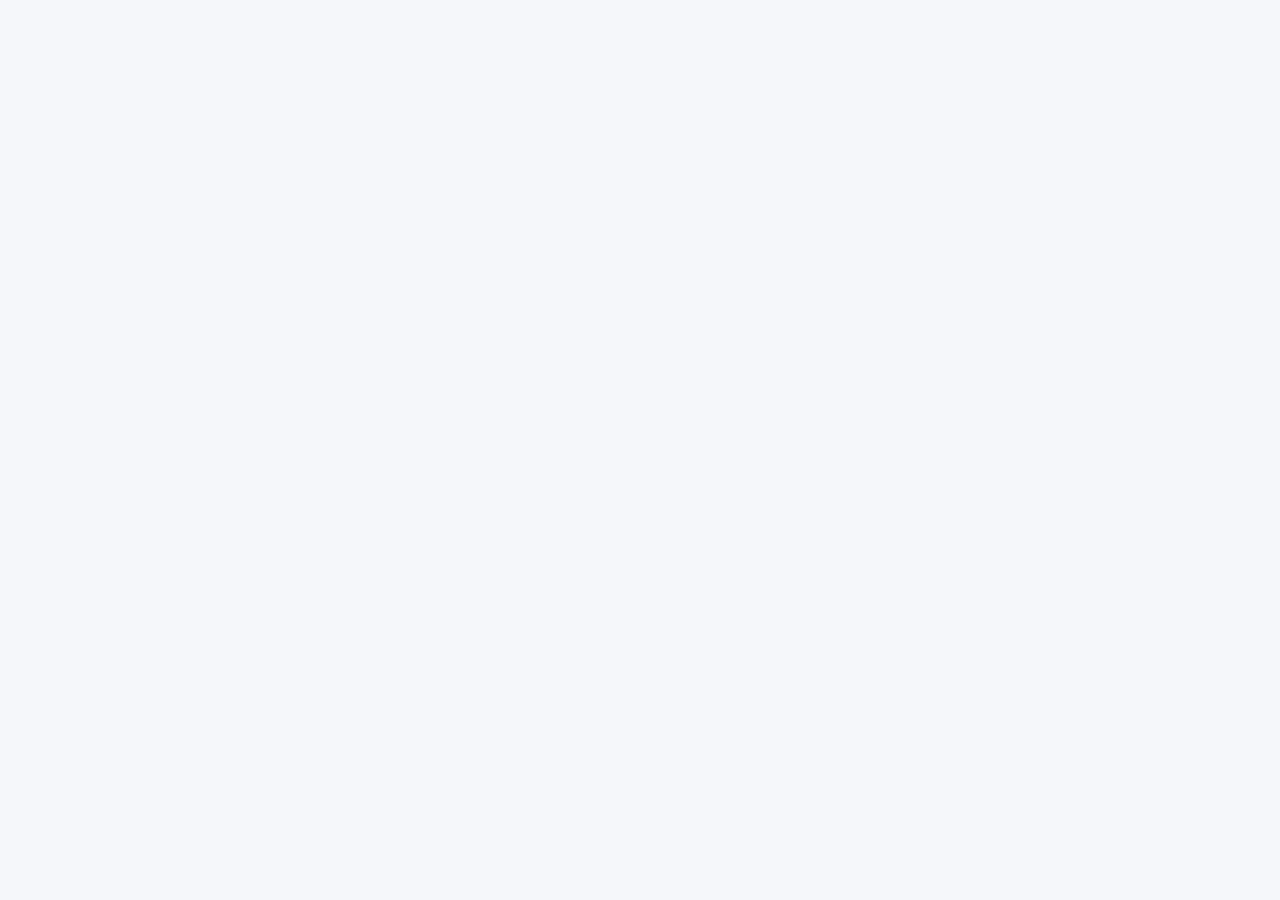
==== index.html @ 16d2c7d2 "1" ====
<!DOCTYPE html>
<html lang="zh-CN">
  <head>
    <meta charset="UTF-8" />
    <link rel="icon" type="image/svg+xml" href="/vite.svg" />
    <meta name="viewport" content="width=device-width, initial-scale=1.0" />
    <title>简历在线制作</title>
    <script type="module" crossorigin src="./assets/index-f3b67fee.js"></script>
    <link rel="modulepreload" crossorigin href="./assets/element-plus-a677f143.js">
    <link rel="modulepreload" crossorigin href="./assets/vue-vendor-ec532dcd.js">
    <link rel="modulepreload" crossorigin href="./assets/export-vendor-e48af806.js">
    <link rel="stylesheet" href="./assets/index-4ae4aec4.css">
  </head>
  <body>
    <div id="app"></div>
    
  </body>
</html>
---- assets/index-4ae4aec4.css ----
@charset "UTF-8";:root{--el-color-white:#fff;--el-color-black:#000;--el-color-primary-rgb:64, 158, 255;--el-color-success-rgb:103, 194, 58;--el-color-warning-rgb:230, 162, 60;--el-color-danger-rgb:245, 108, 108;--el-color-error-rgb:245, 108, 108;--el-color-info-rgb:144, 147, 153;--el-font-size-extra-large:20px;--el-font-size-large:18px;--el-font-size-medium:16px;--el-font-size-base:14px;--el-font-size-small:13px;--el-font-size-extra-small:12px;--el-font-family:"Helvetica Neue", Helvetica, "PingFang SC", "Hiragino Sans GB", "Microsoft YaHei", "微软雅黑", Arial, sans-serif;--el-font-weight-primary:500;--el-font-line-height-primary:24px;--el-index-normal:1;--el-index-top:1000;--el-index-popper:2000;--el-border-radius-base:4px;--el-border-radius-small:2px;--el-border-radius-round:20px;--el-border-radius-circle:100%;--el-transition-duration:.3s;--el-transition-duration-fast:.2s;--el-transition-function-ease-in-out-bezier:cubic-bezier(.645, .045, .355, 1);--el-transition-function-fast-bezier:cubic-bezier(.23, 1, .32, 1);--el-transition-all:all var(--el-transition-duration) var(--el-transition-function-ease-in-out-bezier);--el-transition-fade:opacity var(--el-transition-duration) var(--el-transition-function-fast-bezier);--el-transition-md-fade:transform var(--el-transition-duration) var(--el-transition-function-fast-bezier), opacity var(--el-transition-duration) var(--el-transition-function-fast-bezier);--el-transition-fade-linear:opacity var(--el-transition-duration-fast) linear;--el-transition-border:border-color var(--el-transition-duration-fast) var(--el-transition-function-ease-in-out-bezier);--el-transition-box-shadow:box-shadow var(--el-transition-duration-fast) var(--el-transition-function-ease-in-out-bezier);--el-transition-color:color var(--el-transition-duration-fast) var(--el-transition-function-ease-in-out-bezier);--el-component-size-large:40px;--el-component-size:32px;--el-component-size-small:24px;--lightningcss-light:initial;--lightningcss-dark: ;color-scheme:light;--el-color-primary:#409eff;--el-color-primary-light-3:#79bbff;--el-color-primary-light-5:#a0cfff;--el-color-primary-light-7:#c6e2ff;--el-color-primary-light-8:#d9ecff;--el-color-primary-light-9:#ecf5ff;--el-color-primary-dark-2:#337ecc;--el-color-success:#67c23a;--el-color-success-light-3:#95d475;--el-color-success-light-5:#b3e19d;--el-color-success-light-7:#d1edc4;--el-color-success-light-8:#e1f3d8;--el-color-success-light-9:#f0f9eb;--el-color-success-dark-2:#529b2e;--el-color-warning:#e6a23c;--el-color-warning-light-3:#eebe77;--el-color-warning-light-5:#f3d19e;--el-color-warning-light-7:#f8e3c5;--el-color-warning-light-8:#faecd8;--el-color-warning-light-9:#fdf6ec;--el-color-warning-dark-2:#b88230;--el-color-danger:#f56c6c;--el-color-danger-light-3:#f89898;--el-color-danger-light-5:#fab6b6;--el-color-danger-light-7:#fcd3d3;--el-color-danger-light-8:#fde2e2;--el-color-danger-light-9:#fef0f0;--el-color-danger-dark-2:#c45656;--el-color-error:#f56c6c;--el-color-error-light-3:#f89898;--el-color-error-light-5:#fab6b6;--el-color-error-light-7:#fcd3d3;--el-color-error-light-8:#fde2e2;--el-color-error-light-9:#fef0f0;--el-color-error-dark-2:#c45656;--el-color-info:#909399;--el-color-info-light-3:#b1b3b8;--el-color-info-light-5:#c8c9cc;--el-color-info-light-7:#dedfe0;--el-color-info-light-8:#e9e9eb;--el-color-info-light-9:#f4f4f5;--el-color-info-dark-2:#73767a;--el-bg-color:#fff;--el-bg-color-page:#f2f3f5;--el-bg-color-overlay:#fff;--el-text-color-primary:#303133;--el-text-color-regular:#606266;--el-text-color-secondary:#909399;--el-text-color-placeholder:#a8abb2;--el-text-color-disabled:#c0c4cc;--el-border-color:#dcdfe6;--el-border-color-light:#e4e7ed;--el-border-color-lighter:#ebeef5;--el-border-color-extra-light:#f2f6fc;--el-border-color-dark:#d4d7de;--el-border-color-darker:#cdd0d6;--el-fill-color:#f0f2f5;--el-fill-color-light:#f5f7fa;--el-fill-color-lighter:#fafafa;--el-fill-color-extra-light:#fafcff;--el-fill-color-dark:#ebedf0;--el-fill-color-darker:#e6e8eb;--el-fill-color-blank:#fff;--el-box-shadow:0px 12px 32px 4px #0000000a, 0px 8px 20px #00000014;--el-box-shadow-light:0px 0px 12px #0000001f;--el-box-shadow-lighter:0px 0px 6px #0000001f;--el-box-shadow-dark:0px 16px 48px 16px #00000014, 0px 12px 32px #0000001f, 0px 8px 16px -8px #00000029;--el-disabled-bg-color:var(--el-fill-color-light);--el-disabled-text-color:var(--el-text-color-placeholder);--el-disabled-border-color:var(--el-border-color-light);--el-overlay-color:#000c;--el-overlay-color-light:#000000b3;--el-overlay-color-lighter:#00000080;--el-mask-color:#ffffffe6;--el-mask-color-extra-light:#ffffff4d;--el-border-width:1px;--el-border-style:solid;--el-border-color-hover:var(--el-text-color-disabled);--el-border:var(--el-border-width) var(--el-border-style) var(--el-border-color);--el-svg-monochrome-grey:var(--el-border-color)}.fade-in-linear-enter-active,.fade-in-linear-leave-active{transition:var(--el-transition-fade-linear)}.fade-in-linear-enter-from,.fade-in-linear-leave-to{opacity:0}.el-fade-in-linear-enter-active,.el-fade-in-linear-leave-active{transition:var(--el-transition-fade-linear)}.el-fade-in-linear-enter-from,.el-fade-in-linear-leave-to{opacity:0}.el-fade-in-enter-active,.el-fade-in-leave-active{transition:all var(--el-transition-duration) cubic-bezier(.55,0,.1,1)}.el-fade-in-enter-from,.el-fade-in-leave-active{opacity:0}.el-zoom-in-center-enter-active,.el-zoom-in-center-leave-active{transition:all var(--el-transition-duration) cubic-bezier(.55,0,.1,1)}.el-zoom-in-center-enter-from,.el-zoom-in-center-leave-active{opacity:0;transform:scaleX(0)}.el-zoom-in-top-enter-active,.el-zoom-in-top-leave-active{opacity:1;transition:var(--el-transition-md-fade);transform-origin:top;transform:scaleY(1)}.el-zoom-in-top-enter-active[data-popper-placement^=top],.el-zoom-in-top-leave-active[data-popper-placement^=top]{transform-origin:bottom}.el-zoom-in-top-enter-from,.el-zoom-in-top-leave-active{opacity:0;transform:scaleY(0)}.el-zoom-in-bottom-enter-active,.el-zoom-in-bottom-leave-active{opacity:1;transition:var(--el-transition-md-fade);transform-origin:bottom;transform:scaleY(1)}.el-zoom-in-bottom-enter-from,.el-zoom-in-bottom-leave-active{opacity:0;transform:scaleY(0)}.el-zoom-in-left-enter-active,.el-zoom-in-left-leave-active{opacity:1;transition:var(--el-transition-md-fade);transform-origin:0 0;transform:scale(1)}.el-zoom-in-left-enter-from,.el-zoom-in-left-leave-active{opacity:0;transform:scale(.45)}.collapse-transition{transition:var(--el-transition-duration) height ease-in-out,var(--el-transition-duration) padding-top ease-in-out,var(--el-transition-duration) padding-bottom ease-in-out}.el-collapse-transition-leave-active,.el-collapse-transition-enter-active{transition:var(--el-transition-duration) max-height ease-in-out,var(--el-transition-duration) padding-top ease-in-out,var(--el-transition-duration) padding-bottom ease-in-out}.horizontal-collapse-transition{transition:var(--el-transition-duration) width ease-in-out,var(--el-transition-duration) padding-left ease-in-out,var(--el-transition-duration) padding-right ease-in-out}.el-list-enter-active,.el-list-leave-active{transition:all 1s}.el-list-enter-from,.el-list-leave-to{opacity:0;transform:translateY(-30px)}.el-list-leave-active{position:absolute!important}.el-opacity-transition{transition:opacity var(--el-transition-duration) cubic-bezier(.55,0,.1,1)}.el-icon--right{margin-left:5px}.el-icon--left{margin-right:5px}@keyframes rotating{0%{transform:rotate(0)}to{transform:rotate(360deg)}}.el-icon{--color:inherit;fill:currentColor;width:1em;height:1em;color:var(--color);line-height:1em;font-size:inherit;justify-content:center;align-items:center;display:inline-flex;position:relative}.el-icon.is-loading{animation:2s linear infinite rotating}.el-icon svg{width:1em;height:1em}.el-affix--fixed{position:fixed}.el-alert{--el-alert-padding:8px 16px;--el-alert-border-radius-base:var(--el-border-radius-base);--el-alert-title-font-size:14px;--el-alert-title-with-description-font-size:16px;--el-alert-description-font-size:14px;--el-alert-close-font-size:16px;--el-alert-close-customed-font-size:14px;--el-alert-icon-size:16px;--el-alert-icon-large-size:28px;width:100%;padding:var(--el-alert-padding);box-sizing:border-box;border-radius:var(--el-alert-border-radius-base);background-color:var(--el-color-white);opacity:1;transition:opacity var(--el-transition-duration-fast);align-items:center;margin:0;display:flex;position:relative;overflow:hidden}.el-alert.is-light .el-alert__close-btn{color:var(--el-text-color-placeholder)}.el-alert.is-dark .el-alert__close-btn,.el-alert.is-dark .el-alert__description{color:var(--el-color-white)}.el-alert.is-center{justify-content:center}.el-alert--primary{--el-alert-bg-color:var(--el-color-primary-light-9)}.el-alert--primary.is-light{background-color:var(--el-alert-bg-color);color:var(--el-color-primary)}.el-alert--primary.is-light .el-alert__description{color:var(--el-color-primary)}.el-alert--primary.is-dark{background-color:var(--el-color-primary);color:var(--el-color-white)}.el-alert--success{--el-alert-bg-color:var(--el-color-success-light-9)}.el-alert--success.is-light{background-color:var(--el-alert-bg-color);color:var(--el-color-success)}.el-alert--success.is-light .el-alert__description{color:var(--el-color-success)}.el-alert--success.is-dark{background-color:var(--el-color-success);color:var(--el-color-white)}.el-alert--info{--el-alert-bg-color:var(--el-color-info-light-9)}.el-alert--info.is-light{background-color:var(--el-alert-bg-color);color:var(--el-color-info)}.el-alert--info.is-light .el-alert__description{color:var(--el-color-info)}.el-alert--info.is-dark{background-color:var(--el-color-info);color:var(--el-color-white)}.el-alert--warning{--el-alert-bg-color:var(--el-color-warning-light-9)}.el-alert--warning.is-light{background-color:var(--el-alert-bg-color);color:var(--el-color-warning)}.el-alert--warning.is-light .el-alert__description{color:var(--el-color-warning)}.el-alert--warning.is-dark{background-color:var(--el-color-warning);color:var(--el-color-white)}.el-alert--error{--el-alert-bg-color:var(--el-color-error-light-9)}.el-alert--error.is-light{background-color:var(--el-alert-bg-color);color:var(--el-color-error)}.el-alert--error.is-light .el-alert__description{color:var(--el-color-error)}.el-alert--error.is-dark{background-color:var(--el-color-error);color:var(--el-color-white)}.el-alert__content{flex-direction:column;gap:4px;display:flex}.el-alert .el-alert__icon{font-size:var(--el-alert-icon-size);width:var(--el-alert-icon-size);margin-right:8px}.el-alert .el-alert__icon.is-big{font-size:var(--el-alert-icon-large-size);width:var(--el-alert-icon-large-size);margin-right:12px}.el-alert__title{font-size:var(--el-alert-title-font-size);line-height:24px}.el-alert__title.with-description{font-size:var(--el-alert-title-with-description-font-size)}.el-alert .el-alert__description{font-size:var(--el-alert-description-font-size);margin:0}.el-alert .el-alert__close-btn{font-size:var(--el-alert-close-font-size);opacity:1;cursor:pointer;position:absolute;top:12px;right:16px}.el-alert .el-alert__close-btn.is-customed{font-style:normal;font-size:var(--el-alert-close-customed-font-size);line-height:24px;top:8px}.el-alert-fade-enter-from,.el-alert-fade-leave-active{opacity:0}.el-aside{box-sizing:border-box;width:var(--el-aside-width,300px);flex-shrink:0;overflow:auto}.el-autocomplete{--el-input-text-color:var(--el-text-color-regular);--el-input-border:var(--el-border);--el-input-hover-border:var(--el-border-color-hover);--el-input-focus-border:var(--el-color-primary);--el-input-transparent-border:0 0 0 1px transparent inset;--el-input-border-color:var(--el-border-color);--el-input-border-radius:var(--el-border-radius-base);--el-input-bg-color:var(--el-fill-color-blank);--el-input-icon-color:var(--el-text-color-placeholder);--el-input-placeholder-color:var(--el-text-color-placeholder);--el-input-hover-border-color:var(--el-border-color-hover);--el-input-clear-hover-color:var(--el-text-color-secondary);--el-input-focus-border-color:var(--el-color-primary);--el-input-width:100%;width:var(--el-input-width);display:inline-block;position:relative}.el-autocomplete__popper.el-popper{background:var(--el-bg-color-overlay);border:1px solid var(--el-border-color-light);box-shadow:var(--el-box-shadow-light)}.el-autocomplete__popper.el-popper .el-popper__arrow:before{border:1px solid var(--el-border-color-light)}.el-autocomplete__popper.el-popper[data-popper-placement^=top] .el-popper__arrow:before{border-top-color:#0000;border-left-color:#0000}.el-autocomplete__popper.el-popper[data-popper-placement^=bottom] .el-popper__arrow:before{border-bottom-color:#0000;border-right-color:#0000}.el-autocomplete__popper.el-popper[data-popper-placement^=left] .el-popper__arrow:before{border-bottom-color:#0000;border-left-color:#0000}.el-autocomplete__popper.el-popper[data-popper-placement^=right] .el-popper__arrow:before{border-top-color:#0000;border-right-color:#0000}.el-autocomplete-suggestion{border-radius:var(--el-border-radius-base);box-sizing:border-box}.el-autocomplete-suggestion__header{border-bottom:1px solid var(--el-border-color-lighter);padding:10px}.el-autocomplete-suggestion__footer{border-top:1px solid var(--el-border-color-lighter);padding:10px}.el-autocomplete-suggestion__wrap{box-sizing:border-box;max-height:280px;padding:10px 0}.el-autocomplete-suggestion__list{margin:0;padding:0}.el-autocomplete-suggestion li{cursor:pointer;color:var(--el-text-color-regular);line-height:34px;font-size:var(--el-font-size-base);text-align:left;text-overflow:ellipsis;white-space:nowrap;margin:0;padding:0 20px;list-style:none;overflow:hidden}.el-autocomplete-suggestion li:hover,.el-autocomplete-suggestion li.highlighted{background-color:var(--el-fill-color-light)}.el-autocomplete-suggestion li.divider{border-top:1px solid var(--el-color-black);margin-top:6px}.el-autocomplete-suggestion li.divider:last-child{margin-bottom:-6px}.el-autocomplete-suggestion.is-loading li{cursor:default;height:100px;color:var(--el-text-color-secondary);justify-content:center;align-items:center;font-size:20px;display:flex}.el-autocomplete-suggestion.is-loading li:hover{background-color:var(--el-bg-color-overlay)}.el-avatar{--el-avatar-text-color:var(--el-color-white);--el-avatar-bg-color:var(--el-text-color-disabled);--el-avatar-text-size:14px;--el-avatar-icon-size:18px;--el-avatar-border-radius:var(--el-border-radius-base);--el-avatar-size-large:56px;--el-avatar-size:40px;--el-avatar-size-small:24px;box-sizing:border-box;text-align:center;color:var(--el-avatar-text-color);background:var(--el-avatar-bg-color);width:var(--el-avatar-size);height:var(--el-avatar-size);font-size:var(--el-avatar-text-size);outline:none;justify-content:center;align-items:center;display:inline-flex;overflow:hidden}.el-avatar>img{width:100%;height:100%;display:block}.el-avatar--circle{border-radius:50%}.el-avatar--square{border-radius:var(--el-avatar-border-radius)}.el-avatar--icon{font-size:var(--el-avatar-icon-size)}.el-avatar--small{--el-avatar-size:24px}.el-avatar--large{--el-avatar-size:56px}.el-avatar-group{--el-avatar-group-item-gap:-8px;--el-avatar-group-collapse-item-gap:4px;display:inline-flex}.el-avatar-group .el-avatar{border:1px solid var(--el-border-color-extra-light)}.el-avatar-group .el-avatar:not(:first-child){margin-left:var(--el-avatar-group-item-gap)}.el-avatar-group__collapse-avatars{--el-avatar-group-item-gap:-8px;--el-avatar-group-collapse-item-gap:4px}.el-avatar-group__collapse-avatars .el-avatar:not(:first-child){margin-left:var(--el-avatar-group-collapse-item-gap)}.el-backtop{--el-backtop-bg-color:var(--el-bg-color-overlay);--el-backtop-text-color:var(--el-color-primary);--el-backtop-hover-bg-color:var(--el-border-color-extra-light);background-color:var(--el-backtop-bg-color);width:40px;height:40px;color:var(--el-backtop-text-color);box-shadow:var(--el-box-shadow-lighter);cursor:pointer;z-index:5;border-radius:50%;justify-content:center;align-items:center;font-size:20px;display:flex;position:fixed}.el-backtop:hover{background-color:var(--el-backtop-hover-bg-color)}.el-backtop__icon{font-size:20px}.el-badge{--el-badge-bg-color:var(--el-color-danger);--el-badge-radius:10px;--el-badge-font-size:12px;--el-badge-padding:6px;--el-badge-size:18px;vertical-align:middle;width:-moz-fit-content;width:fit-content;display:inline-block;position:relative}.el-badge__content{background-color:var(--el-badge-bg-color);border-radius:var(--el-badge-radius);color:var(--el-color-white);font-size:var(--el-badge-font-size);height:var(--el-badge-size);padding:0 var(--el-badge-padding);white-space:nowrap;border:1px solid var(--el-bg-color);justify-content:center;align-items:center;display:inline-flex}.el-badge__content.is-fixed{top:0;right:calc(1px + var(--el-badge-size) / 2);z-index:var(--el-index-normal);position:absolute;transform:translateY(-50%)translate(100%)}.el-badge__content.is-fixed.is-dot{right:5px}.el-badge__content.is-dot{border-radius:50%;width:8px;height:8px;padding:0;right:0}.el-badge__content.is-hide-zero{display:none}.el-badge__content--primary{background-color:var(--el-color-primary)}.el-badge__content--success{background-color:var(--el-color-success)}.el-badge__content--warning{background-color:var(--el-color-warning)}.el-badge__content--info{background-color:var(--el-color-info)}.el-badge__content--danger{background-color:var(--el-color-danger)}.el-breadcrumb__separator{color:var(--el-text-color-placeholder);margin:0 9px;font-weight:700}.el-breadcrumb__separator.el-icon{margin:0 6px;font-weight:400}.el-breadcrumb__separator.el-icon svg{vertical-align:middle}.el-breadcrumb__item{float:left;align-items:center;display:inline-flex}.el-breadcrumb__inner{color:var(--el-text-color-regular)}.el-breadcrumb__inner.is-link,.el-breadcrumb__inner a{transition:var(--el-transition-color);color:var(--el-text-color-primary);font-weight:700;text-decoration:none}.el-breadcrumb__inner.is-link:hover,.el-breadcrumb__inner a:hover{color:var(--el-color-primary);cursor:pointer}.el-breadcrumb__item:last-child .el-breadcrumb__inner,.el-breadcrumb__item:last-child .el-breadcrumb__inner:hover,.el-breadcrumb__item:last-child .el-breadcrumb__inner a,.el-breadcrumb__item:last-child .el-breadcrumb__inner a:hover{color:var(--el-text-color-regular);cursor:text;font-weight:400}.el-breadcrumb__item:last-child .el-breadcrumb__separator{display:none}.el-breadcrumb{font-size:14px;line-height:1}.el-breadcrumb:before,.el-breadcrumb:after{content:"";display:table}.el-breadcrumb:after{clear:both}.el-button-group>.el-button+.el-button{margin-left:0}.el-button-group>.el-button:first-child:last-child{border-top-right-radius:var(--el-border-radius-base);border-bottom-right-radius:var(--el-border-radius-base);border-top-left-radius:var(--el-border-radius-base);border-bottom-left-radius:var(--el-border-radius-base)}.el-button-group>.el-button:first-child:last-child.is-round{border-radius:var(--el-border-radius-round)}.el-button-group>.el-button:first-child:last-child.is-circle{border-radius:50%}.el-button-group>.el-button:not(:first-child):not(:last-child){border-radius:0}.el-button-group>.el-button:hover,.el-button-group>.el-button:focus,.el-button-group>.el-button:active,.el-button-group>.el-button.is-active{z-index:1}.el-button-group--horizontal{vertical-align:middle;display:inline-block}.el-button-group--horizontal:before,.el-button-group--horizontal:after{content:"";display:table}.el-button-group--horizontal:after{clear:both}.el-button-group--horizontal>.el-button{float:left;position:relative}.el-button-group--horizontal>.el-button:first-child{border-top-right-radius:0;border-bottom-right-radius:0}.el-button-group--horizontal>.el-button:last-child{border-top-left-radius:0;border-bottom-left-radius:0}.el-button-group--horizontal>.el-button:not(:last-child){margin-right:-1px}.el-button-group--horizontal .el-button--primary:first-child{border-right-color:var(--el-button-divide-border-color)}.el-button-group--horizontal .el-button--primary:last-child{border-left-color:var(--el-button-divide-border-color)}.el-button-group--horizontal .el-button--primary:not(:first-child):not(:last-child){border-left-color:var(--el-button-divide-border-color);border-right-color:var(--el-button-divide-border-color)}.el-button-group--horizontal .el-button--success:first-child{border-right-color:var(--el-button-divide-border-color)}.el-button-group--horizontal .el-button--success:last-child{border-left-color:var(--el-button-divide-border-color)}.el-button-group--horizontal .el-button--success:not(:first-child):not(:last-child){border-left-color:var(--el-button-divide-border-color);border-right-color:var(--el-button-divide-border-color)}.el-button-group--horizontal .el-button--warning:first-child{border-right-color:var(--el-button-divide-border-color)}.el-button-group--horizontal .el-button--warning:last-child{border-left-color:var(--el-button-divide-border-color)}.el-button-group--horizontal .el-button--warning:not(:first-child):not(:last-child){border-left-color:var(--el-button-divide-border-color);border-right-color:var(--el-button-divide-border-color)}.el-button-group--horizontal .el-button--danger:first-child{border-right-color:var(--el-button-divide-border-color)}.el-button-group--horizontal .el-button--danger:last-child{border-left-color:var(--el-button-divide-border-color)}.el-button-group--horizontal .el-button--danger:not(:first-child):not(:last-child){border-left-color:var(--el-button-divide-border-color);border-right-color:var(--el-button-divide-border-color)}.el-button-group--horizontal .el-button--info:first-child{border-right-color:var(--el-button-divide-border-color)}.el-button-group--horizontal .el-button--info:last-child{border-left-color:var(--el-button-divide-border-color)}.el-button-group--horizontal .el-button--info:not(:first-child):not(:last-child){border-left-color:var(--el-button-divide-border-color);border-right-color:var(--el-button-divide-border-color)}.el-button-group--horizontal>.el-dropdown>.el-button{border-left-color:var(--el-button-divide-border-color);border-top-left-radius:0;border-bottom-left-radius:0}.el-button-group--vertical{flex-direction:column;align-items:stretch;display:inline-flex}.el-button-group--vertical>.el-button{margin-top:-1px}.el-button-group--vertical>.el-button:first-child{border-bottom-right-radius:0;border-bottom-left-radius:0}.el-button-group--vertical>.el-button:last-child{border-top-left-radius:0;border-top-right-radius:0}.el-button-group--vertical>.el-dropdown{margin-top:-1px}.el-button-group--vertical>.el-dropdown>.el-button{border-left-color:var(--el-button-divide-border-color);border-top-left-radius:0;border-top-right-radius:0}.el-button-group--vertical .el-button--primary:first-child{border-bottom-color:var(--el-button-divide-border-color)}.el-button-group--vertical .el-button--primary:last-child{border-top-color:var(--el-button-divide-border-color)}.el-button-group--vertical .el-button--primary:not(:first-child):not(:last-child){border-top-color:var(--el-button-divide-border-color);border-bottom-color:var(--el-button-divide-border-color)}.el-button-group--vertical .el-button--success:first-child{border-bottom-color:var(--el-button-divide-border-color)}.el-button-group--vertical .el-button--success:last-child{border-top-color:var(--el-button-divide-border-color)}.el-button-group--vertical .el-button--success:not(:first-child):not(:last-child){border-top-color:var(--el-button-divide-border-color);border-bottom-color:var(--el-button-divide-border-color)}.el-button-group--vertical .el-button--warning:first-child{border-bottom-color:var(--el-button-divide-border-color)}.el-button-group--vertical .el-button--warning:last-child{border-top-color:var(--el-button-divide-border-color)}.el-button-group--vertical .el-button--warning:not(:first-child):not(:last-child){border-top-color:var(--el-button-divide-border-color);border-bottom-color:var(--el-button-divide-border-color)}.el-button-group--vertical .el-button--danger:first-child{border-bottom-color:var(--el-button-divide-border-color)}.el-button-group--vertical .el-button--danger:last-child{border-top-color:var(--el-button-divide-border-color)}.el-button-group--vertical .el-button--danger:not(:first-child):not(:last-child){border-top-color:var(--el-button-divide-border-color);border-bottom-color:var(--el-button-divide-border-color)}.el-button-group--vertical .el-button--info:first-child{border-bottom-color:var(--el-button-divide-border-color)}.el-button-group--vertical .el-button--info:last-child{border-top-color:var(--el-button-divide-border-color)}.el-button-group--vertical .el-button--info:not(:first-child):not(:last-child){border-top-color:var(--el-button-divide-border-color);border-bottom-color:var(--el-button-divide-border-color)}.el-button{--el-button-font-weight:var(--el-font-weight-primary);--el-button-border-color:var(--el-border-color);--el-button-bg-color:var(--el-fill-color-blank);--el-button-text-color:var(--el-text-color-regular);--el-button-disabled-text-color:var(--el-disabled-text-color);--el-button-disabled-bg-color:var(--el-fill-color-blank);--el-button-disabled-border-color:var(--el-border-color-light);--el-button-divide-border-color:#ffffff80;--el-button-hover-text-color:var(--el-color-primary);--el-button-hover-bg-color:var(--el-color-primary-light-9);--el-button-hover-border-color:var(--el-color-primary-light-7);--el-button-active-text-color:var(--el-button-hover-text-color);--el-button-active-border-color:var(--el-color-primary);--el-button-active-bg-color:var(--el-button-hover-bg-color);--el-button-outline-color:var(--el-color-primary-light-5);--el-button-hover-link-text-color:var(--el-text-color-secondary);--el-button-active-color:var(--el-text-color-primary);white-space:nowrap;cursor:pointer;height:32px;color:var(--el-button-text-color);text-align:center;box-sizing:border-box;line-height:1;font-weight:var(--el-button-font-weight);-webkit-user-select:none;user-select:none;vertical-align:middle;-webkit-appearance:none;background-color:var(--el-button-bg-color);border:var(--el-border);border-color:var(--el-button-border-color);outline:none;justify-content:center;align-items:center;transition:all .1s;display:inline-flex}.el-button:hover{color:var(--el-button-hover-text-color);border-color:var(--el-button-hover-border-color);background-color:var(--el-button-hover-bg-color);outline:none}.el-button:active{color:var(--el-button-active-text-color);border-color:var(--el-button-active-border-color);background-color:var(--el-button-active-bg-color);outline:none}.el-button:focus-visible{outline:2px solid var(--el-button-outline-color);outline-offset:1px;transition:outline-offset,outline}.el-button>span{align-items:center;display:inline-flex}.el-button+.el-button{margin-left:12px}.el-button{font-size:var(--el-font-size-base);border-radius:var(--el-border-radius-base);padding:8px 15px}.el-button.is-round{padding:8px 15px}.el-button::-moz-focus-inner{border:0}.el-button [class*=el-icon]+span{margin-left:6px}.el-button [class*=el-icon] svg{vertical-align:bottom}.el-button.is-plain{--el-button-hover-text-color:var(--el-color-primary);--el-button-hover-bg-color:var(--el-fill-color-blank);--el-button-hover-border-color:var(--el-color-primary)}.el-button.is-active{color:var(--el-button-active-text-color);border-color:var(--el-button-active-border-color);background-color:var(--el-button-active-bg-color);outline:none}.el-button.is-disabled,.el-button.is-disabled:hover{color:var(--el-button-disabled-text-color);cursor:not-allowed;background-image:none;background-color:var(--el-button-disabled-bg-color);border-color:var(--el-button-disabled-border-color)}.el-button.is-loading{pointer-events:none;position:relative}.el-button.is-loading:before{z-index:1;pointer-events:none;content:"";border-radius:inherit;background-color:var(--el-mask-color-extra-light);position:absolute;top:-1px;bottom:-1px;left:-1px;right:-1px}.el-button.is-round{border-radius:var(--el-border-radius-round)}.el-button.is-dashed{--el-button-hover-text-color:var(--el-color-primary);--el-button-hover-bg-color:var(--el-fill-color-blank);--el-button-hover-border-color:var(--el-color-primary);border-style:dashed}.el-button.is-circle{border-radius:50%;width:32px;padding:8px}.el-button.is-text{color:var(--el-button-text-color);background-color:#0000;border:0 solid #0000}.el-button.is-text.is-disabled{color:var(--el-button-disabled-text-color);background-color:#0000!important}.el-button.is-text:not(.is-disabled):hover{background-color:var(--el-fill-color-light)}.el-button.is-text:not(.is-disabled):focus-visible{outline:2px solid var(--el-button-outline-color);outline-offset:1px;transition:outline-offset,outline}.el-button.is-text:not(.is-disabled):active{background-color:var(--el-fill-color)}.el-button.is-text:not(.is-disabled).is-has-bg{background-color:var(--el-fill-color-light)}.el-button.is-text:not(.is-disabled).is-has-bg:hover{background-color:var(--el-fill-color)}.el-button.is-text:not(.is-disabled).is-has-bg:active{background-color:var(--el-fill-color-dark)}.el-button__text--expand{letter-spacing:.3em;margin-right:-.3em}.el-button.is-link{color:var(--el-button-text-color);background:0 0;border-color:#0000;height:auto;padding:2px}.el-button.is-link:hover{color:var(--el-button-hover-link-text-color)}.el-button.is-link.is-disabled{color:var(--el-button-disabled-text-color);background-color:#0000!important;border-color:#0000!important}.el-button.is-link:not(.is-disabled):hover{background-color:#0000;border-color:#0000}.el-button.is-link:not(.is-disabled):active{color:var(--el-button-active-color);background-color:#0000;border-color:#0000}.el-button--text{color:var(--el-color-primary);background:0 0;border-color:#0000;padding-left:0;padding-right:0}.el-button--text.is-disabled{color:var(--el-button-disabled-text-color);background-color:#0000!important;border-color:#0000!important}.el-button--text:not(.is-disabled):hover{color:var(--el-color-primary-light-3);background-color:#0000;border-color:#0000}.el-button--text:not(.is-disabled):active{color:var(--el-color-primary-dark-2);background-color:#0000;border-color:#0000}.el-button__link--expand{letter-spacing:.3em;margin-right:-.3em}.el-button--primary{--el-button-text-color:var(--el-color-white);--el-button-bg-color:var(--el-color-primary);--el-button-border-color:var(--el-color-primary);--el-button-outline-color:var(--el-color-primary-light-5);--el-button-active-color:var(--el-color-primary-dark-2);--el-button-hover-text-color:var(--el-color-white);--el-button-hover-link-text-color:var(--el-color-primary-light-5);--el-button-hover-bg-color:var(--el-color-primary-light-3);--el-button-hover-border-color:var(--el-color-primary-light-3);--el-button-active-bg-color:var(--el-color-primary-dark-2);--el-button-active-border-color:var(--el-color-primary-dark-2);--el-button-disabled-text-color:var(--el-color-white);--el-button-disabled-bg-color:var(--el-color-primary-light-5);--el-button-disabled-border-color:var(--el-color-primary-light-5)}.el-button--primary.is-plain,.el-button--primary.is-text,.el-button--primary.is-link{--el-button-text-color:var(--el-color-primary);--el-button-bg-color:var(--el-color-primary-light-9);--el-button-border-color:var(--el-color-primary-light-5);--el-button-hover-text-color:var(--el-color-white);--el-button-hover-bg-color:var(--el-color-primary);--el-button-hover-border-color:var(--el-color-primary);--el-button-active-text-color:var(--el-color-white)}.el-button--primary.is-plain.is-disabled,.el-button--primary.is-plain.is-disabled:hover,.el-button--primary.is-plain.is-disabled:focus,.el-button--primary.is-plain.is-disabled:active,.el-button--primary.is-text.is-disabled,.el-button--primary.is-text.is-disabled:hover,.el-button--primary.is-text.is-disabled:focus,.el-button--primary.is-text.is-disabled:active,.el-button--primary.is-link.is-disabled,.el-button--primary.is-link.is-disabled:hover,.el-button--primary.is-link.is-disabled:focus,.el-button--primary.is-link.is-disabled:active{color:var(--el-color-primary-light-5);background-color:var(--el-color-primary-light-9);border-color:var(--el-color-primary-light-8)}.el-button--primary.is-dashed{--el-button-text-color:var(--el-color-primary);--el-button-bg-color:var(--el-color-primary-light-9);--el-button-border-color:var(--el-color-primary-light-5);--el-button-hover-text-color:var(--el-color-primary);--el-button-hover-bg-color:var(--el-color-primary-light-9);--el-button-hover-border-color:var(--el-color-primary-light-3);--el-button-active-text-color:var(--el-color-primary-dark-2);--el-button-active-bg-color:var(--el-color-primary-light-9);--el-button-active-border-color:var(--el-color-primary-dark-2)}.el-button--primary.is-dashed.is-disabled,.el-button--primary.is-dashed.is-disabled:hover,.el-button--primary.is-dashed.is-disabled:focus,.el-button--primary.is-dashed.is-disabled:active{color:var(--el-color-primary-light-5);background-color:var(--el-color-primary-light-9);border-color:var(--el-color-primary-light-8)}.el-button--success{--el-button-text-color:var(--el-color-white);--el-button-bg-color:var(--el-color-success);--el-button-border-color:var(--el-color-success);--el-button-outline-color:var(--el-color-success-light-5);--el-button-active-color:var(--el-color-success-dark-2);--el-button-hover-text-color:var(--el-color-white);--el-button-hover-link-text-color:var(--el-color-success-light-5);--el-button-hover-bg-color:var(--el-color-success-light-3);--el-button-hover-border-color:var(--el-color-success-light-3);--el-button-active-bg-color:var(--el-color-success-dark-2);--el-button-active-border-color:var(--el-color-success-dark-2);--el-button-disabled-text-color:var(--el-color-white);--el-button-disabled-bg-color:var(--el-color-success-light-5);--el-button-disabled-border-color:var(--el-color-success-light-5)}.el-button--success.is-plain,.el-button--success.is-text,.el-button--success.is-link{--el-button-text-color:var(--el-color-success);--el-button-bg-color:var(--el-color-success-light-9);--el-button-border-color:var(--el-color-success-light-5);--el-button-hover-text-color:var(--el-color-white);--el-button-hover-bg-color:var(--el-color-success);--el-button-hover-border-color:var(--el-color-success);--el-button-active-text-color:var(--el-color-white)}.el-button--success.is-plain.is-disabled,.el-button--success.is-plain.is-disabled:hover,.el-button--success.is-plain.is-disabled:focus,.el-button--success.is-plain.is-disabled:active,.el-button--success.is-text.is-disabled,.el-button--success.is-text.is-disabled:hover,.el-button--success.is-text.is-disabled:focus,.el-button--success.is-text.is-disabled:active,.el-button--success.is-link.is-disabled,.el-button--success.is-link.is-disabled:hover,.el-button--success.is-link.is-disabled:focus,.el-button--success.is-link.is-disabled:active{color:var(--el-color-success-light-5);background-color:var(--el-color-success-light-9);border-color:var(--el-color-success-light-8)}.el-button--success.is-dashed{--el-button-text-color:var(--el-color-success);--el-button-bg-color:var(--el-color-success-light-9);--el-button-border-color:var(--el-color-success-light-5);--el-button-hover-text-color:var(--el-color-success);--el-button-hover-bg-color:var(--el-color-success-light-9);--el-button-hover-border-color:var(--el-color-success-light-3);--el-button-active-text-color:var(--el-color-success-dark-2);--el-button-active-bg-color:var(--el-color-success-light-9);--el-button-active-border-color:var(--el-color-success-dark-2)}.el-button--success.is-dashed.is-disabled,.el-button--success.is-dashed.is-disabled:hover,.el-button--success.is-dashed.is-disabled:focus,.el-button--success.is-dashed.is-disabled:active{color:var(--el-color-success-light-5);background-color:var(--el-color-success-light-9);border-color:var(--el-color-success-light-8)}.el-button--warning{--el-button-text-color:var(--el-color-white);--el-button-bg-color:var(--el-color-warning);--el-button-border-color:var(--el-color-warning);--el-button-outline-color:var(--el-color-warning-light-5);--el-button-active-color:var(--el-color-warning-dark-2);--el-button-hover-text-color:var(--el-color-white);--el-button-hover-link-text-color:var(--el-color-warning-light-5);--el-button-hover-bg-color:var(--el-color-warning-light-3);--el-button-hover-border-color:var(--el-color-warning-light-3);--el-button-active-bg-color:var(--el-color-warning-dark-2);--el-button-active-border-color:var(--el-color-warning-dark-2);--el-button-disabled-text-color:var(--el-color-white);--el-button-disabled-bg-color:var(--el-color-warning-light-5);--el-button-disabled-border-color:var(--el-color-warning-light-5)}.el-button--warning.is-plain,.el-button--warning.is-text,.el-button--warning.is-link{--el-button-text-color:var(--el-color-warning);--el-button-bg-color:var(--el-color-warning-light-9);--el-button-border-color:var(--el-color-warning-light-5);--el-button-hover-text-color:var(--el-color-white);--el-button-hover-bg-color:var(--el-color-warning);--el-button-hover-border-color:var(--el-color-warning);--el-button-active-text-color:var(--el-color-white)}.el-button--warning.is-plain.is-disabled,.el-button--warning.is-plain.is-disabled:hover,.el-button--warning.is-plain.is-disabled:focus,.el-button--warning.is-plain.is-disabled:active,.el-button--warning.is-text.is-disabled,.el-button--warning.is-text.is-disabled:hover,.el-button--warning.is-text.is-disabled:focus,.el-button--warning.is-text.is-disabled:active,.el-button--warning.is-link.is-disabled,.el-button--warning.is-link.is-disabled:hover,.el-button--warning.is-link.is-disabled:focus,.el-button--warning.is-link.is-disabled:active{color:var(--el-color-warning-light-5);background-color:var(--el-color-warning-light-9);border-color:var(--el-color-warning-light-8)}.el-button--warning.is-dashed{--el-button-text-color:var(--el-color-warning);--el-button-bg-color:var(--el-color-warning-light-9);--el-button-border-color:var(--el-color-warning-light-5);--el-button-hover-text-color:var(--el-color-warning);--el-button-hover-bg-color:var(--el-color-warning-light-9);--el-button-hover-border-color:var(--el-color-warning-light-3);--el-button-active-text-color:var(--el-color-warning-dark-2);--el-button-active-bg-color:var(--el-color-warning-light-9);--el-button-active-border-color:var(--el-color-warning-dark-2)}.el-button--warning.is-dashed.is-disabled,.el-button--warning.is-dashed.is-disabled:hover,.el-button--warning.is-dashed.is-disabled:focus,.el-button--warning.is-dashed.is-disabled:active{color:var(--el-color-warning-light-5);background-color:var(--el-color-warning-light-9);border-color:var(--el-color-warning-light-8)}.el-button--danger{--el-button-text-color:var(--el-color-white);--el-button-bg-color:var(--el-color-danger);--el-button-border-color:var(--el-color-danger);--el-button-outline-color:var(--el-color-danger-light-5);--el-button-active-color:var(--el-color-danger-dark-2);--el-button-hover-text-color:var(--el-color-white);--el-button-hover-link-text-color:var(--el-color-danger-light-5);--el-button-hover-bg-color:var(--el-color-danger-light-3);--el-button-hover-border-color:var(--el-color-danger-light-3);--el-button-active-bg-color:var(--el-color-danger-dark-2);--el-button-active-border-color:var(--el-color-danger-dark-2);--el-button-disabled-text-color:var(--el-color-white);--el-button-disabled-bg-color:var(--el-color-danger-light-5);--el-button-disabled-border-color:var(--el-color-danger-light-5)}.el-button--danger.is-plain,.el-button--danger.is-text,.el-button--danger.is-link{--el-button-text-color:var(--el-color-danger);--el-button-bg-color:var(--el-color-danger-light-9);--el-button-border-color:var(--el-color-danger-light-5);--el-button-hover-text-color:var(--el-color-white);--el-button-hover-bg-color:var(--el-color-danger);--el-button-hover-border-color:var(--el-color-danger);--el-button-active-text-color:var(--el-color-white)}.el-button--danger.is-plain.is-disabled,.el-button--danger.is-plain.is-disabled:hover,.el-button--danger.is-plain.is-disabled:focus,.el-button--danger.is-plain.is-disabled:active,.el-button--danger.is-text.is-disabled,.el-button--danger.is-text.is-disabled:hover,.el-button--danger.is-text.is-disabled:focus,.el-button--danger.is-text.is-disabled:active,.el-button--danger.is-link.is-disabled,.el-button--danger.is-link.is-disabled:hover,.el-button--danger.is-link.is-disabled:focus,.el-button--danger.is-link.is-disabled:active{color:var(--el-color-danger-light-5);background-color:var(--el-color-danger-light-9);border-color:var(--el-color-danger-light-8)}.el-button--danger.is-dashed{--el-button-text-color:var(--el-color-danger);--el-button-bg-color:var(--el-color-danger-light-9);--el-button-border-color:var(--el-color-danger-light-5);--el-button-hover-text-color:var(--el-color-danger);--el-button-hover-bg-color:var(--el-color-danger-light-9);--el-button-hover-border-color:var(--el-color-danger-light-3);--el-button-active-text-color:var(--el-color-danger-dark-2);--el-button-active-bg-color:var(--el-color-danger-light-9);--el-button-active-border-color:var(--el-color-danger-dark-2)}.el-button--danger.is-dashed.is-disabled,.el-button--danger.is-dashed.is-disabled:hover,.el-button--danger.is-dashed.is-disabled:focus,.el-button--danger.is-dashed.is-disabled:active{color:var(--el-color-danger-light-5);background-color:var(--el-color-danger-light-9);border-color:var(--el-color-danger-light-8)}.el-button--info{--el-button-text-color:var(--el-color-white);--el-button-bg-color:var(--el-color-info);--el-button-border-color:var(--el-color-info);--el-button-outline-color:var(--el-color-info-light-5);--el-button-active-color:var(--el-color-info-dark-2);--el-button-hover-text-color:var(--el-color-white);--el-button-hover-link-text-color:var(--el-color-info-light-5);--el-button-hover-bg-color:var(--el-color-info-light-3);--el-button-hover-border-color:var(--el-color-info-light-3);--el-button-active-bg-color:var(--el-color-info-dark-2);--el-button-active-border-color:var(--el-color-info-dark-2);--el-button-disabled-text-color:var(--el-color-white);--el-button-disabled-bg-color:var(--el-color-info-light-5);--el-button-disabled-border-color:var(--el-color-info-light-5)}.el-button--info.is-plain,.el-button--info.is-text,.el-button--info.is-link{--el-button-text-color:var(--el-color-info);--el-button-bg-color:var(--el-color-info-light-9);--el-button-border-color:var(--el-color-info-light-5);--el-button-hover-text-color:var(--el-color-white);--el-button-hover-bg-color:var(--el-color-info);--el-button-hover-border-color:var(--el-color-info);--el-button-active-text-color:var(--el-color-white)}.el-button--info.is-plain.is-disabled,.el-button--info.is-plain.is-disabled:hover,.el-button--info.is-plain.is-disabled:focus,.el-button--info.is-plain.is-disabled:active,.el-button--info.is-text.is-disabled,.el-button--info.is-text.is-disabled:hover,.el-button--info.is-text.is-disabled:focus,.el-button--info.is-text.is-disabled:active,.el-button--info.is-link.is-disabled,.el-button--info.is-link.is-disabled:hover,.el-button--info.is-link.is-disabled:focus,.el-button--info.is-link.is-disabled:active{color:var(--el-color-info-light-5);background-color:var(--el-color-info-light-9);border-color:var(--el-color-info-light-8)}.el-button--info.is-dashed{--el-button-text-color:var(--el-color-info);--el-button-bg-color:var(--el-color-info-light-9);--el-button-border-color:var(--el-color-info-light-5);--el-button-hover-text-color:var(--el-color-info);--el-button-hover-bg-color:var(--el-color-info-light-9);--el-button-hover-border-color:var(--el-color-info-light-3);--el-button-active-text-color:var(--el-color-info-dark-2);--el-button-active-bg-color:var(--el-color-info-light-9);--el-button-active-border-color:var(--el-color-info-dark-2)}.el-button--info.is-dashed.is-disabled,.el-button--info.is-dashed.is-disabled:hover,.el-button--info.is-dashed.is-disabled:focus,.el-button--info.is-dashed.is-disabled:active{color:var(--el-color-info-light-5);background-color:var(--el-color-info-light-9);border-color:var(--el-color-info-light-8)}.el-button--large{--el-button-size:40px;height:var(--el-button-size)}.el-button--large [class*=el-icon]+span{margin-left:8px}.el-button--large{font-size:var(--el-font-size-base);border-radius:var(--el-border-radius-base);padding:12px 19px}.el-button--large.is-round{padding:12px 19px}.el-button--large.is-circle{width:var(--el-button-size);padding:12px}.el-button--small{--el-button-size:24px;height:var(--el-button-size)}.el-button--small [class*=el-icon]+span{margin-left:4px}.el-button--small{border-radius:calc(var(--el-border-radius-base) - 1px);padding:5px 11px;font-size:12px}.el-button--small.is-round{padding:5px 11px}.el-button--small.is-circle{width:var(--el-button-size);padding:5px}.el-calendar{--el-calendar-border:var(--el-table-border,1px solid var(--el-border-color-lighter));--el-calendar-header-border-bottom:var(--el-calendar-border);--el-calendar-selected-bg-color:var(--el-color-primary-light-9);--el-calendar-cell-width:85px;background-color:var(--el-fill-color-blank)}.el-calendar__header{border-bottom:var(--el-calendar-header-border-bottom);justify-content:space-between;padding:12px 20px;display:flex}.el-calendar__title{color:var(--el-text-color);align-self:center}.el-calendar__body{padding:12px 20px 35px}.el-calendar__select-controller .el-select{margin-right:8px}.el-calendar__select-controller .el-calendar-select__year{width:120px}.el-calendar__select-controller .el-calendar-select__month{width:60px}.el-calendar-table{table-layout:fixed;width:100%}.el-calendar-table thead th{color:var(--el-text-color-regular);padding:12px 0;font-weight:400}.el-calendar-table:not(.is-range) td.prev,.el-calendar-table:not(.is-range) td.next{color:var(--el-text-color-placeholder)}.el-calendar-table td{border-bottom:var(--el-calendar-border);border-right:var(--el-calendar-border);vertical-align:top;transition:background-color var(--el-transition-duration-fast) ease}.el-calendar-table td.is-selected{background-color:var(--el-calendar-selected-bg-color)}.el-calendar-table td.is-today{color:var(--el-color-primary)}.el-calendar-table tr:first-child td{border-top:var(--el-calendar-border)}.el-calendar-table tr td:first-child{border-left:var(--el-calendar-border)}.el-calendar-table tr.el-calendar-table__row--hide-border td{border-top:none}.el-calendar-table .el-calendar-day{box-sizing:border-box;height:var(--el-calendar-cell-width);padding:8px}.el-calendar-table .el-calendar-day:hover{cursor:pointer;background-color:var(--el-calendar-selected-bg-color)}.el-card{--el-card-border-color:var(--el-border-color-light);--el-card-border-radius:4px;--el-card-padding:20px;--el-card-bg-color:var(--el-fill-color-blank);border-radius:var(--el-card-border-radius);border:1px solid var(--el-card-border-color);background-color:var(--el-card-bg-color);color:var(--el-text-color-primary);transition:var(--el-transition-duration);flex-direction:column;display:flex;overflow:hidden}.el-card.is-always-shadow,.el-card.is-hover-shadow:hover,.el-card.is-hover-shadow:focus{box-shadow:var(--el-box-shadow-light)}.el-card__header{padding:calc(var(--el-card-padding) - 2px) var(--el-card-padding);border-bottom:1px solid var(--el-card-border-color);box-sizing:border-box}.el-card__body{padding:var(--el-card-padding);flex-grow:1;overflow:auto}.el-card__footer{padding:calc(var(--el-card-padding) - 2px) var(--el-card-padding);border-top:1px solid var(--el-card-border-color);box-sizing:border-box}.el-carousel__item{width:100%;height:100%;z-index:calc(var(--el-index-normal) - 1);display:inline-block;position:absolute;top:0;left:0;overflow:hidden}.el-carousel__item.is-active{z-index:calc(var(--el-index-normal) - 1)}.el-carousel__item.is-animating{transition:transform .4s ease-in-out}.el-carousel__item--card{width:50%;transition:transform .4s ease-in-out}.el-carousel__item--card.is-in-stage{cursor:pointer;z-index:var(--el-index-normal)}.el-carousel__item--card.is-in-stage:hover .el-carousel__mask,.el-carousel__item--card.is-in-stage.is-hover .el-carousel__mask{opacity:.12}.el-carousel__item--card.is-active{z-index:calc(var(--el-index-normal) + 1)}.el-carousel__item--card-vertical{width:100%;height:50%}.el-carousel__mask{background-color:var(--el-color-white);opacity:.24;width:100%;height:100%;transition:var(--el-transition-duration-fast);position:absolute;top:0;left:0}.el-carousel{--el-carousel-arrow-font-size:12px;--el-carousel-arrow-size:36px;--el-carousel-arrow-background:#1f2d3d1c;--el-carousel-arrow-hover-background:#1f2d3d3b;--el-carousel-indicator-width:30px;--el-carousel-indicator-height:2px;--el-carousel-indicator-padding-horizontal:4px;--el-carousel-indicator-padding-vertical:12px;--el-carousel-indicator-out-color:var(--el-border-color-hover);position:relative}.el-carousel--horizontal,.el-carousel--vertical{overflow:hidden}.el-carousel.is-vertical-outside{flex-direction:row;align-items:center;display:flex}.el-carousel.is-vertical-outside .el-carousel__container{flex:1}.el-carousel__container{height:300px;position:relative}.el-carousel__arrow{height:var(--el-carousel-arrow-size);width:var(--el-carousel-arrow-size);cursor:pointer;transition:var(--el-transition-duration);background-color:var(--el-carousel-arrow-background);color:#fff;z-index:10;text-align:center;font-size:var(--el-carousel-arrow-font-size);border:none;border-radius:50%;outline:none;justify-content:center;align-items:center;margin:0;padding:0;display:inline-flex;position:absolute;top:50%;transform:translateY(-50%)}.el-carousel__arrow--left{left:16px}.el-carousel__arrow--right{right:16px}.el-carousel__arrow:hover{background-color:var(--el-carousel-arrow-hover-background)}.el-carousel__arrow i{cursor:pointer}.el-carousel__indicators{z-index:calc(var(--el-index-normal) + 1);margin:0;padding:0;list-style:none;position:absolute}.el-carousel__indicators--horizontal{bottom:0;left:50%;transform:translate(-50%)}.el-carousel__indicators--vertical{top:50%;right:0;transform:translateY(-50%)}.el-carousel__indicators--outside{text-align:center;position:static;transform:none}.el-carousel__indicators--outside .el-carousel__indicator:hover button{opacity:.64}.el-carousel__indicators--outside button{background-color:var(--el-carousel-indicator-out-color);opacity:.24}.el-carousel__indicators--right{right:0}.el-carousel__indicators--labels .el-carousel__button{color:#000;padding:2px 18px;font-size:12px}.el-carousel__indicators--labels .el-carousel__indicator{padding:6px 4px}.el-carousel__indicator{cursor:pointer;background-color:#0000}.el-carousel__indicator:hover button{opacity:.72}.el-carousel__indicator--horizontal{padding:var(--el-carousel-indicator-padding-vertical) var(--el-carousel-indicator-padding-horizontal);display:inline-block}.el-carousel__indicator--vertical{padding:var(--el-carousel-indicator-padding-horizontal) var(--el-carousel-indicator-padding-vertical)}.el-carousel__indicator--vertical .el-carousel__button{width:var(--el-carousel-indicator-height);height:calc(var(--el-carousel-indicator-width) / 2)}.el-carousel__indicator.is-active button{opacity:1}.el-carousel__button{opacity:.48;width:var(--el-carousel-indicator-width);height:var(--el-carousel-indicator-height);cursor:pointer;transition:var(--el-transition-duration);background-color:#fff;border:none;outline:none;margin:0;padding:0;display:block}.el-carousel__indicators--labels .el-carousel__button{width:auto;height:auto}.carousel-arrow-left-enter-from,.carousel-arrow-left-leave-active{opacity:0;transform:translateY(-50%)translate(-10px)}.carousel-arrow-right-enter-from,.carousel-arrow-right-leave-active{opacity:0;transform:translateY(-50%)translate(10px)}.el-transitioning{filter:url(#elCarouselHorizontal)}.el-transitioning-vertical{filter:url(#elCarouselVertical)}.el-cascader-panel{--el-cascader-menu-text-color:var(--el-text-color-regular);--el-cascader-menu-selected-text-color:var(--el-color-primary);--el-cascader-menu-fill:var(--el-bg-color-overlay);--el-cascader-menu-font-size:var(--el-font-size-base);--el-cascader-menu-radius:var(--el-border-radius-base);--el-cascader-menu-border:solid 1px var(--el-border-color-light);--el-cascader-menu-shadow:var(--el-box-shadow-light);--el-cascader-node-background-hover:var(--el-fill-color-light);--el-cascader-node-color-disabled:var(--el-text-color-placeholder);--el-cascader-color-empty:var(--el-text-color-placeholder);--el-cascader-tag-background:var(--el-fill-color);border-radius:var(--el-cascader-menu-radius);width:-moz-fit-content;width:fit-content;font-size:var(--el-cascader-menu-font-size);display:flex}.el-cascader-panel.is-bordered{border:var(--el-cascader-menu-border);border-radius:var(--el-cascader-menu-radius)}.el-cascader-menu{box-sizing:border-box;min-width:180px;color:var(--el-cascader-menu-text-color);border-right:var(--el-cascader-menu-border)}.el-cascader-menu:last-child{border-right:none}.el-cascader-menu:last-child .el-cascader-node{padding-right:20px}.el-cascader-menu__wrap.el-scrollbar__wrap{height:204px}.el-cascader-menu__list{box-sizing:border-box;min-height:100%;margin:0;padding:6px 0;list-style:none;position:relative}.el-cascader-menu__list.el-vl__window{margin:6px 0;padding:0}.el-cascader-menu__list.el-vl__window ul{margin:0;padding:0}.el-cascader-menu__hover-zone{pointer-events:none;width:100%;height:100%;position:absolute;top:0;left:0}.el-cascader-menu__empty-text{color:var(--el-cascader-color-empty);align-items:center;display:flex;position:absolute;top:50%;left:50%;transform:translate(-50%,-50%)}.el-cascader-menu__empty-text .is-loading{margin-right:2px}.el-cascader-node{box-sizing:border-box;outline:none;align-items:center;height:34px;padding:0 30px 0 20px;line-height:34px;display:flex;position:relative}.el-cascader-node.is-selectable.in-active-path{color:var(--el-cascader-menu-text-color)}.el-cascader-node.in-active-path,.el-cascader-node.is-selectable.in-checked-path,.el-cascader-node.is-active{color:var(--el-cascader-menu-selected-text-color);font-weight:700}.el-cascader-node:not(.is-disabled){cursor:pointer}.el-cascader-node:not(.is-disabled):hover,.el-cascader-node:not(.is-disabled):focus{background:var(--el-cascader-node-background-hover)}.el-cascader-node.is-disabled{color:var(--el-cascader-node-color-disabled);cursor:not-allowed}.el-cascader-node__prefix{position:absolute;left:10px}.el-cascader-node__postfix{position:absolute;right:10px}.el-cascader-node__label{text-align:left;white-space:nowrap;text-overflow:ellipsis;flex:1;padding:0 8px;overflow:hidden}.el-cascader-node>.el-checkbox,.el-cascader-node>.el-radio{margin-right:0}.el-cascader-node>.el-radio .el-radio__label{padding-left:0}.el-cascader{--el-cascader-menu-text-color:var(--el-text-color-regular);--el-cascader-menu-selected-text-color:var(--el-color-primary);--el-cascader-menu-fill:var(--el-bg-color-overlay);--el-cascader-menu-font-size:var(--el-font-size-base);--el-cascader-menu-radius:var(--el-border-radius-base);--el-cascader-menu-border:solid 1px var(--el-border-color-light);--el-cascader-menu-shadow:var(--el-box-shadow-light);--el-cascader-node-background-hover:var(--el-fill-color-light);--el-cascader-node-color-disabled:var(--el-text-color-placeholder);--el-cascader-color-empty:var(--el-text-color-placeholder);--el-cascader-tag-background:var(--el-fill-color);vertical-align:middle;font-size:var(--el-font-size-base);outline:none;line-height:32px;display:inline-block;position:relative}.el-cascader:not(.is-disabled):hover .el-input__wrapper{cursor:pointer;box-shadow:0 0 0 1px var(--el-input-hover-border-color) inset}.el-cascader .el-input{cursor:pointer;display:flex}.el-cascader .el-input .el-input__inner{text-overflow:ellipsis}.el-cascader .el-input .el-input__inner:read-only{cursor:pointer}.el-cascader .el-input .el-input__inner:disabled{cursor:not-allowed}.el-cascader .el-input .el-input__suffix-inner .el-icon svg{vertical-align:middle}.el-cascader .el-input .icon-arrow-down{transition:transform var(--el-transition-duration);font-size:14px}.el-cascader .el-input .icon-arrow-down.is-reverse{transform:rotate(180deg)}.el-cascader .el-input .icon-circle-close:hover{color:var(--el-input-clear-hover-color,var(--el-text-color-secondary))}.el-cascader .el-input.is-focus .el-input__wrapper{box-shadow:0 0 0 1px var(--el-input-focus-border-color,var(--el-color-primary)) inset}.el-cascader--large{font-size:14px;line-height:40px}.el-cascader--large .el-cascader__tags{gap:6px;padding:8px}.el-cascader--large .el-cascader__search-input{height:24px;margin-left:7px}.el-cascader--small{font-size:12px;line-height:24px}.el-cascader--small .el-cascader__tags{gap:4px;padding:2px}.el-cascader--small .el-cascader__search-input{height:20px;margin-left:5px}.el-cascader.is-disabled .el-cascader__label{z-index:calc(var(--el-index-normal) + 1);color:var(--el-disabled-text-color)}.el-cascader__dropdown{--el-cascader-menu-text-color:var(--el-text-color-regular);--el-cascader-menu-selected-text-color:var(--el-color-primary);--el-cascader-menu-fill:var(--el-bg-color-overlay);--el-cascader-menu-font-size:var(--el-font-size-base);--el-cascader-menu-radius:var(--el-border-radius-base);--el-cascader-menu-border:solid 1px var(--el-border-color-light);--el-cascader-menu-shadow:var(--el-box-shadow-light);--el-cascader-node-background-hover:var(--el-fill-color-light);--el-cascader-node-color-disabled:var(--el-text-color-placeholder);--el-cascader-color-empty:var(--el-text-color-placeholder);--el-cascader-tag-background:var(--el-fill-color);font-size:var(--el-cascader-menu-font-size);border-radius:var(--el-cascader-menu-radius)}.el-cascader__dropdown.el-popper{background:var(--el-cascader-menu-fill);border:var(--el-cascader-menu-border);box-shadow:var(--el-cascader-menu-shadow)}.el-cascader__dropdown.el-popper .el-popper__arrow:before{border:var(--el-cascader-menu-border)}.el-cascader__dropdown.el-popper[data-popper-placement^=top] .el-popper__arrow:before{border-top-color:#0000;border-left-color:#0000}.el-cascader__dropdown.el-popper[data-popper-placement^=bottom] .el-popper__arrow:before{border-bottom-color:#0000;border-right-color:#0000}.el-cascader__dropdown.el-popper[data-popper-placement^=left] .el-popper__arrow:before{border-bottom-color:#0000;border-left-color:#0000}.el-cascader__dropdown.el-popper[data-popper-placement^=right] .el-popper__arrow:before{border-top-color:#0000;border-right-color:#0000}.el-cascader__dropdown.el-popper{box-shadow:var(--el-cascader-menu-shadow)}.el-cascader__header{border-bottom:1px solid var(--el-border-color-light);padding:10px}.el-cascader__footer{border-top:1px solid var(--el-border-color-light);padding:10px}.el-cascader__tags{text-align:left;box-sizing:border-box;flex-wrap:wrap;gap:6px;padding:4px;line-height:normal;display:flex;position:absolute;top:50%;left:0;right:30px;transform:translateY(-50%)}.el-cascader__tags .el-tag{text-overflow:ellipsis;background:var(--el-cascader-tag-background);align-items:center;max-width:100%;display:inline-flex}.el-cascader__tags .el-tag.el-tag--dark,.el-cascader__tags .el-tag.el-tag--plain{background-color:var(--el-tag-bg-color)}.el-cascader__tags .el-tag:not(.is-hit){border-color:#0000}.el-cascader__tags .el-tag:not(.is-hit).el-tag--dark,.el-cascader__tags .el-tag:not(.is-hit).el-tag--plain{border-color:var(--el-tag-border-color)}.el-cascader__tags .el-tag>span{text-overflow:ellipsis;flex:1;line-height:normal;overflow:hidden}.el-cascader__tags .el-tag .el-icon-close{background-color:var(--el-text-color-placeholder);color:var(--el-color-white);flex:none}.el-cascader__tags .el-tag .el-icon-close:hover{background-color:var(--el-text-color-secondary)}.el-cascader__tags .el-tag+input{margin-left:0}.el-cascader__tags.is-validate{right:55px}.el-cascader__collapse-tags{white-space:normal;z-index:var(--el-index-normal)}.el-cascader__collapse-tags .el-tag{text-overflow:ellipsis;background:var(--el-fill-color);align-items:center;max-width:100%;display:inline-flex}.el-cascader__collapse-tags .el-tag.el-tag--dark,.el-cascader__collapse-tags .el-tag.el-tag--plain{background-color:var(--el-tag-bg-color)}.el-cascader__collapse-tags .el-tag:not(.is-hit){border-color:#0000}.el-cascader__collapse-tags .el-tag:not(.is-hit).el-tag--dark,.el-cascader__collapse-tags .el-tag:not(.is-hit).el-tag--plain{border-color:var(--el-tag-border-color)}.el-cascader__collapse-tags .el-tag>span{text-overflow:ellipsis;flex:1;line-height:normal;overflow:hidden}.el-cascader__collapse-tags .el-tag .el-icon-close{background-color:var(--el-text-color-placeholder);color:var(--el-color-white);flex:none}.el-cascader__collapse-tags .el-tag .el-icon-close:hover{background-color:var(--el-text-color-secondary)}.el-cascader__collapse-tags .el-tag+input{margin-left:0}.el-cascader__collapse-tags .el-tag{margin:2px 0}.el-cascader__suggestion-panel{border-radius:var(--el-cascader-menu-radius)}.el-cascader__suggestion-wrap{max-height:204px}.el-cascader__suggestion-list{font-size:var(--el-font-size-base);color:var(--el-cascader-menu-text-color);text-align:center;margin:0;padding:6px 0;list-style:none}.el-cascader__suggestion-list.el-vl__window{margin:6px 0;padding:0}.el-cascader__suggestion-list.el-vl__window ul{margin:0;padding:0}.el-cascader__suggestion-item{text-align:left;cursor:pointer;box-sizing:border-box;outline:none;justify-content:space-between;align-items:center;height:34px;padding:0 15px;display:flex}.el-cascader__suggestion-item:hover,.el-cascader__suggestion-item:focus{background:var(--el-cascader-node-background-hover)}.el-cascader__suggestion-item.is-checked{color:var(--el-cascader-menu-selected-text-color);font-weight:700}.el-cascader__suggestion-item>:not(.el-icon){white-space:nowrap;text-overflow:ellipsis;flex:1;min-width:0;overflow:hidden}.el-cascader__suggestion-item>span{margin-right:10px}.el-cascader__suggestion-item .el-icon{flex-shrink:0}.el-cascader__empty-text{color:var(--el-cascader-color-empty);margin:10px 0}.el-cascader__search-input{min-width:60px;height:24px;color:var(--el-cascader-menu-text-color);box-sizing:border-box;background:0 0;border:none;outline:none;flex:1;margin-left:7px;padding:0}.el-cascader__search-input::placeholder{color:#0000}.el-check-tag{background-color:var(--el-color-info-light-9);border-radius:var(--el-border-radius-base);color:var(--el-color-info);cursor:pointer;font-size:var(--el-font-size-base);line-height:var(--el-font-size-base);transition:var(--el-transition-all);padding:7px 15px;font-weight:700;display:inline-block}.el-check-tag:hover{background-color:var(--el-color-info-light-7)}.el-check-tag.el-check-tag--primary.is-checked{background-color:var(--el-color-primary-light-8);color:var(--el-color-primary)}.el-check-tag.el-check-tag--primary.is-checked:hover{background-color:var(--el-color-primary-light-7)}.el-check-tag.el-check-tag--primary.is-checked.is-disabled{background-color:var(--el-color-primary-light-8);color:var(--el-disabled-text-color);cursor:not-allowed}.el-check-tag.el-check-tag--primary.is-checked.is-disabled:hover{background-color:var(--el-color-primary-light-8)}.el-check-tag.el-check-tag--primary.is-disabled{background-color:var(--el-color-info-light-9);color:var(--el-disabled-text-color);cursor:not-allowed}.el-check-tag.el-check-tag--primary.is-disabled:hover{background-color:var(--el-color-info-light-9)}.el-check-tag.el-check-tag--success.is-checked{background-color:var(--el-color-success-light-8);color:var(--el-color-success)}.el-check-tag.el-check-tag--success.is-checked:hover{background-color:var(--el-color-success-light-7)}.el-check-tag.el-check-tag--success.is-checked.is-disabled{background-color:var(--el-color-success-light-8);color:var(--el-disabled-text-color);cursor:not-allowed}.el-check-tag.el-check-tag--success.is-checked.is-disabled:hover{background-color:var(--el-color-success-light-8)}.el-check-tag.el-check-tag--success.is-disabled{background-color:var(--el-color-success-light-9);color:var(--el-disabled-text-color);cursor:not-allowed}.el-check-tag.el-check-tag--success.is-disabled:hover{background-color:var(--el-color-success-light-9)}.el-check-tag.el-check-tag--warning.is-checked{background-color:var(--el-color-warning-light-8);color:var(--el-color-warning)}.el-check-tag.el-check-tag--warning.is-checked:hover{background-color:var(--el-color-warning-light-7)}.el-check-tag.el-check-tag--warning.is-checked.is-disabled{background-color:var(--el-color-warning-light-8);color:var(--el-disabled-text-color);cursor:not-allowed}.el-check-tag.el-check-tag--warning.is-checked.is-disabled:hover{background-color:var(--el-color-warning-light-8)}.el-check-tag.el-check-tag--warning.is-disabled{background-color:var(--el-color-warning-light-9);color:var(--el-disabled-text-color);cursor:not-allowed}.el-check-tag.el-check-tag--warning.is-disabled:hover{background-color:var(--el-color-warning-light-9)}.el-check-tag.el-check-tag--danger.is-checked{background-color:var(--el-color-danger-light-8);color:var(--el-color-danger)}.el-check-tag.el-check-tag--danger.is-checked:hover{background-color:var(--el-color-danger-light-7)}.el-check-tag.el-check-tag--danger.is-checked.is-disabled{background-color:var(--el-color-danger-light-8);color:var(--el-disabled-text-color);cursor:not-allowed}.el-check-tag.el-check-tag--danger.is-checked.is-disabled:hover{background-color:var(--el-color-danger-light-8)}.el-check-tag.el-check-tag--danger.is-disabled{background-color:var(--el-color-danger-light-9);color:var(--el-disabled-text-color);cursor:not-allowed}.el-check-tag.el-check-tag--danger.is-disabled:hover{background-color:var(--el-color-danger-light-9)}.el-check-tag.el-check-tag--error.is-checked{background-color:var(--el-color-error-light-8);color:var(--el-color-error)}.el-check-tag.el-check-tag--error.is-checked:hover{background-color:var(--el-color-error-light-7)}.el-check-tag.el-check-tag--error.is-checked.is-disabled{background-color:var(--el-color-error-light-8);color:var(--el-disabled-text-color);cursor:not-allowed}.el-check-tag.el-check-tag--error.is-checked.is-disabled:hover{background-color:var(--el-color-error-light-8)}.el-check-tag.el-check-tag--error.is-disabled{background-color:var(--el-color-error-light-9);color:var(--el-disabled-text-color);cursor:not-allowed}.el-check-tag.el-check-tag--error.is-disabled:hover{background-color:var(--el-color-error-light-9)}.el-check-tag.el-check-tag--info.is-checked{background-color:var(--el-color-info-light-8);color:var(--el-color-info)}.el-check-tag.el-check-tag--info.is-checked:hover{background-color:var(--el-color-info-light-7)}.el-check-tag.el-check-tag--info.is-checked.is-disabled{background-color:var(--el-color-info-light-8);color:var(--el-disabled-text-color);cursor:not-allowed}.el-check-tag.el-check-tag--info.is-checked.is-disabled:hover{background-color:var(--el-color-info-light-8)}.el-check-tag.el-check-tag--info.is-disabled{background-color:var(--el-color-info-light-9);color:var(--el-disabled-text-color);cursor:not-allowed}.el-check-tag.el-check-tag--info.is-disabled:hover{background-color:var(--el-color-info-light-9)}.el-checkbox-button{--el-checkbox-button-checked-bg-color:var(--el-color-primary);--el-checkbox-button-checked-text-color:var(--el-color-white);--el-checkbox-button-checked-border-color:var(--el-color-primary);--el-checkbox-button-disabled-checked-fill:var(--el-border-color-extra-light);display:inline-block;position:relative}.el-checkbox-button__inner{line-height:1;font-weight:var(--el-checkbox-font-weight);white-space:nowrap;vertical-align:middle;cursor:pointer;background:var(--el-button-bg-color,var(--el-fill-color-blank));outline:var(--el-border);color:var(--el-button-text-color,var(--el-text-color-regular));-webkit-appearance:none;text-align:center;box-sizing:border-box;transition:var(--el-transition-all);-webkit-user-select:none;user-select:none;font-size:var(--el-font-size-base);border-radius:0;margin:0;padding:8px 15px;display:inline-block;position:relative}.el-checkbox-button__inner.is-round{padding:8px 15px}.el-checkbox-button__inner:hover{color:var(--el-color-primary)}.el-checkbox-button__inner [class*=el-icon-]{line-height:.9}.el-checkbox-button__inner [class*=el-icon-]+span{margin-left:5px}.el-checkbox-button__original{opacity:0;z-index:-1;outline:none;margin:0;position:absolute}.el-checkbox-button.is-checked .el-checkbox-button__inner{color:var(--el-checkbox-button-checked-text-color);background-color:var(--el-checkbox-button-checked-bg-color);border-color:var(--el-checkbox-button-checked-border-color);box-shadow:-1px 0 0 0 var(--el-color-primary-light-7)}.el-checkbox-button.is-checked:first-child .el-checkbox-button__inner{border-left-color:var(--el-checkbox-button-checked-border-color)}.el-checkbox-button.is-disabled .el-checkbox-button__inner{color:var(--el-disabled-text-color);cursor:not-allowed;background-image:none;background-color:var(--el-button-disabled-bg-color,var(--el-fill-color-blank));border-color:var(--el-button-disabled-border-color,var(--el-border-color-light));box-shadow:none}.el-checkbox-button.is-disabled:first-child .el-checkbox-button__inner{border-left-color:var(--el-button-disabled-border-color,var(--el-border-color-light))}.el-checkbox-button.is-disabled.is-checked .el-checkbox-button__inner{background-color:var(--el-checkbox-button-disabled-checked-fill)}.el-checkbox-button:first-child .el-checkbox-button__inner{border-top-left-radius:var(--el-border-radius-base);border-bottom-left-radius:var(--el-border-radius-base);box-shadow:none!important}.el-checkbox-button.is-focus .el-checkbox-button__inner{border-color:var(--el-checkbox-button-checked-border-color)}.el-checkbox-button:last-child .el-checkbox-button__inner{border-top-right-radius:var(--el-border-radius-base);border-bottom-right-radius:var(--el-border-radius-base)}.el-checkbox-button--large .el-checkbox-button__inner{font-size:var(--el-font-size-base);border-radius:0;padding:12px 19px}.el-checkbox-button--large .el-checkbox-button__inner.is-round{padding:12px 19px}.el-checkbox-button--small .el-checkbox-button__inner{border-radius:0;padding:5px 11px;font-size:12px}.el-checkbox-button--small .el-checkbox-button__inner.is-round{padding:5px 11px}.el-checkbox-group{font-size:0;line-height:0}.el-checkbox{--el-checkbox-font-size:14px;--el-checkbox-font-weight:var(--el-font-weight-primary);--el-checkbox-text-color:var(--el-text-color-regular);--el-checkbox-input-height:14px;--el-checkbox-input-width:14px;--el-checkbox-border-radius:var(--el-border-radius-small);--el-checkbox-bg-color:var(--el-fill-color-blank);--el-checkbox-input-border:var(--el-border);--el-checkbox-disabled-border-color:var(--el-border-color);--el-checkbox-disabled-input-fill:var(--el-fill-color-light);--el-checkbox-disabled-icon-color:var(--el-text-color-placeholder);--el-checkbox-disabled-checked-input-fill:var(--el-border-color-extra-light);--el-checkbox-disabled-checked-input-border-color:var(--el-border-color);--el-checkbox-disabled-checked-icon-color:var(--el-text-color-placeholder);--el-checkbox-checked-text-color:var(--el-color-primary);--el-checkbox-checked-input-border-color:var(--el-color-primary);--el-checkbox-checked-bg-color:var(--el-color-primary);--el-checkbox-checked-icon-color:var(--el-color-white);--el-checkbox-input-border-color-hover:var(--el-color-primary);color:var(--el-checkbox-text-color);font-weight:var(--el-checkbox-font-weight);font-size:var(--el-font-size-base);cursor:pointer;white-space:nowrap;-webkit-user-select:none;user-select:none;height:var(--el-checkbox-height,32px);align-items:center;margin-right:30px;display:inline-flex;position:relative}.el-checkbox.is-disabled{cursor:not-allowed}.el-checkbox.is-bordered{border-radius:var(--el-border-radius-base);border:var(--el-border);box-sizing:border-box;padding:0 15px 0 9px}.el-checkbox.is-bordered.is-checked{border-color:var(--el-color-primary)}.el-checkbox.is-bordered.is-disabled{border-color:var(--el-border-color-lighter)}.el-checkbox.is-bordered.el-checkbox--large{border-radius:var(--el-border-radius-base);padding:0 19px 0 11px}.el-checkbox.is-bordered.el-checkbox--large .el-checkbox__label{font-size:var(--el-font-size-base)}.el-checkbox.is-bordered.el-checkbox--large .el-checkbox__inner{width:14px;height:14px}.el-checkbox.is-bordered.el-checkbox--small{border-radius:calc(var(--el-border-radius-base) - 1px);padding:0 11px 0 7px}.el-checkbox.is-bordered.el-checkbox--small .el-checkbox__label{font-size:12px}.el-checkbox.is-bordered.el-checkbox--small .el-checkbox__inner{width:12px;height:12px}.el-checkbox.is-bordered.el-checkbox--small .el-checkbox__inner:after{width:2px;height:6px}.el-checkbox input:focus-visible+.el-checkbox__inner{outline:2px solid var(--el-checkbox-input-border-color-hover);outline-offset:1px;border-radius:var(--el-checkbox-border-radius)}.el-checkbox__input{white-space:nowrap;cursor:pointer;outline:none;display:inline-flex;position:relative}.el-checkbox__input.is-disabled .el-checkbox__inner{background-color:var(--el-checkbox-disabled-input-fill);border-color:var(--el-checkbox-disabled-border-color);cursor:not-allowed}.el-checkbox__input.is-disabled .el-checkbox__inner:after{cursor:not-allowed;border-color:var(--el-checkbox-disabled-icon-color);will-change:transform}.el-checkbox__input.is-disabled.is-checked .el-checkbox__inner{background-color:var(--el-checkbox-disabled-checked-input-fill);border-color:var(--el-checkbox-disabled-checked-input-border-color)}.el-checkbox__input.is-disabled.is-checked .el-checkbox__inner:after{border-color:var(--el-checkbox-disabled-checked-icon-color)}.el-checkbox__input.is-disabled.is-indeterminate .el-checkbox__inner{background-color:var(--el-checkbox-disabled-checked-input-fill);border-color:var(--el-checkbox-disabled-checked-input-border-color)}.el-checkbox__input.is-disabled.is-indeterminate .el-checkbox__inner:before{background-color:var(--el-checkbox-disabled-checked-icon-color);border-color:var(--el-checkbox-disabled-checked-icon-color)}.el-checkbox__input.is-disabled+span.el-checkbox__label{color:var(--el-disabled-text-color);cursor:not-allowed}.el-checkbox__input.is-checked .el-checkbox__inner{background-color:var(--el-checkbox-checked-bg-color);border-color:var(--el-checkbox-checked-input-border-color)}.el-checkbox__input.is-checked .el-checkbox__inner:after{border-color:var(--el-checkbox-checked-icon-color);transform:translate(-45%,-60%)rotate(45deg)scaleY(1)}.el-checkbox__input.is-checked+.el-checkbox__label{color:var(--el-checkbox-checked-text-color)}.el-checkbox__input.is-focus:not(.is-checked) .el-checkbox__original:not(:focus-visible){border-color:var(--el-checkbox-input-border-color-hover)}.el-checkbox__input.is-indeterminate .el-checkbox__inner{background-color:var(--el-checkbox-checked-bg-color);border-color:var(--el-checkbox-checked-input-border-color)}.el-checkbox__input.is-indeterminate .el-checkbox__inner:before{content:"";background-color:var(--el-checkbox-checked-icon-color);height:2px;display:block;position:absolute;top:5px;left:0;right:0;transform:scale(.5)}.el-checkbox__input.is-indeterminate .el-checkbox__inner:after{display:none}.el-checkbox__inner{border:var(--el-checkbox-input-border);border-radius:var(--el-checkbox-border-radius);box-sizing:border-box;width:var(--el-checkbox-input-width);height:var(--el-checkbox-input-height);background-color:var(--el-checkbox-bg-color);z-index:var(--el-index-normal);transition:border-color .25s cubic-bezier(.71,-.46,.29,1.46),background-color .25s cubic-bezier(.71,-.46,.29,1.46),outline .25s cubic-bezier(.71,-.46,.29,1.46);display:inline-block;position:relative}.el-checkbox__inner:hover{border-color:var(--el-checkbox-input-border-color-hover)}.el-checkbox__inner:after{box-sizing:content-box;content:"";transform-origin:50%;border:1px solid #0000;border-top:0;border-left:0;width:3px;height:7px;transition:transform .15s ease-in 50ms;position:absolute;top:50%;left:50%;transform:translate(-45%,-60%)rotate(45deg)scaleY(0)}.el-checkbox__original{opacity:0;z-index:-1;outline:none;width:0;height:0;margin:0;position:absolute}.el-checkbox__label{line-height:1;font-size:var(--el-checkbox-font-size);padding-left:8px;display:inline-block}.el-checkbox.el-checkbox--large{height:40px}.el-checkbox.el-checkbox--large .el-checkbox__label{font-size:14px}.el-checkbox.el-checkbox--large .el-checkbox__inner{width:14px;height:14px}.el-checkbox.el-checkbox--small{height:24px}.el-checkbox.el-checkbox--small .el-checkbox__label{font-size:12px}.el-checkbox.el-checkbox--small .el-checkbox__inner{width:12px;height:12px}.el-checkbox.el-checkbox--small .el-checkbox__input.is-indeterminate .el-checkbox__inner:before{top:4px}.el-checkbox.el-checkbox--small .el-checkbox__inner:after{width:2px;height:6px}.el-checkbox:last-of-type{margin-right:0}[class*=el-col-]{box-sizing:border-box}[class*=el-col-].is-guttered{min-height:1px;display:block}.el-col-0{flex:0 0;max-width:0%;display:none}.el-col-0.is-guttered{display:none}.el-col-offset-0{margin-left:0%}.el-col-pull-0{position:relative;right:0%}.el-col-push-0{position:relative;left:0%}.el-col-1{flex:0 0 4.16667%;max-width:4.16667%;display:block}.el-col-1.is-guttered{display:block}.el-col-offset-1{margin-left:4.16667%}.el-col-pull-1{position:relative;right:4.16667%}.el-col-push-1{position:relative;left:4.16667%}.el-col-2{flex:0 0 8.33333%;max-width:8.33333%;display:block}.el-col-2.is-guttered{display:block}.el-col-offset-2{margin-left:8.33333%}.el-col-pull-2{position:relative;right:8.33333%}.el-col-push-2{position:relative;left:8.33333%}.el-col-3{flex:0 0 12.5%;max-width:12.5%;display:block}.el-col-3.is-guttered{display:block}.el-col-offset-3{margin-left:12.5%}.el-col-pull-3{position:relative;right:12.5%}.el-col-push-3{position:relative;left:12.5%}.el-col-4{flex:0 0 16.6667%;max-width:16.6667%;display:block}.el-col-4.is-guttered{display:block}.el-col-offset-4{margin-left:16.6667%}.el-col-pull-4{position:relative;right:16.6667%}.el-col-push-4{position:relative;left:16.6667%}.el-col-5{flex:0 0 20.8333%;max-width:20.8333%;display:block}.el-col-5.is-guttered{display:block}.el-col-offset-5{margin-left:20.8333%}.el-col-pull-5{position:relative;right:20.8333%}.el-col-push-5{position:relative;left:20.8333%}.el-col-6{flex:0 0 25%;max-width:25%;display:block}.el-col-6.is-guttered{display:block}.el-col-offset-6{margin-left:25%}.el-col-pull-6{position:relative;right:25%}.el-col-push-6{position:relative;left:25%}.el-col-7{flex:0 0 29.1667%;max-width:29.1667%;display:block}.el-col-7.is-guttered{display:block}.el-col-offset-7{margin-left:29.1667%}.el-col-pull-7{position:relative;right:29.1667%}.el-col-push-7{position:relative;left:29.1667%}.el-col-8{flex:0 0 33.3333%;max-width:33.3333%;display:block}.el-col-8.is-guttered{display:block}.el-col-offset-8{margin-left:33.3333%}.el-col-pull-8{position:relative;right:33.3333%}.el-col-push-8{position:relative;left:33.3333%}.el-col-9{flex:0 0 37.5%;max-width:37.5%;display:block}.el-col-9.is-guttered{display:block}.el-col-offset-9{margin-left:37.5%}.el-col-pull-9{position:relative;right:37.5%}.el-col-push-9{position:relative;left:37.5%}.el-col-10{flex:0 0 41.6667%;max-width:41.6667%;display:block}.el-col-10.is-guttered{display:block}.el-col-offset-10{margin-left:41.6667%}.el-col-pull-10{position:relative;right:41.6667%}.el-col-push-10{position:relative;left:41.6667%}.el-col-11{flex:0 0 45.8333%;max-width:45.8333%;display:block}.el-col-11.is-guttered{display:block}.el-col-offset-11{margin-left:45.8333%}.el-col-pull-11{position:relative;right:45.8333%}.el-col-push-11{position:relative;left:45.8333%}.el-col-12{flex:0 0 50%;max-width:50%;display:block}.el-col-12.is-guttered{display:block}.el-col-offset-12{margin-left:50%}.el-col-pull-12{position:relative;right:50%}.el-col-push-12{position:relative;left:50%}.el-col-13{flex:0 0 54.1667%;max-width:54.1667%;display:block}.el-col-13.is-guttered{display:block}.el-col-offset-13{margin-left:54.1667%}.el-col-pull-13{position:relative;right:54.1667%}.el-col-push-13{position:relative;left:54.1667%}.el-col-14{flex:0 0 58.3333%;max-width:58.3333%;display:block}.el-col-14.is-guttered{display:block}.el-col-offset-14{margin-left:58.3333%}.el-col-pull-14{position:relative;right:58.3333%}.el-col-push-14{position:relative;left:58.3333%}.el-col-15{flex:0 0 62.5%;max-width:62.5%;display:block}.el-col-15.is-guttered{display:block}.el-col-offset-15{margin-left:62.5%}.el-col-pull-15{position:relative;right:62.5%}.el-col-push-15{position:relative;left:62.5%}.el-col-16{flex:0 0 66.6667%;max-width:66.6667%;display:block}.el-col-16.is-guttered{display:block}.el-col-offset-16{margin-left:66.6667%}.el-col-pull-16{position:relative;right:66.6667%}.el-col-push-16{position:relative;left:66.6667%}.el-col-17{flex:0 0 70.8333%;max-width:70.8333%;display:block}.el-col-17.is-guttered{display:block}.el-col-offset-17{margin-left:70.8333%}.el-col-pull-17{position:relative;right:70.8333%}.el-col-push-17{position:relative;left:70.8333%}.el-col-18{flex:0 0 75%;max-width:75%;display:block}.el-col-18.is-guttered{display:block}.el-col-offset-18{margin-left:75%}.el-col-pull-18{position:relative;right:75%}.el-col-push-18{position:relative;left:75%}.el-col-19{flex:0 0 79.1667%;max-width:79.1667%;display:block}.el-col-19.is-guttered{display:block}.el-col-offset-19{margin-left:79.1667%}.el-col-pull-19{position:relative;right:79.1667%}.el-col-push-19{position:relative;left:79.1667%}.el-col-20{flex:0 0 83.3333%;max-width:83.3333%;display:block}.el-col-20.is-guttered{display:block}.el-col-offset-20{margin-left:83.3333%}.el-col-pull-20{position:relative;right:83.3333%}.el-col-push-20{position:relative;left:83.3333%}.el-col-21{flex:0 0 87.5%;max-width:87.5%;display:block}.el-col-21.is-guttered{display:block}.el-col-offset-21{margin-left:87.5%}.el-col-pull-21{position:relative;right:87.5%}.el-col-push-21{position:relative;left:87.5%}.el-col-22{flex:0 0 91.6667%;max-width:91.6667%;display:block}.el-col-22.is-guttered{display:block}.el-col-offset-22{margin-left:91.6667%}.el-col-pull-22{position:relative;right:91.6667%}.el-col-push-22{position:relative;left:91.6667%}.el-col-23{flex:0 0 95.8333%;max-width:95.8333%;display:block}.el-col-23.is-guttered{display:block}.el-col-offset-23{margin-left:95.8333%}.el-col-pull-23{position:relative;right:95.8333%}.el-col-push-23{position:relative;left:95.8333%}.el-col-24{flex:0 0 100%;max-width:100%;display:block}.el-col-24.is-guttered{display:block}.el-col-offset-24{margin-left:100%}.el-col-pull-24{position:relative;right:100%}.el-col-push-24{position:relative;left:100%}@media only screen and (max-width:767px){.el-col-xs-0{flex:0 0;max-width:0%;display:none}.el-col-xs-0.is-guttered{display:none}.el-col-xs-offset-0{margin-left:0%}.el-col-xs-pull-0{position:relative;right:0%}.el-col-xs-push-0{position:relative;left:0%}.el-col-xs-1{flex:0 0 4.16667%;max-width:4.16667%;display:block}.el-col-xs-1.is-guttered{display:block}.el-col-xs-offset-1{margin-left:4.16667%}.el-col-xs-pull-1{position:relative;right:4.16667%}.el-col-xs-push-1{position:relative;left:4.16667%}.el-col-xs-2{flex:0 0 8.33333%;max-width:8.33333%;display:block}.el-col-xs-2.is-guttered{display:block}.el-col-xs-offset-2{margin-left:8.33333%}.el-col-xs-pull-2{position:relative;right:8.33333%}.el-col-xs-push-2{position:relative;left:8.33333%}.el-col-xs-3{flex:0 0 12.5%;max-width:12.5%;display:block}.el-col-xs-3.is-guttered{display:block}.el-col-xs-offset-3{margin-left:12.5%}.el-col-xs-pull-3{position:relative;right:12.5%}.el-col-xs-push-3{position:relative;left:12.5%}.el-col-xs-4{flex:0 0 16.6667%;max-width:16.6667%;display:block}.el-col-xs-4.is-guttered{display:block}.el-col-xs-offset-4{margin-left:16.6667%}.el-col-xs-pull-4{position:relative;right:16.6667%}.el-col-xs-push-4{position:relative;left:16.6667%}.el-col-xs-5{flex:0 0 20.8333%;max-width:20.8333%;display:block}.el-col-xs-5.is-guttered{display:block}.el-col-xs-offset-5{margin-left:20.8333%}.el-col-xs-pull-5{position:relative;right:20.8333%}.el-col-xs-push-5{position:relative;left:20.8333%}.el-col-xs-6{flex:0 0 25%;max-width:25%;display:block}.el-col-xs-6.is-guttered{display:block}.el-col-xs-offset-6{margin-left:25%}.el-col-xs-pull-6{position:relative;right:25%}.el-col-xs-push-6{position:relative;left:25%}.el-col-xs-7{flex:0 0 29.1667%;max-width:29.1667%;display:block}.el-col-xs-7.is-guttered{display:block}.el-col-xs-offset-7{margin-left:29.1667%}.el-col-xs-pull-7{position:relative;right:29.1667%}.el-col-xs-push-7{position:relative;left:29.1667%}.el-col-xs-8{flex:0 0 33.3333%;max-width:33.3333%;display:block}.el-col-xs-8.is-guttered{display:block}.el-col-xs-offset-8{margin-left:33.3333%}.el-col-xs-pull-8{position:relative;right:33.3333%}.el-col-xs-push-8{position:relative;left:33.3333%}.el-col-xs-9{flex:0 0 37.5%;max-width:37.5%;display:block}.el-col-xs-9.is-guttered{display:block}.el-col-xs-offset-9{margin-left:37.5%}.el-col-xs-pull-9{position:relative;right:37.5%}.el-col-xs-push-9{position:relative;left:37.5%}.el-col-xs-10{flex:0 0 41.6667%;max-width:41.6667%;display:block}.el-col-xs-10.is-guttered{display:block}.el-col-xs-offset-10{margin-left:41.6667%}.el-col-xs-pull-10{position:relative;right:41.6667%}.el-col-xs-push-10{position:relative;left:41.6667%}.el-col-xs-11{flex:0 0 45.8333%;max-width:45.8333%;display:block}.el-col-xs-11.is-guttered{display:block}.el-col-xs-offset-11{margin-left:45.8333%}.el-col-xs-pull-11{position:relative;right:45.8333%}.el-col-xs-push-11{position:relative;left:45.8333%}.el-col-xs-12{flex:0 0 50%;max-width:50%;display:block}.el-col-xs-12.is-guttered{display:block}.el-col-xs-offset-12{margin-left:50%}.el-col-xs-pull-12{position:relative;right:50%}.el-col-xs-push-12{position:relative;left:50%}.el-col-xs-13{flex:0 0 54.1667%;max-width:54.1667%;display:block}.el-col-xs-13.is-guttered{display:block}.el-col-xs-offset-13{margin-left:54.1667%}.el-col-xs-pull-13{position:relative;right:54.1667%}.el-col-xs-push-13{position:relative;left:54.1667%}.el-col-xs-14{flex:0 0 58.3333%;max-width:58.3333%;display:block}.el-col-xs-14.is-guttered{display:block}.el-col-xs-offset-14{margin-left:58.3333%}.el-col-xs-pull-14{position:relative;right:58.3333%}.el-col-xs-push-14{position:relative;left:58.3333%}.el-col-xs-15{flex:0 0 62.5%;max-width:62.5%;display:block}.el-col-xs-15.is-guttered{display:block}.el-col-xs-offset-15{margin-left:62.5%}.el-col-xs-pull-15{position:relative;right:62.5%}.el-col-xs-push-15{position:relative;left:62.5%}.el-col-xs-16{flex:0 0 66.6667%;max-width:66.6667%;display:block}.el-col-xs-16.is-guttered{display:block}.el-col-xs-offset-16{margin-left:66.6667%}.el-col-xs-pull-16{position:relative;right:66.6667%}.el-col-xs-push-16{position:relative;left:66.6667%}.el-col-xs-17{flex:0 0 70.8333%;max-width:70.8333%;display:block}.el-col-xs-17.is-guttered{display:block}.el-col-xs-offset-17{margin-left:70.8333%}.el-col-xs-pull-17{position:relative;right:70.8333%}.el-col-xs-push-17{position:relative;left:70.8333%}.el-col-xs-18{flex:0 0 75%;max-width:75%;display:block}.el-col-xs-18.is-guttered{display:block}.el-col-xs-offset-18{margin-left:75%}.el-col-xs-pull-18{position:relative;right:75%}.el-col-xs-push-18{position:relative;left:75%}.el-col-xs-19{flex:0 0 79.1667%;max-width:79.1667%;display:block}.el-col-xs-19.is-guttered{display:block}.el-col-xs-offset-19{margin-left:79.1667%}.el-col-xs-pull-19{position:relative;right:79.1667%}.el-col-xs-push-19{position:relative;left:79.1667%}.el-col-xs-20{flex:0 0 83.3333%;max-width:83.3333%;display:block}.el-col-xs-20.is-guttered{display:block}.el-col-xs-offset-20{margin-left:83.3333%}.el-col-xs-pull-20{position:relative;right:83.3333%}.el-col-xs-push-20{position:relative;left:83.3333%}.el-col-xs-21{flex:0 0 87.5%;max-width:87.5%;display:block}.el-col-xs-21.is-guttered{display:block}.el-col-xs-offset-21{margin-left:87.5%}.el-col-xs-pull-21{position:relative;right:87.5%}.el-col-xs-push-21{position:relative;left:87.5%}.el-col-xs-22{flex:0 0 91.6667%;max-width:91.6667%;display:block}.el-col-xs-22.is-guttered{display:block}.el-col-xs-offset-22{margin-left:91.6667%}.el-col-xs-pull-22{position:relative;right:91.6667%}.el-col-xs-push-22{position:relative;left:91.6667%}.el-col-xs-23{flex:0 0 95.8333%;max-width:95.8333%;display:block}.el-col-xs-23.is-guttered{display:block}.el-col-xs-offset-23{margin-left:95.8333%}.el-col-xs-pull-23{position:relative;right:95.8333%}.el-col-xs-push-23{position:relative;left:95.8333%}.el-col-xs-24{flex:0 0 100%;max-width:100%;display:block}.el-col-xs-24.is-guttered{display:block}.el-col-xs-offset-24{margin-left:100%}.el-col-xs-pull-24{position:relative;right:100%}.el-col-xs-push-24{position:relative;left:100%}}@media only screen and (min-width:768px){.el-col-sm-0{flex:0 0;max-width:0%;display:none}.el-col-sm-0.is-guttered{display:none}.el-col-sm-offset-0{margin-left:0%}.el-col-sm-pull-0{position:relative;right:0%}.el-col-sm-push-0{position:relative;left:0%}.el-col-sm-1{flex:0 0 4.16667%;max-width:4.16667%;display:block}.el-col-sm-1.is-guttered{display:block}.el-col-sm-offset-1{margin-left:4.16667%}.el-col-sm-pull-1{position:relative;right:4.16667%}.el-col-sm-push-1{position:relative;left:4.16667%}.el-col-sm-2{flex:0 0 8.33333%;max-width:8.33333%;display:block}.el-col-sm-2.is-guttered{display:block}.el-col-sm-offset-2{margin-left:8.33333%}.el-col-sm-pull-2{position:relative;right:8.33333%}.el-col-sm-push-2{position:relative;left:8.33333%}.el-col-sm-3{flex:0 0 12.5%;max-width:12.5%;display:block}.el-col-sm-3.is-guttered{display:block}.el-col-sm-offset-3{margin-left:12.5%}.el-col-sm-pull-3{position:relative;right:12.5%}.el-col-sm-push-3{position:relative;left:12.5%}.el-col-sm-4{flex:0 0 16.6667%;max-width:16.6667%;display:block}.el-col-sm-4.is-guttered{display:block}.el-col-sm-offset-4{margin-left:16.6667%}.el-col-sm-pull-4{position:relative;right:16.6667%}.el-col-sm-push-4{position:relative;left:16.6667%}.el-col-sm-5{flex:0 0 20.8333%;max-width:20.8333%;display:block}.el-col-sm-5.is-guttered{display:block}.el-col-sm-offset-5{margin-left:20.8333%}.el-col-sm-pull-5{position:relative;right:20.8333%}.el-col-sm-push-5{position:relative;left:20.8333%}.el-col-sm-6{flex:0 0 25%;max-width:25%;display:block}.el-col-sm-6.is-guttered{display:block}.el-col-sm-offset-6{margin-left:25%}.el-col-sm-pull-6{position:relative;right:25%}.el-col-sm-push-6{position:relative;left:25%}.el-col-sm-7{flex:0 0 29.1667%;max-width:29.1667%;display:block}.el-col-sm-7.is-guttered{display:block}.el-col-sm-offset-7{margin-left:29.1667%}.el-col-sm-pull-7{position:relative;right:29.1667%}.el-col-sm-push-7{position:relative;left:29.1667%}.el-col-sm-8{flex:0 0 33.3333%;max-width:33.3333%;display:block}.el-col-sm-8.is-guttered{display:block}.el-col-sm-offset-8{margin-left:33.3333%}.el-col-sm-pull-8{position:relative;right:33.3333%}.el-col-sm-push-8{position:relative;left:33.3333%}.el-col-sm-9{flex:0 0 37.5%;max-width:37.5%;display:block}.el-col-sm-9.is-guttered{display:block}.el-col-sm-offset-9{margin-left:37.5%}.el-col-sm-pull-9{position:relative;right:37.5%}.el-col-sm-push-9{position:relative;left:37.5%}.el-col-sm-10{flex:0 0 41.6667%;max-width:41.6667%;display:block}.el-col-sm-10.is-guttered{display:block}.el-col-sm-offset-10{margin-left:41.6667%}.el-col-sm-pull-10{position:relative;right:41.6667%}.el-col-sm-push-10{position:relative;left:41.6667%}.el-col-sm-11{flex:0 0 45.8333%;max-width:45.8333%;display:block}.el-col-sm-11.is-guttered{display:block}.el-col-sm-offset-11{margin-left:45.8333%}.el-col-sm-pull-11{position:relative;right:45.8333%}.el-col-sm-push-11{position:relative;left:45.8333%}.el-col-sm-12{flex:0 0 50%;max-width:50%;display:block}.el-col-sm-12.is-guttered{display:block}.el-col-sm-offset-12{margin-left:50%}.el-col-sm-pull-12{position:relative;right:50%}.el-col-sm-push-12{position:relative;left:50%}.el-col-sm-13{flex:0 0 54.1667%;max-width:54.1667%;display:block}.el-col-sm-13.is-guttered{display:block}.el-col-sm-offset-13{margin-left:54.1667%}.el-col-sm-pull-13{position:relative;right:54.1667%}.el-col-sm-push-13{position:relative;left:54.1667%}.el-col-sm-14{flex:0 0 58.3333%;max-width:58.3333%;display:block}.el-col-sm-14.is-guttered{display:block}.el-col-sm-offset-14{margin-left:58.3333%}.el-col-sm-pull-14{position:relative;right:58.3333%}.el-col-sm-push-14{position:relative;left:58.3333%}.el-col-sm-15{flex:0 0 62.5%;max-width:62.5%;display:block}.el-col-sm-15.is-guttered{display:block}.el-col-sm-offset-15{margin-left:62.5%}.el-col-sm-pull-15{position:relative;right:62.5%}.el-col-sm-push-15{position:relative;left:62.5%}.el-col-sm-16{flex:0 0 66.6667%;max-width:66.6667%;display:block}.el-col-sm-16.is-guttered{display:block}.el-col-sm-offset-16{margin-left:66.6667%}.el-col-sm-pull-16{position:relative;right:66.6667%}.el-col-sm-push-16{position:relative;left:66.6667%}.el-col-sm-17{flex:0 0 70.8333%;max-width:70.8333%;display:block}.el-col-sm-17.is-guttered{display:block}.el-col-sm-offset-17{margin-left:70.8333%}.el-col-sm-pull-17{position:relative;right:70.8333%}.el-col-sm-push-17{position:relative;left:70.8333%}.el-col-sm-18{flex:0 0 75%;max-width:75%;display:block}.el-col-sm-18.is-guttered{display:block}.el-col-sm-offset-18{margin-left:75%}.el-col-sm-pull-18{position:relative;right:75%}.el-col-sm-push-18{position:relative;left:75%}.el-col-sm-19{flex:0 0 79.1667%;max-width:79.1667%;display:block}.el-col-sm-19.is-guttered{display:block}.el-col-sm-offset-19{margin-left:79.1667%}.el-col-sm-pull-19{position:relative;right:79.1667%}.el-col-sm-push-19{position:relative;left:79.1667%}.el-col-sm-20{flex:0 0 83.3333%;max-width:83.3333%;display:block}.el-col-sm-20.is-guttered{display:block}.el-col-sm-offset-20{margin-left:83.3333%}.el-col-sm-pull-20{position:relative;right:83.3333%}.el-col-sm-push-20{position:relative;left:83.3333%}.el-col-sm-21{flex:0 0 87.5%;max-width:87.5%;display:block}.el-col-sm-21.is-guttered{display:block}.el-col-sm-offset-21{margin-left:87.5%}.el-col-sm-pull-21{position:relative;right:87.5%}.el-col-sm-push-21{position:relative;left:87.5%}.el-col-sm-22{flex:0 0 91.6667%;max-width:91.6667%;display:block}.el-col-sm-22.is-guttered{display:block}.el-col-sm-offset-22{margin-left:91.6667%}.el-col-sm-pull-22{position:relative;right:91.6667%}.el-col-sm-push-22{position:relative;left:91.6667%}.el-col-sm-23{flex:0 0 95.8333%;max-width:95.8333%;display:block}.el-col-sm-23.is-guttered{display:block}.el-col-sm-offset-23{margin-left:95.8333%}.el-col-sm-pull-23{position:relative;right:95.8333%}.el-col-sm-push-23{position:relative;left:95.8333%}.el-col-sm-24{flex:0 0 100%;max-width:100%;display:block}.el-col-sm-24.is-guttered{display:block}.el-col-sm-offset-24{margin-left:100%}.el-col-sm-pull-24{position:relative;right:100%}.el-col-sm-push-24{position:relative;left:100%}}@media only screen and (min-width:992px){.el-col-md-0{flex:0 0;max-width:0%;display:none}.el-col-md-0.is-guttered{display:none}.el-col-md-offset-0{margin-left:0%}.el-col-md-pull-0{position:relative;right:0%}.el-col-md-push-0{position:relative;left:0%}.el-col-md-1{flex:0 0 4.16667%;max-width:4.16667%;display:block}.el-col-md-1.is-guttered{display:block}.el-col-md-offset-1{margin-left:4.16667%}.el-col-md-pull-1{position:relative;right:4.16667%}.el-col-md-push-1{position:relative;left:4.16667%}.el-col-md-2{flex:0 0 8.33333%;max-width:8.33333%;display:block}.el-col-md-2.is-guttered{display:block}.el-col-md-offset-2{margin-left:8.33333%}.el-col-md-pull-2{position:relative;right:8.33333%}.el-col-md-push-2{position:relative;left:8.33333%}.el-col-md-3{flex:0 0 12.5%;max-width:12.5%;display:block}.el-col-md-3.is-guttered{display:block}.el-col-md-offset-3{margin-left:12.5%}.el-col-md-pull-3{position:relative;right:12.5%}.el-col-md-push-3{position:relative;left:12.5%}.el-col-md-4{flex:0 0 16.6667%;max-width:16.6667%;display:block}.el-col-md-4.is-guttered{display:block}.el-col-md-offset-4{margin-left:16.6667%}.el-col-md-pull-4{position:relative;right:16.6667%}.el-col-md-push-4{position:relative;left:16.6667%}.el-col-md-5{flex:0 0 20.8333%;max-width:20.8333%;display:block}.el-col-md-5.is-guttered{display:block}.el-col-md-offset-5{margin-left:20.8333%}.el-col-md-pull-5{position:relative;right:20.8333%}.el-col-md-push-5{position:relative;left:20.8333%}.el-col-md-6{flex:0 0 25%;max-width:25%;display:block}.el-col-md-6.is-guttered{display:block}.el-col-md-offset-6{margin-left:25%}.el-col-md-pull-6{position:relative;right:25%}.el-col-md-push-6{position:relative;left:25%}.el-col-md-7{flex:0 0 29.1667%;max-width:29.1667%;display:block}.el-col-md-7.is-guttered{display:block}.el-col-md-offset-7{margin-left:29.1667%}.el-col-md-pull-7{position:relative;right:29.1667%}.el-col-md-push-7{position:relative;left:29.1667%}.el-col-md-8{flex:0 0 33.3333%;max-width:33.3333%;display:block}.el-col-md-8.is-guttered{display:block}.el-col-md-offset-8{margin-left:33.3333%}.el-col-md-pull-8{position:relative;right:33.3333%}.el-col-md-push-8{position:relative;left:33.3333%}.el-col-md-9{flex:0 0 37.5%;max-width:37.5%;display:block}.el-col-md-9.is-guttered{display:block}.el-col-md-offset-9{margin-left:37.5%}.el-col-md-pull-9{position:relative;right:37.5%}.el-col-md-push-9{position:relative;left:37.5%}.el-col-md-10{flex:0 0 41.6667%;max-width:41.6667%;display:block}.el-col-md-10.is-guttered{display:block}.el-col-md-offset-10{margin-left:41.6667%}.el-col-md-pull-10{position:relative;right:41.6667%}.el-col-md-push-10{position:relative;left:41.6667%}.el-col-md-11{flex:0 0 45.8333%;max-width:45.8333%;display:block}.el-col-md-11.is-guttered{display:block}.el-col-md-offset-11{margin-left:45.8333%}.el-col-md-pull-11{position:relative;right:45.8333%}.el-col-md-push-11{position:relative;left:45.8333%}.el-col-md-12{flex:0 0 50%;max-width:50%;display:block}.el-col-md-12.is-guttered{display:block}.el-col-md-offset-12{margin-left:50%}.el-col-md-pull-12{position:relative;right:50%}.el-col-md-push-12{position:relative;left:50%}.el-col-md-13{flex:0 0 54.1667%;max-width:54.1667%;display:block}.el-col-md-13.is-guttered{display:block}.el-col-md-offset-13{margin-left:54.1667%}.el-col-md-pull-13{position:relative;right:54.1667%}.el-col-md-push-13{position:relative;left:54.1667%}.el-col-md-14{flex:0 0 58.3333%;max-width:58.3333%;display:block}.el-col-md-14.is-guttered{display:block}.el-col-md-offset-14{margin-left:58.3333%}.el-col-md-pull-14{position:relative;right:58.3333%}.el-col-md-push-14{position:relative;left:58.3333%}.el-col-md-15{flex:0 0 62.5%;max-width:62.5%;display:block}.el-col-md-15.is-guttered{display:block}.el-col-md-offset-15{margin-left:62.5%}.el-col-md-pull-15{position:relative;right:62.5%}.el-col-md-push-15{position:relative;left:62.5%}.el-col-md-16{flex:0 0 66.6667%;max-width:66.6667%;display:block}.el-col-md-16.is-guttered{display:block}.el-col-md-offset-16{margin-left:66.6667%}.el-col-md-pull-16{position:relative;right:66.6667%}.el-col-md-push-16{position:relative;left:66.6667%}.el-col-md-17{flex:0 0 70.8333%;max-width:70.8333%;display:block}.el-col-md-17.is-guttered{display:block}.el-col-md-offset-17{margin-left:70.8333%}.el-col-md-pull-17{position:relative;right:70.8333%}.el-col-md-push-17{position:relative;left:70.8333%}.el-col-md-18{flex:0 0 75%;max-width:75%;display:block}.el-col-md-18.is-guttered{display:block}.el-col-md-offset-18{margin-left:75%}.el-col-md-pull-18{position:relative;right:75%}.el-col-md-push-18{position:relative;left:75%}.el-col-md-19{flex:0 0 79.1667%;max-width:79.1667%;display:block}.el-col-md-19.is-guttered{display:block}.el-col-md-offset-19{margin-left:79.1667%}.el-col-md-pull-19{position:relative;right:79.1667%}.el-col-md-push-19{position:relative;left:79.1667%}.el-col-md-20{flex:0 0 83.3333%;max-width:83.3333%;display:block}.el-col-md-20.is-guttered{display:block}.el-col-md-offset-20{margin-left:83.3333%}.el-col-md-pull-20{position:relative;right:83.3333%}.el-col-md-push-20{position:relative;left:83.3333%}.el-col-md-21{flex:0 0 87.5%;max-width:87.5%;display:block}.el-col-md-21.is-guttered{display:block}.el-col-md-offset-21{margin-left:87.5%}.el-col-md-pull-21{position:relative;right:87.5%}.el-col-md-push-21{position:relative;left:87.5%}.el-col-md-22{flex:0 0 91.6667%;max-width:91.6667%;display:block}.el-col-md-22.is-guttered{display:block}.el-col-md-offset-22{margin-left:91.6667%}.el-col-md-pull-22{position:relative;right:91.6667%}.el-col-md-push-22{position:relative;left:91.6667%}.el-col-md-23{flex:0 0 95.8333%;max-width:95.8333%;display:block}.el-col-md-23.is-guttered{display:block}.el-col-md-offset-23{margin-left:95.8333%}.el-col-md-pull-23{position:relative;right:95.8333%}.el-col-md-push-23{position:relative;left:95.8333%}.el-col-md-24{flex:0 0 100%;max-width:100%;display:block}.el-col-md-24.is-guttered{display:block}.el-col-md-offset-24{margin-left:100%}.el-col-md-pull-24{position:relative;right:100%}.el-col-md-push-24{position:relative;left:100%}}@media only screen and (min-width:1200px){.el-col-lg-0{flex:0 0;max-width:0%;display:none}.el-col-lg-0.is-guttered{display:none}.el-col-lg-offset-0{margin-left:0%}.el-col-lg-pull-0{position:relative;right:0%}.el-col-lg-push-0{position:relative;left:0%}.el-col-lg-1{flex:0 0 4.16667%;max-width:4.16667%;display:block}.el-col-lg-1.is-guttered{display:block}.el-col-lg-offset-1{margin-left:4.16667%}.el-col-lg-pull-1{position:relative;right:4.16667%}.el-col-lg-push-1{position:relative;left:4.16667%}.el-col-lg-2{flex:0 0 8.33333%;max-width:8.33333%;display:block}.el-col-lg-2.is-guttered{display:block}.el-col-lg-offset-2{margin-left:8.33333%}.el-col-lg-pull-2{position:relative;right:8.33333%}.el-col-lg-push-2{position:relative;left:8.33333%}.el-col-lg-3{flex:0 0 12.5%;max-width:12.5%;display:block}.el-col-lg-3.is-guttered{display:block}.el-col-lg-offset-3{margin-left:12.5%}.el-col-lg-pull-3{position:relative;right:12.5%}.el-col-lg-push-3{position:relative;left:12.5%}.el-col-lg-4{flex:0 0 16.6667%;max-width:16.6667%;display:block}.el-col-lg-4.is-guttered{display:block}.el-col-lg-offset-4{margin-left:16.6667%}.el-col-lg-pull-4{position:relative;right:16.6667%}.el-col-lg-push-4{position:relative;left:16.6667%}.el-col-lg-5{flex:0 0 20.8333%;max-width:20.8333%;display:block}.el-col-lg-5.is-guttered{display:block}.el-col-lg-offset-5{margin-left:20.8333%}.el-col-lg-pull-5{position:relative;right:20.8333%}.el-col-lg-push-5{position:relative;left:20.8333%}.el-col-lg-6{flex:0 0 25%;max-width:25%;display:block}.el-col-lg-6.is-guttered{display:block}.el-col-lg-offset-6{margin-left:25%}.el-col-lg-pull-6{position:relative;right:25%}.el-col-lg-push-6{position:relative;left:25%}.el-col-lg-7{flex:0 0 29.1667%;max-width:29.1667%;display:block}.el-col-lg-7.is-guttered{display:block}.el-col-lg-offset-7{margin-left:29.1667%}.el-col-lg-pull-7{position:relative;right:29.1667%}.el-col-lg-push-7{position:relative;left:29.1667%}.el-col-lg-8{flex:0 0 33.3333%;max-width:33.3333%;display:block}.el-col-lg-8.is-guttered{display:block}.el-col-lg-offset-8{margin-left:33.3333%}.el-col-lg-pull-8{position:relative;right:33.3333%}.el-col-lg-push-8{position:relative;left:33.3333%}.el-col-lg-9{flex:0 0 37.5%;max-width:37.5%;display:block}.el-col-lg-9.is-guttered{display:block}.el-col-lg-offset-9{margin-left:37.5%}.el-col-lg-pull-9{position:relative;right:37.5%}.el-col-lg-push-9{position:relative;left:37.5%}.el-col-lg-10{flex:0 0 41.6667%;max-width:41.6667%;display:block}.el-col-lg-10.is-guttered{display:block}.el-col-lg-offset-10{margin-left:41.6667%}.el-col-lg-pull-10{position:relative;right:41.6667%}.el-col-lg-push-10{position:relative;left:41.6667%}.el-col-lg-11{flex:0 0 45.8333%;max-width:45.8333%;display:block}.el-col-lg-11.is-guttered{display:block}.el-col-lg-offset-11{margin-left:45.8333%}.el-col-lg-pull-11{position:relative;right:45.8333%}.el-col-lg-push-11{position:relative;left:45.8333%}.el-col-lg-12{flex:0 0 50%;max-width:50%;display:block}.el-col-lg-12.is-guttered{display:block}.el-col-lg-offset-12{margin-left:50%}.el-col-lg-pull-12{position:relative;right:50%}.el-col-lg-push-12{position:relative;left:50%}.el-col-lg-13{flex:0 0 54.1667%;max-width:54.1667%;display:block}.el-col-lg-13.is-guttered{display:block}.el-col-lg-offset-13{margin-left:54.1667%}.el-col-lg-pull-13{position:relative;right:54.1667%}.el-col-lg-push-13{position:relative;left:54.1667%}.el-col-lg-14{flex:0 0 58.3333%;max-width:58.3333%;display:block}.el-col-lg-14.is-guttered{display:block}.el-col-lg-offset-14{margin-left:58.3333%}.el-col-lg-pull-14{position:relative;right:58.3333%}.el-col-lg-push-14{position:relative;left:58.3333%}.el-col-lg-15{flex:0 0 62.5%;max-width:62.5%;display:block}.el-col-lg-15.is-guttered{display:block}.el-col-lg-offset-15{margin-left:62.5%}.el-col-lg-pull-15{position:relative;right:62.5%}.el-col-lg-push-15{position:relative;left:62.5%}.el-col-lg-16{flex:0 0 66.6667%;max-width:66.6667%;display:block}.el-col-lg-16.is-guttered{display:block}.el-col-lg-offset-16{margin-left:66.6667%}.el-col-lg-pull-16{position:relative;right:66.6667%}.el-col-lg-push-16{position:relative;left:66.6667%}.el-col-lg-17{flex:0 0 70.8333%;max-width:70.8333%;display:block}.el-col-lg-17.is-guttered{display:block}.el-col-lg-offset-17{margin-left:70.8333%}.el-col-lg-pull-17{position:relative;right:70.8333%}.el-col-lg-push-17{position:relative;left:70.8333%}.el-col-lg-18{flex:0 0 75%;max-width:75%;display:block}.el-col-lg-18.is-guttered{display:block}.el-col-lg-offset-18{margin-left:75%}.el-col-lg-pull-18{position:relative;right:75%}.el-col-lg-push-18{position:relative;left:75%}.el-col-lg-19{flex:0 0 79.1667%;max-width:79.1667%;display:block}.el-col-lg-19.is-guttered{display:block}.el-col-lg-offset-19{margin-left:79.1667%}.el-col-lg-pull-19{position:relative;right:79.1667%}.el-col-lg-push-19{position:relative;left:79.1667%}.el-col-lg-20{flex:0 0 83.3333%;max-width:83.3333%;display:block}.el-col-lg-20.is-guttered{display:block}.el-col-lg-offset-20{margin-left:83.3333%}.el-col-lg-pull-20{position:relative;right:83.3333%}.el-col-lg-push-20{position:relative;left:83.3333%}.el-col-lg-21{flex:0 0 87.5%;max-width:87.5%;display:block}.el-col-lg-21.is-guttered{display:block}.el-col-lg-offset-21{margin-left:87.5%}.el-col-lg-pull-21{position:relative;right:87.5%}.el-col-lg-push-21{position:relative;left:87.5%}.el-col-lg-22{flex:0 0 91.6667%;max-width:91.6667%;display:block}.el-col-lg-22.is-guttered{display:block}.el-col-lg-offset-22{margin-left:91.6667%}.el-col-lg-pull-22{position:relative;right:91.6667%}.el-col-lg-push-22{position:relative;left:91.6667%}.el-col-lg-23{flex:0 0 95.8333%;max-width:95.8333%;display:block}.el-col-lg-23.is-guttered{display:block}.el-col-lg-offset-23{margin-left:95.8333%}.el-col-lg-pull-23{position:relative;right:95.8333%}.el-col-lg-push-23{position:relative;left:95.8333%}.el-col-lg-24{flex:0 0 100%;max-width:100%;display:block}.el-col-lg-24.is-guttered{display:block}.el-col-lg-offset-24{margin-left:100%}.el-col-lg-pull-24{position:relative;right:100%}.el-col-lg-push-24{position:relative;left:100%}}@media only screen and (min-width:1920px){.el-col-xl-0{flex:0 0;max-width:0%;display:none}.el-col-xl-0.is-guttered{display:none}.el-col-xl-offset-0{margin-left:0%}.el-col-xl-pull-0{position:relative;right:0%}.el-col-xl-push-0{position:relative;left:0%}.el-col-xl-1{flex:0 0 4.16667%;max-width:4.16667%;display:block}.el-col-xl-1.is-guttered{display:block}.el-col-xl-offset-1{margin-left:4.16667%}.el-col-xl-pull-1{position:relative;right:4.16667%}.el-col-xl-push-1{position:relative;left:4.16667%}.el-col-xl-2{flex:0 0 8.33333%;max-width:8.33333%;display:block}.el-col-xl-2.is-guttered{display:block}.el-col-xl-offset-2{margin-left:8.33333%}.el-col-xl-pull-2{position:relative;right:8.33333%}.el-col-xl-push-2{position:relative;left:8.33333%}.el-col-xl-3{flex:0 0 12.5%;max-width:12.5%;display:block}.el-col-xl-3.is-guttered{display:block}.el-col-xl-offset-3{margin-left:12.5%}.el-col-xl-pull-3{position:relative;right:12.5%}.el-col-xl-push-3{position:relative;left:12.5%}.el-col-xl-4{flex:0 0 16.6667%;max-width:16.6667%;display:block}.el-col-xl-4.is-guttered{display:block}.el-col-xl-offset-4{margin-left:16.6667%}.el-col-xl-pull-4{position:relative;right:16.6667%}.el-col-xl-push-4{position:relative;left:16.6667%}.el-col-xl-5{flex:0 0 20.8333%;max-width:20.8333%;display:block}.el-col-xl-5.is-guttered{display:block}.el-col-xl-offset-5{margin-left:20.8333%}.el-col-xl-pull-5{position:relative;right:20.8333%}.el-col-xl-push-5{position:relative;left:20.8333%}.el-col-xl-6{flex:0 0 25%;max-width:25%;display:block}.el-col-xl-6.is-guttered{display:block}.el-col-xl-offset-6{margin-left:25%}.el-col-xl-pull-6{position:relative;right:25%}.el-col-xl-push-6{position:relative;left:25%}.el-col-xl-7{flex:0 0 29.1667%;max-width:29.1667%;display:block}.el-col-xl-7.is-guttered{display:block}.el-col-xl-offset-7{margin-left:29.1667%}.el-col-xl-pull-7{position:relative;right:29.1667%}.el-col-xl-push-7{position:relative;left:29.1667%}.el-col-xl-8{flex:0 0 33.3333%;max-width:33.3333%;display:block}.el-col-xl-8.is-guttered{display:block}.el-col-xl-offset-8{margin-left:33.3333%}.el-col-xl-pull-8{position:relative;right:33.3333%}.el-col-xl-push-8{position:relative;left:33.3333%}.el-col-xl-9{flex:0 0 37.5%;max-width:37.5%;display:block}.el-col-xl-9.is-guttered{display:block}.el-col-xl-offset-9{margin-left:37.5%}.el-col-xl-pull-9{position:relative;right:37.5%}.el-col-xl-push-9{position:relative;left:37.5%}.el-col-xl-10{flex:0 0 41.6667%;max-width:41.6667%;display:block}.el-col-xl-10.is-guttered{display:block}.el-col-xl-offset-10{margin-left:41.6667%}.el-col-xl-pull-10{position:relative;right:41.6667%}.el-col-xl-push-10{position:relative;left:41.6667%}.el-col-xl-11{flex:0 0 45.8333%;max-width:45.8333%;display:block}.el-col-xl-11.is-guttered{display:block}.el-col-xl-offset-11{margin-left:45.8333%}.el-col-xl-pull-11{position:relative;right:45.8333%}.el-col-xl-push-11{position:relative;left:45.8333%}.el-col-xl-12{flex:0 0 50%;max-width:50%;display:block}.el-col-xl-12.is-guttered{display:block}.el-col-xl-offset-12{margin-left:50%}.el-col-xl-pull-12{position:relative;right:50%}.el-col-xl-push-12{position:relative;left:50%}.el-col-xl-13{flex:0 0 54.1667%;max-width:54.1667%;display:block}.el-col-xl-13.is-guttered{display:block}.el-col-xl-offset-13{margin-left:54.1667%}.el-col-xl-pull-13{position:relative;right:54.1667%}.el-col-xl-push-13{position:relative;left:54.1667%}.el-col-xl-14{flex:0 0 58.3333%;max-width:58.3333%;display:block}.el-col-xl-14.is-guttered{display:block}.el-col-xl-offset-14{margin-left:58.3333%}.el-col-xl-pull-14{position:relative;right:58.3333%}.el-col-xl-push-14{position:relative;left:58.3333%}.el-col-xl-15{flex:0 0 62.5%;max-width:62.5%;display:block}.el-col-xl-15.is-guttered{display:block}.el-col-xl-offset-15{margin-left:62.5%}.el-col-xl-pull-15{position:relative;right:62.5%}.el-col-xl-push-15{position:relative;left:62.5%}.el-col-xl-16{flex:0 0 66.6667%;max-width:66.6667%;display:block}.el-col-xl-16.is-guttered{display:block}.el-col-xl-offset-16{margin-left:66.6667%}.el-col-xl-pull-16{position:relative;right:66.6667%}.el-col-xl-push-16{position:relative;left:66.6667%}.el-col-xl-17{flex:0 0 70.8333%;max-width:70.8333%;display:block}.el-col-xl-17.is-guttered{display:block}.el-col-xl-offset-17{margin-left:70.8333%}.el-col-xl-pull-17{position:relative;right:70.8333%}.el-col-xl-push-17{position:relative;left:70.8333%}.el-col-xl-18{flex:0 0 75%;max-width:75%;display:block}.el-col-xl-18.is-guttered{display:block}.el-col-xl-offset-18{margin-left:75%}.el-col-xl-pull-18{position:relative;right:75%}.el-col-xl-push-18{position:relative;left:75%}.el-col-xl-19{flex:0 0 79.1667%;max-width:79.1667%;display:block}.el-col-xl-19.is-guttered{display:block}.el-col-xl-offset-19{margin-left:79.1667%}.el-col-xl-pull-19{position:relative;right:79.1667%}.el-col-xl-push-19{position:relative;left:79.1667%}.el-col-xl-20{flex:0 0 83.3333%;max-width:83.3333%;display:block}.el-col-xl-20.is-guttered{display:block}.el-col-xl-offset-20{margin-left:83.3333%}.el-col-xl-pull-20{position:relative;right:83.3333%}.el-col-xl-push-20{position:relative;left:83.3333%}.el-col-xl-21{flex:0 0 87.5%;max-width:87.5%;display:block}.el-col-xl-21.is-guttered{display:block}.el-col-xl-offset-21{margin-left:87.5%}.el-col-xl-pull-21{position:relative;right:87.5%}.el-col-xl-push-21{position:relative;left:87.5%}.el-col-xl-22{flex:0 0 91.6667%;max-width:91.6667%;display:block}.el-col-xl-22.is-guttered{display:block}.el-col-xl-offset-22{margin-left:91.6667%}.el-col-xl-pull-22{position:relative;right:91.6667%}.el-col-xl-push-22{position:relative;left:91.6667%}.el-col-xl-23{flex:0 0 95.8333%;max-width:95.8333%;display:block}.el-col-xl-23.is-guttered{display:block}.el-col-xl-offset-23{margin-left:95.8333%}.el-col-xl-pull-23{position:relative;right:95.8333%}.el-col-xl-push-23{position:relative;left:95.8333%}.el-col-xl-24{flex:0 0 100%;max-width:100%;display:block}.el-col-xl-24.is-guttered{display:block}.el-col-xl-offset-24{margin-left:100%}.el-col-xl-pull-24{position:relative;right:100%}.el-col-xl-push-24{position:relative;left:100%}}.el-collapse-item.is-disabled .el-collapse-item__header{color:var(--el-text-color-disabled);cursor:not-allowed}.el-collapse-item__header{width:100%;min-height:var(--el-collapse-header-height);line-height:var(--el-collapse-header-height);background-color:var(--el-collapse-header-bg-color);color:var(--el-collapse-header-text-color);cursor:pointer;border:none;border-bottom:1px solid var(--el-collapse-border-color);font-size:var(--el-collapse-header-font-size);transition:border-bottom-color var(--el-transition-duration);box-sizing:border-box;outline:none;align-items:center;padding:0;font-weight:500;display:flex}.el-collapse-item__arrow{transition:transform var(--el-transition-duration);font-weight:300}.el-collapse-item__arrow.is-active{transform:rotate(90deg)}.el-collapse-item__title{text-align:left;flex:auto}.el-collapse-item__header.focusing:focus:not(:hover){color:var(--el-color-primary)}.el-collapse-item__header.is-active{border-bottom-color:#0000}.el-collapse-item__wrap{will-change:height;background-color:var(--el-collapse-content-bg-color);box-sizing:border-box;border-bottom:1px solid var(--el-collapse-border-color);overflow:hidden}.el-collapse-item__content{font-size:var(--el-collapse-content-font-size);color:var(--el-collapse-content-text-color);padding-bottom:25px;line-height:1.76923}.el-collapse-item:last-child{margin-bottom:-1px}.el-collapse{--el-collapse-border-color:var(--el-border-color-lighter);--el-collapse-header-height:48px;--el-collapse-header-bg-color:var(--el-fill-color-blank);--el-collapse-header-text-color:var(--el-text-color-primary);--el-collapse-header-font-size:13px;--el-collapse-content-bg-color:var(--el-fill-color-blank);--el-collapse-content-font-size:13px;--el-collapse-content-text-color:var(--el-text-color-primary);border-top:1px solid var(--el-collapse-border-color);border-bottom:1px solid var(--el-collapse-border-color)}.el-collapse-icon-position-left .el-collapse-item__header{gap:8px}.el-collapse-icon-position-left .el-collapse-item__title{order:1}.el-collapse-icon-position-right .el-collapse-item__header{padding-right:8px}.el-color-picker-panel{--el-colorpicker-bg-color:var(--el-bg-color-overlay);--el-fill-color-blank:var(--el-colorpicker-bg-color);box-sizing:content-box;background:var(--el-colorpicker-bg-color);width:300px;padding:12px}.el-color-picker-panel.is-border{border:solid 1px var(--el-border-color-lighter);border-radius:4px}.el-color-picker-panel__wrapper{margin-bottom:6px}.el-color-picker-panel__footer{text-align:right;justify-content:space-between;margin-top:12px;display:flex}.el-color-picker-panel__footer .el-input{color:#000;width:160px;font-size:12px;line-height:26px}.el-color-picker-panel.is-disabled .el-color-svpanel,.el-color-picker-panel.is-disabled .el-color-hue-slider{cursor:not-allowed;opacity:.3}.el-color-picker-panel.is-disabled .el-color-hue-slider__thumb{cursor:not-allowed}.el-color-picker-panel.is-disabled .el-color-alpha-slider,.el-color-picker-panel.is-disabled .el-color-predefine .el-color-predefine__color-selector{cursor:not-allowed;opacity:.3}.el-color-predefine{width:280px;margin-top:8px;font-size:12px;display:flex}.el-color-predefine__colors{flex-wrap:wrap;flex:1;gap:8px;display:flex}.el-color-predefine__color-selector{border-radius:var(--el-border-radius-base);cursor:pointer;border:none;outline:none;width:20px;height:20px;padding:0;overflow:hidden}.el-color-predefine__color-selector.selected{box-shadow:0 0 3px 2px var(--el-color-primary)}.el-color-predefine__color-selector:focus-visible{outline:2px solid var(--el-color-primary);outline-offset:2px}.el-color-predefine__color-selector>div{height:100%;display:flex}.el-color-predefine__color-selector.is-alpha{background-image:url([data-uri])}.el-color-hue-slider{box-sizing:border-box;float:right;background-color:red;width:280px;height:12px;padding:0 2px;position:relative}.el-color-hue-slider__bar{background:linear-gradient(90deg,red 0%,#ff0 17%,#0f0 33%,#0ff 50%,#00f 67%,#f0f 83%,red 100%);height:100%;position:relative}.el-color-hue-slider__thumb{cursor:pointer;box-sizing:border-box;border:1px solid var(--el-border-color-lighter);z-index:1;background:#fff;border-radius:1px;width:4px;height:100%;position:absolute;top:0;left:0;box-shadow:0 0 2px #0009}.el-color-hue-slider__thumb:focus-visible{outline:2px solid var(--el-color-primary);outline-offset:1px}.el-color-hue-slider.is-vertical{width:12px;height:180px;padding:2px 0}.el-color-hue-slider.is-vertical .el-color-hue-slider__bar{background:linear-gradient(red 0%,#ff0 17%,#0f0 33%,#0ff 50%,#00f 67%,#f0f 83%,red 100%)}.el-color-hue-slider.is-vertical .el-color-hue-slider__thumb{width:100%;height:4px;top:0;left:0}.el-color-svpanel{background-image:linear-gradient(#0000,#000),linear-gradient(90deg,#fff,#fff0);width:280px;height:180px;position:relative}.el-color-svpanel__cursor{cursor:pointer;border-radius:50%;width:4px;height:4px;position:absolute;transform:translate(-2px,-2px);box-shadow:0 0 0 1.5px #fff,inset 0 0 1px 1px #0000004d,0 0 1px 2px #0006}.el-color-svpanel__cursor:focus-visible{outline:2px solid var(--el-color-primary);outline-offset:2px}.el-color-alpha-slider{box-sizing:border-box;background-image:linear-gradient(45deg,var(--el-color-picker-alpha-bg-a) 25%,var(--el-color-picker-alpha-bg-b) 25%),linear-gradient(135deg,var(--el-color-picker-alpha-bg-a) 25%,var(--el-color-picker-alpha-bg-b) 25%),linear-gradient(45deg,var(--el-color-picker-alpha-bg-b) 75%,var(--el-color-picker-alpha-bg-a) 75%),linear-gradient(135deg,var(--el-color-picker-alpha-bg-b) 75%,var(--el-color-picker-alpha-bg-a) 75%);background-position:0 0,6px 0,6px -6px,0 6px;background-size:12px 12px;width:280px;height:12px;position:relative}.el-color-alpha-slider.is-disabled .el-color-alpha-slider__thumb{cursor:not-allowed}.el-color-alpha-slider__bar{background:linear-gradient(to right,#fff0 0%,var(--el-bg-color) 100%);height:100%;position:relative}.el-color-alpha-slider__thumb{cursor:pointer;box-sizing:border-box;border:1px solid var(--el-border-color-lighter);z-index:1;background:#fff;border-radius:1px;width:4px;height:100%;position:absolute;top:0;left:0;box-shadow:0 0 2px #0009}.el-color-alpha-slider__thumb:focus-visible{outline:2px solid var(--el-color-primary);outline-offset:1px}.el-color-alpha-slider.is-vertical{width:20px;height:180px}.el-color-alpha-slider.is-vertical .el-color-alpha-slider__bar{background:linear-gradient(#fff0 0%,#fff 100%)}.el-color-alpha-slider.is-vertical .el-color-alpha-slider__thumb{width:100%;height:4px;top:0;left:0}.el-color-picker-panel{--el-color-picker-alpha-bg-a:#ccc;--el-color-picker-alpha-bg-b:transparent}.dark .el-color-picker-panel{--el-color-picker-alpha-bg-a:#333}.el-color-picker{outline:none;width:32px;height:32px;line-height:normal;display:inline-block;position:relative}.el-color-picker:hover:not(:-webkit-any(.is-disabled,.is-focused)) .el-color-picker__trigger{border-color:var(--el-border-color-hover)}.el-color-picker:hover:not(:is(.is-disabled,.is-focused)) .el-color-picker__trigger{border-color:var(--el-border-color-hover)}.el-color-picker:focus-visible:not(.is-disabled) .el-color-picker__trigger{outline:2px solid var(--el-color-primary);outline-offset:1px}.el-color-picker.is-focused .el-color-picker__trigger{border-color:var(--el-color-primary)}.el-color-picker.is-disabled .el-color-picker__trigger{cursor:not-allowed;background-color:var(--el-fill-color-light)}.el-color-picker.is-disabled .el-color-picker__color{opacity:.3}.el-color-picker--large{width:40px;height:40px}.el-color-picker--small{width:24px;height:24px}.el-color-picker--small .el-color-picker__icon,.el-color-picker--small .el-color-picker__empty{transform:scale(.8)}.el-color-picker__trigger{box-sizing:border-box;border:1px solid var(--el-border-color);cursor:pointer;border-radius:4px;justify-content:center;align-items:center;width:100%;height:100%;padding:4px;font-size:0;display:inline-flex;position:relative}.el-color-picker__color{box-sizing:border-box;border:1px solid var(--el-text-color-secondary);border-radius:var(--el-border-radius-small);text-align:center;width:100%;height:100%;display:block;position:relative}.el-color-picker__color.is-alpha{background-image:linear-gradient(45deg,var(--el-color-picker-alpha-bg-a) 25%,var(--el-color-picker-alpha-bg-b) 25%),linear-gradient(135deg,var(--el-color-picker-alpha-bg-a) 25%,var(--el-color-picker-alpha-bg-b) 25%),linear-gradient(45deg,var(--el-color-picker-alpha-bg-b) 75%,var(--el-color-picker-alpha-bg-a) 75%),linear-gradient(135deg,var(--el-color-picker-alpha-bg-b) 75%,var(--el-color-picker-alpha-bg-a) 75%);background-position:0 0,6px 0,6px -6px,0 6px;background-size:12px 12px}.el-color-picker__color-inner{justify-content:center;align-items:center;width:100%;height:100%;display:inline-flex}.el-color-picker .el-color-picker__empty{color:var(--el-text-color-secondary);font-size:12px}.el-color-picker .el-color-picker__icon{color:#fff;justify-content:center;align-items:center;font-size:12px;display:inline-flex}.el-color-picker__panel{border-radius:var(--el-border-radius-base);box-shadow:var(--el-box-shadow-light);background-color:#fff}.el-color-picker__panel.el-popper{border:1px solid var(--el-border-color-lighter)}.el-color-picker,.el-color-picker__panel{--el-color-picker-alpha-bg-a:#ccc;--el-color-picker-alpha-bg-b:transparent}.dark .el-color-picker,.dark .el-color-picker__panel{--el-color-picker-alpha-bg-a:#333}.el-container{box-sizing:border-box;flex-direction:row;flex:auto;min-width:0;display:flex}.el-container.is-vertical{flex-direction:column}.el-date-table{-webkit-user-select:none;user-select:none;font-size:12px}.el-date-table.is-week-mode .el-date-table__row:hover .el-date-table-cell{background-color:var(--el-datepicker-inrange-bg-color)}.el-date-table.is-week-mode .el-date-table__row:hover td.available:hover{color:var(--el-datepicker-text-color)}.el-date-table.is-week-mode .el-date-table__row:hover td:first-child .el-date-table-cell{border-top-left-radius:15px;border-bottom-left-radius:15px;margin-left:5px}.el-date-table.is-week-mode .el-date-table__row:hover td:last-child .el-date-table-cell{border-top-right-radius:15px;border-bottom-right-radius:15px;margin-right:5px}.el-date-table.is-week-mode .el-date-table__row.current .el-date-table-cell{background-color:var(--el-datepicker-inrange-bg-color)}.el-date-table td{box-sizing:border-box;text-align:center;cursor:pointer;width:32px;height:30px;padding:4px 0;position:relative}.el-date-table td .el-date-table-cell{box-sizing:border-box;height:30px;padding:3px 0}.el-date-table td .el-date-table-cell .el-date-table-cell__text{border-radius:50%;width:24px;height:24px;margin:0 auto;line-height:24px;display:block;position:absolute;left:50%;transform:translate(-50%)}.el-date-table td.next-month,.el-date-table td.prev-month{color:var(--el-datepicker-off-text-color)}.el-date-table td.today{position:relative}.el-date-table td.today .el-date-table-cell__text{color:var(--el-color-primary);font-weight:700}.el-date-table td.today.start-date .el-date-table-cell__text,.el-date-table td.today.end-date .el-date-table-cell__text{color:#fff}.el-date-table td.available:hover{color:var(--el-datepicker-hover-text-color)}.el-date-table td.in-range .el-date-table-cell{background-color:var(--el-datepicker-inrange-bg-color)}.el-date-table td.in-range .el-date-table-cell:hover{background-color:var(--el-datepicker-inrange-hover-bg-color)}.el-date-table td.current:not(.disabled) .el-date-table-cell__text{color:#fff;background-color:var(--el-datepicker-active-color)}.el-date-table td.current:not(.disabled):focus-visible .el-date-table-cell__text{outline:2px solid var(--el-datepicker-active-color);outline-offset:1px}.el-date-table td.start-date .el-date-table-cell,.el-date-table td.end-date .el-date-table-cell{color:#fff}.el-date-table td.start-date .el-date-table-cell__text,.el-date-table td.end-date .el-date-table-cell__text{background-color:var(--el-datepicker-active-color)}.el-date-table td.start-date .el-date-table-cell{border-top-left-radius:15px;border-bottom-left-radius:15px;margin-left:5px}.el-date-table td.end-date .el-date-table-cell{border-top-right-radius:15px;border-bottom-right-radius:15px;margin-right:5px}.el-date-table td.disabled .el-date-table-cell{background-color:var(--el-fill-color-light);opacity:1;cursor:not-allowed;color:var(--el-text-color-placeholder)}.el-date-table td.selected .el-date-table-cell{border-radius:15px;margin-left:5px;margin-right:5px}.el-date-table td.selected .el-date-table-cell__text{background-color:var(--el-datepicker-active-color);color:#fff;border-radius:15px}.el-date-table td.week{color:var(--el-datepicker-off-text-color);cursor:default;font-size:80%}.el-date-table td:focus{outline:none}.el-date-table th{color:var(--el-datepicker-header-text-color);border-bottom:solid 1px var(--el-border-color-lighter);padding:5px;font-weight:400}.el-date-table th.el-date-table__week-header{width:24px;padding:0}.el-month-table{border-collapse:collapse;margin:-1px;font-size:12px}.el-month-table td{text-align:center;cursor:pointer;width:68px;padding:8px 0;position:relative}.el-month-table td .el-date-table-cell{box-sizing:border-box;height:48px;padding:6px 0}.el-month-table td.today .el-date-table-cell__text{color:var(--el-color-primary);font-weight:700}.el-month-table td.today.start-date .el-date-table-cell__text,.el-month-table td.today.end-date .el-date-table-cell__text{color:#fff}.el-month-table td.disabled .el-date-table-cell__text{background-color:var(--el-fill-color-light);cursor:not-allowed;color:var(--el-text-color-placeholder)}.el-month-table td.disabled .el-date-table-cell__text:hover{color:var(--el-text-color-placeholder)}.el-month-table td .el-date-table-cell__text{width:54px;height:36px;color:var(--el-datepicker-text-color);border-radius:18px;margin:0 auto;line-height:36px;display:block;position:absolute;left:50%;transform:translate(-50%)}.el-month-table td .el-date-table-cell__text:hover{color:var(--el-datepicker-hover-text-color)}.el-month-table td.in-range .el-date-table-cell{background-color:var(--el-datepicker-inrange-bg-color)}.el-month-table td.in-range .el-date-table-cell:hover{background-color:var(--el-datepicker-inrange-hover-bg-color)}.el-month-table td.start-date .el-date-table-cell,.el-month-table td.end-date .el-date-table-cell{color:#fff}.el-month-table td.start-date .el-date-table-cell__text,.el-month-table td.end-date .el-date-table-cell__text{color:#fff;background-color:var(--el-datepicker-active-color)}.el-month-table td.start-date .el-date-table-cell{border-top-left-radius:24px;border-bottom-left-radius:24px;margin-left:3px}.el-month-table td.end-date .el-date-table-cell{border-top-right-radius:24px;border-bottom-right-radius:24px;margin-right:3px}.el-month-table td.current:not(.disabled) .el-date-table-cell{border-radius:24px;margin-left:3px;margin-right:3px}.el-month-table td.current:not(.disabled) .el-date-table-cell__text{color:#fff;background-color:var(--el-datepicker-active-color)}.el-month-table td:focus-visible{outline:none}.el-month-table td:focus-visible .el-date-table-cell__text{outline:2px solid var(--el-datepicker-active-color);outline-offset:1px}.el-year-table{border-collapse:collapse;margin:-1px;font-size:12px}.el-year-table .el-icon{color:var(--el-datepicker-icon-color)}.el-year-table td{text-align:center;cursor:pointer;width:68px;padding:8px 0;position:relative}.el-year-table td .el-date-table-cell{box-sizing:border-box;height:48px;padding:6px 0}.el-year-table td.today .el-date-table-cell__text{color:var(--el-color-primary);font-weight:700}.el-year-table td.today.start-date .el-date-table-cell__text,.el-year-table td.today.end-date .el-date-table-cell__text{color:#fff}.el-year-table td.disabled .el-date-table-cell__text{background-color:var(--el-fill-color-light);cursor:not-allowed;color:var(--el-text-color-placeholder)}.el-year-table td.disabled .el-date-table-cell__text:hover{color:var(--el-text-color-placeholder)}.el-year-table td .el-date-table-cell__text{width:60px;height:36px;color:var(--el-datepicker-text-color);border-radius:18px;margin:0 auto;line-height:36px;display:block;position:absolute;left:50%;transform:translate(-50%)}.el-year-table td .el-date-table-cell__text:hover{color:var(--el-datepicker-hover-text-color)}.el-year-table td.in-range .el-date-table-cell{background-color:var(--el-datepicker-inrange-bg-color)}.el-year-table td.in-range .el-date-table-cell:hover{background-color:var(--el-datepicker-inrange-hover-bg-color)}.el-year-table td.start-date .el-date-table-cell,.el-year-table td.end-date .el-date-table-cell{color:#fff}.el-year-table td.start-date .el-date-table-cell__text,.el-year-table td.end-date .el-date-table-cell__text{color:#fff;background-color:var(--el-datepicker-active-color)}.el-year-table td.start-date .el-date-table-cell{border-top-left-radius:24px;border-bottom-left-radius:24px}.el-year-table td.end-date .el-date-table-cell{border-top-right-radius:24px;border-bottom-right-radius:24px}.el-year-table td.current:not(.disabled) .el-date-table-cell__text{color:#fff;background-color:var(--el-datepicker-active-color)}.el-year-table td:focus-visible{outline:none}.el-year-table td:focus-visible .el-date-table-cell__text{outline:2px solid var(--el-datepicker-active-color);outline-offset:1px}.el-time-spinner.has-seconds .el-time-spinner__wrapper{width:33.3%}.el-time-spinner__wrapper{vertical-align:top;width:50%;max-height:192px;display:inline-block;position:relative;overflow:auto}.el-time-spinner__wrapper.el-scrollbar__wrap:not(.el-scrollbar__wrap--hidden-default){padding-bottom:15px}.el-time-spinner__wrapper.is-arrow{box-sizing:border-box;text-align:center;overflow:hidden}.el-time-spinner__wrapper.is-arrow .el-time-spinner__list{transform:translateY(-32px)}.el-time-spinner__wrapper.is-arrow .el-time-spinner__item:hover:not(.is-disabled):not(.is-active){background:var(--el-fill-color-light);cursor:default}.el-time-spinner__arrow{color:var(--el-text-color-secondary);width:100%;z-index:var(--el-index-normal);text-align:center;cursor:pointer;height:30px;font-size:12px;line-height:30px;position:absolute;left:0}.el-time-spinner__arrow:hover{color:var(--el-color-primary)}.el-time-spinner__arrow.arrow-up{top:10px}.el-time-spinner__arrow.arrow-down{bottom:10px}.el-time-spinner__input.el-input{width:70%}.el-time-spinner__input.el-input .el-input__inner{text-align:center;padding:0}.el-time-spinner__list{text-align:center;margin:0;padding:0;list-style:none}.el-time-spinner__list:after,.el-time-spinner__list:before{content:"";width:100%;height:80px;display:block}.el-time-spinner__item{height:32px;color:var(--el-text-color-regular);font-size:12px;line-height:32px}.el-time-spinner__item:hover:not(.is-disabled):not(.is-active){background:var(--el-fill-color-light);cursor:pointer}.el-time-spinner__item.is-active:not(.is-disabled){color:var(--el-text-color-primary);font-weight:700}.el-time-spinner__item.is-disabled{color:var(--el-text-color-placeholder);cursor:not-allowed}.el-picker__popper{--el-datepicker-border-color:var(--el-disabled-border-color)}.el-picker__popper.el-popper{background:var(--el-bg-color-overlay);border:1px solid var(--el-datepicker-border-color);box-shadow:var(--el-box-shadow-light)}.el-picker__popper.el-popper .el-popper__arrow:before{border:1px solid var(--el-datepicker-border-color)}.el-picker__popper.el-popper[data-popper-placement^=top] .el-popper__arrow:before{border-top-color:#0000;border-left-color:#0000}.el-picker__popper.el-popper[data-popper-placement^=bottom] .el-popper__arrow:before{border-bottom-color:#0000;border-right-color:#0000}.el-picker__popper.el-popper[data-popper-placement^=left] .el-popper__arrow:before{border-bottom-color:#0000;border-left-color:#0000}.el-picker__popper.el-popper[data-popper-placement^=right] .el-popper__arrow:before{border-top-color:#0000;border-right-color:#0000}.el-date-editor{--el-date-editor-width:220px;--el-date-editor-monthrange-width:300px;--el-date-editor-daterange-width:350px;--el-date-editor-datetimerange-width:400px;--el-input-text-color:var(--el-text-color-regular);--el-input-border:var(--el-border);--el-input-hover-border:var(--el-border-color-hover);--el-input-focus-border:var(--el-color-primary);--el-input-transparent-border:0 0 0 1px transparent inset;--el-input-border-color:var(--el-border-color);--el-input-border-radius:var(--el-border-radius-base);--el-input-bg-color:var(--el-fill-color-blank);--el-input-icon-color:var(--el-text-color-placeholder);--el-input-placeholder-color:var(--el-text-color-placeholder);--el-input-hover-border-color:var(--el-border-color-hover);--el-input-clear-hover-color:var(--el-text-color-secondary);--el-input-focus-border-color:var(--el-color-primary);--el-input-width:100%;text-align:left;vertical-align:middle;position:relative}.el-date-editor.el-input__wrapper{box-shadow:0 0 0 1px var(--el-input-border-color,var(--el-border-color)) inset}.el-date-editor.el-input__wrapper:hover{box-shadow:0 0 0 1px var(--el-input-hover-border-color) inset}.el-date-editor.is-focus .el-input__wrapper{box-shadow:0 0 0 1px var(--el-input-focus-border-color) inset}.el-date-editor.el-input,.el-date-editor.el-input__wrapper{width:var(--el-date-editor-width);height:var(--el-input-height,var(--el-component-size))}.el-date-editor--monthrange{--el-date-editor-width:var(--el-date-editor-monthrange-width)}.el-date-editor--daterange,.el-date-editor--timerange{--el-date-editor-width:var(--el-date-editor-daterange-width)}.el-date-editor--datetimerange{--el-date-editor-width:var(--el-date-editor-datetimerange-width)}.el-date-editor--dates .el-input__wrapper{text-overflow:ellipsis;white-space:nowrap}.el-date-editor .close-icon,.el-date-editor .clear-icon{cursor:pointer}.el-date-editor .clear-icon:hover{color:var(--el-input-clear-hover-color)}.el-date-editor .el-range__icon{height:inherit;color:var(--el-text-color-placeholder);float:left;font-size:14px}.el-date-editor .el-range__icon svg{vertical-align:middle}.el-date-editor .el-range-input{-webkit-appearance:none;-moz-appearance:none;appearance:none;text-align:center;width:39%;height:30px;line-height:30px;font-size:var(--el-font-size-base);color:var(--el-text-color-regular);background-color:#0000;border:none;outline:none;margin:0;padding:0;display:inline-block}.el-date-editor .el-range-input::placeholder{color:var(--el-text-color-placeholder)}.el-date-editor .el-range-separator{overflow-wrap:break-word;height:100%;color:var(--el-text-color-primary);flex:1;justify-content:center;align-items:center;margin:0;padding:0 5px;font-size:14px;display:inline-flex}.el-date-editor .el-range__close-icon{color:var(--el-text-color-placeholder);height:inherit;width:unset;cursor:pointer;font-size:14px}.el-date-editor .el-range__close-icon:hover{color:var(--el-input-clear-hover-color)}.el-date-editor .el-range__close-icon svg{vertical-align:middle}.el-date-editor .el-range__close-icon--hidden{opacity:0;visibility:hidden}.el-range-editor.el-input__wrapper{vertical-align:middle;align-items:center;padding:0 10px;display:inline-flex}.el-range-editor.is-active,.el-range-editor.is-active:hover{box-shadow:0 0 0 1px var(--el-input-focus-border-color) inset}.el-range-editor--large{line-height:var(--el-component-size-large)}.el-range-editor--large.el-input__wrapper{height:var(--el-component-size-large)}.el-range-editor--large .el-range-separator{font-size:14px;line-height:40px}.el-range-editor--large .el-range-input{height:38px;font-size:14px;line-height:38px}.el-range-editor--small{line-height:var(--el-component-size-small)}.el-range-editor--small.el-input__wrapper{height:var(--el-component-size-small)}.el-range-editor--small .el-range-separator{font-size:12px;line-height:24px}.el-range-editor--small .el-range-input{height:22px;font-size:12px;line-height:22px}.el-range-editor.is-disabled{background-color:var(--el-disabled-bg-color);border-color:var(--el-disabled-border-color);color:var(--el-disabled-text-color);cursor:not-allowed}.el-range-editor.is-disabled:hover,.el-range-editor.is-disabled:focus{border-color:var(--el-disabled-border-color)}.el-range-editor.is-disabled input{background-color:var(--el-disabled-bg-color);color:var(--el-disabled-text-color);cursor:not-allowed}.el-range-editor.is-disabled input::placeholder{color:var(--el-text-color-placeholder)}.el-range-editor.is-disabled .el-range-separator{color:var(--el-disabled-text-color)}.el-picker-panel{color:var(--el-text-color-regular);background:var(--el-datepicker-bg-color);border-radius:var(--el-popper-border-radius,var(--el-border-radius-base));line-height:30px}.el-picker-panel .el-time-panel{border:solid 1px var(--el-datepicker-border-color);background-color:var(--el-datepicker-bg-color);box-shadow:var(--el-box-shadow-light);margin:5px 0}.el-picker-panel__body:after,.el-picker-panel__body-wrapper:after{content:"";clear:both;display:table}.el-picker-panel__content{margin:15px;position:relative}.el-picker-panel__footer{border-top:1px solid var(--el-datepicker-inner-border-color);text-align:right;background-color:var(--el-datepicker-bg-color);padding:4px 12px;font-size:0;position:relative}.el-picker-panel__shortcut{width:100%;color:var(--el-datepicker-text-color);text-align:left;cursor:pointer;background-color:#0000;border:0;outline:none;padding-left:12px;font-size:14px;line-height:28px;display:block}.el-picker-panel__shortcut:hover{color:var(--el-datepicker-hover-text-color)}.el-picker-panel__shortcut.active{color:var(--el-datepicker-active-color);background-color:#e6f1fe}.el-picker-panel__btn{border:1px solid var(--el-fill-color-darker);color:var(--el-text-color-primary);cursor:pointer;background-color:#0000;border-radius:2px;outline:none;padding:0 20px;font-size:12px;line-height:24px}.el-picker-panel__btn[disabled]{color:var(--el-text-color-disabled);cursor:not-allowed}.el-picker-panel__icon-btn{color:var(--el-datepicker-icon-color);cursor:pointer;background:0 0;border:0;outline:none;margin-top:8px;padding:1px 6px;font-size:12px;line-height:1}.el-picker-panel__icon-btn:hover{color:var(--el-datepicker-hover-text-color)}.el-picker-panel__icon-btn:focus-visible{color:var(--el-datepicker-hover-text-color)}.el-picker-panel__icon-btn.is-disabled{color:var(--el-text-color-disabled)}.el-picker-panel__icon-btn.is-disabled:hover{cursor:not-allowed}.el-picker-panel__icon-btn.is-disabled .el-icon{cursor:inherit}.el-picker-panel__icon-btn .el-icon{cursor:pointer;font-size:inherit}.el-picker-panel__link-btn{vertical-align:middle}.el-picker-panel.is-disabled .el-picker-panel__prev-btn{color:var(--el-text-color-disabled)}.el-picker-panel.is-disabled .el-picker-panel__prev-btn:hover{cursor:not-allowed}.el-picker-panel.is-disabled .el-picker-panel__prev-btn .el-icon{cursor:inherit}.el-picker-panel.is-disabled .el-picker-panel__next-btn{color:var(--el-text-color-disabled)}.el-picker-panel.is-disabled .el-picker-panel__next-btn:hover{cursor:not-allowed}.el-picker-panel.is-disabled .el-picker-panel__next-btn .el-icon{cursor:inherit}.el-picker-panel.is-disabled .el-picker-panel__icon-btn{color:var(--el-text-color-disabled)}.el-picker-panel.is-disabled .el-picker-panel__icon-btn:hover{cursor:not-allowed}.el-picker-panel.is-disabled .el-picker-panel__icon-btn .el-icon{cursor:inherit}.el-picker-panel.is-disabled .el-picker-panel__shortcut{color:var(--el-text-color-disabled)}.el-picker-panel.is-disabled .el-picker-panel__shortcut:hover{cursor:not-allowed}.el-picker-panel.is-disabled .el-picker-panel__shortcut .el-icon{cursor:inherit}.el-picker-panel [slot=sidebar],.el-picker-panel__sidebar{border-right:1px solid var(--el-datepicker-inner-border-color);box-sizing:border-box;width:110px;padding-top:6px;position:absolute;top:0;bottom:0;overflow:auto}.el-picker-panel [slot=sidebar]+.el-picker-panel__body,.el-picker-panel__sidebar+.el-picker-panel__body{margin-left:110px}.el-date-picker{--el-datepicker-text-color:var(--el-text-color-regular);--el-datepicker-off-text-color:var(--el-text-color-placeholder);--el-datepicker-header-text-color:var(--el-text-color-regular);--el-datepicker-icon-color:var(--el-text-color-primary);--el-datepicker-border-color:var(--el-disabled-border-color);--el-datepicker-inner-border-color:var(--el-border-color-light);--el-datepicker-inrange-bg-color:var(--el-border-color-extra-light);--el-datepicker-inrange-hover-bg-color:var(--el-border-color-extra-light);--el-datepicker-active-color:var(--el-color-primary);--el-datepicker-hover-text-color:var(--el-color-primary);--el-datepicker-bg-color:var(--el-bg-color-overlay);--el-fill-color-blank:var(--el-datepicker-bg-color);width:322px}.el-date-picker.has-sidebar.has-time{width:434px}.el-date-picker.has-sidebar{width:438px}.el-date-picker.has-time .el-picker-panel__body-wrapper{position:relative}.el-date-picker .el-picker-panel__content{width:292px}.el-date-picker table{table-layout:fixed;width:100%}.el-date-picker__editor-wrap{padding:0 5px;display:table-cell;position:relative}.el-date-picker__time-header{border-bottom:1px solid var(--el-datepicker-inner-border-color);box-sizing:border-box;width:100%;padding:8px 5px 5px;font-size:12px;display:table;position:relative}.el-date-picker__header{text-align:center;padding:12px 12px 0}.el-date-picker__header--bordered{border-bottom:solid 1px var(--el-border-color-lighter);margin-bottom:0;padding-bottom:12px}.el-date-picker__header--bordered+.el-picker-panel__content{margin-top:0}.el-date-picker__header-label{text-align:center;cursor:pointer;color:var(--el-text-color-regular);padding:0 5px;font-size:16px;font-weight:500;line-height:22px}.el-date-picker__header-label:hover{color:var(--el-datepicker-hover-text-color)}.el-date-picker__header-label:focus-visible{color:var(--el-datepicker-hover-text-color);outline:none}.el-date-picker__header-label.active{color:var(--el-datepicker-active-color)}.el-date-picker__prev-btn{float:left}.el-date-picker__next-btn{float:right}.el-date-picker__time-wrap{text-align:center;padding:10px}.el-date-picker__time-label{float:left;cursor:pointer;margin-left:10px;line-height:30px}.el-date-picker .el-time-panel{position:absolute}.el-date-picker.is-disabled .el-date-picker__header-label{color:var(--el-text-color-disabled)}.el-date-picker.is-disabled .el-date-picker__header-label:hover{cursor:not-allowed}.el-date-picker.is-disabled .el-date-picker__header-label .el-icon{cursor:inherit}.el-date-range-picker{--el-datepicker-text-color:var(--el-text-color-regular);--el-datepicker-off-text-color:var(--el-text-color-placeholder);--el-datepicker-header-text-color:var(--el-text-color-regular);--el-datepicker-icon-color:var(--el-text-color-primary);--el-datepicker-border-color:var(--el-disabled-border-color);--el-datepicker-inner-border-color:var(--el-border-color-light);--el-datepicker-inrange-bg-color:var(--el-border-color-extra-light);--el-datepicker-inrange-hover-bg-color:var(--el-border-color-extra-light);--el-datepicker-active-color:var(--el-color-primary);--el-datepicker-hover-text-color:var(--el-color-primary);--el-datepicker-bg-color:var(--el-bg-color-overlay);width:646px}.el-date-range-picker.has-sidebar{width:756px}.el-date-range-picker.has-time .el-picker-panel__body-wrapper{position:relative}.el-date-range-picker table{table-layout:fixed;width:100%}.el-date-range-picker .el-picker-panel__body{min-width:513px}.el-date-range-picker .el-picker-panel__content{margin:0}.el-date-range-picker.single-panel{width:322px}.el-date-range-picker.single-panel .el-picker-panel__body{min-width:322px}.el-date-range-picker.single-panel.has-sidebar.has-time{width:434px}.el-date-range-picker.single-panel.has-sidebar{width:438px}.el-date-range-picker.single-panel .el-picker-panel__content{width:292px;margin:15px;padding:0;display:block;position:relative}.el-date-range-picker__header{text-align:center;height:28px;position:relative}.el-date-range-picker__header [class*=arrow-left]{float:left}.el-date-range-picker__header [class*=arrow-right]{float:right}.el-date-range-picker__header div{margin-right:50px;font-size:16px;font-weight:500}.el-date-range-picker__header-label{text-align:center;cursor:pointer;color:var(--el-text-color-regular);padding:0 5px;font-size:16px;font-weight:500;line-height:22px}.el-date-range-picker__header-label:hover{color:var(--el-datepicker-hover-text-color)}.el-date-range-picker__header-label:focus-visible{color:var(--el-datepicker-hover-text-color);outline:none}.el-date-range-picker__header-label.active{color:var(--el-datepicker-active-color)}.el-date-range-picker__content{box-sizing:border-box;width:50%;margin:0;padding:16px;display:table-cell}.el-date-range-picker__content.is-left{border-right:1px solid var(--el-datepicker-inner-border-color)}.el-date-range-picker__content .el-date-range-picker__header div{margin-left:50px;margin-right:50px}.el-date-range-picker__editors-wrap{box-sizing:border-box;display:table-cell}.el-date-range-picker__editors-wrap.is-right{text-align:right}.el-date-range-picker__time-header{border-bottom:1px solid var(--el-datepicker-inner-border-color);box-sizing:border-box;width:100%;padding:8px 5px 5px;font-size:12px;display:table;position:relative}.el-date-range-picker__time-header>.el-icon-arrow-right{vertical-align:middle;color:var(--el-datepicker-icon-color);font-size:20px;display:table-cell}.el-date-range-picker__time-picker-wrap{padding:0 5px;display:table-cell;position:relative}.el-date-range-picker__time-picker-wrap .el-picker-panel{z-index:1;background:#fff;position:absolute;top:13px;right:0}.el-date-range-picker__time-picker-wrap .el-time-panel{position:absolute}.el-date-range-picker.is-disabled .el-date-range-picker__header-label{color:var(--el-text-color-disabled)}.el-date-range-picker.is-disabled .el-date-range-picker__header-label:hover{cursor:not-allowed}.el-date-range-picker.is-disabled .el-date-range-picker__header-label .el-icon{cursor:inherit}.el-time-range-picker{width:354px;overflow:visible}.el-time-range-picker__content{text-align:center;z-index:1;padding:10px;position:relative}.el-time-range-picker__cell{box-sizing:border-box;width:50%;margin:0;padding:4px 7px 7px;display:inline-block}.el-time-range-picker__header{text-align:center;margin-bottom:5px;font-size:14px}.el-time-range-picker__body{border:1px solid var(--el-datepicker-border-color);border-radius:2px}.el-time-panel{width:180px;z-index:var(--el-index-top);-webkit-user-select:none;user-select:none;box-sizing:content-box;border-radius:2px;position:relative;left:0}.el-time-panel__content{font-size:0;position:relative;overflow:hidden}.el-time-panel__content:after,.el-time-panel__content:before{content:"";z-index:-1;box-sizing:border-box;text-align:left;height:32px;margin-top:-16px;padding-top:6px;position:absolute;top:50%;left:0;right:0}.el-time-panel__content:after{margin-left:12%;margin-right:12%;left:50%}.el-time-panel__content:before{border-top:1px solid var(--el-border-color-light);border-bottom:1px solid var(--el-border-color-light);margin-left:12%;margin-right:12%;padding-left:50%}.el-time-panel__content.has-seconds:after{left:66.6667%}.el-time-panel__content.has-seconds:before{padding-left:33.3333%}.el-time-panel__footer{border-top:1px solid var(--el-timepicker-inner-border-color,var(--el-border-color-light));text-align:right;box-sizing:border-box;height:36px;padding:4px;line-height:25px}.el-time-panel__btn{cursor:pointer;color:var(--el-text-color-primary);background-color:#0000;border:none;outline:none;margin:0 5px;padding:0 5px;font-size:12px;line-height:28px}.el-time-panel__btn.confirm{color:var(--el-timepicker-active-color,var(--el-color-primary));font-weight:800}.el-picker-panel.is-border{border:solid 1px var(--el-border-color-lighter)}.el-picker-panel.is-border .el-picker-panel__body-wrapper{position:relative}.el-picker-panel.is-border.el-picker-panel [slot=sidebar],.el-picker-panel.is-border.el-picker-panel__sidebar{border-right:1px solid var(--el-datepicker-inner-border-color);box-sizing:border-box;width:110px;height:100%;padding-top:6px;position:absolute;top:0;overflow:auto}.el-descriptions{--el-descriptions-table-border:1px solid var(--el-border-color-lighter);--el-descriptions-item-bordered-label-background:var(--el-fill-color-light);box-sizing:border-box;font-size:var(--el-font-size-base);color:var(--el-text-color-primary)}.el-descriptions__header{justify-content:space-between;align-items:center;margin-bottom:16px;display:flex}.el-descriptions__title{color:var(--el-text-color-primary);font-size:16px;font-weight:700}.el-descriptions__body{background-color:var(--el-fill-color-blank)}.el-descriptions__body .el-descriptions__table{border-collapse:collapse;width:100%}.el-descriptions__body .el-descriptions__table .el-descriptions__cell{box-sizing:border-box;text-align:left;font-size:14px;line-height:23px}.el-descriptions__body .el-descriptions__table .el-descriptions__cell.is-left{text-align:left}.el-descriptions__body .el-descriptions__table .el-descriptions__cell.is-center{text-align:center}.el-descriptions__body .el-descriptions__table .el-descriptions__cell.is-right{text-align:right}.el-descriptions__body .el-descriptions__table.is-bordered .el-descriptions__cell{border:var(--el-descriptions-table-border);padding:8px 11px}.el-descriptions__body .el-descriptions__table:not(.is-bordered) .el-descriptions__cell{padding-bottom:12px}.el-descriptions--large{font-size:14px}.el-descriptions--large .el-descriptions__header{margin-bottom:20px}.el-descriptions--large .el-descriptions__header .el-descriptions__title{font-size:16px}.el-descriptions--large .el-descriptions__body .el-descriptions__table .el-descriptions__cell{font-size:14px}.el-descriptions--large .el-descriptions__body .el-descriptions__table.is-bordered .el-descriptions__cell{padding:12px 15px}.el-descriptions--large .el-descriptions__body .el-descriptions__table:not(.is-bordered) .el-descriptions__cell{padding-bottom:16px}.el-descriptions--small{font-size:12px}.el-descriptions--small .el-descriptions__header{margin-bottom:12px}.el-descriptions--small .el-descriptions__header .el-descriptions__title{font-size:14px}.el-descriptions--small .el-descriptions__body .el-descriptions__table .el-descriptions__cell{font-size:12px}.el-descriptions--small .el-descriptions__body .el-descriptions__table.is-bordered .el-descriptions__cell{padding:4px 7px}.el-descriptions--small .el-descriptions__body .el-descriptions__table:not(.is-bordered) .el-descriptions__cell{padding-bottom:8px}.el-descriptions__label.el-descriptions__cell.is-bordered-label{color:var(--el-text-color-regular);background:var(--el-descriptions-item-bordered-label-background);font-weight:700}.el-descriptions__label:not(.is-bordered-label){color:var(--el-text-color-primary);margin-right:16px}.el-descriptions__label.el-descriptions__cell:not(.is-bordered-label).is-vertical-label{padding-bottom:6px}.el-descriptions__content.el-descriptions__cell.is-bordered-content{color:var(--el-text-color-primary)}.el-descriptions__content:not(.is-bordered-label){color:var(--el-text-color-regular)}.el-descriptions--large .el-descriptions__label:not(.is-bordered-label){margin-right:16px}.el-descriptions--large .el-descriptions__label.el-descriptions__cell:not(.is-bordered-label).is-vertical-label{padding-bottom:8px}.el-descriptions--small .el-descriptions__label:not(.is-bordered-label){margin-right:12px}.el-descriptions--small .el-descriptions__label.el-descriptions__cell:not(.is-bordered-label).is-vertical-label{padding-bottom:4px}:root{--el-popup-modal-bg-color:var(--el-color-black);--el-popup-modal-opacity:.5}.v-modal-enter{animation:v-modal-in var(--el-transition-duration-fast) ease}.v-modal-leave{animation:v-modal-out var(--el-transition-duration-fast) ease forwards}@keyframes v-modal-in{0%{opacity:0}}@keyframes v-modal-out{to{opacity:0}}.v-modal{width:100%;height:100%;opacity:var(--el-popup-modal-opacity);background:var(--el-popup-modal-bg-color);position:fixed;top:0;left:0}.el-popup-parent--hidden{overflow:hidden}.el-dialog{--el-dialog-width:50%;--el-dialog-margin-top:15vh;--el-dialog-bg-color:var(--el-bg-color);--el-dialog-box-shadow:var(--el-box-shadow);--el-dialog-title-font-size:var(--el-font-size-large);--el-dialog-content-font-size:14px;--el-dialog-font-line-height:var(--el-font-line-height-primary);--el-dialog-padding-primary:16px;--el-dialog-border-radius:var(--el-border-radius-base);margin:var(--el-dialog-margin-top,15vh) auto 50px;background:var(--el-dialog-bg-color);border-radius:var(--el-dialog-border-radius);box-shadow:var(--el-dialog-box-shadow);box-sizing:border-box;padding:var(--el-dialog-padding-primary);width:var(--el-dialog-width,50%);overflow-wrap:break-word;position:relative}.el-dialog:focus{outline:none!important}.el-dialog.is-align-center{margin:auto}.el-dialog.is-fullscreen{--el-dialog-width:100%;--el-dialog-margin-top:0;border-radius:0;height:100%;margin-bottom:0;overflow:auto}.el-dialog__wrapper{margin:0;position:fixed;top:0;bottom:0;left:0;right:0;overflow:auto}.el-dialog.is-draggable .el-dialog__header{cursor:move;-webkit-user-select:none;user-select:none}.el-dialog__header{padding-bottom:var(--el-dialog-padding-primary)}.el-dialog__header.show-close{padding-right:calc(var(--el-dialog-padding-primary) + var(--el-message-close-size,16px))}.el-dialog__headerbtn{cursor:pointer;width:48px;height:48px;font-size:var(--el-message-close-size,16px);background:0 0;border:none;outline:none;padding:0;position:absolute;top:0;right:0}.el-dialog__headerbtn .el-dialog__close{color:var(--el-color-info);font-size:inherit}.el-dialog__headerbtn:focus .el-dialog__close,.el-dialog__headerbtn:hover .el-dialog__close{color:var(--el-color-primary)}.el-dialog__title{line-height:var(--el-dialog-font-line-height);font-size:var(--el-dialog-title-font-size);color:var(--el-text-color-primary)}.el-dialog__body{color:var(--el-text-color-regular);font-size:var(--el-dialog-content-font-size)}.el-dialog__footer{padding-top:var(--el-dialog-padding-primary);text-align:right;box-sizing:border-box}.el-dialog--center{text-align:center}.el-dialog--center .el-dialog__body{text-align:initial}.el-dialog--center .el-dialog__footer{text-align:inherit}.el-modal-dialog.is-penetrable{pointer-events:none}.el-modal-dialog.is-penetrable .el-dialog{pointer-events:auto}.el-overlay-dialog{position:fixed;top:0;bottom:0;left:0;right:0;overflow:auto}.el-overlay-dialog.is-closing .el-dialog{pointer-events:none}.dialog-fade-enter-active{animation:modal-fade-in var(--el-transition-duration)}.dialog-fade-enter-active .el-overlay-dialog{animation:dialog-fade-in var(--el-transition-duration)}.dialog-fade-leave-active{animation:modal-fade-out var(--el-transition-duration)}.dialog-fade-leave-active .el-overlay-dialog{animation:dialog-fade-out var(--el-transition-duration)}@keyframes dialog-fade-in{0%{opacity:0;transform:translateY(-20px)}to{opacity:1;transform:translate(0)}}@keyframes dialog-fade-out{0%{opacity:1;transform:translate(0)}to{opacity:0;transform:translateY(-20px)}}@keyframes modal-fade-in{0%{opacity:0}to{opacity:1}}@keyframes modal-fade-out{0%{opacity:1}to{opacity:0}}.el-divider{position:relative}.el-divider--horizontal{border-top:1px var(--el-border-color) var(--el-border-style);width:100%;height:1px;margin:24px 0;display:block}.el-divider--vertical{vertical-align:middle;border-left:1px var(--el-border-color) var(--el-border-style);width:1px;height:1em;margin:0 8px;display:inline-block;position:relative}.el-divider__text{background-color:var(--el-bg-color);color:var(--el-text-color-primary);padding:0 20px;font-size:14px;font-weight:500;position:absolute}.el-divider__text.is-left{left:20px;transform:translateY(-50%)}.el-divider__text.is-center{left:50%;transform:translate(-50%)translateY(-50%)}.el-divider__text.is-right{right:20px;transform:translateY(-50%)}.el-overlay.is-drawer{overflow:hidden}.el-drawer{--el-drawer-bg-color:var(--el-dialog-bg-color,var(--el-bg-color));--el-drawer-padding-primary:var(--el-dialog-padding-primary,20px);--el-drawer-dragger-size:8px;box-sizing:border-box;background-color:var(--el-drawer-bg-color);box-shadow:var(--el-box-shadow-dark);transition:all var(--el-transition-duration);flex-direction:column;display:flex;position:absolute}.el-drawer .rtl,.el-drawer .ltr,.el-drawer .ttb,.el-drawer .btt{transform:translate(0)}.el-drawer__sr-focus:focus{outline:none!important}.el-drawer__header{color:var(--el-text-color-primary);padding:var(--el-drawer-padding-primary);align-items:center;margin-bottom:32px;padding-bottom:0;display:flex;overflow:hidden}.el-drawer__header>:first-child{flex:1}.el-drawer__title{line-height:inherit;flex:1;margin:0;font-size:16px}.el-drawer__footer{padding:var(--el-drawer-padding-primary);text-align:right;padding-top:10px;overflow:hidden}.el-drawer__close-btn{cursor:pointer;font-size:var(--el-font-size-extra-large);color:inherit;background-color:#0000;border:none;outline:none;display:inline-flex}.el-drawer__close-btn:focus i,.el-drawer__close-btn:hover i{color:var(--el-color-primary)}.el-drawer__body{padding:var(--el-drawer-padding-primary);flex:1;overflow:auto}.el-drawer__body>*{box-sizing:border-box}.el-drawer.is-dragging{transition:none}.el-drawer__dragger{-webkit-user-select:none;user-select:none;background-color:#0000;transition:all .2s;position:absolute}.el-drawer__dragger:before{content:"";background-color:#0000;transition:all .2s;position:absolute}.el-drawer__dragger:hover:before{background-color:var(--el-color-primary)}.el-drawer.ltr,.el-drawer.rtl{height:100%;top:0;bottom:0}.el-drawer.ltr>.el-drawer__dragger,.el-drawer.rtl>.el-drawer__dragger{height:100%;width:var(--el-drawer-dragger-size);cursor:ew-resize;top:0;bottom:0}.el-drawer.ltr>.el-drawer__dragger:before,.el-drawer.rtl>.el-drawer__dragger:before{width:3px;top:0;bottom:0}.el-drawer.ttb,.el-drawer.btt{width:100%;left:0;right:0}.el-drawer.ttb>.el-drawer__dragger,.el-drawer.btt>.el-drawer__dragger{width:100%;height:var(--el-drawer-dragger-size);cursor:ns-resize;left:0;right:0}.el-drawer.ttb>.el-drawer__dragger:before,.el-drawer.btt>.el-drawer__dragger:before{height:3px;left:0;right:0}.el-drawer.ltr{left:0}.el-drawer.ltr>.el-drawer__dragger{right:0}.el-drawer.ltr>.el-drawer__dragger:before{right:-2px}.el-drawer.rtl{right:0}.el-drawer.rtl>.el-drawer__dragger{left:0}.el-drawer.rtl>.el-drawer__dragger:before{left:-2px}.el-drawer.ttb{top:0}.el-drawer.ttb>.el-drawer__dragger{bottom:0}.el-drawer.ttb>.el-drawer__dragger:before{bottom:-2px}.el-drawer.btt{bottom:0}.el-drawer.btt>.el-drawer__dragger{top:0}.el-drawer.btt>.el-drawer__dragger:before{top:-2px}.el-modal-drawer.is-penetrable{pointer-events:none}.el-modal-drawer.is-penetrable .el-drawer{pointer-events:auto}.el-drawer-fade-enter-active,.el-drawer-fade-leave-active{transition:all var(--el-transition-duration)}.el-drawer-fade-enter-from,.el-drawer-fade-enter-active,.el-drawer-fade-enter-to,.el-drawer-fade-leave-from,.el-drawer-fade-leave-active,.el-drawer-fade-leave-to{overflow:hidden!important}.el-drawer-fade-enter-from,.el-drawer-fade-leave-to{background-color:#0000!important}.el-drawer-fade-enter-from .rtl,.el-drawer-fade-leave-to .rtl{transform:translate(100%)}.el-drawer-fade-enter-from .ltr,.el-drawer-fade-leave-to .ltr{transform:translate(-100%)}.el-drawer-fade-enter-from .ttb,.el-drawer-fade-leave-to .ttb{transform:translateY(-100%)}.el-drawer-fade-enter-from .btt,.el-drawer-fade-leave-to .btt{transform:translateY(100%)}.el-dropdown{--el-dropdown-menu-box-shadow:var(--el-box-shadow-light);--el-dropdown-menuItem-hover-fill:var(--el-color-primary-light-9);--el-dropdown-menuItem-hover-color:var(--el-color-primary);--el-dropdown-menu-index:10;color:var(--el-text-color-regular);font-size:var(--el-font-size-base);vertical-align:top;line-height:1;display:inline-flex;position:relative}.el-dropdown.is-disabled{color:var(--el-text-color-placeholder);cursor:not-allowed}.el-dropdown__popper{--el-dropdown-menu-box-shadow:var(--el-box-shadow-light);--el-dropdown-menuItem-hover-fill:var(--el-color-primary-light-9);--el-dropdown-menuItem-hover-color:var(--el-color-primary);--el-dropdown-menu-index:10}.el-dropdown__popper.el-popper{background:var(--el-bg-color-overlay);border:1px solid var(--el-border-color-light);box-shadow:var(--el-dropdown-menu-box-shadow)}.el-dropdown__popper.el-popper .el-popper__arrow:before{border:1px solid var(--el-border-color-light)}.el-dropdown__popper.el-popper[data-popper-placement^=top] .el-popper__arrow:before{border-top-color:#0000;border-left-color:#0000}.el-dropdown__popper.el-popper[data-popper-placement^=bottom] .el-popper__arrow:before{border-bottom-color:#0000;border-right-color:#0000}.el-dropdown__popper.el-popper[data-popper-placement^=left] .el-popper__arrow:before{border-bottom-color:#0000;border-left-color:#0000}.el-dropdown__popper.el-popper[data-popper-placement^=right] .el-popper__arrow:before{border-top-color:#0000;border-right-color:#0000}.el-dropdown__popper .el-dropdown-menu{border:none}.el-dropdown__popper .el-dropdown__popper-selfdefine{outline:none}.el-dropdown__popper .el-scrollbar__bar{z-index:calc(var(--el-dropdown-menu-index) + 1)}.el-dropdown__popper .el-dropdown__list{box-sizing:border-box;margin:0;padding:0;list-style:none}.el-dropdown .el-dropdown__caret-button{border-left:none;justify-content:center;align-items:center;width:32px;padding-left:0;padding-right:0;display:inline-flex}.el-dropdown .el-dropdown__caret-button>span{display:inline-flex}.el-dropdown .el-dropdown__caret-button:before{content:"";background:var(--el-overlay-color-lighter);width:1px;display:block;position:absolute;top:-1px;bottom:-1px;left:0}.el-dropdown .el-dropdown__caret-button.el-button:before{background:var(--el-border-color);opacity:.5}.el-dropdown .el-dropdown__caret-button .el-dropdown__icon{font-size:inherit;padding-left:0}.el-dropdown .el-dropdown-selfdefine{outline:none}.el-dropdown--large .el-dropdown__caret-button{width:40px}.el-dropdown--small .el-dropdown__caret-button{width:24px}.el-dropdown-menu{z-index:var(--el-dropdown-menu-index);background-color:var(--el-bg-color-overlay);border-radius:var(--el-border-radius-base);box-shadow:none;border:none;margin:0;padding:5px 0;list-style:none;position:relative;top:0;left:0}.el-dropdown-menu__item{white-space:nowrap;line-height:22px;font-size:var(--el-font-size-base);color:var(--el-text-color-regular);cursor:pointer;outline:none;align-items:center;margin:0;padding:5px 16px;list-style:none;display:flex}.el-dropdown-menu__item:not(.is-disabled):hover,.el-dropdown-menu__item:not(.is-disabled):focus{background-color:var(--el-dropdown-menuItem-hover-fill);color:var(--el-dropdown-menuItem-hover-color)}.el-dropdown-menu__item i{margin-right:5px}.el-dropdown-menu__item--divided{border-top:1px solid var(--el-border-color-lighter);margin:6px 0}.el-dropdown-menu__item.is-disabled{cursor:not-allowed;color:var(--el-text-color-disabled)}.el-dropdown-menu--large{padding:7px 0}.el-dropdown-menu--large .el-dropdown-menu__item{padding:7px 20px;font-size:14px;line-height:22px}.el-dropdown-menu--large .el-dropdown-menu__item--divided{margin:8px 0}.el-dropdown-menu--small{padding:3px 0}.el-dropdown-menu--small .el-dropdown-menu__item{padding:2px 12px;font-size:12px;line-height:20px}.el-dropdown-menu--small .el-dropdown-menu__item--divided{margin:4px 0}.el-empty{--el-empty-padding:40px 0;--el-empty-image-width:160px;--el-empty-description-margin-top:20px;--el-empty-bottom-margin-top:20px;--el-empty-fill-color-0:var(--el-color-white);--el-empty-fill-color-1:#fcfcfd;--el-empty-fill-color-2:#f8f9fb;--el-empty-fill-color-3:#f7f8fc;--el-empty-fill-color-4:#eeeff3;--el-empty-fill-color-5:#edeef2;--el-empty-fill-color-6:#e9ebef;--el-empty-fill-color-7:#e5e7e9;--el-empty-fill-color-8:#e0e3e9;--el-empty-fill-color-9:#d5d7de;text-align:center;box-sizing:border-box;padding:var(--el-empty-padding);flex-direction:column;justify-content:center;align-items:center;display:flex}.el-empty__image{width:var(--el-empty-image-width)}.el-empty__image img{-webkit-user-select:none;user-select:none;vertical-align:top;object-fit:contain;width:100%;height:100%}.el-empty__image svg{color:var(--el-svg-monochrome-grey);fill:currentColor;vertical-align:top;width:100%;height:100%}.el-empty__description{margin-top:var(--el-empty-description-margin-top)}.el-empty__description p{font-size:var(--el-font-size-base);color:var(--el-text-color-secondary);margin:0}.el-empty__bottom{margin-top:var(--el-empty-bottom-margin-top)}.el-footer{--el-footer-padding:0 20px;--el-footer-height:60px;padding:var(--el-footer-padding);box-sizing:border-box;height:var(--el-footer-height);flex-shrink:0}.el-form-item{--font-size:14px;margin-bottom:18px;display:flex}.el-form-item .el-form-item{margin-bottom:0}.el-form-item .el-input__validateIcon{display:none}.el-form-item--large{--font-size:14px;--el-form-label-font-size:var(--font-size);margin-bottom:22px}.el-form-item--large .el-form-item__label{height:40px;line-height:40px}.el-form-item--large .el-form-item__content{line-height:40px}.el-form-item--large .el-form-item__error{padding-top:4px}.el-form-item--default{--font-size:14px;--el-form-label-font-size:var(--font-size);margin-bottom:18px}.el-form-item--default .el-form-item__label{height:32px;line-height:32px}.el-form-item--default .el-form-item__content{line-height:32px}.el-form-item--default .el-form-item__error{padding-top:2px}.el-form-item--small{--font-size:12px;--el-form-label-font-size:var(--font-size);margin-bottom:18px}.el-form-item--small .el-form-item__label{height:24px;line-height:24px}.el-form-item--small .el-form-item__content{line-height:24px}.el-form-item--small .el-form-item__error{padding-top:2px}.el-form-item--label-left .el-form-item__label{text-align:left;justify-content:flex-start}.el-form-item--label-right .el-form-item__label{text-align:right;justify-content:flex-end}.el-form-item--label-top{display:block}.el-form-item--label-top .el-form-item__label{text-align:left;width:-moz-fit-content;width:fit-content;height:auto;margin-bottom:8px;padding-right:0;line-height:22px;display:block}.el-form-item__label-wrap{display:flex}.el-form-item__label{font-size:var(--el-form-label-font-size);color:var(--el-text-color-regular);box-sizing:border-box;flex:none;align-items:flex-start;height:32px;padding:0 12px 0 0;line-height:32px;display:inline-flex}.el-form-item__content{line-height:32px;font-size:var(--font-size);flex-wrap:wrap;flex:1;align-items:center;min-width:0;display:flex;position:relative}.el-form-item__content .el-input-group{vertical-align:top}.el-form-item__error{color:var(--el-color-danger);padding-top:2px;font-size:12px;line-height:1;position:absolute;top:100%;left:0}.el-form-item__error--inline{margin-left:10px;display:inline-block;position:relative;top:auto;left:auto}.el-form-item.is-required:not(.is-no-asterisk).asterisk-left>.el-form-item__label:before,.el-form-item.is-required:not(.is-no-asterisk).asterisk-left>.el-form-item__label-wrap>.el-form-item__label:before{content:"*";color:var(--el-color-danger);margin-right:4px}.el-form-item.is-required:not(.is-no-asterisk).asterisk-right>.el-form-item__label:after,.el-form-item.is-required:not(.is-no-asterisk).asterisk-right>.el-form-item__label-wrap>.el-form-item__label:after{content:"*";color:var(--el-color-danger);margin-left:4px}.el-form-item.is-error .el-form-item__content .el-input__wrapper,.el-form-item.is-error .el-form-item__content .el-input__wrapper:hover,.el-form-item.is-error .el-form-item__content .el-input__wrapper:focus,.el-form-item.is-error .el-form-item__content .el-input__wrapper.is-focus,.el-form-item.is-error .el-form-item__content .el-textarea__inner,.el-form-item.is-error .el-form-item__content .el-textarea__inner:hover,.el-form-item.is-error .el-form-item__content .el-textarea__inner:focus,.el-form-item.is-error .el-form-item__content .el-textarea__inner.is-focus,.el-form-item.is-error .el-form-item__content .el-select__wrapper,.el-form-item.is-error .el-form-item__content .el-select__wrapper:hover,.el-form-item.is-error .el-form-item__content .el-select__wrapper:focus,.el-form-item.is-error .el-form-item__content .el-select__wrapper.is-focus,.el-form-item.is-error .el-form-item__content .el-input-tag__wrapper,.el-form-item.is-error .el-form-item__content .el-input-tag__wrapper:hover,.el-form-item.is-error .el-form-item__content .el-input-tag__wrapper:focus,.el-form-item.is-error .el-form-item__content .el-input-tag__wrapper.is-focus,.el-form-item.is-error .el-form-item__content :not(.el-input-otp--underlined) .el-input-otp__input-field,.el-form-item.is-error .el-form-item__content :not(.el-input-otp--underlined) .el-input-otp__input-field:hover,.el-form-item.is-error .el-form-item__content :not(.el-input-otp--underlined) .el-input-otp__input-field:focus,.el-form-item.is-error .el-form-item__content :not(.el-input-otp--underlined) .el-input-otp__input-field.is-focus,.el-form-item.is-error .el-form-item__content .el-input-otp--underlined .el-input-otp__input-field:after,.el-form-item.is-error .el-form-item__content .el-input-otp--underlined .el-input-otp__input-field:hover:after,.el-form-item.is-error .el-form-item__content .el-input-otp--underlined .el-input-otp__input-field:focus:after,.el-form-item.is-error .el-form-item__content .el-input-otp--underlined .el-input-otp__input-field.is-focus:after{box-shadow:0 0 0 1px var(--el-color-danger) inset}.el-form-item.is-error .el-form-item__content .el-input-group__append .el-input__wrapper,.el-form-item.is-error .el-form-item__content .el-input-group__prepend .el-input__wrapper{box-shadow:inset 0 0 0 1px #0000}.el-form-item.is-error .el-form-item__content .el-input-group__append .el-input__validateIcon,.el-form-item.is-error .el-form-item__content .el-input-group__prepend .el-input__validateIcon{display:none}.el-form-item.is-error .el-form-item__content .el-input__validateIcon{color:var(--el-color-danger)}.el-form-item--feedback .el-input__validateIcon{display:inline-flex}.el-form{--el-form-label-font-size:var(--el-font-size-base);--el-form-inline-content-width:220px}.el-form--inline .el-form-item{vertical-align:middle;margin-right:32px;display:inline-flex}.el-form--inline .el-form-item:last-child{margin-right:0}.el-form--inline.el-form--label-top{flex-wrap:wrap;display:flex}.el-form--inline.el-form--label-top .el-form-item{display:block}.el-header{--el-header-padding:0 20px;--el-header-height:60px;padding:var(--el-header-padding);box-sizing:border-box;height:var(--el-header-height);flex-shrink:0}.el-image-viewer__wrapper{position:fixed;top:0;bottom:0;left:0;right:0}.el-image-viewer__wrapper:focus{outline:none!important}.el-image-viewer__btn{z-index:1;opacity:.8;cursor:pointer;box-sizing:border-box;-webkit-user-select:none;user-select:none;border-radius:50%;justify-content:center;align-items:center;display:flex;position:absolute}.el-image-viewer__btn .el-icon{cursor:pointer}.el-image-viewer__close{width:40px;height:40px;font-size:40px;top:40px;right:40px}.el-image-viewer__canvas{-webkit-user-select:none;user-select:none;justify-content:center;align-items:center;width:100%;height:100%;display:flex;position:static}.el-image-viewer__actions{background-color:var(--el-text-color-regular);border-color:#fff;border-radius:22px;height:44px;padding:0 23px;bottom:30px;left:50%;transform:translate(-50%)}.el-image-viewer__actions__inner{cursor:default;color:#fff;justify-content:space-around;align-items:center;gap:22px;width:100%;height:100%;padding:0 6px;font-size:23px;display:flex}.el-image-viewer__actions__divider{margin:0 -6px}.el-image-viewer__progress{cursor:default;color:#fff;bottom:90px;left:50%;transform:translate(-50%)}.el-image-viewer__prev{color:#fff;background-color:var(--el-text-color-regular);border-color:#fff;width:44px;height:44px;font-size:24px;top:50%;left:40px;transform:translateY(-50%)}.el-image-viewer__next{text-indent:2px;color:#fff;background-color:var(--el-text-color-regular);border-color:#fff;width:44px;height:44px;font-size:24px;top:50%;right:40px;transform:translateY(-50%)}.el-image-viewer__close{color:#fff;background-color:var(--el-text-color-regular);border-color:#fff;width:44px;height:44px;font-size:24px}.el-image-viewer__mask{opacity:.5;background:#000;width:100%;height:100%;position:absolute;top:0;left:0}.el-image-viewer-parent--hidden{overflow:hidden}.viewer-fade-enter-active{animation:viewer-fade-in var(--el-transition-duration)}.viewer-fade-leave-active{animation:viewer-fade-out var(--el-transition-duration)}@keyframes viewer-fade-in{0%{opacity:0;transform:translateY(-20px)}to{opacity:1;transform:translate(0)}}@keyframes viewer-fade-out{0%{opacity:1;transform:translate(0)}to{opacity:0;transform:translateY(-20px)}}.el-image__error,.el-image__placeholder,.el-image__wrapper,.el-image__inner{width:100%;height:100%}.el-image{display:inline-block;position:relative;overflow:hidden}.el-image__inner{vertical-align:top;opacity:1}.el-image__inner.is-loading{opacity:0}.el-image__wrapper{position:absolute;top:0;left:0}.el-image__placeholder{background:var(--el-fill-color-light)}.el-image__error{background:var(--el-fill-color-light);color:var(--el-text-color-placeholder);vertical-align:middle;justify-content:center;align-items:center;font-size:14px;display:flex}.el-image__preview{cursor:pointer}.el-textarea{--el-input-text-color:var(--el-text-color-regular);--el-input-border:var(--el-border);--el-input-hover-border:var(--el-border-color-hover);--el-input-focus-border:var(--el-color-primary);--el-input-transparent-border:0 0 0 1px transparent inset;--el-input-border-color:var(--el-border-color);--el-input-border-radius:var(--el-border-radius-base);--el-input-bg-color:var(--el-fill-color-blank);--el-input-icon-color:var(--el-text-color-placeholder);--el-input-placeholder-color:var(--el-text-color-placeholder);--el-input-hover-border-color:var(--el-border-color-hover);--el-input-clear-hover-color:var(--el-text-color-secondary);--el-input-focus-border-color:var(--el-color-primary);--el-input-width:100%;vertical-align:bottom;width:100%;font-size:var(--el-font-size-base);display:inline-block;position:relative}.el-textarea__inner{resize:vertical;box-sizing:border-box;width:100%;line-height:1.5;font-size:inherit;color:var(--el-input-text-color,var(--el-text-color-regular));background-color:var(--el-input-bg-color,var(--el-fill-color-blank));-webkit-appearance:none;box-shadow:0 0 0 1px var(--el-input-border-color,var(--el-border-color)) inset;border-radius:var(--el-input-border-radius,var(--el-border-radius-base));transition:var(--el-transition-box-shadow);background-image:none;border:none;padding:5px 11px;font-family:inherit;display:block;position:relative}.el-textarea__inner.is-clearable{padding:5px 26px 5px 11px}.el-textarea__inner::placeholder{color:var(--el-input-placeholder-color,var(--el-text-color-placeholder))}.el-textarea__inner:hover{box-shadow:0 0 0 1px var(--el-input-hover-border-color) inset}.el-textarea__inner:focus{box-shadow:0 0 0 1px var(--el-input-focus-border-color) inset;outline:none}.el-textarea__clear{color:var(--el-input-icon-color);cursor:pointer;font-size:14px;position:absolute;top:15px;right:11px;transform:translateY(-50%)}.el-textarea__clear:hover{color:var(--el-input-clear-hover-color)}.el-textarea .el-input__count{color:var(--el-color-info);background:var(--el-fill-color-blank);font-size:12px;line-height:14px;position:absolute;bottom:5px;right:10px}.el-textarea .el-input__count.is-outside{top:100%;right:0;bottom:unset;background:0 0;padding-top:2px;line-height:1;position:absolute}.el-textarea.is-disabled .el-textarea__inner{box-shadow:0 0 0 1px var(--el-disabled-border-color) inset;background-color:var(--el-disabled-bg-color);color:var(--el-disabled-text-color);cursor:not-allowed}.el-textarea.is-disabled .el-textarea__inner::placeholder{color:var(--el-text-color-placeholder)}.el-textarea.is-exceed .el-textarea__inner{box-shadow:0 0 0 1px var(--el-color-danger) inset}.el-textarea.is-exceed .el-input__count{color:var(--el-color-danger)}.el-input{--el-input-text-color:var(--el-text-color-regular);--el-input-border:var(--el-border);--el-input-hover-border:var(--el-border-color-hover);--el-input-focus-border:var(--el-color-primary);--el-input-transparent-border:0 0 0 1px transparent inset;--el-input-border-color:var(--el-border-color);--el-input-border-radius:var(--el-border-radius-base);--el-input-bg-color:var(--el-fill-color-blank);--el-input-icon-color:var(--el-text-color-placeholder);--el-input-placeholder-color:var(--el-text-color-placeholder);--el-input-hover-border-color:var(--el-border-color-hover);--el-input-clear-hover-color:var(--el-text-color-secondary);--el-input-focus-border-color:var(--el-color-primary);--el-input-width:100%;--el-input-height:var(--el-component-size);font-size:var(--el-font-size-base);width:var(--el-input-width);line-height:var(--el-input-height);box-sizing:border-box;vertical-align:middle;display:inline-flex;position:relative}.el-input::-webkit-scrollbar{z-index:11;width:6px}.el-input::-webkit-scrollbar:horizontal{height:6px}.el-input::-webkit-scrollbar-thumb{background:var(--el-text-color-disabled);border-radius:5px;width:6px}.el-input::-webkit-scrollbar-corner{background:var(--el-fill-color-blank)}.el-input::-webkit-scrollbar-track{background:var(--el-fill-color-blank)}.el-input::-webkit-scrollbar-track-piece{background:var(--el-fill-color-blank);width:6px}.el-input .el-input__clear,.el-input .el-input__password{color:var(--el-input-icon-color);cursor:pointer;font-size:14px}.el-input .el-input__clear:hover,.el-input .el-input__password:hover{color:var(--el-input-clear-hover-color)}.el-input .el-input__count{height:100%;color:var(--el-color-info);align-items:center;font-size:12px;display:inline-flex}.el-input .el-input__count .el-input__count-inner{background:var(--el-fill-color-blank);line-height:initial;padding-left:8px;display:inline-block}.el-input .el-input__count.is-outside{height:unset;padding-top:2px;position:absolute;top:100%;right:0}.el-input .el-input__count.is-outside .el-input__count-inner{background:0 0;padding-left:0;line-height:1}.el-input__wrapper{background-color:var(--el-input-bg-color,var(--el-fill-color-blank));border-radius:var(--el-input-border-radius,var(--el-border-radius-base));cursor:text;transition:var(--el-transition-box-shadow);box-shadow:0 0 0 1px var(--el-input-border-color,var(--el-border-color)) inset;background-image:none;flex-grow:1;justify-content:center;align-items:center;padding:1px 11px;display:inline-flex;transform:translate(0)}.el-input__wrapper:hover{box-shadow:0 0 0 1px var(--el-input-hover-border-color) inset}.el-input__wrapper.is-focus{box-shadow:0 0 0 1px var(--el-input-focus-border-color) inset}.el-input{--el-input-inner-height:calc(var(--el-input-height,32px) - 2px)}.el-input__inner{-webkit-appearance:none;width:100%;color:var(--el-input-text-color,var(--el-text-color-regular));font-size:inherit;height:var(--el-input-inner-height);line-height:var(--el-input-inner-height);box-sizing:border-box;background:0 0;border:none;outline:none;flex-grow:1;padding:0}.el-input__inner:focus{outline:none}.el-input__inner::placeholder{color:var(--el-input-placeholder-color,var(--el-text-color-placeholder))}.el-input__inner[type=password]::-ms-reveal{display:none}.el-input__inner[type=number]{line-height:1}.el-input__prefix{white-space:nowrap;height:100%;line-height:var(--el-input-inner-height);text-align:center;color:var(--el-input-icon-color,var(--el-text-color-placeholder));transition:all var(--el-transition-duration);pointer-events:none;flex-wrap:nowrap;flex-shrink:0;display:inline-flex}.el-input__prefix-inner{pointer-events:all;justify-content:center;align-items:center;display:inline-flex}.el-input__prefix-inner>:last-child{margin-right:8px}.el-input__prefix-inner>:first-child,.el-input__prefix-inner>:first-child.el-input__icon{margin-left:0}.el-input__suffix{white-space:nowrap;height:100%;line-height:var(--el-input-inner-height);text-align:center;color:var(--el-input-icon-color,var(--el-text-color-placeholder));transition:all var(--el-transition-duration);pointer-events:none;flex-wrap:nowrap;flex-shrink:0;display:inline-flex}.el-input__suffix-inner{pointer-events:all;justify-content:center;align-items:center;display:inline-flex}.el-input__suffix-inner>:first-child{margin-left:8px}.el-input .el-input__icon{height:inherit;line-height:inherit;transition:all var(--el-transition-duration);justify-content:center;align-items:center;margin-left:8px;display:flex}.el-input .el-input__clear{transition:color var(--el-transition-duration)}.el-input__validateIcon{pointer-events:none}.el-input.is-active .el-input__wrapper{box-shadow:0 0 0 1px var(--el-input-focus-color, ) inset}.el-input.is-disabled{cursor:not-allowed}.el-input.is-disabled .el-input__wrapper{background-color:var(--el-disabled-bg-color);cursor:not-allowed;box-shadow:0 0 0 1px var(--el-disabled-border-color) inset}.el-input.is-disabled .el-input__inner{color:var(--el-disabled-text-color);-webkit-text-fill-color:var(--el-disabled-text-color);cursor:not-allowed}.el-input.is-disabled .el-input__inner::placeholder{color:var(--el-text-color-placeholder)}.el-input.is-disabled .el-input__icon{cursor:not-allowed}.el-input.is-disabled .el-input__prefix-inner,.el-input.is-disabled .el-input__suffix-inner{pointer-events:none}.el-input.is-exceed .el-input__wrapper{box-shadow:0 0 0 1px var(--el-color-danger) inset}.el-input.is-exceed .el-input__suffix .el-input__count{color:var(--el-color-danger)}.el-input--large{--el-input-height:var(--el-component-size-large);font-size:14px}.el-input--large .el-input__wrapper{padding:1px 15px}.el-input--large{--el-input-inner-height:calc(var(--el-input-height,40px) - 2px)}.el-input--small{--el-input-height:var(--el-component-size-small);font-size:12px}.el-input--small .el-input__wrapper{padding:1px 7px}.el-input--small{--el-input-inner-height:calc(var(--el-input-height,24px) - 2px)}.el-input-group{align-items:stretch;width:100%;display:inline-flex}.el-input-group__append,.el-input-group__prepend{background-color:var(--el-fill-color-light);color:var(--el-color-info);border-radius:var(--el-input-border-radius);white-space:nowrap;justify-content:center;align-items:center;min-height:100%;padding:0 20px;display:inline-flex;position:relative}.el-input-group__append:focus,.el-input-group__prepend:focus{outline:none}.el-input-group__append .el-select,.el-input-group__append .el-button,.el-input-group__prepend .el-select,.el-input-group__prepend .el-button{flex:1;margin:0 -20px;display:inline-block}.el-input-group__append button.el-button,.el-input-group__append button.el-button:hover,.el-input-group__append div.el-select .el-select__wrapper,.el-input-group__append div.el-select:hover .el-select__wrapper,.el-input-group__prepend button.el-button,.el-input-group__prepend button.el-button:hover,.el-input-group__prepend div.el-select .el-select__wrapper,.el-input-group__prepend div.el-select:hover .el-select__wrapper{color:inherit;background-color:#0000;border-color:#0000}.el-input-group__append .el-button,.el-input-group__append .el-input,.el-input-group__prepend .el-button,.el-input-group__prepend .el-input{font-size:inherit}.el-input-group__prepend{box-shadow:1px 0 0 0 var(--el-input-border-color) inset,0 1px 0 0 var(--el-input-border-color) inset,0 -1px 0 0 var(--el-input-border-color) inset;border-right:0;border-top-right-radius:0;border-bottom-right-radius:0}.el-input-group__append{box-shadow:0 1px 0 0 var(--el-input-border-color) inset,0 -1px 0 0 var(--el-input-border-color) inset,-1px 0 0 0 var(--el-input-border-color) inset;border-left:0;border-top-left-radius:0;border-bottom-left-radius:0}.el-input-group--prepend>.el-input__wrapper{border-top-left-radius:0;border-bottom-left-radius:0}.el-input-group--prepend .el-input-group__prepend .el-select .el-select__wrapper{box-shadow:1px 0 0 0 var(--el-input-border-color) inset,0 1px 0 0 var(--el-input-border-color) inset,0 -1px 0 0 var(--el-input-border-color) inset;border-top-right-radius:0;border-bottom-right-radius:0}.el-input-group--append>.el-input__wrapper{border-top-right-radius:0;border-bottom-right-radius:0}.el-input-group--append .el-input-group__append .el-select .el-select__wrapper{box-shadow:0 1px 0 0 var(--el-input-border-color) inset,0 -1px 0 0 var(--el-input-border-color) inset,-1px 0 0 0 var(--el-input-border-color) inset;border-top-left-radius:0;border-bottom-left-radius:0}.el-input-hidden{display:none!important}.el-input-number{vertical-align:middle;width:150px;line-height:30px;display:inline-flex;position:relative}.el-input-number .el-input__wrapper{padding-left:42px;padding-right:42px}.el-input-number .el-input__inner{-webkit-appearance:none;-moz-appearance:textfield;text-align:center;line-height:1}.el-input-number .el-input__inner::-webkit-inner-spin-button{-webkit-appearance:none;margin:0}.el-input-number .el-input__inner::-webkit-outer-spin-button{-webkit-appearance:none;margin:0}.el-input-number.is-left .el-input__inner{text-align:left}.el-input-number.is-right .el-input__inner{text-align:right}.el-input-number.is-center .el-input__inner{text-align:center}.el-input-number__increase,.el-input-number__decrease{z-index:1;background:var(--el-fill-color-light);width:32px;height:auto;color:var(--el-text-color-regular);cursor:pointer;-webkit-user-select:none;user-select:none;justify-content:center;align-items:center;font-size:13px;display:flex;position:absolute;top:1px;bottom:1px}.el-input-number__increase:hover,.el-input-number__decrease:hover{color:var(--el-color-primary)}.el-input-number__increase:hover~.el-input:not(.is-disabled) .el-input__wrapper,.el-input-number__decrease:hover~.el-input:not(.is-disabled) .el-input__wrapper{box-shadow:0 0 0 1px var(--el-input-focus-border-color,var(--el-color-primary)) inset}.el-input-number__increase.is-disabled,.el-input-number__decrease.is-disabled{color:var(--el-disabled-text-color);cursor:not-allowed}.el-input-number__increase{border-radius:0 var(--el-border-radius-base) var(--el-border-radius-base) 0;border-left:var(--el-border);right:1px}.el-input-number__decrease{border-radius:var(--el-border-radius-base) 0 0 var(--el-border-radius-base);border-right:var(--el-border);left:1px}.el-input-number.is-disabled .el-input-number__increase,.el-input-number.is-disabled .el-input-number__decrease{border-color:var(--el-disabled-border-color);color:var(--el-disabled-border-color)}.el-input-number.is-disabled .el-input-number__increase:hover,.el-input-number.is-disabled .el-input-number__decrease:hover{color:var(--el-disabled-border-color);cursor:not-allowed}.el-input-number--large{width:180px;line-height:38px}.el-input-number--large .el-input-number__increase,.el-input-number--large .el-input-number__decrease{width:40px;font-size:14px}.el-input-number--large.is-controls-right .el-input--large .el-input__wrapper{padding-right:47px}.el-input-number--large .el-input--large .el-input__wrapper{padding-left:47px;padding-right:47px}.el-input-number--small{width:120px;line-height:22px}.el-input-number--small .el-input-number__increase,.el-input-number--small .el-input-number__decrease{width:24px;font-size:12px}.el-input-number--small.is-controls-right .el-input--small .el-input__wrapper{padding-right:31px}.el-input-number--small .el-input--small .el-input__wrapper{padding-left:31px;padding-right:31px}.el-input-number--small .el-input-number__increase [class*=el-icon],.el-input-number--small .el-input-number__decrease [class*=el-icon]{transform:scale(.9)}.el-input-number.is-without-controls .el-input__wrapper{padding-left:15px;padding-right:15px}.el-input-number.is-controls-right .el-input__wrapper{padding-left:15px;padding-right:42px}.el-input-number.is-controls-right .el-input-number__increase,.el-input-number.is-controls-right .el-input-number__decrease{--el-input-number-controls-height:15px;height:var(--el-input-number-controls-height);line-height:var(--el-input-number-controls-height)}.el-input-number.is-controls-right .el-input-number__increase [class*=el-icon],.el-input-number.is-controls-right .el-input-number__decrease [class*=el-icon]{transform:scale(.8)}.el-input-number.is-controls-right .el-input-number__increase{border-radius:0 var(--el-border-radius-base) 0 0;border-bottom:var(--el-border);bottom:auto;left:auto}.el-input-number.is-controls-right .el-input-number__decrease{border-right:none;border-left:var(--el-border);border-radius:0 0 var(--el-border-radius-base) 0;top:auto;left:auto;right:1px}.el-input-number.is-controls-right[class*=large] [class*=increase],.el-input-number.is-controls-right[class*=large] [class*=decrease]{--el-input-number-controls-height:19px}.el-input-number.is-controls-right[class*=small] [class*=increase],.el-input-number.is-controls-right[class*=small] [class*=decrease]{--el-input-number-controls-height:11px}.el-input-tag{--el-input-tag-border-color-hover:var(--el-border-color-hover);--el-input-tag-placeholder-color:var(--el-text-color-placeholder);--el-input-tag-disabled-color:var(--el-disabled-text-color);--el-input-tag-disabled-border:var(--el-disabled-border-color);--el-input-tag-font-size:var(--el-font-size-base);--el-input-tag-close-hover-color:var(--el-text-color-secondary);--el-input-tag-text-color:var(--el-text-color-regular);--el-input-tag-input-focus-border-color:var(--el-color-primary);--el-input-tag-width:100%;--el-input-tag-mini-height:var(--el-component-size);--el-input-tag-gap:6px;--el-input-tag-padding:4px;--el-input-tag-inner-padding:8px;--el-input-tag-line-height:24px;box-sizing:border-box;cursor:pointer;font-size:var(--el-input-tag-font-size);padding:var(--el-input-tag-padding);width:var(--el-input-tag-width);min-height:var(--el-input-tag-mini-height);line-height:var(--el-input-tag-line-height);border-radius:var(--el-border-radius-base);background-color:var(--el-fill-color-blank);transition:var(--el-transition-duration);box-shadow:0 0 0 1px var(--el-border-color) inset;align-items:center;display:flex;transform:translate(0)}.el-input-tag.is-focused{box-shadow:0 0 0 1px var(--el-color-primary) inset}.el-input-tag.is-hovering:not(.is-focused){box-shadow:0 0 0 1px var(--el-border-color-hover) inset}.el-input-tag.is-disabled{cursor:not-allowed;background-color:var(--el-fill-color-light);box-shadow:0 0 0 1px var(--el-input-tag-disabled-border) inset}.el-input-tag.is-disabled:hover{box-shadow:0 0 0 1px var(--el-input-tag-disabled-border) inset}.el-input-tag.is-disabled.is-focus{box-shadow:0 0 0 1px var(--el-input-focus-border-color) inset}.el-input-tag.is-disabled .el-input-tag__inner .el-input-tag__input,.el-input-tag.is-disabled .el-input-tag__inner .el-tag{cursor:not-allowed}.el-input-tag__prefix{padding:0 var(--el-input-tag-inner-padding);color:var(--el-input-icon-color,var(--el-text-color-placeholder));flex-shrink:0;align-items:center;display:flex}.el-input-tag__suffix{padding:0 var(--el-input-tag-inner-padding);color:var(--el-input-icon-color,var(--el-text-color-placeholder));flex-shrink:0;align-items:center;gap:8px;display:flex}.el-input-tag__collapse-tag{line-height:1}.el-input-tag__input-tag-list{flex-wrap:wrap;flex:1;align-items:center;gap:6px;min-width:0;display:flex;position:relative}.el-input-tag__input-tag-list.is-near{margin-left:-8px}.el-input-tag__input-tag-list .el-tag{cursor:pointer;border-color:#0000}.el-input-tag__input-tag-list .el-tag.el-tag--plain{border-color:var(--el-tag-border-color)}.el-input-tag__input-tag-list .el-tag .el-tag__content{min-width:0}.el-input-tag__inner{align-items:center;gap:var(--el-input-tag-gap);flex-wrap:wrap;flex:1;min-width:0;max-width:100%;display:flex;position:relative}.el-input-tag__inner.is-left-space{margin-left:var(--el-input-tag-inner-padding)}.el-input-tag__inner.is-right-space{margin-right:var(--el-input-tag-inner-padding)}.el-input-tag__inner.is-draggable .el-tag{cursor:move;-webkit-user-select:none;user-select:none}.el-input-tag__drop-indicator{width:1px;height:var(--el-input-tag-line-height);background-color:var(--el-color-primary);position:absolute;top:0}.el-input-tag__inner .el-tag{cursor:pointer;border-color:#0000;max-width:100%}.el-input-tag__inner .el-tag.el-tag--plain{border-color:var(--el-tag-border-color)}.el-input-tag__inner .el-tag .el-tag__content{text-overflow:ellipsis;white-space:nowrap;min-width:0;line-height:normal;overflow:hidden}.el-input-tag__input-wrapper{flex:1}.el-input-tag__input{color:var(--el-input-tag-text-color);font-size:inherit;font-family:inherit;line-height:inherit;-webkit-appearance:none;-moz-appearance:none;appearance:none;background-color:#0000;border:none;outline:none;width:100%;padding:0}.el-input-tag__input::placeholder{color:var(--el-input-tag-placeholder-color)}.el-input-tag__input-calculator{visibility:hidden;white-space:pre;max-width:100%;position:absolute;top:0;left:0;overflow:hidden}.el-input-tag--large{--el-input-tag-gap:6px;--el-input-tag-padding:8px;--el-input-tag-padding-left:8px;--el-input-tag-font-size:14px}.el-input-tag--small{--el-input-tag-gap:4px;--el-input-tag-padding:2px;--el-input-tag-padding-left:6px;--el-input-tag-font-size:12px;--el-input-tag-line-height:20px;--el-input-tag-mini-height:var(--el-component-size-small)}.el-input-otp{--el-input-otp-text-color:var(--el-text-color-regular);--el-input-otp-field-width:calc(var(--el-input-otp-size) - 4px);--el-input-otp-gap:8px;--el-input-otp-font-size:14px;--el-input-otp-size:32px}.el-input-otp--large{--el-input-otp-gap:12px;--el-input-otp-font-size:14px;--el-input-otp-size:40px}.el-input-otp--small{--el-input-otp-gap:6px;--el-input-otp-font-size:12px;--el-input-otp-size:24px}.el-input-otp{align-items:center;column-gap:var(--el-input-otp-gap);font-size:var(--el-input-otp-font-size);height:var(--el-input-otp-size);flex-wrap:nowrap;display:inline-flex}.el-input-otp.is-disabled,.el-input-otp.is-disabled .el-input-otp__input{cursor:not-allowed}.el-input-otp__input-field{width:var(--el-input-otp-field-width,calc(var(--el-input-otp-size) - 4px));border-radius:var(--el-border-radius-base);height:100%;position:relative}.el-input-otp__input{text-align:center;width:100%;height:100%;line-height:1;font-size:inherit;color:var(--el-input-otp-text-color,var(--el-text-color-regular));background-color:#0000;border:none;outline:none;padding:0}.el-input-otp.is-disabled .el-input-otp__input{color:var(--el-text-color-disabled)}.el-input-otp--outlined .el-input-otp__input-field{box-shadow:0 0 0 1px var(--el-border-color) inset}@media (hover:hover){.el-input-otp--outlined .el-input-otp__input-field:hover{box-shadow:0 0 0 1px var(--el-color-primary-light-5) inset}}.el-input-otp--outlined .el-input-otp__input-field:focus-within{box-shadow:0 0 0 1px var(--el-color-primary) inset}.el-input-otp--outlined.is-disabled .el-input-otp__input-field{background-color:var(--el-fill-color-light)}@media (hover:hover){.el-input-otp--outlined.is-disabled .el-input-otp__input-field:hover{box-shadow:0 0 0 1px var(--el-border-color) inset}}.el-input-otp--filled .el-input-otp__input-field{background-color:var(--el-fill-color)}@media (hover:hover){.el-input-otp--filled .el-input-otp__input-field:hover{background-color:var(--el-fill-color-dark)}}.el-input-otp--filled .el-input-otp__input-field:focus-within{background-color:var(--el-fill-color-blank);box-shadow:0 0 0 1px var(--el-color-primary) inset}.el-input-otp--filled.is-disabled .el-input-otp__input-field{background-color:var(--el-fill-color-light)}@media (hover:hover){.el-input-otp--filled.is-disabled .el-input-otp__input-field:hover{background-color:var(--el-fill-color-light)}}.el-input-otp--underlined .el-input-otp__input-field:after{content:"";background-color:var(--el-border-color);width:100%;height:1px;display:block;position:absolute;bottom:0;left:0}@media (hover:hover){.el-input-otp--underlined .el-input-otp__input-field:hover:after{background-color:var(--el-color-primary-light-5)}}.el-input-otp--underlined .el-input-otp__input-field:focus-within:after{background-color:var(--el-color-primary)}@media (hover:hover){.el-input-otp--underlined.is-disabled .el-input-otp__input-field:hover:after{background-color:var(--el-border-color)}}.el-link{--el-link-font-size:var(--el-font-size-base);--el-link-font-weight:var(--el-font-weight-primary);--el-link-text-color:var(--el-text-color-regular);--el-link-hover-text-color:var(--el-color-primary);--el-link-disabled-text-color:var(--el-text-color-placeholder);vertical-align:middle;cursor:pointer;font-size:var(--el-link-font-size);font-weight:var(--el-link-font-weight);color:var(--el-link-text-color);outline:none;flex-direction:row;justify-content:center;align-items:center;padding:0;text-decoration:none;display:inline-flex;position:relative}.el-link.is-hover-underline:hover:after{content:"";border-bottom:1px solid var(--el-link-hover-text-color);height:0;position:absolute;bottom:0;left:0;right:0}.el-link.is-underline:after{content:"";border-bottom:1px solid var(--el-link-text-color);height:0;position:absolute;bottom:0;left:0;right:0}.el-link:hover{color:var(--el-link-hover-text-color)}.el-link:hover:after{border-color:var(--el-link-hover-text-color)}.el-link [class*=el-icon-]+span{margin-left:5px}.el-link__inner{justify-content:center;align-items:center;display:inline-flex}.el-link.el-link--primary{--el-link-text-color:var(--el-color-primary);--el-link-hover-text-color:var(--el-color-primary-light-3);--el-link-disabled-text-color:var(--el-color-primary-light-5)}.el-link.el-link--success{--el-link-text-color:var(--el-color-success);--el-link-hover-text-color:var(--el-color-success-light-3);--el-link-disabled-text-color:var(--el-color-success-light-5)}.el-link.el-link--warning{--el-link-text-color:var(--el-color-warning);--el-link-hover-text-color:var(--el-color-warning-light-3);--el-link-disabled-text-color:var(--el-color-warning-light-5)}.el-link.el-link--danger{--el-link-text-color:var(--el-color-danger);--el-link-hover-text-color:var(--el-color-danger-light-3);--el-link-disabled-text-color:var(--el-color-danger-light-5)}.el-link.el-link--error{--el-link-text-color:var(--el-color-error);--el-link-hover-text-color:var(--el-color-error-light-3);--el-link-disabled-text-color:var(--el-color-error-light-5)}.el-link.el-link--info{--el-link-text-color:var(--el-color-info);--el-link-hover-text-color:var(--el-color-info-light-3);--el-link-disabled-text-color:var(--el-color-info-light-5)}.el-link.is-disabled{color:var(--el-link-disabled-text-color);cursor:not-allowed}.el-link.is-disabled:after{border-color:var(--el-link-disabled-text-color)}:root{--el-loading-spinner-size:42px;--el-loading-fullscreen-spinner-size:50px}.el-loading-parent--relative{position:relative!important}.el-loading-parent--hidden{overflow:hidden!important}.el-loading-mask{z-index:2000;background-color:var(--el-mask-color);transition:opacity var(--el-transition-duration);margin:0;position:absolute;top:0;bottom:0;left:0;right:0}.el-loading-mask.is-fullscreen{position:fixed}.el-loading-mask.is-fullscreen .el-loading-spinner{margin-top:calc((0px - var(--el-loading-fullscreen-spinner-size)) / 2)}.el-loading-mask.is-fullscreen .el-loading-spinner .circular{height:var(--el-loading-fullscreen-spinner-size);width:var(--el-loading-fullscreen-spinner-size)}.el-loading-spinner{margin-top:calc((0px - var(--el-loading-spinner-size)) / 2);text-align:center;width:100%;position:absolute;top:50%}.el-loading-spinner .el-loading-text{color:var(--el-color-primary);margin:3px 0;font-size:14px}.el-loading-spinner .circular{height:var(--el-loading-spinner-size);width:var(--el-loading-spinner-size);animation:2s linear infinite loading-rotate;display:inline}.el-loading-spinner .path{stroke-dasharray:90 150;stroke-dashoffset:0;stroke-width:2px;stroke:var(--el-color-primary);stroke-linecap:round;animation:1.5s ease-in-out infinite loading-dash}.el-loading-spinner i{color:var(--el-color-primary)}.el-loading-fade-enter-from,.el-loading-fade-leave-to{opacity:0}@keyframes loading-rotate{to{transform:rotate(360deg)}}@keyframes loading-dash{0%{stroke-dasharray:1 200;stroke-dashoffset:0}50%{stroke-dasharray:90 150;stroke-dashoffset:-40px}to{stroke-dasharray:90 150;stroke-dashoffset:-120px}}.el-main{--el-main-padding:20px;box-sizing:border-box;padding:var(--el-main-padding);flex:auto;display:block;overflow:auto}:root{--el-menu-active-color:var(--el-color-primary);--el-menu-text-color:var(--el-text-color-primary);--el-menu-hover-text-color:var(--el-color-primary);--el-menu-bg-color:var(--el-fill-color-blank);--el-menu-hover-bg-color:var(--el-color-primary-light-9);--el-menu-item-height:56px;--el-menu-sub-item-height:calc(var(--el-menu-item-height) - 6px);--el-menu-horizontal-height:60px;--el-menu-horizontal-sub-item-height:36px;--el-menu-item-font-size:var(--el-font-size-base);--el-menu-item-hover-fill:var(--el-color-primary-light-9);--el-menu-border-color:var(--el-border-color);--el-menu-base-level-padding:20px;--el-menu-level-padding:20px;--el-menu-icon-width:24px}.el-menu{border-right:solid 1px var(--el-menu-border-color);background-color:var(--el-menu-bg-color);box-sizing:border-box;margin:0;padding-left:0;list-style:none;position:relative}.el-menu--vertical:not(.el-menu--collapse):not(.el-menu--popup-container) .el-menu-item,.el-menu--vertical:not(.el-menu--collapse):not(.el-menu--popup-container) .el-sub-menu__title,.el-menu--vertical:not(.el-menu--collapse):not(.el-menu--popup-container) .el-menu-item-group__title{white-space:nowrap;padding-left:calc(var(--el-menu-base-level-padding) + var(--el-menu-level) * var(--el-menu-level-padding))}.el-menu:not(.el-menu--collapse) .el-sub-menu__title{padding-right:calc(var(--el-menu-base-level-padding) + var(--el-menu-icon-width))}.el-menu--horizontal{height:var(--el-menu-horizontal-height);border-right:none;flex-wrap:nowrap;display:flex}.el-menu--horizontal.el-menu--popup-container{height:unset}.el-menu--horizontal.el-menu{border-bottom:solid 1px var(--el-menu-border-color)}.el-menu--horizontal>.el-menu-item{height:100%;color:var(--el-menu-text-color);border-bottom:2px solid #0000;justify-content:center;align-items:center;margin:0;display:inline-flex}.el-menu--horizontal>.el-menu-item a,.el-menu--horizontal>.el-menu-item a:hover{color:inherit}.el-menu--horizontal>.el-sub-menu:focus,.el-menu--horizontal>.el-sub-menu:hover{outline:none}.el-menu--horizontal>.el-sub-menu:hover .el-sub-menu__title{color:var(--el-menu-hover-text-color)}.el-menu--horizontal>.el-sub-menu.is-active .el-sub-menu__title{border-bottom:2px solid var(--el-menu-active-color);color:var(--el-menu-active-color)}.el-menu--horizontal>.el-sub-menu .el-sub-menu__title{height:100%;color:var(--el-menu-text-color);border-bottom:2px solid #0000}.el-menu--horizontal>.el-sub-menu .el-sub-menu__title:hover{background-color:var(--el-menu-bg-color)}.el-menu--horizontal .el-menu .el-menu-item,.el-menu--horizontal .el-menu .el-sub-menu__title{background-color:var(--el-menu-bg-color);height:var(--el-menu-horizontal-sub-item-height);line-height:var(--el-menu-horizontal-sub-item-height);color:var(--el-menu-text-color);align-items:center;padding:0 10px;display:flex}.el-menu--horizontal .el-menu .el-sub-menu__title{padding-right:40px}.el-menu--horizontal .el-menu .el-menu-item.is-active,.el-menu--horizontal .el-menu .el-menu-item.is-active:hover,.el-menu--horizontal .el-menu .el-sub-menu.is-active>.el-sub-menu__title,.el-menu--horizontal .el-menu .el-sub-menu.is-active>.el-sub-menu__title:hover{color:var(--el-menu-active-color)}.el-menu--horizontal .el-menu-item:not(.is-disabled):hover,.el-menu--horizontal .el-menu-item:not(.is-disabled):focus{color:var(--el-menu-active-color,var(--el-menu-hover-text-color));background-color:var(--el-menu-hover-bg-color);outline:none}.el-menu--horizontal>.el-menu-item.is-active{border-bottom:2px solid var(--el-menu-active-color);color:var(--el-menu-active-color)!important}.el-menu--collapse{width:calc(var(--el-menu-icon-width) + var(--el-menu-base-level-padding) * 2)}.el-menu--collapse>.el-menu-item [class^=el-icon],.el-menu--collapse>.el-sub-menu>.el-sub-menu__title [class^=el-icon],.el-menu--collapse>.el-menu-item-group>ul>.el-sub-menu>.el-sub-menu__title [class^=el-icon]{vertical-align:middle;width:var(--el-menu-icon-width);text-align:center;margin:0}.el-menu--collapse>.el-menu-item .el-sub-menu__icon-arrow,.el-menu--collapse>.el-sub-menu>.el-sub-menu__title .el-sub-menu__icon-arrow,.el-menu--collapse>.el-menu-item-group>ul>.el-sub-menu>.el-sub-menu__title .el-sub-menu__icon-arrow{display:none}.el-menu--collapse>.el-menu-item>span,.el-menu--collapse>.el-sub-menu>.el-sub-menu__title>span,.el-menu--collapse>.el-menu-item-group>ul>.el-sub-menu>.el-sub-menu__title>span{visibility:hidden;width:0;height:0;display:inline-block;overflow:hidden}.el-menu--collapse>.el-menu-item.is-active i{color:inherit}.el-menu--collapse .el-menu .el-sub-menu{min-width:200px}.el-menu--collapse .el-sub-menu.is-active .el-sub-menu__title{color:var(--el-menu-active-color)}.el-menu--popup{z-index:100;border-radius:var(--el-border-radius-small);min-width:200px;box-shadow:var(--el-box-shadow-light);border:none;padding:5px 0}.el-menu .el-icon{flex-shrink:0}.el-menu-item{height:var(--el-menu-item-height);line-height:var(--el-menu-item-height);font-size:var(--el-menu-item-font-size);color:var(--el-menu-text-color);padding:0 var(--el-menu-base-level-padding);cursor:pointer;transition:border-color var(--el-transition-duration),background-color var(--el-transition-duration),color var(--el-transition-duration);box-sizing:border-box;white-space:nowrap;align-items:center;list-style:none;display:flex;position:relative}.el-menu-item *{vertical-align:bottom}.el-menu-item i{color:inherit}.el-menu-item:hover,.el-menu-item:focus{outline:none}.el-menu-item:hover{background-color:var(--el-menu-hover-bg-color)}.el-menu-item.is-disabled{opacity:.25;cursor:not-allowed;background:0 0!important}.el-menu-item [class^=el-icon]{width:var(--el-menu-icon-width);text-align:center;vertical-align:middle;margin-right:5px;font-size:18px}.el-menu-item.is-active{color:var(--el-menu-active-color)}.el-menu-item.is-active i{color:inherit}.el-menu-item .el-menu-tooltip__trigger{box-sizing:border-box;width:100%;height:100%;padding:0 var(--el-menu-base-level-padding);align-items:center;display:inline-flex;position:absolute;top:0;left:0}.el-sub-menu{margin:0;padding-left:0;list-style:none}.el-sub-menu__title{height:var(--el-menu-item-height);line-height:var(--el-menu-item-height);font-size:var(--el-menu-item-font-size);color:var(--el-menu-text-color);padding:0 var(--el-menu-base-level-padding);cursor:pointer;transition:border-color var(--el-transition-duration),background-color var(--el-transition-duration),color var(--el-transition-duration);box-sizing:border-box;white-space:nowrap;align-items:center;list-style:none;display:flex;position:relative}.el-sub-menu__title *{vertical-align:bottom}.el-sub-menu__title i{color:inherit}.el-sub-menu__title:hover,.el-sub-menu__title:focus{outline:none}.el-sub-menu__title.is-disabled{opacity:.25;cursor:not-allowed;background:0 0!important}.el-sub-menu__title:hover{background-color:var(--el-menu-hover-bg-color)}.el-sub-menu .el-menu{border:none}.el-sub-menu .el-menu-item{height:var(--el-menu-sub-item-height);line-height:var(--el-menu-sub-item-height)}.el-sub-menu.el-sub-menu__hide-arrow .el-sub-menu__title{padding-right:var(--el-menu-base-level-padding)}.el-sub-menu__hide-arrow .el-sub-menu__icon-arrow{display:none!important}.el-sub-menu.is-active .el-sub-menu__title{border-bottom-color:var(--el-menu-active-color)}.el-sub-menu.is-disabled .el-sub-menu__title,.el-sub-menu.is-disabled .el-menu-item{opacity:.25;cursor:not-allowed;background:0 0!important}.el-sub-menu .el-icon{vertical-align:middle;width:var(--el-menu-icon-width);text-align:center;margin-right:5px;font-size:18px}.el-sub-menu .el-icon.el-sub-menu__icon-more{margin-right:0!important}.el-sub-menu .el-sub-menu__icon-arrow{top:50%;right:var(--el-menu-base-level-padding);transition:transform var(--el-transition-duration);width:inherit;margin-top:-6px;margin-right:0;font-size:12px;position:absolute}.el-menu-item-group>ul{padding:0}.el-menu-item-group__title{padding:7px 0 7px var(--el-menu-base-level-padding);color:var(--el-text-color-secondary);font-size:12px;line-height:normal}.horizontal-collapse-transition .el-sub-menu__title .el-sub-menu__icon-arrow{transition:var(--el-transition-duration-fast);opacity:0}.el-popper,.el-menu--popup-container,.el-menu{outline:none}.el-message-box{--el-messagebox-title-color:var(--el-text-color-primary);--el-messagebox-width:420px;--el-messagebox-border-radius:4px;--el-messagebox-box-shadow:var(--el-box-shadow);--el-messagebox-font-size:var(--el-font-size-large);--el-messagebox-content-font-size:var(--el-font-size-base);--el-messagebox-content-color:var(--el-text-color-regular);--el-messagebox-error-font-size:12px;--el-messagebox-padding-primary:12px;--el-messagebox-font-line-height:var(--el-font-line-height-primary);max-width:var(--el-messagebox-width);width:100%;padding:var(--el-messagebox-padding-primary);vertical-align:middle;background-color:var(--el-bg-color);border-radius:var(--el-messagebox-border-radius);font-size:var(--el-messagebox-font-size);box-shadow:var(--el-messagebox-box-shadow);text-align:left;-webkit-backface-visibility:hidden;backface-visibility:hidden;box-sizing:border-box;overflow-wrap:break-word;display:inline-block;position:relative;overflow:hidden}.el-message-box:focus{outline:none!important}.is-message-box .el-overlay-message-box{text-align:center;padding:16px;position:fixed;top:0;bottom:0;left:0;right:0;overflow:auto}.is-message-box .el-overlay-message-box:after{content:"";vertical-align:middle;width:0;height:100%;display:inline-block}.el-message-box.is-draggable .el-message-box__header{cursor:move;-webkit-user-select:none;user-select:none}.el-message-box__header{padding-bottom:var(--el-messagebox-padding-primary)}.el-message-box__header.show-close{padding-right:calc(var(--el-messagebox-padding-primary) + var(--el-message-close-size,16px))}.el-message-box__title{font-size:var(--el-messagebox-font-size);line-height:var(--el-messagebox-font-line-height);color:var(--el-messagebox-title-color)}.el-message-box__headerbtn{width:40px;height:40px;font-size:var(--el-message-close-size,16px);cursor:pointer;background:0 0;border:none;outline:none;padding:0;position:absolute;top:0;right:0}.el-message-box__headerbtn .el-message-box__close{color:var(--el-color-info);font-size:inherit}.el-message-box__headerbtn:focus .el-message-box__close,.el-message-box__headerbtn:hover .el-message-box__close{color:var(--el-color-primary)}.el-message-box__content{color:var(--el-messagebox-content-color);font-size:var(--el-messagebox-content-font-size)}.el-message-box__container{align-items:center;gap:12px;display:flex}.el-message-box__input{padding-top:12px}.el-message-box__input div.invalid>input,.el-message-box__input div.invalid>input:focus{border-color:var(--el-color-error)}.el-message-box__status{font-size:24px}.el-message-box__status.el-message-box-icon--primary{--el-messagebox-color:var(--el-color-primary);color:var(--el-messagebox-color)}.el-message-box__status.el-message-box-icon--success{--el-messagebox-color:var(--el-color-success);color:var(--el-messagebox-color)}.el-message-box__status.el-message-box-icon--info{--el-messagebox-color:var(--el-color-info);color:var(--el-messagebox-color)}.el-message-box__status.el-message-box-icon--warning{--el-messagebox-color:var(--el-color-warning);color:var(--el-messagebox-color)}.el-message-box__status.el-message-box-icon--error{--el-messagebox-color:var(--el-color-error);color:var(--el-messagebox-color)}.el-message-box__message{min-width:0;margin:0}.el-message-box__message p{line-height:var(--el-messagebox-font-line-height);margin:0}.el-message-box__errormsg{color:var(--el-color-error);font-size:var(--el-messagebox-error-font-size);line-height:var(--el-messagebox-font-line-height)}.el-message-box__btns{padding-top:var(--el-messagebox-padding-primary);flex-wrap:wrap;justify-content:flex-end;align-items:center;display:flex}.el-message-box--center .el-message-box__title{justify-content:center;align-items:center;gap:6px;display:flex}.el-message-box--center .el-message-box__status{font-size:inherit}.el-message-box--center .el-message-box__btns,.el-message-box--center .el-message-box__container{justify-content:center}.el-message-box-parent--hidden{overflow:hidden}.fade-in-linear-enter-active .el-overlay-message-box{animation:msgbox-fade-in var(--el-transition-duration)}.fade-in-linear-leave-active .el-overlay-message-box{animation:msgbox-fade-in var(--el-transition-duration) reverse}@keyframes msgbox-fade-in{0%{opacity:0;transform:translateY(-20px)}to{opacity:1;transform:translate(0)}}.el-message{--el-message-bg-color:var(--el-color-info-light-9);--el-message-border-color:var(--el-border-color-lighter);--el-message-padding:11px 15px;--el-message-close-size:16px;--el-message-close-icon-color:var(--el-text-color-placeholder);--el-message-close-hover-color:var(--el-text-color-secondary);box-sizing:border-box;border-radius:var(--el-border-radius-base);border-width:var(--el-border-width);border-style:var(--el-border-style);border-color:var(--el-message-border-color);background-color:var(--el-message-bg-color);width:max-content;max-width:calc(100% - 32px);transition:opacity var(--el-transition-duration),transform .4s,top .4s,bottom .4s;padding:var(--el-message-padding);align-items:center;gap:8px;display:flex;position:fixed}.el-message.is-left{left:16px}.el-message.is-right{right:16px}.el-message.is-center{left:50%;transform:translate(-50%)}.el-message.is-plain{background-color:var(--el-bg-color-overlay);border-color:var(--el-bg-color-overlay);box-shadow:var(--el-box-shadow-light)}.el-message p{margin:0}.el-message--primary{--el-message-bg-color:var(--el-color-primary-light-9);--el-message-border-color:var(--el-color-primary-light-8);--el-message-text-color:var(--el-color-primary)}.el-message--primary .el-message__content{color:var(--el-message-text-color);overflow-wrap:break-word}.el-message .el-message-icon--primary{color:var(--el-message-text-color)}.el-message--success{--el-message-bg-color:var(--el-color-success-light-9);--el-message-border-color:var(--el-color-success-light-8);--el-message-text-color:var(--el-color-success)}.el-message--success .el-message__content{color:var(--el-message-text-color);overflow-wrap:break-word}.el-message .el-message-icon--success{color:var(--el-message-text-color)}.el-message--info{--el-message-bg-color:var(--el-color-info-light-9);--el-message-border-color:var(--el-color-info-light-8);--el-message-text-color:var(--el-color-info)}.el-message--info .el-message__content{color:var(--el-message-text-color);overflow-wrap:break-word}.el-message .el-message-icon--info{color:var(--el-message-text-color)}.el-message--warning{--el-message-bg-color:var(--el-color-warning-light-9);--el-message-border-color:var(--el-color-warning-light-8);--el-message-text-color:var(--el-color-warning)}.el-message--warning .el-message__content{color:var(--el-message-text-color);overflow-wrap:break-word}.el-message .el-message-icon--warning{color:var(--el-message-text-color)}.el-message--error{--el-message-bg-color:var(--el-color-error-light-9);--el-message-border-color:var(--el-color-error-light-8);--el-message-text-color:var(--el-color-error)}.el-message--error .el-message__content{color:var(--el-message-text-color);overflow-wrap:break-word}.el-message .el-message-icon--error{color:var(--el-message-text-color)}.el-message .el-message__badge{position:absolute;top:-8px;right:-8px}.el-message__content{padding:0;font-size:14px;line-height:1}.el-message__content:focus{outline-width:0}.el-message .el-message__closeBtn{cursor:pointer;color:var(--el-message-close-icon-color);font-size:var(--el-message-close-size)}.el-message .el-message__closeBtn:focus{outline-width:0}.el-message .el-message__closeBtn:hover{color:var(--el-message-close-hover-color)}.el-message-fade-enter-from,.el-message-fade-leave-to{opacity:0}.el-message-fade-enter-from.is-left,.el-message-fade-enter-from.is-right,.el-message-fade-leave-to.is-left,.el-message-fade-leave-to.is-right{transform:translateY(-100%)}.el-message-fade-enter-from.is-left.is-bottom,.el-message-fade-enter-from.is-right.is-bottom,.el-message-fade-leave-to.is-left.is-bottom,.el-message-fade-leave-to.is-right.is-bottom{transform:translateY(100%)}.el-message-fade-enter-from.is-center,.el-message-fade-leave-to.is-center{transform:translate(-50%,-100%)}.el-message-fade-enter-from.is-center.is-bottom,.el-message-fade-leave-to.is-center.is-bottom{transform:translate(-50%,100%)}.el-notification{--el-notification-width:330px;--el-notification-padding:14px 26px 14px 13px;--el-notification-radius:8px;--el-notification-shadow:var(--el-box-shadow-light);--el-notification-border-color:var(--el-border-color-lighter);--el-notification-icon-size:24px;--el-notification-close-font-size:var(--el-message-close-size,16px);--el-notification-group-margin-left:13px;--el-notification-group-margin-right:8px;--el-notification-content-font-size:var(--el-font-size-base);--el-notification-content-color:var(--el-text-color-regular);--el-notification-title-font-size:16px;--el-notification-title-color:var(--el-text-color-primary);--el-notification-close-color:var(--el-text-color-secondary);--el-notification-close-hover-color:var(--el-text-color-regular);width:var(--el-notification-width);padding:var(--el-notification-padding);border-radius:var(--el-notification-radius);box-sizing:border-box;border:1px solid var(--el-notification-border-color);background-color:var(--el-bg-color-overlay);box-shadow:var(--el-notification-shadow);transition:opacity var(--el-transition-duration),transform var(--el-transition-duration),left var(--el-transition-duration),right var(--el-transition-duration),top .4s,bottom var(--el-transition-duration);overflow-wrap:break-word;z-index:9999;display:flex;position:fixed;overflow:hidden}.el-notification.right{right:16px}.el-notification.left{left:16px}.el-notification__group{min-width:0;margin-left:var(--el-notification-group-margin-left);margin-right:var(--el-notification-group-margin-right);flex:1}.el-notification__title{font-weight:700;font-size:var(--el-notification-title-font-size);line-height:var(--el-notification-icon-size);color:var(--el-notification-title-color);margin:0}.el-notification__content{font-size:var(--el-notification-content-font-size);color:var(--el-notification-content-color);margin:6px 0 0;line-height:24px}.el-notification__content p{margin:0}.el-notification .el-notification__icon{height:var(--el-notification-icon-size);width:var(--el-notification-icon-size);font-size:var(--el-notification-icon-size);flex-shrink:0}.el-notification .el-notification__closeBtn{cursor:pointer;color:var(--el-notification-close-color);font-size:var(--el-notification-close-font-size);position:absolute;top:18px;right:15px}.el-notification .el-notification__closeBtn:hover{color:var(--el-notification-close-hover-color)}.el-notification .el-notification--primary{--el-notification-icon-color:var(--el-color-primary);color:var(--el-notification-icon-color)}.el-notification .el-notification--success{--el-notification-icon-color:var(--el-color-success);color:var(--el-notification-icon-color)}.el-notification .el-notification--info{--el-notification-icon-color:var(--el-color-info);color:var(--el-notification-icon-color)}.el-notification .el-notification--warning{--el-notification-icon-color:var(--el-color-warning);color:var(--el-notification-icon-color)}.el-notification .el-notification--error{--el-notification-icon-color:var(--el-color-error);color:var(--el-notification-icon-color)}.el-notification-fade-enter-from.right{right:0;transform:translate(100%)}.el-notification-fade-enter-from.left{left:0;transform:translate(-100%)}.el-notification-fade-leave-to{opacity:0}.el-overlay{z-index:2000;background-color:var(--el-overlay-color-lighter);height:100%;position:fixed;top:0;bottom:0;left:0;right:0;overflow:auto}.el-overlay .el-overlay-root{height:0}.el-page-header.is-contentful .el-page-header__main{border-top:1px solid var(--el-border-color-light);margin-top:16px}.el-page-header__header{justify-content:space-between;align-items:center;line-height:24px;display:flex}.el-page-header__left{align-items:center;margin-right:40px;display:flex;position:relative}.el-page-header__back{cursor:pointer;align-items:center;display:flex}.el-page-header__left .el-divider--vertical{margin:0 16px}.el-page-header__icon{align-items:center;margin-right:10px;font-size:16px;display:flex}.el-page-header__icon .el-icon{font-size:inherit}.el-page-header__title{font-size:14px;font-weight:500}.el-page-header__content{color:var(--el-text-color-primary);font-size:18px}.el-page-header__breadcrumb{margin-bottom:16px}.el-pagination{--el-pagination-font-size:14px;--el-pagination-bg-color:var(--el-fill-color-blank);--el-pagination-text-color:var(--el-text-color-primary);--el-pagination-border-radius:2px;--el-pagination-button-color:var(--el-text-color-primary);--el-pagination-button-width:32px;--el-pagination-button-height:32px;--el-pagination-button-disabled-color:var(--el-text-color-placeholder);--el-pagination-button-disabled-bg-color:var(--el-fill-color-blank);--el-pagination-button-bg-color:var(--el-fill-color);--el-pagination-hover-color:var(--el-color-primary);--el-pagination-font-size-small:12px;--el-pagination-button-width-small:24px;--el-pagination-button-height-small:24px;--el-pagination-button-width-large:40px;--el-pagination-button-height-large:40px;--el-pagination-item-gap:16px;white-space:nowrap;color:var(--el-pagination-text-color);font-size:var(--el-pagination-font-size);align-items:center;font-weight:400;display:flex}.el-pagination .el-input__inner{text-align:center;-moz-appearance:textfield}.el-pagination .el-select{width:128px}.el-pagination .btn-prev,.el-pagination .btn-next{font-size:var(--el-pagination-font-size);min-width:var(--el-pagination-button-width);height:var(--el-pagination-button-height);line-height:var(--el-pagination-button-height);color:var(--el-pagination-button-color);background:var(--el-pagination-bg-color);border-radius:var(--el-pagination-border-radius);cursor:pointer;text-align:center;box-sizing:border-box;border:none;justify-content:center;align-items:center;padding:0 4px;display:flex}.el-pagination .btn-prev *,.el-pagination .btn-next *{pointer-events:none}.el-pagination .btn-prev:focus,.el-pagination .btn-next:focus{outline:none}.el-pagination .btn-prev:hover,.el-pagination .btn-next:hover{color:var(--el-pagination-hover-color)}.el-pagination .btn-prev.is-active,.el-pagination .btn-next.is-active{color:var(--el-pagination-hover-color);cursor:default;font-weight:700}.el-pagination .btn-prev.is-active.is-disabled,.el-pagination .btn-next.is-active.is-disabled{color:var(--el-text-color-secondary);font-weight:700}.el-pagination .btn-prev:disabled,.el-pagination .btn-prev.is-disabled,.el-pagination .btn-next:disabled,.el-pagination .btn-next.is-disabled{color:var(--el-pagination-button-disabled-color);background-color:var(--el-pagination-button-disabled-bg-color);cursor:not-allowed}.el-pagination .btn-prev:focus-visible{outline:1px solid var(--el-pagination-hover-color);outline-offset:-1px}.el-pagination .btn-next:focus-visible{outline:1px solid var(--el-pagination-hover-color);outline-offset:-1px}.el-pagination .btn-prev .el-icon,.el-pagination .btn-next .el-icon{width:inherit;font-size:12px;font-weight:700;display:block}.el-pagination>.is-first{margin-left:0!important}.el-pagination>.is-last{margin-right:0!important}.el-pagination .btn-prev{margin-left:var(--el-pagination-item-gap)}.el-pagination__sizes,.el-pagination__total{margin-left:var(--el-pagination-item-gap);color:var(--el-text-color-regular);font-weight:400}.el-pagination__total[disabled=true]{color:var(--el-text-color-placeholder)}.el-pagination__jump{margin-left:var(--el-pagination-item-gap);color:var(--el-text-color-regular);align-items:center;font-weight:400;display:flex}.el-pagination__jump[disabled=true]{color:var(--el-text-color-placeholder)}.el-pagination__goto{margin-right:8px}.el-pagination__editor{text-align:center;box-sizing:border-box}.el-pagination__editor.el-input{width:56px}.el-pagination__editor .el-input__inner::-webkit-inner-spin-button{-webkit-appearance:none;margin:0}.el-pagination__editor .el-input__inner::-webkit-outer-spin-button{-webkit-appearance:none;margin:0}.el-pagination__classifier{margin-left:8px}.el-pagination__rightwrapper{flex:1;justify-content:flex-end;align-items:center;display:flex}.el-pagination.is-background .btn-prev,.el-pagination.is-background .btn-next,.el-pagination.is-background .el-pager li{background-color:var(--el-pagination-button-bg-color);margin:0 4px}.el-pagination.is-background .btn-prev.is-active,.el-pagination.is-background .btn-next.is-active,.el-pagination.is-background .el-pager li.is-active{background-color:var(--el-color-primary);color:var(--el-color-white)}.el-pagination.is-background .btn-prev:disabled,.el-pagination.is-background .btn-prev.is-disabled,.el-pagination.is-background .btn-next:disabled,.el-pagination.is-background .btn-next.is-disabled,.el-pagination.is-background .el-pager li:disabled,.el-pagination.is-background .el-pager li.is-disabled{color:var(--el-text-color-placeholder);background-color:var(--el-disabled-bg-color)}.el-pagination.is-background .btn-prev:disabled.is-active,.el-pagination.is-background .btn-prev.is-disabled.is-active,.el-pagination.is-background .btn-next:disabled.is-active,.el-pagination.is-background .btn-next.is-disabled.is-active,.el-pagination.is-background .el-pager li:disabled.is-active,.el-pagination.is-background .el-pager li.is-disabled.is-active{color:var(--el-text-color-secondary);background-color:var(--el-fill-color-dark)}.el-pagination.is-background .btn-prev{margin-left:var(--el-pagination-item-gap)}.el-pagination--small .btn-prev,.el-pagination--small .btn-next,.el-pagination--small .el-pager li{height:var(--el-pagination-button-height-small);line-height:var(--el-pagination-button-height-small);font-size:var(--el-pagination-font-size-small);min-width:var(--el-pagination-button-width-small)}.el-pagination--small span:not([class*=suffix]),.el-pagination--small button{font-size:var(--el-pagination-font-size-small)}.el-pagination--small .el-select{width:100px}.el-pagination--large .btn-prev,.el-pagination--large .btn-next,.el-pagination--large .el-pager li{height:var(--el-pagination-button-height-large);line-height:var(--el-pagination-button-height-large);min-width:var(--el-pagination-button-width-large)}.el-pagination--large .el-select .el-input{width:160px}.el-pager{-webkit-user-select:none;user-select:none;align-items:center;margin:0;padding:0;font-size:0;list-style:none;display:flex}.el-pager li{font-size:var(--el-pagination-font-size);min-width:var(--el-pagination-button-width);height:var(--el-pagination-button-height);line-height:var(--el-pagination-button-height);color:var(--el-pagination-button-color);background:var(--el-pagination-bg-color);border-radius:var(--el-pagination-border-radius);cursor:pointer;text-align:center;box-sizing:border-box;border:none;justify-content:center;align-items:center;padding:0 4px;display:flex}.el-pager li *{pointer-events:none}.el-pager li:focus{outline:none}.el-pager li:hover{color:var(--el-pagination-hover-color)}.el-pager li.is-active{color:var(--el-pagination-hover-color);cursor:default;font-weight:700}.el-pager li.is-active.is-disabled{color:var(--el-text-color-secondary);font-weight:700}.el-pager li:disabled,.el-pager li.is-disabled{color:var(--el-pagination-button-disabled-color);background-color:var(--el-pagination-button-disabled-bg-color);cursor:not-allowed}.el-pager li:focus-visible{outline:1px solid var(--el-pagination-hover-color);outline-offset:-1px}.el-popconfirm{outline:none}.el-popconfirm__main{align-items:center;display:flex}.el-popconfirm__icon{margin-right:5px}.el-popconfirm__action{text-align:right;margin-top:8px}.el-popover{--el-popover-bg-color:var(--el-bg-color-overlay);--el-popover-font-size:var(--el-font-size-base);--el-popover-border-color:var(--el-border-color-lighter);--el-popover-padding:12px;--el-popover-padding-large:18px 20px;--el-popover-title-font-size:16px;--el-popover-title-text-color:var(--el-text-color-primary);--el-popover-border-radius:4px}.el-popover.el-popper{background:var(--el-popover-bg-color);border-radius:var(--el-popover-border-radius);border:1px solid var(--el-popover-border-color);min-width:150px;padding:var(--el-popover-padding);z-index:var(--el-index-popper);color:var(--el-text-color-regular);line-height:1.4;font-size:var(--el-popover-font-size);box-shadow:var(--el-box-shadow-light);overflow-wrap:break-word;box-sizing:border-box}.el-popover.el-popper--plain{padding:var(--el-popover-padding-large)}.el-popover__title{color:var(--el-popover-title-text-color);font-size:var(--el-popover-title-font-size);margin-bottom:12px;line-height:1}.el-popover__reference:focus:not(.focusing),.el-popover__reference:focus:hover{outline-width:0}.el-popover.el-popper.is-dark{--el-popover-bg-color:var(--el-text-color-primary);--el-popover-border-color:var(--el-text-color-primary);--el-popover-title-text-color:var(--el-bg-color);color:var(--el-bg-color)}.el-popover.el-popper:focus:active,.el-popover.el-popper:focus{outline-width:0}.el-progress{align-items:center;line-height:1;display:flex;position:relative}.el-progress__text{color:var(--el-text-color-regular);min-width:50px;margin-left:5px;font-size:14px;line-height:1}.el-progress__text i{vertical-align:middle;display:block}.el-progress--circle,.el-progress--dashboard{display:inline-block}.el-progress--circle .el-progress__text,.el-progress--dashboard .el-progress__text{text-align:center;width:100%;margin:0;position:absolute;top:50%;left:0;transform:translateY(-50%)}.el-progress--circle .el-progress__text i,.el-progress--dashboard .el-progress__text i{vertical-align:middle;display:inline-block}.el-progress--without-text .el-progress__text{display:none}.el-progress--without-text .el-progress-bar{margin-right:0;padding-right:0;display:block}.el-progress--text-inside .el-progress-bar{margin-right:0;padding-right:0}.el-progress.is-success .el-progress-bar__inner{background-color:var(--el-color-success)}.el-progress.is-success .el-progress__text{color:var(--el-color-success)}.el-progress.is-warning .el-progress-bar__inner{background-color:var(--el-color-warning)}.el-progress.is-warning .el-progress__text{color:var(--el-color-warning)}.el-progress.is-exception .el-progress-bar__inner{background-color:var(--el-color-danger)}.el-progress.is-exception .el-progress__text{color:var(--el-color-danger)}.el-progress-bar{box-sizing:border-box;flex-grow:1}.el-progress-bar__outer{background-color:var(--el-border-color-lighter);vertical-align:middle;border-radius:100px;height:6px;position:relative;overflow:hidden}.el-progress-bar__inner{background-color:var(--el-color-primary);text-align:right;white-space:nowrap;border-radius:100px;height:100%;line-height:1;transition:width .6s;position:absolute;top:0;left:0}.el-progress-bar__inner:after{content:"";vertical-align:middle;height:100%;display:inline-block}.el-progress-bar__inner--indeterminate{animation:3s infinite indeterminate;transform:translateZ(0)}.el-progress-bar__inner--striped{background-image:linear-gradient(45deg,#0000001a 25%,#0000 25% 50%,#0000001a 50% 75%,#0000 75%,#0000);background-size:1.25em 1.25em}.el-progress-bar__inner--striped.el-progress-bar__inner--striped-flow{animation:3s linear infinite striped-flow}.el-progress-bar__innerText{vertical-align:middle;color:#fff;margin:0 5px;font-size:12px;display:inline-block}@keyframes progress{0%{background-position:0 0}to{background-position:32px 0}}@keyframes indeterminate{0%{left:-100%}to{left:100%}}@keyframes striped-flow{0%{background-position:-100%}to{background-position:100%}}.el-radio-button{--el-radio-button-checked-bg-color:var(--el-color-primary);--el-radio-button-checked-text-color:var(--el-color-white);--el-radio-button-checked-border-color:var(--el-color-primary);--el-radio-button-disabled-checked-fill:var(--el-border-color-extra-light);outline:none;display:inline-block;position:relative}.el-radio-button__inner{white-space:nowrap;vertical-align:middle;background:var(--el-button-bg-color,var(--el-fill-color-blank));outline:var(--el-border);line-height:1;font-weight:var(--el-button-font-weight,var(--el-font-weight-primary));color:var(--el-button-text-color,var(--el-text-color-regular));-webkit-appearance:none;text-align:center;box-sizing:border-box;cursor:pointer;transition:var(--el-transition-all);-webkit-user-select:none;user-select:none;font-size:var(--el-font-size-base);border-radius:0;margin:0;padding:8px 15px;display:inline-block;position:relative}.el-radio-button__inner.is-round{padding:8px 15px}.el-radio-button__inner:hover{color:var(--el-color-primary)}.el-radio-button__inner [class*=el-icon-]{line-height:.9}.el-radio-button__inner [class*=el-icon-]+span{margin-left:5px}.el-radio-button:first-child .el-radio-button__inner{border-radius:var(--el-border-radius-base) 0 0 var(--el-border-radius-base);box-shadow:none!important}.el-radio-button.is-active .el-radio-button__original-radio:not(:disabled)+.el-radio-button__inner{color:var(--el-radio-button-checked-text-color,var(--el-color-white));background-color:var(--el-radio-button-checked-bg-color,var(--el-color-primary));border-color:var(--el-radio-button-checked-border-color,var(--el-color-primary));box-shadow:-1px 0 0 0 var(--el-radio-button-checked-border-color,var(--el-color-primary))}.el-radio-button__original-radio{opacity:0;z-index:-1;outline:none;position:absolute}.el-radio-button__original-radio:focus-visible+.el-radio-button__inner{border-left:var(--el-border);border-left-color:var(--el-radio-button-checked-border-color,var(--el-color-primary));outline:2px solid var(--el-radio-button-checked-border-color);outline-offset:1px;z-index:2;border-radius:var(--el-border-radius-base);box-shadow:none}.el-radio-button__original-radio:disabled+.el-radio-button__inner{color:var(--el-disabled-text-color);cursor:not-allowed;background-image:none;background-color:var(--el-button-disabled-bg-color,var(--el-fill-color-blank));border-color:var(--el-button-disabled-border-color,var(--el-border-color-light));box-shadow:none}.el-radio-button__original-radio:disabled:checked+.el-radio-button__inner{background-color:var(--el-radio-button-disabled-checked-fill)}.el-radio-button:last-child .el-radio-button__inner{border-radius:0 var(--el-border-radius-base) var(--el-border-radius-base) 0}.el-radio-button:first-child:last-child .el-radio-button__inner{border-radius:var(--el-border-radius-base)}.el-radio-button--large .el-radio-button__inner{font-size:var(--el-font-size-base);border-radius:0;padding:12px 19px}.el-radio-button--large .el-radio-button__inner.is-round{padding:12px 19px}.el-radio-button--small .el-radio-button__inner{border-radius:0;padding:5px 11px;font-size:12px}.el-radio-button--small .el-radio-button__inner.is-round{padding:5px 11px}.el-radio-group{flex-wrap:wrap;align-items:center;font-size:0;display:inline-flex}.el-radio{--el-radio-font-size:var(--el-font-size-base);--el-radio-text-color:var(--el-text-color-regular);--el-radio-font-weight:var(--el-font-weight-primary);--el-radio-input-height:14px;--el-radio-input-width:14px;--el-radio-input-border-radius:var(--el-border-radius-circle);--el-radio-input-bg-color:var(--el-fill-color-blank);--el-radio-input-border:var(--el-border);--el-radio-input-border-color:var(--el-border-color);--el-radio-input-border-color-hover:var(--el-color-primary);color:var(--el-radio-text-color);font-weight:var(--el-radio-font-weight);cursor:pointer;white-space:nowrap;font-size:var(--el-font-size-base);-webkit-user-select:none;user-select:none;outline:none;align-items:center;height:32px;margin-right:30px;display:inline-flex;position:relative}.el-radio.el-radio--large{height:40px}.el-radio.el-radio--small{height:24px}.el-radio.is-bordered{border-radius:var(--el-border-radius-base);border:var(--el-border);box-sizing:border-box;padding:0 15px 0 9px}.el-radio.is-bordered.is-checked{border-color:var(--el-color-primary)}.el-radio.is-bordered.is-disabled{cursor:not-allowed;border-color:var(--el-border-color-lighter)}.el-radio.is-bordered.el-radio--large{border-radius:var(--el-border-radius-base);padding:0 19px 0 11px}.el-radio.is-bordered.el-radio--large .el-radio__label{font-size:var(--el-font-size-base)}.el-radio.is-bordered.el-radio--large .el-radio__inner{width:14px;height:14px}.el-radio.is-bordered.el-radio--small{border-radius:var(--el-border-radius-base);padding:0 11px 0 7px}.el-radio.is-bordered.el-radio--small .el-radio__label{font-size:12px}.el-radio.is-bordered.el-radio--small .el-radio__inner{width:12px;height:12px}.el-radio:last-child{margin-right:0}.el-radio__input{white-space:nowrap;cursor:pointer;vertical-align:middle;outline:none;display:inline-flex;position:relative}.el-radio__input.is-disabled .el-radio__inner{background-color:var(--el-disabled-bg-color);border-color:var(--el-disabled-border-color);cursor:not-allowed}.el-radio__input.is-disabled .el-radio__inner:after{cursor:not-allowed;background-color:var(--el-disabled-bg-color)}.el-radio__input.is-disabled .el-radio__inner+.el-radio__label{cursor:not-allowed}.el-radio__input.is-disabled.is-checked .el-radio__inner{background-color:var(--el-disabled-bg-color);border-color:var(--el-disabled-border-color)}.el-radio__input.is-disabled.is-checked .el-radio__inner:after{background-color:var(--el-text-color-placeholder)}.el-radio__input.is-disabled+span.el-radio__label{color:var(--el-text-color-placeholder);cursor:not-allowed}.el-radio__input.is-checked .el-radio__inner{border-color:var(--el-color-primary);background:var(--el-color-primary)}.el-radio__input.is-checked .el-radio__inner:after{background-color:var(--el-color-white);transform:translate(-50%,-50%)scale(1)}.el-radio__input.is-checked+.el-radio__label{color:var(--el-color-primary)}.el-radio__input.is-focus .el-radio__inner{border-color:var(--el-radio-input-border-color-hover)}.el-radio__inner{border:var(--el-radio-input-border);border-radius:var(--el-radio-input-border-radius);width:var(--el-radio-input-width);height:var(--el-radio-input-height);background-color:var(--el-radio-input-bg-color);cursor:pointer;box-sizing:border-box;transition:all .3s;display:inline-block;position:relative}.el-radio__inner:hover{border-color:var(--el-radio-input-border-color-hover)}.el-radio__inner:after{border-radius:var(--el-radio-input-border-radius);content:"";width:4px;height:4px;transition:transform .15s ease-in;position:absolute;top:50%;left:50%;transform:translate(-50%,-50%)scale(0)}.el-radio__original{opacity:0;z-index:-1;outline:none;margin:0;position:absolute;top:0;bottom:0;left:0;right:0}.el-radio__original:focus-visible+.el-radio__inner{outline:2px solid var(--el-radio-input-border-color-hover);outline-offset:1px;border-radius:var(--el-radio-input-border-radius)}.el-radio:focus:not(:focus-visible):not(.is-focus):not(:active):not(.is-disabled) .el-radio__inner{box-shadow:0 0 2px 2px var(--el-radio-input-border-color-hover)}.el-radio__label{font-size:var(--el-radio-font-size);padding-left:8px}.el-radio.el-radio--large .el-radio__label{font-size:14px}.el-radio.el-radio--large .el-radio__inner{width:14px;height:14px}.el-radio.el-radio--small .el-radio__label{font-size:12px}.el-radio.el-radio--small .el-radio__inner{width:12px;height:12px}.el-rate{--el-rate-height:20px;--el-rate-font-size:var(--el-font-size-base);--el-rate-icon-size:18px;--el-rate-icon-margin:6px;--el-rate-void-color:var(--el-border-color-darker);--el-rate-fill-color:#f7ba2a;--el-rate-disabled-void-color:var(--el-fill-color);--el-rate-text-color:var(--el-text-color-primary);--el-rate-outline-color:var(--el-color-primary-light-5);align-items:center;height:32px;display:inline-flex}.el-rate:focus,.el-rate:active{outline:none}.el-rate:focus-visible .el-rate__item .el-rate__icon.is-focus-visible{outline:2px solid var(--el-rate-outline-color);transition:outline-offset,outline}.el-rate__item{cursor:pointer;vertical-align:middle;color:var(--el-rate-void-color);font-size:0;line-height:normal;display:inline-block;position:relative}.el-rate .el-rate__icon{font-size:var(--el-rate-icon-size);margin-right:var(--el-rate-icon-margin);transition:var(--el-transition-duration);display:inline-block;position:relative}.el-rate .el-rate__icon.hover{transform:scale(1.15)}.el-rate .el-rate__icon .path2{position:absolute;top:0;left:0}.el-rate .el-rate__icon.is-active{color:var(--el-rate-fill-color)}.el-rate__decimal{color:var(--el-rate-fill-color);display:inline-block;position:absolute;top:0;left:0;overflow:hidden}.el-rate__decimal--box{position:absolute;top:0;left:0}.el-rate__text{font-size:var(--el-rate-font-size);vertical-align:middle;color:var(--el-rate-text-color)}.el-rate--large{height:40px}.el-rate--small{height:24px}.el-rate--small .el-rate__icon{font-size:14px}.el-rate.is-disabled .el-rate__item{cursor:not-allowed;color:var(--el-rate-disabled-void-color)}.el-result{--el-result-padding:40px 30px;--el-result-icon-font-size:64px;--el-result-title-font-size:20px;--el-result-title-margin-top:20px;--el-result-subtitle-margin-top:10px;--el-result-extra-margin-top:30px;text-align:center;box-sizing:border-box;padding:var(--el-result-padding);flex-direction:column;justify-content:center;align-items:center;display:flex}.el-result__icon svg{width:var(--el-result-icon-font-size);height:var(--el-result-icon-font-size)}.el-result__title{margin-top:var(--el-result-title-margin-top)}.el-result__title p{font-size:var(--el-result-title-font-size);color:var(--el-text-color-primary);margin:0;line-height:1.3}.el-result__subtitle{margin-top:var(--el-result-subtitle-margin-top)}.el-result__subtitle p{font-size:var(--el-font-size-base);color:var(--el-text-color-regular);margin:0;line-height:1.3}.el-result__extra{margin-top:var(--el-result-extra-margin-top)}.el-result .icon-primary{--el-result-color:var(--el-color-primary);color:var(--el-result-color)}.el-result .icon-success{--el-result-color:var(--el-color-success);color:var(--el-result-color)}.el-result .icon-warning{--el-result-color:var(--el-color-warning);color:var(--el-result-color)}.el-result .icon-danger{--el-result-color:var(--el-color-danger);color:var(--el-result-color)}.el-result .icon-error{--el-result-color:var(--el-color-error);color:var(--el-result-color)}.el-result .icon-info{--el-result-color:var(--el-color-info);color:var(--el-result-color)}.el-row{box-sizing:border-box;flex-wrap:wrap;display:flex;position:relative}.el-row.is-justify-center{justify-content:center}.el-row.is-justify-end{justify-content:flex-end}.el-row.is-justify-space-between{justify-content:space-between}.el-row.is-justify-space-around{justify-content:space-around}.el-row.is-justify-space-evenly{justify-content:space-evenly}.el-row.is-align-top{align-items:flex-start}.el-row.is-align-middle{align-items:center}.el-row.is-align-bottom{align-items:flex-end}.el-scrollbar{--el-scrollbar-opacity:.3;--el-scrollbar-bg-color:var(--el-text-color-secondary);--el-scrollbar-hover-opacity:.5;--el-scrollbar-hover-bg-color:var(--el-text-color-secondary);height:100%;position:relative;overflow:hidden}.el-scrollbar__wrap{height:100%;overflow:auto}.el-scrollbar__wrap--hidden-default{scrollbar-width:none}.el-scrollbar__wrap--hidden-default::-webkit-scrollbar{display:none}.el-scrollbar__thumb{cursor:pointer;border-radius:inherit;background-color:var(--el-scrollbar-bg-color,var(--el-text-color-secondary));width:0;height:0;transition:var(--el-transition-duration) background-color;opacity:var(--el-scrollbar-opacity,.3);display:block;position:relative}.el-scrollbar__thumb:hover{background-color:var(--el-scrollbar-hover-bg-color,var(--el-text-color-secondary));opacity:var(--el-scrollbar-hover-opacity,.5)}.el-scrollbar__bar{z-index:1;border-radius:4px;position:absolute;bottom:2px;right:2px}.el-scrollbar__bar.is-vertical{width:6px;top:2px}.el-scrollbar__bar.is-vertical>div{width:100%}.el-scrollbar__bar.is-horizontal{height:6px;left:2px}.el-scrollbar__bar.is-horizontal>div{height:100%}.el-scrollbar-fade-enter-active{transition:opacity .34s ease-out}.el-scrollbar-fade-leave-active{transition:opacity .12s ease-out}.el-scrollbar-fade-enter-from,.el-scrollbar-fade-leave-active{opacity:0}.el-select-dropdown{z-index:calc(var(--el-index-top) + 1);border-radius:var(--el-border-radius-base);box-sizing:border-box}.el-select-dropdown .el-scrollbar.is-empty .el-select-dropdown__list{padding:0}.el-select-dropdown__loading,.el-select-dropdown__empty{text-align:center;color:var(--el-text-color-secondary);font-size:var(--el-select-font-size);margin:0;padding:10px 0}.el-select-dropdown__wrap{max-height:274px}.el-select-dropdown__list{box-sizing:border-box;margin:0;padding:6px 0;list-style:none}.el-select-dropdown__list.el-vl__window{margin:6px 0;padding:0}.el-select-dropdown__header{border-bottom:1px solid var(--el-border-color-light);padding:10px}.el-select-dropdown__footer{border-top:1px solid var(--el-border-color-light);padding:10px}.el-select-dropdown__item{font-size:var(--el-font-size-base);white-space:nowrap;text-overflow:ellipsis;color:var(--el-text-color-regular);box-sizing:border-box;cursor:pointer;height:34px;padding:0 32px 0 20px;line-height:34px;position:relative;overflow:hidden}.el-select-dropdown__item.is-hovering{background-color:var(--el-fill-color-light)}.el-select-dropdown__item.is-selected{color:var(--el-color-primary);font-weight:700}.el-select-dropdown__item.is-disabled{color:var(--el-text-color-placeholder);cursor:not-allowed;background-color:unset}.el-select-dropdown.is-multiple .el-select-dropdown__item.is-selected:after{content:"";background-position:50%;background-repeat:no-repeat;background-color:var(--el-color-primary);-webkit-mask:url("data:image/svg+xml;utf8,%3Csvg class='icon' width='200' height='200' viewBox='0 0 1024 1024' xmlns='http://www.w3.org/2000/svg'%3E%3Cpath fill='currentColor' d='M406.656 706.944L195.84 496.256a32 32 0 10-45.248 45.248l256 256 512-512a32 32 0 00-45.248-45.248L406.592 706.944z'%3E%3C/path%3E%3C/svg%3E") 0 0/100% 100% no-repeat;mask:url("data:image/svg+xml;utf8,%3Csvg class='icon' width='200' height='200' viewBox='0 0 1024 1024' xmlns='http://www.w3.org/2000/svg'%3E%3Cpath fill='currentColor' d='M406.656 706.944L195.84 496.256a32 32 0 10-45.248 45.248l256 256 512-512a32 32 0 00-45.248-45.248L406.592 706.944z'%3E%3C/path%3E%3C/svg%3E") 0 0/100% 100% no-repeat;border-top:none;border-right:none;width:12px;height:12px;position:absolute;top:50%;right:20px;transform:translateY(-50%);-webkit-mask:url("data:image/svg+xml;utf8,%3Csvg class='icon' width='200' height='200' viewBox='0 0 1024 1024' xmlns='http://www.w3.org/2000/svg'%3E%3Cpath fill='currentColor' d='M406.656 706.944L195.84 496.256a32 32 0 10-45.248 45.248l256 256 512-512a32 32 0 00-45.248-45.248L406.592 706.944z'%3E%3C/path%3E%3C/svg%3E") 0 0/100% 100% no-repeat}.el-select-dropdown.is-multiple .el-select-dropdown__item.is-disabled:after{background-color:var(--el-text-color-placeholder)}.el-select-group{margin:0;padding:0}.el-select-group__wrap{margin:0;padding:0;list-style:none;position:relative}.el-select-group__title{box-sizing:border-box;color:var(--el-color-info);text-overflow:ellipsis;white-space:nowrap;padding:0 20px;font-size:12px;line-height:34px;overflow:hidden}.el-select-group .el-select-dropdown__item{padding-left:20px}.el-select{--el-select-border-color-hover:var(--el-border-color-hover);--el-select-disabled-color:var(--el-disabled-text-color);--el-select-disabled-border:var(--el-disabled-border-color);--el-select-font-size:var(--el-font-size-base);--el-select-close-hover-color:var(--el-text-color-secondary);--el-select-input-color:var(--el-text-color-placeholder);--el-select-multiple-input-color:var(--el-text-color-regular);--el-select-input-focus-border-color:var(--el-color-primary);--el-select-input-font-size:14px;--el-select-width:100%;vertical-align:middle;width:var(--el-select-width);display:inline-block;position:relative}.el-select__wrapper{box-sizing:border-box;cursor:pointer;text-align:left;border-radius:var(--el-border-radius-base);background-color:var(--el-fill-color-blank);min-height:32px;transition:var(--el-transition-duration);box-shadow:0 0 0 1px var(--el-border-color) inset;align-items:center;gap:6px;padding:4px 12px;font-size:14px;line-height:24px;display:flex;position:relative;transform:translate(0)}.el-select__wrapper.is-filterable{cursor:text}.el-select__wrapper.is-focused{box-shadow:0 0 0 1px var(--el-color-primary) inset}.el-select__wrapper.is-hovering:not(.is-focused){box-shadow:0 0 0 1px var(--el-border-color-hover) inset}.el-select__wrapper.is-disabled{cursor:not-allowed;background-color:var(--el-fill-color-light);color:var(--el-text-color-placeholder);box-shadow:0 0 0 1px var(--el-select-disabled-border) inset}.el-select__wrapper.is-disabled:hover{box-shadow:0 0 0 1px var(--el-select-disabled-border) inset}.el-select__wrapper.is-disabled.is-focus{box-shadow:0 0 0 1px var(--el-input-focus-border-color) inset}.el-select__wrapper.is-disabled .el-select__selected-item{color:var(--el-select-disabled-color)}.el-select__wrapper.is-disabled .el-select__caret,.el-select__wrapper.is-disabled .el-tag,.el-select__wrapper.is-disabled input{cursor:not-allowed}.el-select__wrapper.is-disabled .el-select__prefix,.el-select__wrapper.is-disabled .el-select__suffix{pointer-events:none}.el-select__prefix,.el-select__suffix{color:var(--el-input-icon-color,var(--el-text-color-placeholder));flex-shrink:0;align-items:center;gap:6px;display:flex}.el-select__caret{color:var(--el-select-input-color);font-size:var(--el-select-input-font-size);transition:var(--el-transition-duration);cursor:pointer;transform:rotate(0)}.el-select__caret.is-reverse{transform:rotate(180deg)}.el-select__clear{cursor:pointer}.el-select__clear:hover{color:var(--el-select-close-hover-color)}.el-select__selection{flex-wrap:wrap;flex:1;align-items:center;gap:6px;min-width:0;display:flex;position:relative}.el-select__selection.is-near{margin-left:-8px}.el-select__selection .el-tag{cursor:pointer;border-color:#0000}.el-select__selection .el-tag.el-tag--plain{border-color:var(--el-tag-border-color)}.el-select__selection .el-tag .el-tag__content{min-width:0}.el-select__selected-item{-webkit-user-select:none;user-select:none;flex-wrap:wrap;display:flex}.el-select__tags-text{text-overflow:ellipsis;white-space:nowrap;line-height:normal;display:block;overflow:hidden}.el-select__placeholder{z-index:-1;text-overflow:ellipsis;white-space:nowrap;width:100%;color:var(--el-input-text-color,var(--el-text-color-regular));display:block;position:absolute;top:50%;overflow:hidden;transform:translateY(-50%)}.el-select__placeholder.is-transparent{-webkit-user-select:none;user-select:none;color:var(--el-text-color-placeholder)}.el-select__popper.el-popper{background:var(--el-bg-color-overlay);border:1px solid var(--el-border-color-light);box-shadow:var(--el-box-shadow-light)}.el-select__popper.el-popper .el-popper__arrow:before{border:1px solid var(--el-border-color-light)}.el-select__popper.el-popper[data-popper-placement^=top] .el-popper__arrow:before{border-top-color:#0000;border-left-color:#0000}.el-select__popper.el-popper[data-popper-placement^=bottom] .el-popper__arrow:before{border-bottom-color:#0000;border-right-color:#0000}.el-select__popper.el-popper[data-popper-placement^=left] .el-popper__arrow:before{border-bottom-color:#0000;border-left-color:#0000}.el-select__popper.el-popper[data-popper-placement^=right] .el-popper__arrow:before{border-top-color:#0000;border-right-color:#0000}.el-select__input-wrapper{flex:1}.el-select__input-wrapper.is-hidden{opacity:0;z-index:-1;position:absolute}.el-select__input{color:var(--el-select-multiple-input-color);font-size:inherit;-webkit-appearance:none;-moz-appearance:none;appearance:none;background-color:#0000;border:none;outline:none;width:100%;height:24px;padding:0;font-family:inherit}.el-select__input-calculator{visibility:hidden;white-space:pre;max-width:100%;position:absolute;top:0;left:0;overflow:hidden}.el-select--large .el-select__wrapper{gap:6px;min-height:40px;padding:8px 16px;font-size:14px;line-height:24px}.el-select--large .el-select__selection{gap:6px}.el-select--large .el-select__selection.is-near{margin-left:-8px}.el-select--large .el-select__prefix,.el-select--large .el-select__suffix{gap:6px}.el-select--large .el-select__input{height:24px}.el-select--small .el-select__wrapper{gap:4px;min-height:24px;padding:2px 8px;font-size:12px;line-height:20px}.el-select--small .el-select__selection{gap:4px}.el-select--small .el-select__selection.is-near{margin-left:-6px}.el-select--small .el-select__prefix,.el-select--small .el-select__suffix{gap:4px}.el-select--small .el-select__input{height:20px}.el-skeleton{--el-skeleton-circle-size:var(--el-avatar-size)}.el-skeleton__item{background:var(--el-skeleton-color);border-radius:var(--el-border-radius-base);width:100%;height:16px;display:inline-block}.el-skeleton__circle{width:var(--el-skeleton-circle-size);height:var(--el-skeleton-circle-size);line-height:var(--el-skeleton-circle-size);border-radius:50%}.el-skeleton__button{border-radius:4px;width:64px;height:40px}.el-skeleton__p{width:100%}.el-skeleton__p.is-last{width:61%}.el-skeleton__p.is-first{width:33%}.el-skeleton__text{width:100%;height:var(--el-font-size-small)}.el-skeleton__caption{height:var(--el-font-size-extra-small)}.el-skeleton__h1{height:var(--el-font-size-extra-large)}.el-skeleton__h3{height:var(--el-font-size-large)}.el-skeleton__h5{height:var(--el-font-size-medium)}.el-skeleton__image{width:unset;border-radius:0;justify-content:center;align-items:center;display:flex}.el-skeleton__image svg{color:var(--el-svg-monochrome-grey);fill:currentColor;width:22%;height:22%}.el-skeleton{--el-skeleton-color:var(--el-fill-color);--el-skeleton-to-color:var(--el-fill-color-darker)}@keyframes el-skeleton-loading{0%{background-position:100%}to{background-position:0}}.el-skeleton{width:100%}.el-skeleton__first-line,.el-skeleton__paragraph{background:var(--el-skeleton-color);height:16px;margin-top:16px}.el-skeleton.is-animated .el-skeleton__item{background:linear-gradient(90deg,var(--el-skeleton-color) 25%,var(--el-skeleton-to-color) 37%,var(--el-skeleton-color) 63%);background-size:400% 100%;animation:1.4s infinite el-skeleton-loading}.el-slider{--el-slider-main-bg-color:var(--el-color-primary);--el-slider-runway-bg-color:var(--el-border-color-light);--el-slider-stop-bg-color:var(--el-color-white);--el-slider-disabled-color:var(--el-text-color-placeholder);--el-slider-border-radius:3px;--el-slider-height:6px;--el-slider-button-size:20px;--el-slider-button-wrapper-size:36px;--el-slider-button-wrapper-offset:-15px;align-items:center;width:100%;height:32px;display:flex}.el-slider__runway{height:var(--el-slider-height);background-color:var(--el-slider-runway-bg-color);border-radius:var(--el-slider-border-radius);cursor:pointer;flex:1;position:relative}.el-slider__runway.show-input{width:auto;margin-right:30px}.el-slider__runway.is-disabled{cursor:default}.el-slider__runway.is-disabled .el-slider__bar{background-color:var(--el-slider-disabled-color)}.el-slider__runway.is-disabled .el-slider__button{border-color:var(--el-slider-disabled-color)}.el-slider__runway.is-disabled .el-slider__button-wrapper:hover,.el-slider__runway.is-disabled .el-slider__button-wrapper.hover,.el-slider__runway.is-disabled .el-slider__button-wrapper.dragging{cursor:not-allowed}.el-slider__runway.is-disabled .el-slider__button:hover,.el-slider__runway.is-disabled .el-slider__button.hover,.el-slider__runway.is-disabled .el-slider__button.dragging{cursor:not-allowed;transform:scale(1)}.el-slider__input{flex-shrink:0;width:130px}.el-slider__bar{height:var(--el-slider-height);background-color:var(--el-slider-main-bg-color);border-top-left-radius:var(--el-slider-border-radius);border-bottom-left-radius:var(--el-slider-border-radius);position:absolute}.el-slider__button-wrapper{height:var(--el-slider-button-wrapper-size);width:var(--el-slider-button-wrapper-size);z-index:1;top:var(--el-slider-button-wrapper-offset);text-align:center;-webkit-user-select:none;user-select:none;background-color:#0000;outline:none;line-height:normal;position:absolute;transform:translate(-50%)}.el-slider__button-wrapper:after{content:"";vertical-align:middle;height:100%;display:inline-block}.el-slider__button-wrapper:hover,.el-slider__button-wrapper.hover{cursor:grab}.el-slider__button-wrapper.dragging{cursor:grabbing}.el-slider__button{width:var(--el-slider-button-size);height:var(--el-slider-button-size);vertical-align:middle;border:solid 2px var(--el-slider-main-bg-color);background-color:var(--el-color-white);box-sizing:border-box;transition:var(--el-transition-duration-fast);-webkit-user-select:none;user-select:none;border-radius:50%;display:inline-block}.el-slider__button:hover,.el-slider__button.hover,.el-slider__button.dragging{transform:scale(1.2)}.el-slider__button:hover,.el-slider__button.hover{cursor:grab}.el-slider__button.dragging{cursor:grabbing}.el-slider__stop{height:var(--el-slider-height);width:var(--el-slider-height);border-radius:var(--el-border-radius-circle);background-color:var(--el-slider-stop-bg-color);position:absolute;transform:translate(-50%)}.el-slider__marks{width:18px;height:100%;top:0;left:12px}.el-slider__marks-text{color:var(--el-color-info);white-space:pre;margin-top:15px;font-size:14px;position:absolute;transform:translate(-50%)}.el-slider.is-vertical{flex:0;width:auto;height:100%;display:inline-flex;position:relative}.el-slider.is-vertical .el-slider__runway{width:var(--el-slider-height);height:100%;margin:0 16px}.el-slider.is-vertical .el-slider__bar{width:var(--el-slider-height);border-radius:0 0 3px 3px;height:auto}.el-slider.is-vertical .el-slider__button-wrapper{top:auto;left:var(--el-slider-button-wrapper-offset);transform:translateY(50%)}.el-slider.is-vertical .el-slider__stop{transform:translateY(50%)}.el-slider.is-vertical .el-slider__marks-text{margin-top:0;left:15px;transform:translateY(50%)}.el-slider--large{height:40px}.el-slider--small{height:24px}.el-space{vertical-align:top;display:inline-flex}.el-space__item{flex-wrap:wrap;display:flex}.el-space__item>*{flex:1}.el-space--vertical{flex-direction:column}.el-time-spinner{white-space:nowrap;width:100%}.el-spinner{vertical-align:middle;display:inline-block}.el-spinner-inner{width:50px;height:50px;animation:2s linear infinite rotate}.el-spinner-inner .path{stroke:var(--el-border-color-lighter);stroke-linecap:round;animation:1.5s ease-in-out infinite dash}@keyframes rotate{to{transform:rotate(360deg)}}@keyframes dash{0%{stroke-dasharray:1 150;stroke-dashoffset:0}50%{stroke-dasharray:90 150;stroke-dashoffset:-35px}to{stroke-dasharray:90 150;stroke-dashoffset:-124px}}.el-step{flex-shrink:1;position:relative}.el-step:last-of-type .el-step__line{display:none}.el-step:last-of-type.is-flex{flex-grow:0;flex-shrink:0;flex-basis:auto!important}.el-step:last-of-type .el-step__main,.el-step:last-of-type .el-step__description{padding-right:0}.el-step__head{width:100%;position:relative}.el-step__head.is-process{color:var(--el-text-color-primary);border-color:var(--el-text-color-primary)}.el-step__head.is-wait{color:var(--el-text-color-placeholder);border-color:var(--el-text-color-placeholder)}.el-step__head.is-success{color:var(--el-color-success);border-color:var(--el-color-success)}.el-step__head.is-error{color:var(--el-color-danger);border-color:var(--el-color-danger)}.el-step__head.is-finish{color:var(--el-color-primary);border-color:var(--el-color-primary)}.el-step__icon{z-index:1;box-sizing:border-box;background:var(--el-bg-color);justify-content:center;align-items:center;width:24px;height:24px;font-size:14px;transition:all .15s ease-out;display:inline-flex;position:relative}.el-step__icon.is-text{border:2px solid;border-radius:50%}.el-step__icon.is-icon{width:40px}.el-step__icon-inner{-webkit-user-select:none;user-select:none;text-align:center;color:inherit;font-weight:700;line-height:1;display:inline-block}.el-step__icon-inner[class*=el-icon]:not(.is-status){font-size:25px;font-weight:400}.el-step__icon-inner.is-status{transform:translateY(1px)}.el-step__line{background-color:var(--el-text-color-placeholder);border-color:currentColor;position:absolute}.el-step__line-inner{box-sizing:border-box;border:1px solid;width:0;height:0;transition:all .15s ease-out;display:block}.el-step__main{white-space:normal;text-align:left}.el-step__title{font-size:16px;line-height:38px}.el-step__title.is-process{color:var(--el-text-color-primary);font-weight:700}.el-step__title.is-wait{color:var(--el-text-color-placeholder)}.el-step__title.is-success{color:var(--el-color-success)}.el-step__title.is-error{color:var(--el-color-danger)}.el-step__title.is-finish{color:var(--el-color-primary)}.el-step__description{margin-top:-5px;padding-right:10%;font-size:12px;font-weight:400;line-height:20px}.el-step__description.is-process{color:var(--el-text-color-primary)}.el-step__description.is-wait{color:var(--el-text-color-placeholder)}.el-step__description.is-success{color:var(--el-color-success)}.el-step__description.is-error{color:var(--el-color-danger)}.el-step__description.is-finish{color:var(--el-color-primary)}.el-step.is-horizontal{display:inline-block}.el-step.is-horizontal .el-step__line{height:2px;top:11px;left:0;right:0}.el-step.is-vertical{display:flex}.el-step.is-vertical .el-step__head{flex-grow:0;width:24px}.el-step.is-vertical .el-step__main{flex-grow:1;padding-left:10px}.el-step.is-vertical .el-step__title{padding-bottom:8px;line-height:24px}.el-step.is-vertical .el-step__line{width:2px;top:0;bottom:0;left:11px}.el-step.is-vertical .el-step__icon.is-icon{width:24px}.el-step.is-vertical .el-step__description{padding-right:0}.el-step.is-center .el-step__head,.el-step.is-center .el-step__main{text-align:center}.el-step.is-center .el-step__description{padding-left:20%;padding-right:20%}.el-step.is-center .el-step__line{left:50%;right:-50%}.el-step.is-simple{align-items:center;display:flex}.el-step.is-simple .el-step__head{width:auto;padding-right:10px;font-size:0}.el-step.is-simple .el-step__icon{background:0 0;width:16px;height:16px;font-size:12px}.el-step.is-simple .el-step__icon-inner[class*=el-icon]:not(.is-status){font-size:18px}.el-step.is-simple .el-step__icon-inner.is-status{transform:scale(.8)translateY(1px)}.el-step.is-simple .el-step__main{flex-grow:1;align-items:stretch;display:flex;position:relative}.el-step.is-simple .el-step__title{font-size:16px;line-height:20px}.el-step.is-simple:not(:last-of-type) .el-step__title{overflow-wrap:break-word;max-width:50%}.el-step.is-simple .el-step__arrow{flex-grow:1;justify-content:center;align-items:center;display:flex}.el-step.is-simple .el-step__arrow:before,.el-step.is-simple .el-step__arrow:after{content:"";background:var(--el-text-color-placeholder);width:1px;height:15px;display:inline-block;position:absolute}.el-step.is-simple .el-step__arrow:before{transform-origin:0 0;transform:rotate(-45deg)translateY(-4px)}.el-step.is-simple .el-step__arrow:after{transform-origin:100% 100%;transform:rotate(45deg)translateY(4px)}.el-step.is-simple:last-of-type .el-step__arrow{display:none}.el-steps{line-height:normal;display:flex}.el-steps--simple{background:var(--el-fill-color-light);border-radius:4px;padding:13px 8%}.el-steps--horizontal{white-space:nowrap}.el-steps--vertical{flex-flow:column;height:100%}.el-switch{--el-switch-on-color:var(--el-color-primary);--el-switch-off-color:var(--el-border-color);vertical-align:middle;align-items:center;height:32px;font-size:14px;line-height:20px;display:inline-flex;position:relative}.el-switch.is-disabled .el-switch__core,.el-switch.is-disabled .el-switch__label{cursor:not-allowed}.el-switch__label{transition:var(--el-transition-duration-fast);cursor:pointer;vertical-align:middle;height:20px;color:var(--el-text-color-primary);font-size:14px;font-weight:500;display:inline-block}.el-switch__label.is-active{color:var(--el-color-primary)}.el-switch__label--left{margin-right:10px}.el-switch__label--right{margin-left:10px}.el-switch__label *{font-size:14px;line-height:1;display:inline-block}.el-switch__label .el-icon{height:inherit}.el-switch__label .el-icon svg{vertical-align:middle}.el-switch__input{opacity:0;width:0;height:0;margin:0;position:absolute}.el-switch__input:focus-visible~.el-switch__core{outline:2px solid var(--el-switch-on-color);outline-offset:1px}.el-switch__core{border:1px solid var(--el-switch-border-color,var(--el-switch-off-color));box-sizing:border-box;background:var(--el-switch-off-color);cursor:pointer;min-width:40px;height:20px;transition:border-color var(--el-transition-duration),background-color var(--el-transition-duration);border-radius:10px;outline:none;align-items:center;display:inline-flex;position:relative}.el-switch__core .el-switch__inner{width:100%;transition:all var(--el-transition-duration);justify-content:center;align-items:center;height:16px;padding:0 4px 0 18px;display:flex;overflow:hidden}.el-switch__core .el-switch__inner-wrapper{color:var(--el-color-white);-webkit-user-select:none;user-select:none;text-overflow:ellipsis;white-space:nowrap;align-items:center;font-size:12px;display:flex;overflow:hidden}.el-switch__core .el-switch__action{border-radius:var(--el-border-radius-circle);transition:all var(--el-transition-duration);background-color:var(--el-color-white);width:16px;height:16px;color:var(--el-switch-off-color);justify-content:center;align-items:center;display:flex;position:absolute;left:1px}.el-switch.is-checked .el-switch__core{border-color:var(--el-switch-border-color,var(--el-switch-on-color));background-color:var(--el-switch-on-color)}.el-switch.is-checked .el-switch__core .el-switch__action{color:var(--el-switch-on-color);left:calc(100% - 17px)}.el-switch.is-checked .el-switch__core .el-switch__inner{padding:0 18px 0 4px}.el-switch.is-disabled{opacity:.6}.el-switch--wide .el-switch__label.el-switch__label--left span{left:10px}.el-switch--wide .el-switch__label.el-switch__label--right span{right:10px}.el-switch .label-fade-enter-from,.el-switch .label-fade-leave-active{opacity:0}.el-switch--large{height:40px;font-size:14px;line-height:24px}.el-switch--large .el-switch__label{height:24px;font-size:14px}.el-switch--large .el-switch__label *{font-size:14px}.el-switch--large .el-switch__core{border-radius:12px;min-width:50px;height:24px}.el-switch--large .el-switch__core .el-switch__inner{height:20px;padding:0 6px 0 22px}.el-switch--large .el-switch__core .el-switch__action{width:20px;height:20px}.el-switch--large.is-checked .el-switch__core .el-switch__action{left:calc(100% - 21px)}.el-switch--large.is-checked .el-switch__core .el-switch__inner{padding:0 22px 0 6px}.el-switch--small{height:24px;font-size:12px;line-height:16px}.el-switch--small .el-switch__label{height:16px;font-size:12px}.el-switch--small .el-switch__label *{font-size:12px}.el-switch--small .el-switch__core{border-radius:8px;min-width:30px;height:16px}.el-switch--small .el-switch__core .el-switch__inner{height:12px;padding:0 2px 0 14px}.el-switch--small .el-switch__core .el-switch__action{width:12px;height:12px}.el-switch--small.is-checked .el-switch__core .el-switch__action{left:calc(100% - 13px)}.el-switch--small.is-checked .el-switch__core .el-switch__inner{padding:0 14px 0 2px}.el-table-column--selection .cell{padding-left:14px;padding-right:14px}.el-table-filter{border:solid 1px var(--el-border-color-lighter);box-shadow:var(--el-box-shadow-light);box-sizing:border-box;background-color:#fff;border-radius:2px}.el-table-filter__list{outline:none;min-width:100px;margin:0;padding:5px 0;list-style:none}.el-table-filter__list-item{cursor:pointer;line-height:36px;font-size:var(--el-font-size-base);outline:none;padding:0 10px}.el-table-filter__list-item:hover,.el-table-filter__list-item:focus{background-color:var(--el-color-primary-light-9);color:var(--el-color-primary)}.el-table-filter__list-item.is-active{background-color:var(--el-color-primary);color:#fff}.el-table-filter__multiple{outline:none}.el-table-filter__content{min-width:100px}.el-table-filter__bottom{border-top:1px solid var(--el-border-color-lighter);padding:8px}.el-table-filter__bottom button{cursor:pointer;-webkit-appearance:none;-moz-appearance:none;appearance:none;border-radius:var(--el-border-radius-base);transition:transform var(--el-transition-duration-fast) ease-in-out;background-color:#0000;border:none;outline:none;margin:0;padding:0}.el-table-filter__bottom button:focus-visible{outline:2px solid var(--el-color-primary);outline-offset:2px}.el-table-filter__bottom button{color:var(--el-text-color-regular);font-size:var(--el-font-size-small);padding:0 3px}.el-table-filter__bottom button:hover{color:var(--el-color-primary)}.el-table-filter__bottom button.is-disabled{color:var(--el-disabled-text-color);cursor:not-allowed}.el-table-filter__wrap{max-height:280px}.el-table-filter__checkbox-group{padding:10px}.el-table-filter__checkbox-group label.el-checkbox{height:unset;align-items:center;margin-bottom:12px;margin-left:5px;margin-right:5px;display:flex}.el-table-filter__checkbox-group .el-checkbox:last-child{margin-bottom:0}.el-table{--el-table-border-color:var(--el-border-color-lighter);--el-table-border:1px solid var(--el-table-border-color);--el-table-text-color:var(--el-text-color-regular);--el-table-header-text-color:var(--el-text-color-secondary);--el-table-row-hover-bg-color:var(--el-fill-color-light);--el-table-current-row-bg-color:var(--el-color-primary-light-9);--el-table-header-bg-color:var(--el-fill-color-blank);--el-table-fixed-box-shadow:var(--el-box-shadow-light);--el-table-bg-color:var(--el-fill-color-blank);--el-table-tr-bg-color:var(--el-fill-color-blank);--el-table-expanded-cell-bg-color:var(--el-fill-color-blank);--el-table-fixed-left-column:inset 10px 0 10px -10px #00000026;--el-table-fixed-right-column:inset -10px 0 10px -10px #00000026;--el-table-index:var(--el-index-normal);box-sizing:border-box;background-color:var(--el-table-bg-color);width:100%;max-width:100%;height:-moz-fit-content;height:fit-content;font-size:var(--el-font-size-base);color:var(--el-table-text-color);position:relative;overflow:hidden}.el-table__inner-wrapper{flex-direction:column;height:100%;display:flex;position:relative}.el-table__inner-wrapper:before{height:1px;bottom:0;left:0}.el-table tbody:focus-visible{outline:none}.el-table.has-footer.el-table--scrollable-y tr:last-child td.el-table__cell,.el-table.has-footer.el-table--fluid-height tr:last-child td.el-table__cell{border-bottom-color:#0000}.el-table__empty-block{text-align:center;justify-content:center;align-items:center;width:100%;min-height:60px;display:flex;position:sticky;left:0}.el-table__empty-text{width:50%;color:var(--el-text-color-secondary);line-height:60px}.el-table__expand-column .cell{text-align:center;-webkit-user-select:none;user-select:none;padding:0}.el-table__expand-icon{cursor:pointer;-webkit-appearance:none;-moz-appearance:none;appearance:none;border-radius:var(--el-border-radius-base);transition:transform var(--el-transition-duration-fast) ease-in-out;background-color:#0000;border:none;outline:none;margin:0;padding:0}.el-table__expand-icon:focus-visible{outline:2px solid var(--el-color-primary);outline-offset:-2px}.el-table__expand-icon{color:var(--el-text-color-regular);width:min(23px,100%);height:23px;font-size:12px;line-height:12px}.el-table__expand-icon.is-disabled{color:var(--el-disabled-text-color);cursor:not-allowed}.el-table__expand-icon--expanded{transform:rotate(90deg)}.el-table__expand-icon>.el-icon{font-size:12px}.el-table__expanded-cell{background-color:var(--el-table-expanded-cell-bg-color)}.el-table__expanded-cell[class*=cell]{padding:20px 50px}.el-table__expanded-cell:hover{background-color:#0000!important}.el-table__placeholder{width:20px;display:inline-block}.el-table__append-wrapper{overflow:hidden}.el-table--fit{border-bottom:0;border-right:0}.el-table--fit .el-table__cell.gutter{border-right-width:1px}.el-table--fit .el-table__inner-wrapper:before{width:100%}.el-table thead{color:var(--el-table-header-text-color)}.el-table thead th{font-weight:600}.el-table thead.is-group th.el-table__cell{background:var(--el-fill-color-light)}.el-table .el-table__cell{box-sizing:border-box;text-overflow:ellipsis;vertical-align:middle;text-align:left;min-width:0;z-index:var(--el-table-index);padding:8px 0;position:relative}.el-table .el-table__cell.is-center{text-align:center}.el-table .el-table__cell.is-right{text-align:right}.el-table .el-table__cell.gutter{border-bottom-width:0;border-right-width:0;width:15px;padding:0}.el-table .el-table__cell.is-hidden>*{visibility:hidden}.el-table .cell{box-sizing:border-box;text-overflow:ellipsis;white-space:normal;overflow-wrap:break-word;padding:0 12px;line-height:23px;overflow:hidden}.el-table .cell.el-tooltip{white-space:nowrap;min-width:50px}.el-table--large{font-size:var(--el-font-size-base)}.el-table--large .el-table__cell{padding:12px 0}.el-table--large .cell{padding:0 16px}.el-table--default{font-size:var(--el-font-size-base)}.el-table--default .el-table__cell{padding:8px 0}.el-table--default .cell{padding:0 12px}.el-table--small{font-size:var(--el-font-size-extra-small)}.el-table--small .el-table__cell{padding:4px 0}.el-table--small .cell{padding:0 8px}.el-table tr{background-color:var(--el-table-tr-bg-color)}.el-table tr input[type=checkbox]{margin:0}.el-table th.el-table__cell.is-leaf,.el-table td.el-table__cell{border-bottom:var(--el-table-border)}.el-table th.el-table__cell.is-sortable{cursor:pointer}.el-table th.el-table__cell{background-color:var(--el-table-header-bg-color)}.el-table th.el-table__cell>.cell.highlight{color:var(--el-color-primary)}.el-table th.el-table__cell.required>div:before{content:"";vertical-align:middle;background:#ff4d51;border-radius:50%;width:8px;height:8px;margin-right:5px;display:inline-block}.el-table td.el-table__cell div{box-sizing:border-box}.el-table td.el-table__cell.gutter{width:0}.el-table--border:after,.el-table--border:before,.el-table--border .el-table__inner-wrapper:after,.el-table__inner-wrapper:before{content:"";background-color:var(--el-table-border-color);z-index:calc(var(--el-table-index) + 2);position:absolute}.el-table--border .el-table__inner-wrapper:after{width:100%;height:1px;z-index:calc(var(--el-table-index) + 2);top:0;left:0}.el-table--border:before{width:1px;height:100%;top:-1px;left:0}.el-table--border:after{width:1px;height:100%;top:-1px;right:0}.el-table--border .el-table__inner-wrapper{border-bottom:none;border-right:none}.el-table--border .el-table__footer-wrapper{flex-shrink:0;position:relative}.el-table--border .el-table__cell{border-right:var(--el-table-border)}.el-table--border th.el-table__cell.gutter:last-of-type{border-bottom:var(--el-table-border);border-bottom-width:1px}.el-table--border th.el-table__cell{border-bottom:var(--el-table-border)}.el-table--hidden{visibility:hidden}.el-table__header-wrapper,.el-table__body-wrapper,.el-table__footer-wrapper{width:100%}.el-table__header-wrapper tr td.el-table-fixed-column--left,.el-table__header-wrapper tr td.el-table-fixed-column--right,.el-table__header-wrapper tr th.el-table-fixed-column--left,.el-table__header-wrapper tr th.el-table-fixed-column--right,.el-table__body-wrapper tr td.el-table-fixed-column--left,.el-table__body-wrapper tr td.el-table-fixed-column--right,.el-table__body-wrapper tr th.el-table-fixed-column--left,.el-table__body-wrapper tr th.el-table-fixed-column--right,.el-table__footer-wrapper tr td.el-table-fixed-column--left,.el-table__footer-wrapper tr td.el-table-fixed-column--right,.el-table__footer-wrapper tr th.el-table-fixed-column--left,.el-table__footer-wrapper tr th.el-table-fixed-column--right{background:inherit;z-index:calc(var(--el-table-index) + 1);position:sticky!important}.el-table__header-wrapper tr td.el-table-fixed-column--left.is-last-column:before,.el-table__header-wrapper tr td.el-table-fixed-column--left.is-first-column:before,.el-table__header-wrapper tr td.el-table-fixed-column--right.is-last-column:before,.el-table__header-wrapper tr td.el-table-fixed-column--right.is-first-column:before,.el-table__header-wrapper tr th.el-table-fixed-column--left.is-last-column:before,.el-table__header-wrapper tr th.el-table-fixed-column--left.is-first-column:before,.el-table__header-wrapper tr th.el-table-fixed-column--right.is-last-column:before,.el-table__header-wrapper tr th.el-table-fixed-column--right.is-first-column:before,.el-table__body-wrapper tr td.el-table-fixed-column--left.is-last-column:before,.el-table__body-wrapper tr td.el-table-fixed-column--left.is-first-column:before,.el-table__body-wrapper tr td.el-table-fixed-column--right.is-last-column:before,.el-table__body-wrapper tr td.el-table-fixed-column--right.is-first-column:before,.el-table__body-wrapper tr th.el-table-fixed-column--left.is-last-column:before,.el-table__body-wrapper tr th.el-table-fixed-column--left.is-first-column:before,.el-table__body-wrapper tr th.el-table-fixed-column--right.is-last-column:before,.el-table__body-wrapper tr th.el-table-fixed-column--right.is-first-column:before,.el-table__footer-wrapper tr td.el-table-fixed-column--left.is-last-column:before,.el-table__footer-wrapper tr td.el-table-fixed-column--left.is-first-column:before,.el-table__footer-wrapper tr td.el-table-fixed-column--right.is-last-column:before,.el-table__footer-wrapper tr td.el-table-fixed-column--right.is-first-column:before,.el-table__footer-wrapper tr th.el-table-fixed-column--left.is-last-column:before,.el-table__footer-wrapper tr th.el-table-fixed-column--left.is-first-column:before,.el-table__footer-wrapper tr th.el-table-fixed-column--right.is-last-column:before,.el-table__footer-wrapper tr th.el-table-fixed-column--right.is-first-column:before{content:"";width:10px;box-shadow:none;touch-action:none;pointer-events:none;position:absolute;top:0;bottom:0;overflow:hidden}.el-table__header-wrapper tr td.el-table-fixed-column--left.is-first-column:before,.el-table__header-wrapper tr td.el-table-fixed-column--right.is-first-column:before,.el-table__header-wrapper tr th.el-table-fixed-column--left.is-first-column:before,.el-table__header-wrapper tr th.el-table-fixed-column--right.is-first-column:before,.el-table__body-wrapper tr td.el-table-fixed-column--left.is-first-column:before,.el-table__body-wrapper tr td.el-table-fixed-column--right.is-first-column:before,.el-table__body-wrapper tr th.el-table-fixed-column--left.is-first-column:before,.el-table__body-wrapper tr th.el-table-fixed-column--right.is-first-column:before,.el-table__footer-wrapper tr td.el-table-fixed-column--left.is-first-column:before,.el-table__footer-wrapper tr td.el-table-fixed-column--right.is-first-column:before,.el-table__footer-wrapper tr th.el-table-fixed-column--left.is-first-column:before,.el-table__footer-wrapper tr th.el-table-fixed-column--right.is-first-column:before{left:-10px}.el-table__header-wrapper tr td.el-table-fixed-column--left.is-last-column:before,.el-table__header-wrapper tr td.el-table-fixed-column--right.is-last-column:before,.el-table__header-wrapper tr th.el-table-fixed-column--left.is-last-column:before,.el-table__header-wrapper tr th.el-table-fixed-column--right.is-last-column:before,.el-table__body-wrapper tr td.el-table-fixed-column--left.is-last-column:before,.el-table__body-wrapper tr td.el-table-fixed-column--right.is-last-column:before,.el-table__body-wrapper tr th.el-table-fixed-column--left.is-last-column:before,.el-table__body-wrapper tr th.el-table-fixed-column--right.is-last-column:before,.el-table__footer-wrapper tr td.el-table-fixed-column--left.is-last-column:before,.el-table__footer-wrapper tr td.el-table-fixed-column--right.is-last-column:before,.el-table__footer-wrapper tr th.el-table-fixed-column--left.is-last-column:before,.el-table__footer-wrapper tr th.el-table-fixed-column--right.is-last-column:before{right:-10px}.el-table__header-wrapper tr td.el-table__fixed-right-patch,.el-table__header-wrapper tr th.el-table__fixed-right-patch,.el-table__body-wrapper tr td.el-table__fixed-right-patch,.el-table__body-wrapper tr th.el-table__fixed-right-patch,.el-table__footer-wrapper tr td.el-table__fixed-right-patch,.el-table__footer-wrapper tr th.el-table__fixed-right-patch{z-index:calc(var(--el-table-index) + 1);background:#fff;right:0;position:sticky!important}.el-table__header-wrapper{flex-shrink:0}.el-table__header-wrapper tr th.el-table-fixed-column--left,.el-table__header-wrapper tr th.el-table-fixed-column--right{background-color:var(--el-table-header-bg-color)}.el-table__header,.el-table__body,.el-table__footer{table-layout:fixed;border-collapse:separate}.el-table__header-wrapper{overflow:hidden}.el-table__header-wrapper tbody td.el-table__cell{background-color:var(--el-table-row-hover-bg-color);color:var(--el-table-text-color)}.el-table__footer-wrapper{flex-shrink:0;overflow:hidden}.el-table__footer-wrapper tfoot td.el-table__cell{background-color:var(--el-table-row-hover-bg-color);color:var(--el-table-text-color)}.el-table__header-wrapper .el-table-column--selection>.cell,.el-table__body-wrapper .el-table-column--selection>.cell{align-items:center;height:23px;display:inline-flex}.el-table__header-wrapper .el-table-column--selection .el-checkbox,.el-table__body-wrapper .el-table-column--selection .el-checkbox{height:unset}.el-table.is-scrolling-left .el-table-fixed-column--right.is-first-column:before{box-shadow:var(--el-table-fixed-right-column)}.el-table.is-scrolling-left.el-table--border .el-table-fixed-column--left.is-last-column.el-table__cell{border-right:var(--el-table-border)}.el-table.is-scrolling-left th.el-table-fixed-column--left{background-color:var(--el-table-header-bg-color)}.el-table.is-scrolling-right .el-table-fixed-column--left.is-last-column:before{box-shadow:var(--el-table-fixed-left-column)}.el-table.is-scrolling-right .el-table-fixed-column--left.is-last-column.el-table__cell{border-right:none}.el-table.is-scrolling-right th.el-table-fixed-column--right{background-color:var(--el-table-header-bg-color)}.el-table.is-scrolling-middle .el-table-fixed-column--left.is-last-column.el-table__cell{border-right:none}.el-table.is-scrolling-middle .el-table-fixed-column--right.is-first-column:before{box-shadow:var(--el-table-fixed-right-column)}.el-table.is-scrolling-middle .el-table-fixed-column--left.is-last-column:before{box-shadow:var(--el-table-fixed-left-column)}.el-table.is-scrolling-none .el-table-fixed-column--left.is-first-column:before,.el-table.is-scrolling-none .el-table-fixed-column--left.is-last-column:before,.el-table.is-scrolling-none .el-table-fixed-column--right.is-first-column:before,.el-table.is-scrolling-none .el-table-fixed-column--right.is-last-column:before{box-shadow:none}.el-table.is-scrolling-none th.el-table-fixed-column--left,.el-table.is-scrolling-none th.el-table-fixed-column--right{background-color:var(--el-table-header-bg-color)}.el-table__body-wrapper{flex:1;position:relative;overflow:hidden}.el-table__body-wrapper .el-scrollbar__bar{z-index:calc(var(--el-table-index) + 2)}.el-table .caret-wrapper{cursor:pointer;-webkit-appearance:none;-moz-appearance:none;appearance:none;border-radius:var(--el-border-radius-base);transition:transform var(--el-transition-duration-fast) ease-in-out;background-color:#0000;border:none;outline:none;margin:0;padding:0}.el-table .caret-wrapper:focus-visible{outline:2px solid var(--el-color-primary);outline-offset:2px}.el-table .caret-wrapper{vertical-align:middle;width:24px;height:14px;overflow:initial;flex-direction:column;align-items:center;display:inline-flex;position:relative}.el-table .sort-caret{border:5px solid #0000;width:0;height:0;position:absolute;left:7px}.el-table .sort-caret.ascending{border-bottom-color:var(--el-text-color-placeholder);top:-5px}.el-table .sort-caret.descending{border-top-color:var(--el-text-color-placeholder);bottom:-3px}.el-table .ascending .sort-caret.ascending{border-bottom-color:var(--el-color-primary)}.el-table .descending .sort-caret.descending{border-top-color:var(--el-color-primary)}.el-table .hidden-columns{visibility:hidden;z-index:-1;position:absolute}.el-table--striped .el-table__body tr.el-table__row--striped td.el-table__cell{background:var(--el-fill-color-lighter)}.el-table--striped .el-table__body tr.el-table__row--striped.current-row td.el-table__cell{background-color:var(--el-table-current-row-bg-color)}.el-table__body tr.hover-row>td.el-table__cell,.el-table__body tr.hover-row.current-row>td.el-table__cell,.el-table__body tr.hover-row.el-table__row--striped>td.el-table__cell,.el-table__body tr.hover-row.el-table__row--striped.current-row>td.el-table__cell,.el-table__body tr>td.hover-cell{background-color:var(--el-table-row-hover-bg-color)}.el-table__body tr.current-row>td.el-table__cell{background-color:var(--el-table-current-row-bg-color)}.el-table.el-table--scrollable-y .el-table__body-header{z-index:calc(var(--el-table-index) + 2);position:sticky;top:0}.el-table.el-table--scrollable-y .el-table__body-footer{z-index:calc(var(--el-table-index) + 2);position:sticky;bottom:0}.el-table__column-resize-proxy{border-left:var(--el-table-border);width:0;z-index:calc(var(--el-table-index) + 9);position:absolute;top:0;bottom:0;left:200px}.el-table__column-filter-trigger{cursor:pointer;-webkit-appearance:none;-moz-appearance:none;appearance:none;border-radius:var(--el-border-radius-base);transition:transform var(--el-transition-duration-fast) ease-in-out;background-color:#0000;border:none;outline:none;margin:0;padding:0}.el-table__column-filter-trigger:focus-visible{outline:2px solid var(--el-color-primary);outline-offset:2px}.el-table__column-filter-trigger{display:inline-block}.el-table__column-filter-trigger i{color:var(--el-color-info);vertical-align:middle;font-size:14px}.el-table__border-left-patch{width:1px;height:100%;z-index:calc(var(--el-table-index) + 2);background-color:var(--el-table-border-color);position:absolute;top:0;left:0}.el-table__border-bottom-patch{height:1px;z-index:calc(var(--el-table-index) + 2);background-color:var(--el-table-border-color);position:absolute;left:0}.el-table__border-right-patch{width:1px;height:100%;z-index:calc(var(--el-table-index) + 2);background-color:var(--el-table-border-color);position:absolute;top:0}.el-table--enable-row-transition .el-table__body td.el-table__cell{transition:background-color .25s 1ms}.el-table--enable-row-hover .el-table__body tr:hover>td.el-table__cell{background-color:var(--el-table-row-hover-bg-color)}.el-table [class*=el-table__row--level] .el-table__expand-icon{text-align:center;width:20px;display:inline-block}.el-table .el-table.el-table--border .el-table__cell{border-right:var(--el-table-border)}.el-table:not(.el-table--border) .el-table__cell{border-right:none}.el-table:not(.el-table--border)>.el-table__inner-wrapper:after{content:none}.el-table-v2{--el-table-border-color:var(--el-border-color-lighter);--el-table-border:1px solid var(--el-table-border-color);--el-table-text-color:var(--el-text-color-regular);--el-table-header-text-color:var(--el-text-color-secondary);--el-table-row-hover-bg-color:var(--el-fill-color-light);--el-table-current-row-bg-color:var(--el-color-primary-light-9);--el-table-header-bg-color:var(--el-fill-color-blank);--el-table-fixed-box-shadow:var(--el-box-shadow-light);--el-table-bg-color:var(--el-fill-color-blank);--el-table-tr-bg-color:var(--el-fill-color-blank);--el-table-expanded-cell-bg-color:var(--el-fill-color-blank);--el-table-fixed-left-column:inset 10px 0 10px -10px #00000026;--el-table-fixed-right-column:inset -10px 0 10px -10px #00000026;--el-table-index:var(--el-index-normal);font-size:var(--el-font-size-base)}.el-table-v2 *{box-sizing:border-box}.el-table-v2__root{position:relative}.el-table-v2__root:hover .el-table-v2__main .el-virtual-scrollbar{opacity:1}.el-table-v2__main{background-color:var(--el-bg-color);flex-direction:column-reverse;display:flex;position:absolute;top:0;left:0;overflow:hidden}.el-table-v2__main .el-vl__horizontal,.el-table-v2__main .el-vl__vertical{z-index:2}.el-table-v2__left{background-color:var(--el-bg-color);flex-direction:column-reverse;display:flex;position:absolute;top:0;left:0;overflow:hidden;box-shadow:2px 0 4px #0000000f}.el-table-v2__left .el-virtual-scrollbar{opacity:0}.el-table-v2__left .el-vl__vertical,.el-table-v2__left .el-vl__horizontal{z-index:-1}.el-table-v2__right{background-color:var(--el-bg-color);flex-direction:column-reverse;display:flex;position:absolute;top:0;right:0;overflow:hidden;box-shadow:-2px 0 4px #0000000f}.el-table-v2__right .el-virtual-scrollbar{opacity:0}.el-table-v2__right .el-vl__vertical,.el-table-v2__right .el-vl__horizontal{z-index:-1}.el-table-v2__header-row,.el-table-v2__row{padding-inline-end:var(--el-table-scrollbar-size)}.el-table-v2__header-wrapper{overflow:hidden}.el-table-v2__header{position:relative;overflow:hidden}.el-table-v2__header .el-checkbox{z-index:0}.el-table-v2__footer{position:absolute;bottom:0;left:0;right:0;overflow:hidden}.el-table-v2__empty{position:absolute;left:0}.el-table-v2__overlay{z-index:9999;position:absolute;top:0;bottom:0;left:0;right:0}.el-table-v2__header-row{border-bottom:var(--el-table-border);display:flex}.el-table-v2__header-cell{-webkit-user-select:none;user-select:none;background-color:var(--el-table-header-bg-color);height:100%;color:var(--el-table-header-text-color);align-items:center;padding:0 8px;font-weight:700;display:flex;overflow:hidden}.el-table-v2__header-cell.is-align-center{text-align:center;justify-content:center}.el-table-v2__header-cell.is-align-right{text-align:right;justify-content:flex-end}.el-table-v2__header-cell.is-sortable{cursor:pointer}.el-table-v2__header-cell:hover .el-icon{display:block}.el-table-v2__sort-icon{cursor:pointer;-webkit-appearance:none;-moz-appearance:none;appearance:none;border-radius:var(--el-border-radius-base);transition:transform var(--el-transition-duration-fast) ease-in-out;background-color:#0000;border:none;outline:none;margin:0;padding:0}.el-table-v2__sort-icon:focus-visible{outline:2px solid var(--el-color-primary);outline-offset:2px}.el-table-v2__sort-icon{transition:opacity,display var(--el-transition-duration);opacity:.6;display:none}.el-table-v2__sort-icon.is-sorting{opacity:1;display:flex}.el-table-v2__row{border-bottom:var(--el-table-border);transition:background-color var(--el-transition-duration);align-items:center;display:flex}.el-table-v2__row.is-hovered,.el-table-v2__row:hover{background-color:var(--el-table-row-hover-bg-color)}.el-table-v2__row-cell{align-items:center;height:100%;padding:0 8px;display:flex;overflow:hidden}.el-table-v2__row-cell.is-align-center{text-align:center;justify-content:center}.el-table-v2__row-cell.is-align-right{text-align:right;justify-content:flex-end}.el-table-v2__expand-icon{cursor:pointer;-webkit-appearance:none;-moz-appearance:none;appearance:none;border-radius:var(--el-border-radius-base);transition:transform var(--el-transition-duration-fast) ease-in-out;background-color:#0000;border:none;outline:none;margin:0;padding:0}.el-table-v2__expand-icon:focus-visible{outline:2px solid var(--el-color-primary);outline-offset:2px}.el-table-v2__expand-icon{-webkit-user-select:none;user-select:none;margin:0 4px}.el-table-v2__expand-icon svg{transition:transform var(--el-transition-duration)}.el-table-v2__expand-icon.is-expanded svg{transform:rotate(90deg)}.el-table-v2:not(.is-dynamic) .el-table-v2__cell-text{text-overflow:ellipsis;white-space:nowrap;overflow:hidden}.el-table-v2.is-dynamic .el-table-v2__row{align-items:stretch;overflow:hidden}.el-table-v2.is-dynamic .el-table-v2__row .el-table-v2__row-cell{overflow-wrap:break-word}.el-tabs{--el-tabs-header-height:40px;display:flex}.el-tabs__header{justify-content:space-between;align-items:center;margin:0 0 15px;padding:0;display:flex;position:relative}.el-tabs__header-vertical{flex-direction:column}.el-tabs__active-bar{background-color:var(--el-color-primary);z-index:1;height:2px;transition:width var(--el-transition-duration) var(--el-transition-function-ease-in-out-bezier),transform var(--el-transition-duration) var(--el-transition-function-ease-in-out-bezier);list-style:none;position:absolute;bottom:0;left:0}.el-tabs__active-bar.is-bottom{bottom:auto}.el-tabs__new-tab{border:1px solid var(--el-border-color);text-align:center;width:20px;height:20px;color:var(--el-text-color-primary);cursor:pointer;border-radius:3px;flex-shrink:0;justify-content:center;align-items:center;margin:10px 0 10px 10px;font-size:12px;line-height:20px;transition:all .15s;display:flex}.el-tabs__new-tab .is-icon-plus{height:inherit;width:inherit;transform:scale(.8)}.el-tabs__new-tab .is-icon-plus svg{vertical-align:middle}.el-tabs__new-tab:hover{color:var(--el-color-primary)}.el-tabs__new-tab-vertical{margin-left:0}.el-tabs__nav-wrap{flex:auto;margin-bottom:-1px;position:relative;overflow:hidden}.el-tabs__nav-wrap:after{content:"";background-color:var(--el-border-color-light);width:100%;height:2px;z-index:var(--el-index-normal);position:absolute;bottom:0;left:0}.el-tabs__nav-wrap.is-bottom:after{top:0;bottom:auto}.el-tabs__nav-wrap.is-scrollable{box-sizing:border-box;padding:0 20px}.el-tabs__nav-scroll{overflow:hidden}.el-tabs__nav-next,.el-tabs__nav-prev{cursor:pointer;color:var(--el-text-color-secondary);text-align:center;width:20px;font-size:12px;line-height:44px;position:absolute}.el-tabs__nav-next.is-disabled,.el-tabs__nav-prev.is-disabled{color:var(--el-text-color-disabled);cursor:not-allowed}.el-tabs__nav-next{right:0}.el-tabs__nav-prev{left:0}.el-tabs__nav{white-space:nowrap;transition:transform var(--el-transition-duration);float:left;z-index:calc(var(--el-index-normal) + 1);display:flex;position:relative}.el-tabs__nav.is-stretch{min-width:100%;display:flex}.el-tabs__nav.is-stretch>*{text-align:center;flex:1}.el-tabs__item{height:var(--el-tabs-header-height);box-sizing:border-box;font-size:var(--el-font-size-base);color:var(--el-text-color-primary);justify-content:center;align-items:center;padding:0 20px;font-weight:500;list-style:none;display:flex;position:relative}.el-tabs__item:focus,.el-tabs__item:focus:active{outline:none}.el-tabs__item:focus-visible{box-shadow:0 0 2px 2px var(--el-color-primary) inset;border-radius:3px}.el-tabs__item .is-icon-close{text-align:center;transition:all var(--el-transition-duration) var(--el-transition-function-ease-in-out-bezier);border-radius:50%;margin-left:5px}.el-tabs__item .is-icon-close:before{display:inline-block;transform:scale(.9)}.el-tabs__item .is-icon-close:hover{background-color:var(--el-text-color-placeholder);color:#fff}.el-tabs__item.is-active{color:var(--el-color-primary)}.el-tabs__item:hover{color:var(--el-color-primary);cursor:pointer}.el-tabs__item.is-disabled{color:var(--el-disabled-text-color);cursor:not-allowed}.el-tabs__content{flex-grow:1;position:relative;overflow:hidden}.el-tabs--top>.el-tabs__header .el-tabs__item:nth-child(2),.el-tabs--bottom>.el-tabs__header .el-tabs__item:nth-child(2){padding-left:0}.el-tabs--top>.el-tabs__header .el-tabs__item:last-child,.el-tabs--bottom>.el-tabs__header .el-tabs__item:last-child{padding-right:0}.el-tabs--top.el-tabs--border-card>.el-tabs__header .el-tabs__item:nth-child(2),.el-tabs--top.el-tabs--card>.el-tabs__header .el-tabs__item:nth-child(2),.el-tabs--bottom.el-tabs--border-card>.el-tabs__header .el-tabs__item:nth-child(2),.el-tabs--bottom.el-tabs--card>.el-tabs__header .el-tabs__item:nth-child(2){padding-left:20px}.el-tabs--top.el-tabs--border-card>.el-tabs__header .el-tabs__item:last-child,.el-tabs--top.el-tabs--card>.el-tabs__header .el-tabs__item:last-child,.el-tabs--bottom.el-tabs--border-card>.el-tabs__header .el-tabs__item:last-child,.el-tabs--bottom.el-tabs--card>.el-tabs__header .el-tabs__item:last-child{padding-right:20px}.el-tabs--card>.el-tabs__header{border-bottom:1px solid var(--el-border-color-light);height:var(--el-tabs-header-height);box-sizing:border-box}.el-tabs--card>.el-tabs__header .el-tabs__nav-wrap:after{content:none}.el-tabs--card>.el-tabs__header .el-tabs__nav{border:1px solid var(--el-border-color-light);box-sizing:border-box;border-bottom:none;border-radius:4px 4px 0 0}.el-tabs--card>.el-tabs__header .el-tabs__active-bar{display:none}.el-tabs--card>.el-tabs__header .el-tabs__item .is-icon-close{transform-origin:100%;width:0;height:14px;font-size:12px;position:relative;right:-2px;overflow:hidden}.el-tabs--card>.el-tabs__header .el-tabs__item{border-bottom:1px solid #0000;border-left:1px solid var(--el-border-color-light);transition:color var(--el-transition-duration) var(--el-transition-function-ease-in-out-bezier),padding var(--el-transition-duration) var(--el-transition-function-ease-in-out-bezier);margin-top:-1px}.el-tabs--card>.el-tabs__header .el-tabs__item:first-child{border-left:none}.el-tabs--card>.el-tabs__header .el-tabs__item.is-closable:hover{padding-left:13px;padding-right:13px}.el-tabs--card>.el-tabs__header .el-tabs__item.is-closable:hover .is-icon-close{width:14px}.el-tabs--card>.el-tabs__header .el-tabs__item.is-active{border-bottom-color:var(--el-bg-color)}.el-tabs--card>.el-tabs__header .el-tabs__item.is-active.is-closable{padding-left:20px;padding-right:20px}.el-tabs--card>.el-tabs__header .el-tabs__item.is-active.is-closable .is-icon-close{width:14px}.el-tabs--border-card{background:var(--el-bg-color-overlay);border:1px solid var(--el-border-color)}.el-tabs--border-card>.el-tabs__content{padding:15px}.el-tabs--border-card>.el-tabs__header{background-color:var(--el-fill-color-light);border-bottom:1px solid var(--el-border-color-light);margin:0}.el-tabs--border-card>.el-tabs__header .el-tabs__nav-wrap:after{content:none}.el-tabs--border-card>.el-tabs__header .el-tabs__item{transition:all var(--el-transition-duration) var(--el-transition-function-ease-in-out-bezier);color:var(--el-text-color-secondary);border:1px solid #0000;margin-top:-1px}.el-tabs--border-card>.el-tabs__header .el-tabs__item:first-child,.el-tabs--border-card>.el-tabs__header .el-tabs__item+.el-tabs__item{margin-left:-1px}.el-tabs--border-card>.el-tabs__header .el-tabs__item.is-active{color:var(--el-color-primary);background-color:var(--el-bg-color-overlay);border-right-color:var(--el-border-color);border-left-color:var(--el-border-color)}.el-tabs--border-card>.el-tabs__header .el-tabs__item:not(.is-disabled):hover{color:var(--el-color-primary)}.el-tabs--border-card>.el-tabs__header .el-tabs__item.is-disabled{color:var(--el-disabled-text-color)}.el-tabs--border-card>.el-tabs__header .is-scrollable .el-tabs__item:first-child{margin-left:0}.el-tabs--bottom{flex-direction:column}.el-tabs--bottom .el-tabs__header.is-bottom{margin-top:10px;margin-bottom:0}.el-tabs--bottom.el-tabs--border-card .el-tabs__header.is-bottom{border-bottom:0;border-top:1px solid var(--el-border-color)}.el-tabs--bottom.el-tabs--border-card .el-tabs__nav-wrap.is-bottom{margin-top:-1px;margin-bottom:0}.el-tabs--bottom.el-tabs--border-card .el-tabs__item.is-bottom:not(.is-active){border:1px solid #0000}.el-tabs--bottom.el-tabs--border-card .el-tabs__item.is-bottom{margin:0 -1px -1px}.el-tabs--card>.el-tabs__header.is-left,.el-tabs--card>.el-tabs__header.is-right,.el-tabs--border-card>.el-tabs__header.is-left,.el-tabs--border-card>.el-tabs__header.is-right{border-bottom:none}.el-tabs--left,.el-tabs--right{overflow:hidden}.el-tabs--left .el-tabs__header.is-left,.el-tabs--left .el-tabs__header.is-right,.el-tabs--left .el-tabs__nav-wrap.is-left,.el-tabs--left .el-tabs__nav-wrap.is-right,.el-tabs--left .el-tabs__nav-scroll,.el-tabs--right .el-tabs__header.is-left,.el-tabs--right .el-tabs__header.is-right,.el-tabs--right .el-tabs__nav-wrap.is-left,.el-tabs--right .el-tabs__nav-wrap.is-right,.el-tabs--right .el-tabs__nav-scroll{height:100%}.el-tabs--left .el-tabs__active-bar.is-left,.el-tabs--left .el-tabs__active-bar.is-right,.el-tabs--right .el-tabs__active-bar.is-left,.el-tabs--right .el-tabs__active-bar.is-right{width:2px;height:auto;top:0;bottom:auto}.el-tabs--left .el-tabs__nav-wrap.is-left,.el-tabs--left .el-tabs__nav-wrap.is-right,.el-tabs--right .el-tabs__nav-wrap.is-left,.el-tabs--right .el-tabs__nav-wrap.is-right{margin-bottom:0}.el-tabs--left .el-tabs__nav-wrap.is-left>.el-tabs__nav-prev,.el-tabs--left .el-tabs__nav-wrap.is-left>.el-tabs__nav-next,.el-tabs--left .el-tabs__nav-wrap.is-right>.el-tabs__nav-prev,.el-tabs--left .el-tabs__nav-wrap.is-right>.el-tabs__nav-next,.el-tabs--right .el-tabs__nav-wrap.is-left>.el-tabs__nav-prev,.el-tabs--right .el-tabs__nav-wrap.is-left>.el-tabs__nav-next,.el-tabs--right .el-tabs__nav-wrap.is-right>.el-tabs__nav-prev,.el-tabs--right .el-tabs__nav-wrap.is-right>.el-tabs__nav-next{text-align:center;cursor:pointer;width:100%;height:30px;line-height:30px}.el-tabs--left .el-tabs__nav-wrap.is-left>.el-tabs__nav-prev i,.el-tabs--left .el-tabs__nav-wrap.is-left>.el-tabs__nav-next i,.el-tabs--left .el-tabs__nav-wrap.is-right>.el-tabs__nav-prev i,.el-tabs--left .el-tabs__nav-wrap.is-right>.el-tabs__nav-next i,.el-tabs--right .el-tabs__nav-wrap.is-left>.el-tabs__nav-prev i,.el-tabs--right .el-tabs__nav-wrap.is-left>.el-tabs__nav-next i,.el-tabs--right .el-tabs__nav-wrap.is-right>.el-tabs__nav-prev i,.el-tabs--right .el-tabs__nav-wrap.is-right>.el-tabs__nav-next i{transform:rotate(90deg)}.el-tabs--left .el-tabs__nav-wrap.is-left>.el-tabs__nav-prev.is-disabled,.el-tabs--left .el-tabs__nav-wrap.is-left>.el-tabs__nav-next.is-disabled,.el-tabs--left .el-tabs__nav-wrap.is-right>.el-tabs__nav-prev.is-disabled,.el-tabs--left .el-tabs__nav-wrap.is-right>.el-tabs__nav-next.is-disabled,.el-tabs--right .el-tabs__nav-wrap.is-left>.el-tabs__nav-prev.is-disabled,.el-tabs--right .el-tabs__nav-wrap.is-left>.el-tabs__nav-next.is-disabled,.el-tabs--right .el-tabs__nav-wrap.is-right>.el-tabs__nav-prev.is-disabled,.el-tabs--right .el-tabs__nav-wrap.is-right>.el-tabs__nav-next.is-disabled{cursor:not-allowed}.el-tabs--left .el-tabs__nav-wrap.is-left>.el-tabs__nav-prev,.el-tabs--left .el-tabs__nav-wrap.is-right>.el-tabs__nav-prev,.el-tabs--right .el-tabs__nav-wrap.is-left>.el-tabs__nav-prev,.el-tabs--right .el-tabs__nav-wrap.is-right>.el-tabs__nav-prev{top:0;left:auto}.el-tabs--left .el-tabs__nav-wrap.is-left>.el-tabs__nav-next,.el-tabs--left .el-tabs__nav-wrap.is-right>.el-tabs__nav-next,.el-tabs--right .el-tabs__nav-wrap.is-left>.el-tabs__nav-next,.el-tabs--right .el-tabs__nav-wrap.is-right>.el-tabs__nav-next{bottom:0;right:auto}.el-tabs--left .el-tabs__nav-wrap.is-left.is-scrollable,.el-tabs--left .el-tabs__nav-wrap.is-right.is-scrollable,.el-tabs--right .el-tabs__nav-wrap.is-left.is-scrollable,.el-tabs--right .el-tabs__nav-wrap.is-right.is-scrollable{padding:30px 0}.el-tabs--left .el-tabs__nav-wrap.is-left:after,.el-tabs--left .el-tabs__nav-wrap.is-right:after,.el-tabs--right .el-tabs__nav-wrap.is-left:after,.el-tabs--right .el-tabs__nav-wrap.is-right:after{width:2px;height:100%;top:0;bottom:auto}.el-tabs--left .el-tabs__nav.is-left,.el-tabs--left .el-tabs__nav.is-right,.el-tabs--right .el-tabs__nav.is-left,.el-tabs--right .el-tabs__nav.is-right{flex-direction:column}.el-tabs--left .el-tabs__item.is-left,.el-tabs--right .el-tabs__item.is-left{justify-content:flex-end}.el-tabs--left .el-tabs__item.is-right,.el-tabs--right .el-tabs__item.is-right{justify-content:flex-start}.el-tabs--left{flex-direction:row}.el-tabs--left .el-tabs__header.is-left{margin-bottom:0;margin-right:10px}.el-tabs--left .el-tabs__nav-wrap.is-left{margin-right:-1px}.el-tabs--left .el-tabs__nav-wrap.is-left:after,.el-tabs--left .el-tabs__active-bar.is-left{left:auto;right:0}.el-tabs--left .el-tabs__item.is-left{text-align:right}.el-tabs--left.el-tabs--card .el-tabs__active-bar.is-left{display:none}.el-tabs--left.el-tabs--card .el-tabs__item.is-left{border-left:none;border-right:1px solid var(--el-border-color-light);border-bottom:none;border-top:1px solid var(--el-border-color-light);text-align:left}.el-tabs--left.el-tabs--card .el-tabs__item.is-left:first-child{border-right:1px solid var(--el-border-color-light);border-top:none}.el-tabs--left.el-tabs--card .el-tabs__item.is-left.is-active{border:1px solid var(--el-border-color-light);border-bottom:none;border-left:none;border-right-color:#fff}.el-tabs--left.el-tabs--card .el-tabs__item.is-left.is-active:first-child{border-top:none}.el-tabs--left.el-tabs--card .el-tabs__item.is-left.is-active:last-child{border-bottom:none}.el-tabs--left.el-tabs--card .el-tabs__nav{border-bottom:1px solid var(--el-border-color-light);border-right:none;border-radius:4px 0 0 4px}.el-tabs--left.el-tabs--card .el-tabs__new-tab{float:none}.el-tabs--left.el-tabs--border-card .el-tabs__header.is-left{border-right:1px solid var(--el-border-color)}.el-tabs--left.el-tabs--border-card .el-tabs__item.is-left{border:1px solid #0000;margin:-1px 0 -1px -1px}.el-tabs--left.el-tabs--border-card .el-tabs__item.is-left.is-active{border-color:#d1dbe5 #0000}.el-tabs--left>.el-tabs__content+.el-tabs__header{order:-1}.el-tabs--right .el-tabs__header.is-right{margin-bottom:0;margin-left:10px}.el-tabs--right .el-tabs__nav-wrap.is-right{margin-left:-1px}.el-tabs--right .el-tabs__nav-wrap.is-right:after{left:0;right:auto}.el-tabs--right .el-tabs__active-bar.is-right{left:0}.el-tabs--right.el-tabs--card .el-tabs__active-bar.is-right{display:none}.el-tabs--right.el-tabs--card .el-tabs__item.is-right{border-bottom:none;border-top:1px solid var(--el-border-color-light)}.el-tabs--right.el-tabs--card .el-tabs__item.is-right:first-child{border-left:1px solid var(--el-border-color-light);border-top:none}.el-tabs--right.el-tabs--card .el-tabs__item.is-right.is-active{border:1px solid var(--el-border-color-light);border-bottom:none;border-left-color:#fff;border-right:none}.el-tabs--right.el-tabs--card .el-tabs__item.is-right.is-active:first-child{border-top:none}.el-tabs--right.el-tabs--card .el-tabs__item.is-right.is-active:last-child{border-bottom:none}.el-tabs--right.el-tabs--card .el-tabs__nav{border-bottom:1px solid var(--el-border-color-light);border-left:none;border-radius:0 4px 4px 0}.el-tabs--right.el-tabs--border-card .el-tabs__header.is-right{border-left:1px solid var(--el-border-color)}.el-tabs--right.el-tabs--border-card .el-tabs__item.is-right{border:1px solid #0000;margin:-1px -1px -1px 0}.el-tabs--right.el-tabs--border-card .el-tabs__item.is-right.is-active{border-color:#d1dbe5 #0000}.el-tabs--top{flex-direction:column}.el-tabs--top>.el-tabs__content+.el-tabs__header{order:-1}.slideInRight-transition,.slideInLeft-transition{display:inline-block}.slideInRight-enter{animation:slideInRight-enter var(--el-transition-duration)}.slideInRight-leave{animation:slideInRight-leave var(--el-transition-duration);position:absolute;left:0;right:0}.slideInLeft-enter{animation:slideInLeft-enter var(--el-transition-duration)}.slideInLeft-leave{animation:slideInLeft-leave var(--el-transition-duration);position:absolute;left:0;right:0}@keyframes slideInRight-enter{0%{opacity:0;transform-origin:0 0;transform:translate(100%)}to{opacity:1;transform-origin:0 0;transform:translate(0)}}@keyframes slideInRight-leave{0%{transform-origin:0 0;opacity:1;transform:translate(0)}to{transform-origin:0 0;opacity:0;transform:translate(100%)}}@keyframes slideInLeft-enter{0%{opacity:0;transform-origin:0 0;transform:translate(-100%)}to{opacity:1;transform-origin:0 0;transform:translate(0)}}@keyframes slideInLeft-leave{0%{transform-origin:0 0;opacity:1;transform:translate(0)}to{transform-origin:0 0;opacity:0;transform:translate(-100%)}}.el-tag{--el-tag-font-size:12px;--el-tag-border-radius:4px;--el-tag-border-radius-rounded:9999px;background-color:var(--el-tag-bg-color);border-color:var(--el-tag-border-color);color:var(--el-tag-text-color);vertical-align:middle;height:24px;font-size:var(--el-tag-font-size);border-radius:var(--el-tag-border-radius);box-sizing:border-box;white-space:nowrap;--el-icon-size:14px;--el-tag-bg-color:var(--el-color-primary-light-9);--el-tag-border-color:var(--el-color-primary-light-8);--el-tag-hover-color:var(--el-color-primary);border-style:solid;border-width:1px;justify-content:center;align-items:center;padding:0 9px;line-height:1;display:inline-flex}.el-tag.el-tag--primary{--el-tag-bg-color:var(--el-color-primary-light-9);--el-tag-border-color:var(--el-color-primary-light-8);--el-tag-hover-color:var(--el-color-primary)}.el-tag.el-tag--success{--el-tag-bg-color:var(--el-color-success-light-9);--el-tag-border-color:var(--el-color-success-light-8);--el-tag-hover-color:var(--el-color-success)}.el-tag.el-tag--warning{--el-tag-bg-color:var(--el-color-warning-light-9);--el-tag-border-color:var(--el-color-warning-light-8);--el-tag-hover-color:var(--el-color-warning)}.el-tag.el-tag--danger{--el-tag-bg-color:var(--el-color-danger-light-9);--el-tag-border-color:var(--el-color-danger-light-8);--el-tag-hover-color:var(--el-color-danger)}.el-tag.el-tag--error{--el-tag-bg-color:var(--el-color-error-light-9);--el-tag-border-color:var(--el-color-error-light-8);--el-tag-hover-color:var(--el-color-error)}.el-tag.el-tag--info{--el-tag-bg-color:var(--el-color-info-light-9);--el-tag-border-color:var(--el-color-info-light-8);--el-tag-hover-color:var(--el-color-info)}.el-tag.is-hit{border-color:var(--el-color-primary)}.el-tag.is-round{border-radius:var(--el-tag-border-radius-rounded)}.el-tag .el-tag__close{color:var(--el-tag-text-color);flex-shrink:0}.el-tag .el-tag__close:hover{color:var(--el-color-white);background-color:var(--el-tag-hover-color)}.el-tag.el-tag--primary{--el-tag-text-color:var(--el-color-primary)}.el-tag.el-tag--success{--el-tag-text-color:var(--el-color-success)}.el-tag.el-tag--warning{--el-tag-text-color:var(--el-color-warning)}.el-tag.el-tag--danger{--el-tag-text-color:var(--el-color-danger)}.el-tag.el-tag--error{--el-tag-text-color:var(--el-color-error)}.el-tag.el-tag--info{--el-tag-text-color:var(--el-color-info)}.el-tag .el-icon{cursor:pointer;font-size:calc(var(--el-icon-size) - 2px);height:var(--el-icon-size);width:var(--el-icon-size);border-radius:50%}.el-tag .el-tag__close{background-color:#0000;border:none;border-radius:50%;outline:none;margin-left:6px;padding:0;overflow:hidden}.el-tag .el-tag__close:focus-visible{outline:2px solid var(--el-color-primary);outline-offset:2px}.el-tag .el-tag__close .el-icon{display:flex}.el-tag--dark{--el-tag-text-color:var(--el-color-white);--el-tag-bg-color:var(--el-color-primary);--el-tag-border-color:var(--el-color-primary);--el-tag-hover-color:var(--el-color-primary-light-3)}.el-tag--dark.el-tag--primary{--el-tag-bg-color:var(--el-color-primary);--el-tag-border-color:var(--el-color-primary);--el-tag-hover-color:var(--el-color-primary-light-3)}.el-tag--dark.el-tag--success{--el-tag-bg-color:var(--el-color-success);--el-tag-border-color:var(--el-color-success);--el-tag-hover-color:var(--el-color-success-light-3)}.el-tag--dark.el-tag--warning{--el-tag-bg-color:var(--el-color-warning);--el-tag-border-color:var(--el-color-warning);--el-tag-hover-color:var(--el-color-warning-light-3)}.el-tag--dark.el-tag--danger{--el-tag-bg-color:var(--el-color-danger);--el-tag-border-color:var(--el-color-danger);--el-tag-hover-color:var(--el-color-danger-light-3)}.el-tag--dark.el-tag--error{--el-tag-bg-color:var(--el-color-error);--el-tag-border-color:var(--el-color-error);--el-tag-hover-color:var(--el-color-error-light-3)}.el-tag--dark.el-tag--info{--el-tag-bg-color:var(--el-color-info);--el-tag-border-color:var(--el-color-info);--el-tag-hover-color:var(--el-color-info-light-3)}.el-tag--dark.el-tag--primary,.el-tag--dark.el-tag--success,.el-tag--dark.el-tag--warning,.el-tag--dark.el-tag--danger,.el-tag--dark.el-tag--error,.el-tag--dark.el-tag--info{--el-tag-text-color:var(--el-color-white)}.el-tag--plain,.el-tag--plain.el-tag--primary{--el-tag-bg-color:var(--el-fill-color-blank);--el-tag-border-color:var(--el-color-primary-light-5);--el-tag-hover-color:var(--el-color-primary)}.el-tag--plain.el-tag--success{--el-tag-bg-color:var(--el-fill-color-blank);--el-tag-border-color:var(--el-color-success-light-5);--el-tag-hover-color:var(--el-color-success)}.el-tag--plain.el-tag--warning{--el-tag-bg-color:var(--el-fill-color-blank);--el-tag-border-color:var(--el-color-warning-light-5);--el-tag-hover-color:var(--el-color-warning)}.el-tag--plain.el-tag--danger{--el-tag-bg-color:var(--el-fill-color-blank);--el-tag-border-color:var(--el-color-danger-light-5);--el-tag-hover-color:var(--el-color-danger)}.el-tag--plain.el-tag--error{--el-tag-bg-color:var(--el-fill-color-blank);--el-tag-border-color:var(--el-color-error-light-5);--el-tag-hover-color:var(--el-color-error)}.el-tag--plain.el-tag--info{--el-tag-bg-color:var(--el-fill-color-blank);--el-tag-border-color:var(--el-color-info-light-5);--el-tag-hover-color:var(--el-color-info)}.el-tag.is-closable{padding-right:5px}.el-tag--large{--el-icon-size:16px;height:32px;padding:0 11px}.el-tag--large .el-tag__close{margin-left:8px}.el-tag--large.is-closable{padding-right:7px}.el-tag--small{--el-icon-size:12px;height:20px;padding:0 7px}.el-tag--small .el-tag__close{margin-left:4px}.el-tag--small.is-closable{padding-right:3px}.el-tag--small .el-icon-close{transform:scale(.8)}.el-tag.el-tag--primary.is-hit{border-color:var(--el-color-primary)}.el-tag.el-tag--success.is-hit{border-color:var(--el-color-success)}.el-tag.el-tag--warning.is-hit{border-color:var(--el-color-warning)}.el-tag.el-tag--danger.is-hit{border-color:var(--el-color-danger)}.el-tag.el-tag--error.is-hit{border-color:var(--el-color-error)}.el-tag.el-tag--info.is-hit{border-color:var(--el-color-info)}.el-text{--el-text-font-size:var(--el-font-size-base);--el-text-color:var(--el-text-color-regular);font-size:var(--el-text-font-size);color:var(--el-text-color);overflow-wrap:break-word;align-self:center;margin:0;padding:0}.el-text.is-truncated{text-overflow:ellipsis;white-space:nowrap;max-width:100%;display:inline-block;overflow:hidden}.el-text.is-line-clamp{-webkit-box-orient:vertical;display:-webkit-inline-box;overflow:hidden}.el-text--large{--el-text-font-size:var(--el-font-size-medium)}.el-text--default{--el-text-font-size:var(--el-font-size-base)}.el-text--small{--el-text-font-size:var(--el-font-size-extra-small)}.el-text.el-text--primary{--el-text-color:var(--el-color-primary)}.el-text.el-text--success{--el-text-color:var(--el-color-success)}.el-text.el-text--warning{--el-text-color:var(--el-color-warning)}.el-text.el-text--danger{--el-text-color:var(--el-color-danger)}.el-text.el-text--error{--el-text-color:var(--el-color-error)}.el-text.el-text--info{--el-text-color:var(--el-color-info)}.el-text>.el-icon{vertical-align:-2px}.time-select{min-width:0;margin:5px 0}.time-select .el-picker-panel__content{max-height:200px;margin:0}.time-select-item{padding:8px 10px;font-size:14px;line-height:20px}.time-select-item.disabled{color:var(--el-datepicker-border-color);cursor:not-allowed}.time-select-item:hover{background-color:var(--el-fill-color-light);cursor:pointer;font-weight:700}.time-select .time-select-item.selected:not(.disabled){color:var(--el-color-primary);font-weight:700}.el-timeline-item{padding-bottom:20px;position:relative}.el-timeline-item__wrapper{box-sizing:content-box;position:relative;top:-3px}.el-timeline-item__tail{border-left:2px solid var(--el-timeline-node-color);height:100%;position:absolute}.el-timeline-item .el-timeline-item__icon{color:var(--el-color-white);font-size:var(--el-font-size-small)}.el-timeline-item__node{background-color:var(--el-timeline-node-color);border-color:var(--el-timeline-node-color);box-sizing:border-box;border-radius:50%;justify-content:center;align-items:center;display:flex;position:absolute}.el-timeline-item__node--normal{width:var(--el-timeline-node-size-normal);height:var(--el-timeline-node-size-normal)}.el-timeline-item__node--large{width:var(--el-timeline-node-size-large);height:var(--el-timeline-node-size-large)}.el-timeline-item__node.is-hollow{background:var(--el-color-white);border-style:solid;border-width:2px}.el-timeline-item__node--primary{background-color:var(--el-color-primary);border-color:var(--el-color-primary)}.el-timeline-item__node--success{background-color:var(--el-color-success);border-color:var(--el-color-success)}.el-timeline-item__node--warning{background-color:var(--el-color-warning);border-color:var(--el-color-warning)}.el-timeline-item__node--danger{background-color:var(--el-color-danger);border-color:var(--el-color-danger)}.el-timeline-item__node--info{background-color:var(--el-color-info);border-color:var(--el-color-info)}.el-timeline-item__dot{justify-content:center;align-items:center;display:flex;position:absolute}.el-timeline-item__content{color:var(--el-text-color-primary)}.el-timeline-item__timestamp{color:var(--el-text-color-secondary);line-height:1;font-size:var(--el-font-size-small)}.el-timeline-item__timestamp.is-top{margin-bottom:8px;padding-top:4px}.el-timeline-item__timestamp.is-bottom{margin-top:8px}.el-timeline-item.is-start .el-timeline-item__wrapper{padding-left:28px}.el-timeline-item.is-start .el-timeline-item__tail{left:4px}.el-timeline-item.is-start .el-timeline-item__node--normal{left:-1px}.el-timeline-item.is-start .el-timeline-item__node--large{left:-2px}.el-timeline-item.is-end .el-timeline-item__wrapper{text-align:right;padding-right:28px}.el-timeline-item.is-end .el-timeline-item__tail{right:4px}.el-timeline-item.is-end .el-timeline-item__node--normal{right:-1px}.el-timeline-item.is-end .el-timeline-item__node--large{right:-2px}.el-timeline-item.is-alternate .el-timeline-item__tail,.el-timeline-item.is-alternate .el-timeline-item__node,.el-timeline-item.is-alternate-reverse .el-timeline-item__tail,.el-timeline-item.is-alternate-reverse .el-timeline-item__node{left:50%;transform:translate(-50%)}.el-timeline{--el-timeline-node-size-normal:12px;--el-timeline-node-size-large:14px;--el-timeline-node-color:var(--el-border-color-light);font-size:var(--el-font-size-base);margin:0;list-style:none}.el-timeline .el-timeline-item:last-child .el-timeline-item__tail{display:none}.el-timeline .el-timeline-item__center{align-items:center;display:flex}.el-timeline .el-timeline-item__center .el-timeline-item__wrapper{width:100%}.el-timeline .el-timeline-item__center .el-timeline-item__tail{top:0}.el-timeline .el-timeline-item__center:first-child .el-timeline-item__tail{height:calc(50% + 10px);top:calc(50% - 10px)}.el-timeline .el-timeline-item__center:last-child .el-timeline-item__tail{height:calc(50% - 10px);display:block}.el-timeline.is-start{padding-left:40px;padding-right:0}.el-timeline.is-end{padding-left:0;padding-right:40px}.el-timeline.is-alternate{padding-left:20px;padding-right:20px}.el-timeline.is-alternate .el-timeline-item:nth-child(odd) .el-timeline-item__wrapper{width:calc(50% - 28px);left:calc(50% - var(--el-timeline-node-size-large) / 2);padding-left:28px}.el-timeline.is-alternate .el-timeline-item:nth-child(2n) .el-timeline-item__wrapper{width:calc(50% - 28px + var(--el-timeline-node-size-large) / 2);text-align:right;padding-right:28px}.el-timeline.is-alternate-reverse{padding-left:20px;padding-right:20px}.el-timeline.is-alternate-reverse .el-timeline-item:nth-child(odd) .el-timeline-item__wrapper{width:calc(50% - 28px + var(--el-timeline-node-size-large) / 2);text-align:right;padding-right:28px}.el-timeline.is-alternate-reverse .el-timeline-item:nth-child(2n) .el-timeline-item__wrapper{width:calc(50% - 28px);left:calc(50% - var(--el-timeline-node-size-large) / 2);padding-left:28px}.el-transfer{--el-transfer-border-color:var(--el-border-color-lighter);--el-transfer-border-radius:var(--el-border-radius-base);--el-transfer-panel-width:200px;--el-transfer-panel-header-height:40px;--el-transfer-panel-header-bg-color:var(--el-fill-color-light);--el-transfer-panel-footer-height:40px;--el-transfer-panel-body-height:278px;--el-transfer-item-height:30px;--el-transfer-filter-height:32px;font-size:var(--el-font-size-base)}.el-transfer__buttons{vertical-align:middle;padding:0 30px;display:inline-block}.el-transfer__button{vertical-align:top}.el-transfer__button:nth-child(2){margin:0 0 0 10px}.el-transfer__button i,.el-transfer__button span{font-size:14px}.el-transfer__button .el-icon+span{margin-left:0}.el-transfer-panel{background:var(--el-bg-color-overlay);text-align:left;vertical-align:middle;width:var(--el-transfer-panel-width);box-sizing:border-box;max-height:100%;display:inline-block;position:relative;overflow:hidden}.el-transfer-panel__body{height:var(--el-transfer-panel-body-height);border-left:1px solid var(--el-transfer-border-color);border-right:1px solid var(--el-transfer-border-color);border-bottom:1px solid var(--el-transfer-border-color);border-bottom-left-radius:var(--el-transfer-border-radius);border-bottom-right-radius:var(--el-transfer-border-radius);overflow:hidden}.el-transfer-panel__body.is-with-footer{border-bottom:none;border-bottom-right-radius:0;border-bottom-left-radius:0}.el-transfer-panel__list{height:var(--el-transfer-panel-body-height);box-sizing:border-box;margin:0;padding:6px 0;list-style:none;overflow:auto}.el-transfer-panel__list.is-filterable{height:calc(100% - var(--el-transfer-filter-height) - 30px);padding-top:0}.el-transfer-panel__item{height:var(--el-transfer-item-height);line-height:var(--el-transfer-item-height);padding-left:15px;display:block!important}.el-transfer-panel__item+.el-transfer-panel__item{margin-left:0}.el-transfer-panel__item.el-checkbox{color:var(--el-text-color-regular);margin-right:30px}.el-transfer-panel__item:hover{color:var(--el-color-primary)}.el-transfer-panel__item.el-checkbox .el-checkbox__label{text-overflow:ellipsis;white-space:nowrap;box-sizing:border-box;width:100%;line-height:var(--el-transfer-item-height);padding-left:22px;display:block;overflow:hidden}.el-transfer-panel__item .el-checkbox__input{position:absolute;top:8px}.el-transfer-panel__filter{text-align:center;box-sizing:border-box;padding:15px}.el-transfer-panel__filter .el-input__inner{height:var(--el-transfer-filter-height);box-sizing:border-box;width:100%;font-size:12px;display:inline-block}.el-transfer-panel__filter .el-icon-circle-close{cursor:pointer}.el-transfer-panel .el-transfer-panel__header{height:var(--el-transfer-panel-header-height);background:var(--el-transfer-panel-header-bg-color);border:1px solid var(--el-transfer-border-color);border-top-left-radius:var(--el-transfer-border-radius);border-top-right-radius:var(--el-transfer-border-radius);box-sizing:border-box;color:var(--el-color-black);align-items:center;margin:0;padding-left:15px;display:flex}.el-transfer-panel .el-transfer-panel__header .el-checkbox{align-items:center;width:100%;display:flex;position:relative}.el-transfer-panel .el-transfer-panel__header .el-checkbox .el-checkbox__label{min-width:0;color:var(--el-text-color-primary);flex:1;align-items:center;font-size:16px;font-weight:400;display:flex}.el-transfer-panel .el-transfer-panel__header-title{text-overflow:ellipsis;white-space:nowrap;flex:1;min-width:0;overflow:hidden}.el-transfer-panel .el-transfer-panel__header-count{color:var(--el-text-color-secondary);flex-shrink:0;margin-left:8px;margin-right:15px;font-size:12px}.el-transfer-panel .el-transfer-panel__footer{height:var(--el-transfer-panel-footer-height);background:var(--el-bg-color-overlay);border:1px solid var(--el-transfer-border-color);border-bottom-left-radius:var(--el-transfer-border-radius);border-bottom-right-radius:var(--el-transfer-border-radius);margin:0;padding:0}.el-transfer-panel .el-transfer-panel__footer:after{content:"";vertical-align:middle;height:100%;display:inline-block}.el-transfer-panel .el-transfer-panel__footer .el-checkbox{color:var(--el-text-color-regular);padding-left:20px}.el-transfer-panel .el-transfer-panel__empty{height:var(--el-transfer-item-height);line-height:var(--el-transfer-item-height);color:var(--el-text-color-secondary);text-align:center;margin:0;padding:6px 15px 0}.el-transfer-panel .el-checkbox__label{padding-left:8px}.el-tree{--el-tree-node-content-height:26px;--el-tree-node-hover-bg-color:var(--el-fill-color-light);--el-tree-text-color:var(--el-text-color-regular);--el-tree-expand-icon-color:var(--el-text-color-placeholder);cursor:default;background:var(--el-fill-color-blank);color:var(--el-tree-text-color);font-size:var(--el-font-size-base);position:relative}.el-tree__empty-block{text-align:center;width:100%;height:100%;min-height:60px;position:relative}.el-tree__empty-text{color:var(--el-text-color-secondary);font-size:var(--el-font-size-base);position:absolute;top:50%;left:50%;transform:translate(-50%,-50%)}.el-tree__drop-indicator{background-color:var(--el-color-primary);height:1px;position:absolute;left:0;right:0}.el-tree-node{white-space:nowrap;outline:none}.el-tree-node:focus>.el-tree-node__content{background-color:var(--el-tree-node-hover-bg-color)}.el-tree-node.is-drop-inner>.el-tree-node__content .el-tree-node__label{background-color:var(--el-color-primary);color:#fff}.el-tree-node__content{--el-checkbox-height:var(--el-tree-node-content-height);height:var(--el-tree-node-content-height);cursor:pointer;align-items:center;display:flex}.el-tree-node__content>.el-tree-node__expand-icon{box-sizing:content-box;padding:6px}.el-tree-node__content>label.el-checkbox{margin-right:8px}.el-tree-node__content:hover{background-color:var(--el-tree-node-hover-bg-color)}.el-tree.is-dragging .el-tree-node__content{cursor:move}.el-tree.is-dragging .el-tree-node__content *{pointer-events:none}.el-tree.is-dragging.is-drop-not-allow .el-tree-node__content{cursor:not-allowed}.el-tree-node__expand-icon{cursor:pointer;color:var(--el-tree-expand-icon-color);transition:transform var(--el-transition-duration) ease-in-out;font-size:12px;transform:rotate(0)}.el-tree-node__expand-icon.expanded{transform:rotate(90deg)}.el-tree-node__expand-icon.is-leaf{color:#0000;cursor:default;visibility:hidden}.el-tree-node__expand-icon.is-hidden{visibility:hidden}.el-tree-node__loading-icon{font-size:var(--el-font-size-base);color:var(--el-tree-expand-icon-color);margin-right:8px}.el-tree-node>.el-tree-node__children{background-color:#0000;overflow:hidden}.el-tree-node.is-expanded>.el-tree-node__children{display:block}.el-tree--highlight-current .el-tree-node.is-current>.el-tree-node__content{background-color:var(--el-color-primary-light-9)}.el-tree-select{--el-tree-node-content-height:26px;--el-tree-node-hover-bg-color:var(--el-fill-color-light);--el-tree-text-color:var(--el-text-color-regular);--el-tree-expand-icon-color:var(--el-text-color-placeholder)}.el-tree-select__popper .el-tree-node__expand-icon{margin-left:8px}.el-tree-select__popper .el-tree-node.is-checked>.el-tree-node__content .el-select-dropdown__item.selected:after{content:none}.el-tree-select__popper .el-select-dropdown__list>.el-select-dropdown__item{padding-left:32px}.el-tree-select__popper .el-select-dropdown__item{flex:1;height:20px;padding-left:0;line-height:20px;background:0 0!important}.el-upload{--el-upload-dragger-padding-horizontal:10px;--el-upload-dragger-padding-vertical:40px;--el-upload-list-picture-card-size:var(--el-upload-picture-card-size);--el-upload-picture-card-size:148px;cursor:pointer;outline:none;justify-content:center;align-items:center;display:inline-flex}.el-upload.is-disabled{cursor:not-allowed}.el-upload.is-disabled:focus{border-color:var(--el-border-color-darker);color:inherit}.el-upload.is-disabled:focus .el-upload-dragger{border-color:var(--el-border-color-darker)}.el-upload.is-disabled .el-upload-dragger{cursor:not-allowed;background-color:var(--el-disabled-bg-color)}.el-upload.is-disabled .el-upload-dragger .el-upload__text{color:var(--el-text-color-placeholder)}.el-upload.is-disabled .el-upload-dragger .el-upload__text em{color:var(--el-disabled-text-color)}.el-upload.is-disabled .el-upload-dragger:hover{border-color:var(--el-border-color-darker)}.el-upload__input{display:none}.el-upload__tip{color:var(--el-text-color-regular);margin-top:7px;font-size:12px}.el-upload iframe{z-index:-1;opacity:0;filter:alpha(opacity=0);position:absolute;top:0;left:0}.el-upload--picture-card{background-color:var(--el-fill-color-lighter);border:1px dashed var(--el-border-color-darker);box-sizing:border-box;width:var(--el-upload-picture-card-size);height:var(--el-upload-picture-card-size);cursor:pointer;vertical-align:top;border-radius:6px;justify-content:center;align-items:center;display:inline-flex}.el-upload--picture-card>i{color:var(--el-text-color-secondary);font-size:28px}.el-upload--picture-card:hover{border-color:var(--el-color-primary);color:var(--el-color-primary)}.el-upload.is-drag{display:block}.el-upload:focus{border-color:var(--el-color-primary);color:var(--el-color-primary)}.el-upload:focus .el-upload-dragger{border-color:var(--el-color-primary)}.el-upload-dragger{padding:var(--el-upload-dragger-padding-vertical) var(--el-upload-dragger-padding-horizontal);background-color:var(--el-fill-color-blank);border:1px dashed var(--el-border-color);box-sizing:border-box;text-align:center;cursor:pointer;border-radius:6px;position:relative;overflow:hidden}.el-upload-dragger .el-icon--upload{color:var(--el-text-color-placeholder);margin-bottom:16px;font-size:67px;line-height:50px}.el-upload-dragger+.el-upload__tip{text-align:center}.el-upload-dragger~.el-upload__files{border-top:var(--el-border);margin-top:7px;padding-top:5px}.el-upload-dragger .el-upload__text{color:var(--el-text-color-regular);text-align:center;font-size:14px}.el-upload-dragger .el-upload__text em{color:var(--el-color-primary);font-style:normal}.el-upload-dragger:hover{border-color:var(--el-color-primary)}.el-upload-dragger.is-dragover{padding:calc(var(--el-upload-dragger-padding-vertical) - 1px) calc(var(--el-upload-dragger-padding-horizontal) - 1px);background-color:var(--el-color-primary-light-9);border:2px dashed var(--el-color-primary)}.el-upload-list{--el-upload-dragger-padding-horizontal:10px;--el-upload-dragger-padding-vertical:40px;--el-upload-list-picture-card-size:var(--el-upload-picture-card-size);--el-upload-picture-card-size:148px;margin:10px 0 0;padding:0;list-style:none;position:relative}.el-upload-list__item{color:var(--el-text-color-regular);box-sizing:border-box;border-radius:4px;width:100%;margin-bottom:5px;font-size:14px;transition:all .5s cubic-bezier(.55,0,.1,1);position:relative}.el-upload-list__item .el-progress{width:100%;position:absolute;top:20px}.el-upload-list__item .el-progress__text{position:absolute;top:-13px;right:0}.el-upload-list__item .el-progress-bar{margin-right:0;padding-right:0}.el-upload-list__item .el-icon--upload-success{color:var(--el-color-success)}.el-upload-list__item .el-icon--close{cursor:pointer;opacity:.75;color:var(--el-text-color-regular);transition:opacity var(--el-transition-duration);display:none;position:absolute;top:50%;right:5px;transform:translateY(-50%)}.el-upload-list__item .el-icon--close:hover{opacity:1;color:var(--el-color-primary)}.el-upload-list__item .el-icon--close-tip{cursor:pointer;opacity:1;color:var(--el-color-primary);font-size:12px;font-style:normal;display:none;position:absolute;top:1px;right:5px}.el-upload-list__item:hover,.el-upload-list__item:focus-within{background-color:var(--el-fill-color-light)}.el-upload-list__item:hover .el-icon--close,.el-upload-list__item:focus-within .el-icon--close{display:inline-flex}.el-upload-list__item:hover .el-icon--close-tip,.el-upload-list__item:focus-within .el-icon--close-tip{right:24px}.el-upload-list__item:hover .el-progress__text,.el-upload-list__item:focus-within .el-progress__text{display:none}.el-upload-list__item .el-upload-list__item-info{flex-direction:column;justify-content:center;width:calc(100% - 30px);margin-left:4px;display:inline-flex}.el-upload-list__item.is-success .el-upload-list__item-status-label{display:inline-flex}.el-upload-list__item.is-success .el-upload-list__item-name:hover,.el-upload-list__item.is-success .el-upload-list__item-name:focus{color:var(--el-color-primary);cursor:pointer}.el-upload-list__item.is-success:focus:not(:hover) .el-icon--close-tip{display:inline-block}.el-upload-list__item.is-success:not(.focusing):focus,.el-upload-list__item.is-success:active{outline-width:0}.el-upload-list__item.is-success:not(.focusing):focus .el-icon--close-tip,.el-upload-list__item.is-success:active .el-icon--close-tip{display:none}.el-upload-list__item.is-success:hover .el-upload-list__item-status-label,.el-upload-list__item.is-success:focus .el-upload-list__item-status-label,.el-upload-list__item.is-success:focus-within .el-upload-list__item-status-label{opacity:0;display:none}.el-upload-list__item-name{color:var(--el-text-color-regular);text-align:center;transition:color var(--el-transition-duration);font-size:var(--el-font-size-base);align-items:center;padding:0 4px;display:inline-flex}.el-upload-list__item-name .el-icon{color:var(--el-text-color-secondary);margin-right:6px}.el-upload-list__item-file-name{text-overflow:ellipsis;white-space:nowrap;overflow:hidden}.el-upload-list__item-status-label{line-height:inherit;height:100%;transition:opacity var(--el-transition-duration);justify-content:center;align-items:center;display:none;position:absolute;top:0;right:5px}.el-upload-list__item-delete{color:var(--el-text-color-regular);font-size:12px;display:none;position:absolute;top:0;right:10px}.el-upload-list__item-delete:hover{color:var(--el-color-primary)}.el-upload-list--picture-card{flex-wrap:wrap;margin:0;display:inline-flex}.el-upload-list--picture-card .el-upload-list__item{background-color:var(--el-fill-color-blank);border:1px solid var(--el-border-color);box-sizing:border-box;width:var(--el-upload-list-picture-card-size);height:var(--el-upload-list-picture-card-size);border-radius:6px;margin:0 8px 8px 0;padding:0;display:inline-flex;overflow:hidden}.el-upload-list--picture-card .el-upload-list__item .el-icon--check,.el-upload-list--picture-card .el-upload-list__item .el-icon--circle-check{color:#fff}.el-upload-list--picture-card .el-upload-list__item .el-icon--close{display:none}.el-upload-list--picture-card .el-upload-list__item:hover .el-upload-list__item-status-label{opacity:0;display:block}.el-upload-list--picture-card .el-upload-list__item:hover .el-progress__text{display:block}.el-upload-list--picture-card .el-upload-list__item .el-upload-list__item-name{display:none}.el-upload-list--picture-card .el-upload-list__item-thumbnail{object-fit:contain;width:100%;height:100%}.el-upload-list--picture-card .el-upload-list__item-status-label{background:var(--el-color-success);text-align:center;width:40px;height:24px;top:-6px;right:-15px;transform:rotate(45deg)}.el-upload-list--picture-card .el-upload-list__item-status-label i{margin-top:11px;font-size:12px;transform:rotate(-45deg)}.el-upload-list--picture-card .el-upload-list__item-actions{cursor:default;color:#fff;opacity:0;background-color:var(--el-overlay-color-lighter);width:100%;height:100%;transition:opacity var(--el-transition-duration);justify-content:center;align-items:center;font-size:20px;display:inline-flex;position:absolute;top:0;left:0}.el-upload-list--picture-card .el-upload-list__item-actions span{cursor:pointer;display:none}.el-upload-list--picture-card .el-upload-list__item-actions span+span{margin-left:16px}.el-upload-list--picture-card .el-upload-list__item-actions .el-upload-list__item-delete{font-size:inherit;color:inherit;position:static}.el-upload-list--picture-card .el-upload-list__item-actions:hover{opacity:1}.el-upload-list--picture-card .el-upload-list__item-actions:hover span{display:inline-flex}.el-upload-list--picture-card .el-progress{width:126px;top:50%;bottom:auto;left:50%;transform:translate(-50%,-50%)}.el-upload-list--picture-card .el-progress .el-progress__text{top:50%}.el-upload-list--picture .el-upload-list__item{z-index:0;background-color:var(--el-fill-color-blank);border:1px solid var(--el-border-color);box-sizing:border-box;border-radius:6px;align-items:center;margin-top:10px;padding:10px;display:flex;overflow:hidden}.el-upload-list--picture .el-upload-list__item .el-icon--check,.el-upload-list--picture .el-upload-list__item .el-icon--circle-check{color:#fff}.el-upload-list--picture .el-upload-list__item:hover .el-upload-list__item-status-label{opacity:0;display:inline-flex}.el-upload-list--picture .el-upload-list__item:hover .el-progress__text{display:block}.el-upload-list--picture .el-upload-list__item.is-success .el-upload-list__item-name i{display:none}.el-upload-list--picture .el-upload-list__item .el-icon--close{top:5px;transform:translateY(0)}.el-upload-list--picture .el-upload-list__item-thumbnail{object-fit:contain;z-index:1;background-color:var(--el-color-white);justify-content:center;align-items:center;width:70px;height:70px;display:inline-flex;position:relative}.el-upload-list--picture .el-upload-list__item-status-label{background:var(--el-color-success);text-align:center;width:46px;height:26px;position:absolute;top:-7px;right:-17px;transform:rotate(45deg)}.el-upload-list--picture .el-upload-list__item-status-label i{margin-top:12px;font-size:12px;transform:rotate(-45deg)}.el-upload-list--picture .el-progress{position:relative;top:-7px}.el-upload-cover{z-index:10;cursor:default;width:100%;height:100%;position:absolute;top:0;left:0;overflow:hidden}.el-upload-cover:after{content:"";vertical-align:middle;height:100%;display:inline-block}.el-upload-cover img{width:100%;height:100%;display:block}.el-upload-cover__label{background:var(--el-color-success);text-align:center;width:40px;height:24px;top:-6px;right:-15px;transform:rotate(45deg)}.el-upload-cover__label i{color:#fff;margin-top:11px;font-size:12px;transform:rotate(-45deg)}.el-upload-cover__progress{vertical-align:middle;width:243px;display:inline-block;position:static}.el-upload-cover__progress+.el-upload__inner{opacity:0}.el-upload-cover__content{width:100%;height:100%;position:absolute;top:0;left:0}.el-upload-cover__interact{background-color:var(--el-overlay-color-light);text-align:center;width:100%;height:100%;position:absolute;bottom:0;left:0}.el-upload-cover__interact .btn{color:#fff;cursor:pointer;vertical-align:middle;transition:var(--el-transition-md-fade);margin-top:60px;font-size:14px;display:inline-block}.el-upload-cover__interact .btn i{margin-top:0}.el-upload-cover__interact .btn span{opacity:0;transition:opacity .15s linear}.el-upload-cover__interact .btn:not(:first-child){margin-left:35px}.el-upload-cover__interact .btn:hover{transform:translateY(-13px)}.el-upload-cover__interact .btn:hover span{opacity:1}.el-upload-cover__interact .btn i{color:#fff;font-size:24px;line-height:inherit;margin:0 auto 5px;display:block}.el-upload-cover__title{text-overflow:ellipsis;white-space:nowrap;text-align:left;width:100%;height:36px;color:var(--el-text-color-primary);background-color:#fff;margin:0;padding:0 10px;font-size:14px;font-weight:400;line-height:36px;position:absolute;bottom:0;left:0;overflow:hidden}.el-upload-cover+.el-upload__inner{opacity:0;z-index:1;position:relative}.el-vl__wrapper{position:relative}.el-vl__wrapper:hover .el-virtual-scrollbar,.el-vl__wrapper.always-on .el-virtual-scrollbar{opacity:1}.el-vl__window{scrollbar-width:none}.el-vl__window::-webkit-scrollbar{display:none}.el-virtual-scrollbar{opacity:0;transition:opacity .34s ease-out}.el-virtual-scrollbar.always-on{opacity:1}.el-vg__wrapper{position:relative}.el-popper{--el-popper-border-radius:var(--el-popover-border-radius,4px);--el-popper-bg-color-light:var(--el-bg-color-overlay);--el-popper-bg-color-dark:var(--el-text-color-primary);border-radius:var(--el-popper-border-radius);z-index:2000;overflow-wrap:break-word;word-break:normal;visibility:visible;min-width:10px;padding:5px 11px;font-size:12px;line-height:20px;position:absolute}.el-popper.is-dark{--el-fill-color-blank:var(--el-popper-bg-color-dark);color:var(--el-bg-color);background:var(--el-popper-bg-color-dark);border:1px solid var(--el-text-color-primary)}.el-popper.is-dark>.el-popper__arrow:before{border:1px solid var(--el-text-color-primary);background:var(--el-popper-bg-color-dark);right:0}.el-popper.is-light{--el-fill-color-blank:var(--el-popper-bg-color-light);background:var(--el-popper-bg-color-light);border:1px solid var(--el-border-color-light)}.el-popper.is-light>.el-popper__arrow:before{border:1px solid var(--el-border-color-light);background:var(--el-popper-bg-color-light);right:0}.el-popper.is-pure{padding:0}.el-popper__arrow{z-index:-1;width:10px;height:10px;position:absolute}.el-popper__arrow:before{z-index:-1;content:" ";background:var(--el-text-color-primary);box-sizing:border-box;width:10px;height:10px;position:absolute;transform:rotate(45deg)}.el-popper[data-popper-placement^=top]>.el-popper__arrow{bottom:-5px}.el-popper[data-popper-placement^=top]>.el-popper__arrow:before{border-bottom-right-radius:2px}.el-popper[data-popper-placement^=bottom]>.el-popper__arrow{top:-5px}.el-popper[data-popper-placement^=bottom]>.el-popper__arrow:before{border-top-left-radius:2px}.el-popper[data-popper-placement^=left]>.el-popper__arrow{right:-5px}.el-popper[data-popper-placement^=left]>.el-popper__arrow:before{border-top-right-radius:2px}.el-popper[data-popper-placement^=right]>.el-popper__arrow{left:-5px}.el-popper[data-popper-placement^=right]>.el-popper__arrow:before{border-bottom-left-radius:2px}.el-popper[data-popper-placement^=top]>.el-popper__arrow:before{border-top-color:#0000!important;border-left-color:#0000!important}.el-popper[data-popper-placement^=bottom]>.el-popper__arrow:before{border-bottom-color:#0000!important;border-right-color:#0000!important}.el-popper[data-popper-placement^=left]>.el-popper__arrow:before{border-bottom-color:#0000!important;border-left-color:#0000!important}.el-popper[data-popper-placement^=right]>.el-popper__arrow:before{border-top-color:#0000!important;border-right-color:#0000!important}.el-statistic{--el-statistic-title-font-weight:400;--el-statistic-title-font-size:var(--el-font-size-extra-small);--el-statistic-title-color:var(--el-text-color-regular);--el-statistic-content-font-weight:400;--el-statistic-content-font-size:var(--el-font-size-extra-large);--el-statistic-content-color:var(--el-text-color-primary)}.el-statistic__head{font-weight:var(--el-statistic-title-font-weight);font-size:var(--el-statistic-title-font-size);color:var(--el-statistic-title-color);margin-bottom:4px;line-height:20px}.el-statistic__content{font-weight:var(--el-statistic-content-font-weight);font-size:var(--el-statistic-content-font-size);color:var(--el-statistic-content-color)}.el-statistic__value{display:inline-block}.el-statistic__prefix{margin-right:4px;display:inline-block}.el-statistic__suffix{margin-left:4px;display:inline-block}.el-tour{--el-tour-width:520px;--el-tour-padding-primary:12px;--el-tour-font-line-height:var(--el-font-line-height-primary);--el-tour-title-font-size:16px;--el-tour-title-text-color:var(--el-text-color-primary);--el-tour-title-font-weight:400;--el-tour-close-color:var(--el-color-info);--el-tour-font-size:14px;--el-tour-color:var(--el-text-color-primary);--el-tour-bg-color:var(--el-bg-color);--el-tour-border-radius:4px}.el-tour__hollow{transition:all var(--el-transition-duration) ease}.el-tour__content{border-radius:var(--el-tour-border-radius);width:var(--el-tour-width);padding:var(--el-tour-padding-primary);background:var(--el-tour-bg-color);box-shadow:var(--el-box-shadow-light);box-sizing:border-box;overflow-wrap:break-word;outline:none}.el-tour__arrow{background:var(--el-tour-bg-color);pointer-events:none;box-sizing:border-box;width:10px;height:10px;position:absolute;transform:rotate(45deg)}.el-tour__content[data-side^=top] .el-tour__arrow{border-top-color:#0000;border-left-color:#0000}.el-tour__content[data-side^=bottom] .el-tour__arrow{border-bottom-color:#0000;border-right-color:#0000}.el-tour__content[data-side^=left] .el-tour__arrow{border-bottom-color:#0000;border-left-color:#0000}.el-tour__content[data-side^=right] .el-tour__arrow{border-top-color:#0000;border-right-color:#0000}.el-tour__content[data-side^=top] .el-tour__arrow{bottom:-5px}.el-tour__content[data-side^=bottom] .el-tour__arrow{top:-5px}.el-tour__content[data-side^=left] .el-tour__arrow{right:-5px}.el-tour__content[data-side^=right] .el-tour__arrow{left:-5px}.el-tour__closebtn{cursor:pointer;width:40px;height:40px;font-size:var(--el-message-close-size,16px);background:0 0;border:none;outline:none;padding:0;position:absolute;top:0;right:0}.el-tour__closebtn .el-tour__close{color:var(--el-tour-close-color);font-size:inherit}.el-tour__closebtn:focus .el-tour__close,.el-tour__closebtn:hover .el-tour__close{color:var(--el-color-primary)}.el-tour__header{padding-bottom:var(--el-tour-padding-primary)}.el-tour__header.show-close{padding-right:calc(var(--el-tour-padding-primary) + var(--el-message-close-size,16px))}.el-tour__title{line-height:var(--el-tour-font-line-height);font-size:var(--el-tour-title-font-size);color:var(--el-tour-title-text-color);font-weight:var(--el-tour-title-font-weight)}.el-tour__body{color:var(--el-tour-text-color);font-size:var(--el-tour-font-size)}.el-tour__body img,.el-tour__body video{max-width:100%}.el-tour__footer{padding-top:var(--el-tour-padding-primary);box-sizing:border-box;justify-content:space-between;display:flex}.el-tour__content .el-tour-indicators{flex:1;display:inline-block}.el-tour__content .el-tour-indicator{background:var(--el-color-info-light-9);border-radius:50%;width:6px;height:6px;margin-right:6px;display:inline-block}.el-tour__content .el-tour-indicator.is-active{background:var(--el-color-primary)}.el-tour.el-tour--primary{--el-tour-title-text-color:#fff;--el-tour-text-color:#fff;--el-tour-bg-color:var(--el-color-primary);--el-tour-close-color:#fff}.el-tour.el-tour--primary .el-tour__closebtn:focus .el-tour__close,.el-tour.el-tour--primary .el-tour__closebtn:hover .el-tour__close{color:var(--el-tour-title-text-color)}.el-tour.el-tour--primary .el-button--default{color:var(--el-color-primary);border-color:var(--el-color-primary);background:#fff}.el-tour.el-tour--primary .el-button--primary{border-color:#fff}.el-tour.el-tour--primary .el-tour-indicator{background:#ffffff26}.el-tour.el-tour--primary .el-tour-indicator.is-active{background:#fff}.el-tour-parent--hidden{overflow:hidden}.el-anchor{--el-anchor-bg-color:var(--el-bg-color);--el-anchor-padding-indent:14px;--el-anchor-line-height:22px;--el-anchor-font-size:12px;--el-anchor-color:var(--el-text-color-secondary);--el-anchor-active-color:var(--el-color-primary);--el-anchor-hover-color:var(--el-text-color-regular);--el-anchor-marker-bg-color:var(--el-color-primary);background-color:var(--el-anchor-bg-color);position:relative}.el-anchor__marker{background-color:var(--el-anchor-marker-bg-color);opacity:0;z-index:0;border-radius:4px;position:absolute}.el-anchor.el-anchor--vertical .el-anchor__marker{width:4px;height:14px;transition:top .25s ease-in-out,opacity .25s;top:8px;left:0}.el-anchor.el-anchor--vertical .el-anchor__list{padding-left:var(--el-anchor-padding-indent)}.el-anchor.el-anchor--vertical.el-anchor--underline:before{content:"";background-color:#0505050f;width:2px;height:100%;position:absolute;left:0}.el-anchor.el-anchor--vertical.el-anchor--underline .el-anchor__marker{border-radius:unset;width:2px}.el-anchor.el-anchor--horizontal .el-anchor__marker{width:20px;height:2px;transition:left .25s ease-in-out,opacity .25s,width .25s;bottom:0}.el-anchor.el-anchor--horizontal .el-anchor__list{padding-bottom:4px;display:flex}.el-anchor.el-anchor--horizontal .el-anchor__list .el-anchor__item{padding-left:16px}.el-anchor.el-anchor--horizontal .el-anchor__list .el-anchor__item:first-child{padding-left:0}.el-anchor.el-anchor--horizontal.el-anchor--underline:before{content:"";background-color:#0505050f;width:100%;height:2px;position:absolute;bottom:0}.el-anchor.el-anchor--horizontal.el-anchor--underline .el-anchor__marker{border-radius:unset;height:2px}.el-anchor__item{flex-direction:column;display:flex}.el-anchor__link{font-size:var(--el-anchor-font-size);line-height:var(--el-anchor-line-height);color:var(--el-anchor-color);transition:color var(--el-transition-duration);white-space:nowrap;text-overflow:ellipsis;cursor:pointer;outline:none;max-width:100%;padding:4px 0;text-decoration:none;overflow:hidden}.el-anchor__link:hover,.el-anchor__link:focus{color:var(--el-hover-color)}.el-anchor__link:focus-visible{border-radius:var(--el-border-radius-base);outline:2px solid var(--el-color-primary)}.el-anchor__link.is-active{color:var(--el-anchor-active-color)}.el-anchor .el-anchor__list .el-anchor__item a{display:inline-block}.el-segmented--vertical{flex-direction:column}.el-segmented--vertical .el-segmented__item{padding:11px}.el-segmented{--el-segmented-color:var(--el-text-color-regular);--el-segmented-bg-color:var(--el-fill-color-light);--el-segmented-padding:2px;--el-segmented-item-selected-color:var(--el-color-white);--el-segmented-item-selected-bg-color:var(--el-color-primary);--el-segmented-item-selected-disabled-bg-color:var(--el-color-primary-light-5);--el-segmented-item-hover-color:var(--el-text-color-primary);--el-segmented-item-hover-bg-color:var(--el-fill-color-dark);--el-segmented-item-active-bg-color:var(--el-fill-color-darker);--el-segmented-item-disabled-color:var(--el-text-color-placeholder);background:var(--el-segmented-bg-color);min-height:32px;padding:var(--el-segmented-padding);border-radius:var(--el-border-radius-base);color:var(--el-segmented-color);box-sizing:border-box;align-items:stretch;font-size:14px;display:inline-flex}.el-segmented__group{align-items:stretch;width:100%;display:flex;position:relative}.el-segmented__item-selected{background:var(--el-segmented-item-selected-bg-color);border-radius:calc(var(--el-border-radius-base) - 2px);pointer-events:none;width:10px;height:100%;transition:all .3s;position:absolute;top:0;left:0}.el-segmented__item-selected.is-disabled{background:var(--el-segmented-item-selected-disabled-bg-color)}.el-segmented__item-selected.is-focus-visible:before{content:"";border-radius:inherit;outline:2px solid var(--el-segmented-item-selected-bg-color);outline-offset:1px;position:absolute;top:0;bottom:0;left:0;right:0}.el-segmented__item{cursor:pointer;border-radius:calc(var(--el-border-radius-base) - 2px);flex:1;align-items:center;padding:0 11px;display:flex}.el-segmented__item:not(.is-disabled):not(.is-selected):hover{color:var(--el-segmented-item-hover-color);background:var(--el-segmented-item-hover-bg-color)}.el-segmented__item:not(.is-disabled):not(.is-selected):active{background:var(--el-segmented-item-active-bg-color)}.el-segmented__item.is-selected,.el-segmented__item.is-selected.is-disabled{color:var(--el-segmented-item-selected-color)}.el-segmented__item.is-disabled{cursor:not-allowed;color:var(--el-segmented-item-disabled-color)}.el-segmented__item-input{opacity:0;pointer-events:none;width:0;height:0;margin:0;position:absolute}.el-segmented__item-label{text-align:center;text-overflow:ellipsis;white-space:nowrap;z-index:1;flex:1;line-height:normal;transition:color .3s;overflow:hidden}.el-segmented.is-block{display:flex}.el-segmented.is-block .el-segmented__item{min-width:0}.el-segmented--large{border-radius:var(--el-border-radius-base);min-height:40px;font-size:16px}.el-segmented--large .el-segmented__item-selected{border-radius:calc(var(--el-border-radius-base) - 2px)}.el-segmented--large .el-segmented--vertical .el-segmented__item{padding:11px}.el-segmented--large .el-segmented__item{border-radius:calc(var(--el-border-radius-base) - 2px);padding:0 11px}.el-segmented--small{border-radius:calc(var(--el-border-radius-base) - 1px);min-height:24px;font-size:14px}.el-segmented--small .el-segmented__item-selected{border-radius:calc(calc(var(--el-border-radius-base) - 1px) - 2px)}.el-segmented--small .el-segmented--vertical .el-segmented__item{padding:7px}.el-segmented--small .el-segmented__item{border-radius:calc(calc(var(--el-border-radius-base) - 1px) - 2px);padding:0 7px}.el-mention{width:100%;position:relative}.el-mention__popper.el-popper{background:var(--el-bg-color-overlay);border:1px solid var(--el-border-color-light);box-shadow:var(--el-box-shadow-light)}.el-mention__popper.el-popper .el-popper__arrow:before{border:1px solid var(--el-border-color-light)}.el-mention__popper.el-popper[data-popper-placement^=top] .el-popper__arrow:before{border-top-color:#0000;border-left-color:#0000}.el-mention__popper.el-popper[data-popper-placement^=bottom] .el-popper__arrow:before{border-bottom-color:#0000;border-right-color:#0000}.el-mention__popper.el-popper[data-popper-placement^=left] .el-popper__arrow:before{border-bottom-color:#0000;border-left-color:#0000}.el-mention__popper.el-popper[data-popper-placement^=right] .el-popper__arrow:before{border-top-color:#0000;border-right-color:#0000}.el-mention-dropdown{--el-mention-font-size:var(--el-font-size-base);--el-mention-bg-color:var(--el-bg-color-overlay);--el-mention-shadow:var(--el-box-shadow-light);--el-mention-border:1px solid var(--el-border-color-light);--el-mention-option-color:var(--el-text-color-regular);--el-mention-option-height:34px;--el-mention-option-min-width:100px;--el-mention-option-hover-background:var(--el-fill-color-light);--el-mention-option-selected-color:var(--el-color-primary);--el-mention-option-disabled-color:var(--el-text-color-placeholder);--el-mention-option-loading-color:var(--el-text-color-secondary);--el-mention-option-loading-padding:10px 0;--el-mention-max-height:174px;--el-mention-padding:6px 0;--el-mention-header-padding:10px;--el-mention-footer-padding:10px}.el-mention-dropdown__item{font-size:var(--el-mention-font-size);white-space:nowrap;text-overflow:ellipsis;color:var(--el-mention-option-color);height:var(--el-mention-option-height);line-height:var(--el-mention-option-height);box-sizing:border-box;min-width:var(--el-mention-option-min-width);cursor:pointer;padding:0 20px;position:relative;overflow:hidden}.el-mention-dropdown__item.is-hovering{background-color:var(--el-mention-option-hover-background)}.el-mention-dropdown__item.is-selected{color:var(--el-mention-option-selected-color);font-weight:700}.el-mention-dropdown__item.is-disabled{color:var(--el-mention-option-disabled-color);cursor:not-allowed;background-color:unset}.el-mention-dropdown{z-index:calc(var(--el-index-top) + 1);border-radius:var(--el-border-radius-base);box-sizing:border-box}.el-mention-dropdown__loading{text-align:center;color:var(--el-mention-option-loading-color);min-width:var(--el-mention-option-min-width);margin:0;padding:10px 0;font-size:12px}.el-mention-dropdown__wrap{max-height:var(--el-mention-max-height)}.el-mention-dropdown__list{padding:var(--el-mention-padding);box-sizing:border-box;margin:0;list-style:none}.el-mention-dropdown__header{padding:var(--el-mention-header-padding);border-bottom:var(--el-mention-border)}.el-mention-dropdown__footer{padding:var(--el-mention-footer-padding);border-top:var(--el-mention-border)}.el-splitter{width:100%;height:100%;margin:0;padding:0;display:flex;position:relative}.el-splitter__mask{z-index:999;position:absolute;top:0;bottom:0;left:0;right:0}.el-splitter__mask-horizontal{cursor:ew-resize}.el-splitter__mask-vertical{cursor:ns-resize}.el-splitter__horizontal{flex-direction:row}.el-splitter__vertical{flex-direction:column}.el-splitter-bar{-webkit-user-select:none;user-select:none;flex:none;position:relative}.el-splitter-bar__dragger{z-index:1;background:0 0;position:absolute;top:50%;left:50%;transform:translate(-50%,-50%)}.el-splitter-bar__dragger:before,.el-splitter-bar__dragger:after{content:"";background-color:var(--el-border-color-light);position:absolute;top:50%;left:50%;transform:translate(-50%,-50%)}.el-splitter-bar__dragger:not(.is-lazy):after{display:none}.el-splitter-bar__dragger:after{opacity:.4}.el-splitter-bar__dragger:hover:not(.is-disabled):before{background-color:var(--el-color-primary-light-5)}.el-splitter-bar__dragger-horizontal:before,.el-splitter-bar__dragger-horizontal:after{width:2px;height:100%}.el-splitter-bar__dragger-vertical:before,.el-splitter-bar__dragger-vertical:after{width:100%;height:2px}.el-splitter-bar__dragger-active:before,.el-splitter-bar__dragger-active:after{background-color:var(--el-color-primary-light-3)}.el-splitter-bar__dragger-active.el-splitter-bar__dragger-horizontal:after{transform:translate(calc(-50% + var(--el-splitter-bar-offset)),-50%)}.el-splitter-bar__dragger-active.el-splitter-bar__dragger-vertical:after{transform:translate(-50%,calc(-50% + var(--el-splitter-bar-offset)))}.el-splitter-bar:hover .el-splitter-bar__collapse-icon{opacity:1}.el-splitter-bar__collapse-icon{background:var(--el-border-color-light);cursor:pointer;opacity:0;z-index:9;border-radius:2px;justify-content:center;align-items:center;display:flex;position:absolute}.el-splitter-bar__collapse-icon:hover{opacity:1;background-color:var(--el-color-primary-light-5)}.el-splitter-bar__horizontal-collapse-icon-start{width:16px;height:24px;top:50%;left:-12px;transform:translate(-50%,-50%)}.el-splitter-bar__horizontal-collapse-icon-end{width:16px;height:24px;top:50%;left:12px;transform:translate(-50%,-50%)}.el-splitter-bar__vertical-collapse-icon-start{width:24px;height:16px;top:-12px;right:50%;transform:translate(50%,-50%)}.el-splitter-bar__vertical-collapse-icon-end{width:24px;height:16px;top:12px;right:50%;transform:translate(50%,-50%)}.el-splitter-panel{scrollbar-width:thin;box-sizing:border-box;flex-grow:0;overflow:auto}#app{width:100%;height:100vh}:root{--primary-color: #409eff;--success-color: #67c23a;--warning-color: #e6a23c;--danger-color: #f56c6c;--info-color: #909399;--bg-color: #f5f7fa;--text-primary: #303133;--text-regular: #606266;--text-secondary: #909399;--border-color: #dcdfe6;--card-shadow: 0 2px 12px 0 rgba(0, 0, 0, .1);--editor-left-width: 460px}*{margin:0;padding:0;box-sizing:border-box}html,body{width:100%;height:100%;font-family:PingFang SC,Microsoft YaHei,Helvetica Neue,Helvetica,Arial,sans-serif;font-size:14px;color:var(--text-primary);background-color:var(--bg-color);-webkit-font-smoothing:antialiased;-moz-osx-font-smoothing:grayscale}a{text-decoration:none;color:inherit}ul,ol{list-style:none}::-webkit-scrollbar{width:6px;height:6px}::-webkit-scrollbar-thumb{background:#c0c4cc;border-radius:3px}::-webkit-scrollbar-track{background:transparent}.el-button--primary{--el-button-bg-color: var(--primary-color)}
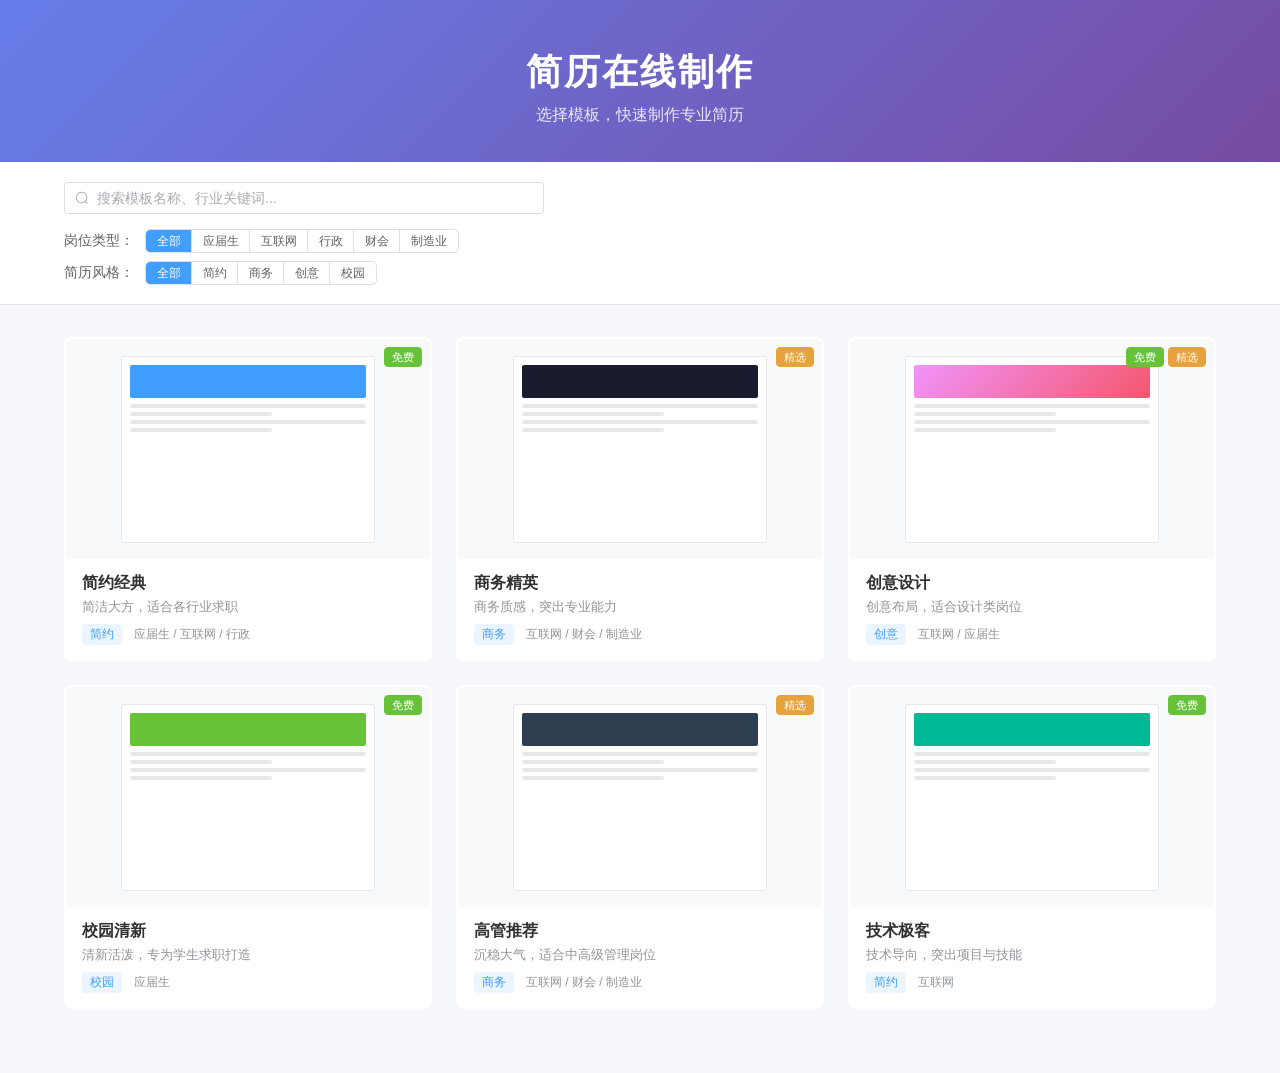
==== commit 1287b4ce: "1" ====
--- a/index.html
+++ b/index.html
@@ -5,10 +5,7 @@
     <link rel="icon" type="image/svg+xml" href="/vite.svg" />
     <meta name="viewport" content="width=device-width, initial-scale=1.0" />
     <title>简历在线制作</title>
-    <script type="module" crossorigin src="./assets/index-f3b67fee.js"></script>
-    <link rel="modulepreload" crossorigin href="./assets/element-plus-a677f143.js">
-    <link rel="modulepreload" crossorigin href="./assets/vue-vendor-ec532dcd.js">
-    <link rel="modulepreload" crossorigin href="./assets/export-vendor-e48af806.js">
+    <script type="module" crossorigin src="./assets/index-90f0899b.js"></script>
     <link rel="stylesheet" href="./assets/index-4ae4aec4.css">
   </head>
   <body>
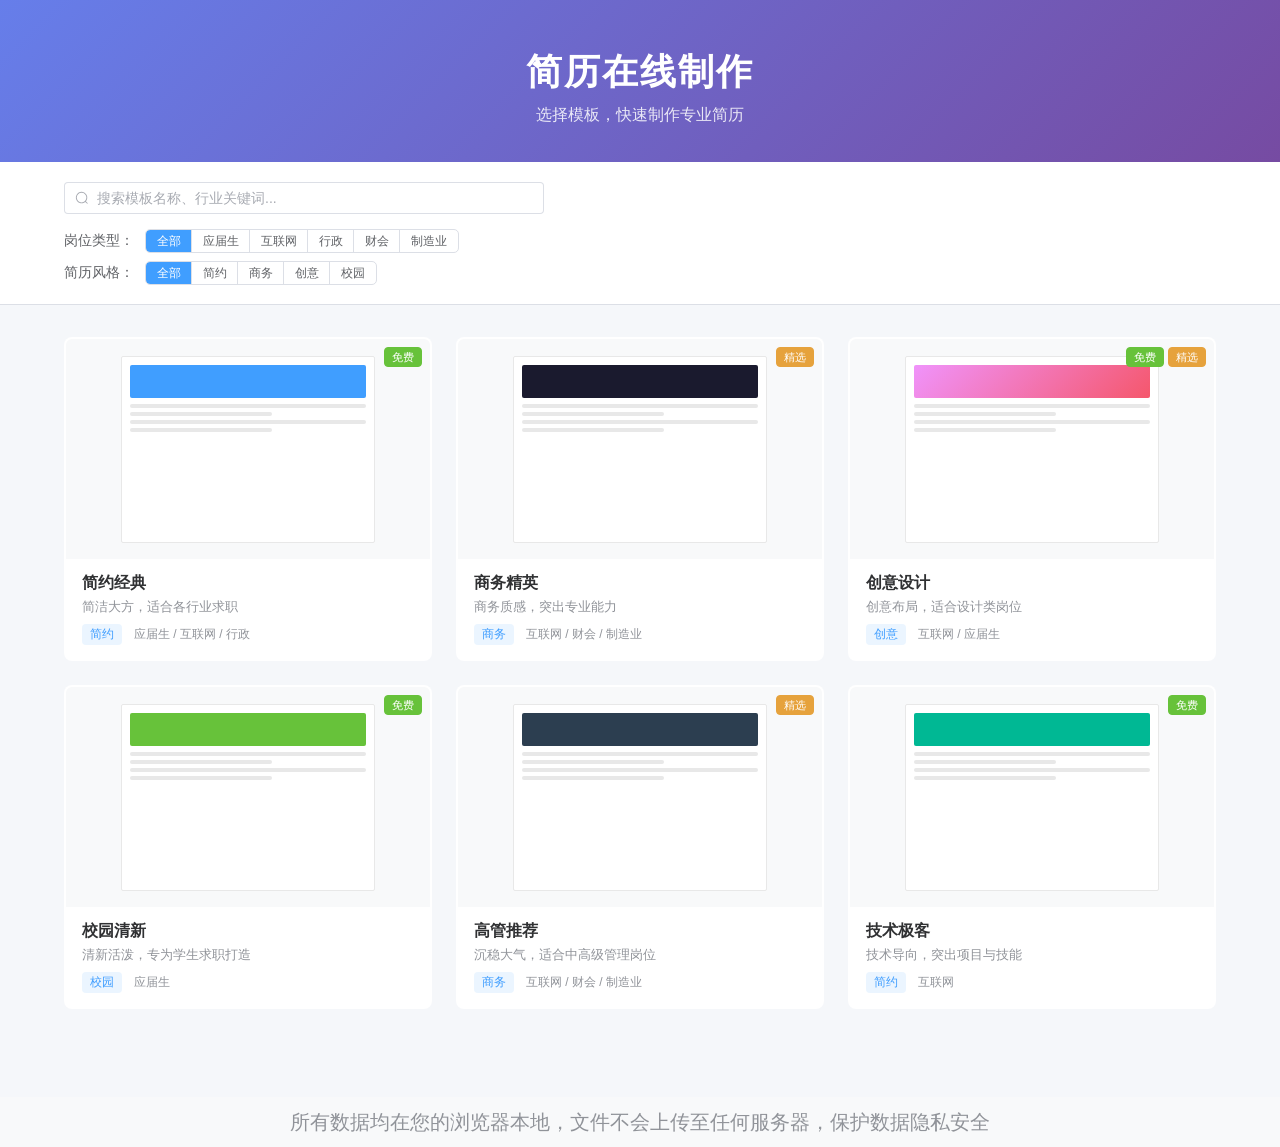
==== commit 67831392: "添加tip" ====
--- a/index.html
+++ b/index.html
@@ -5,7 +5,7 @@
     <link rel="icon" type="image/svg+xml" href="/vite.svg" />
     <meta name="viewport" content="width=device-width, initial-scale=1.0" />
     <title>简历在线制作</title>
-    <script type="module" crossorigin src="./assets/index-90f0899b.js"></script>
+    <script type="module" crossorigin src="./assets/index-7ba9fb91.js"></script>
     <link rel="stylesheet" href="./assets/index-4ae4aec4.css">
   </head>
   <body>
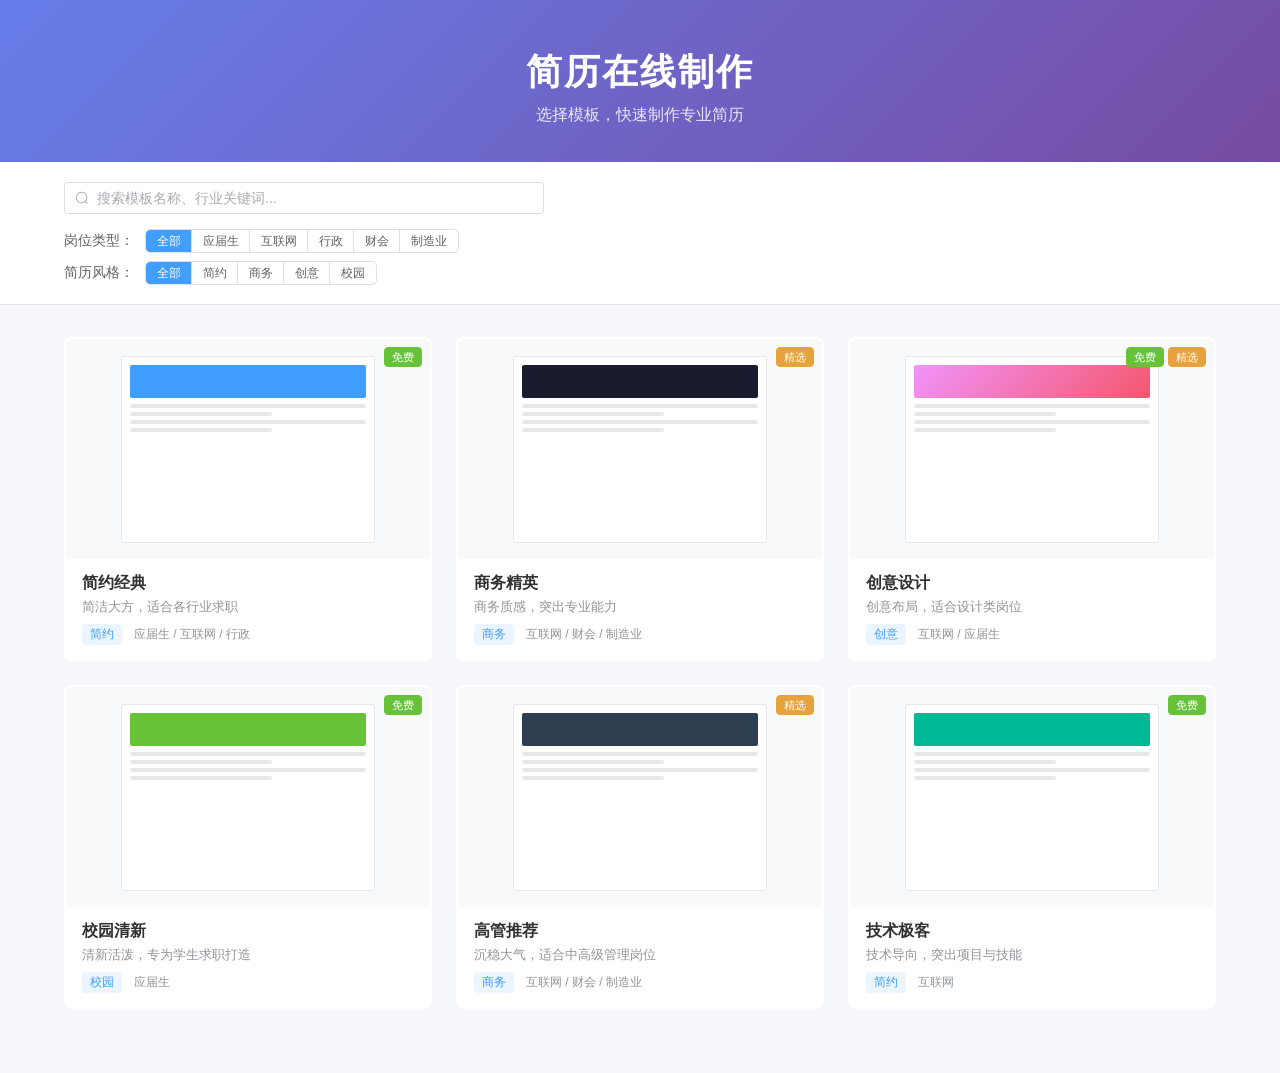
==== commit 4d487000: "1" ====
--- a/index.html
+++ b/index.html
@@ -4,8 +4,9 @@
     <meta charset="UTF-8" />
     <link rel="icon" type="image/svg+xml" href="/vite.svg" />
     <meta name="viewport" content="width=device-width, initial-scale=1.0" />
+    <meta name="baidu-site-verification" content="codeva-euPg5zVYZ0" />
     <title>简历在线制作</title>
-    <script type="module" crossorigin src="./assets/index-7ba9fb91.js"></script>
+    <script type="module" crossorigin src="./assets/index-90f0899b.js"></script>
     <link rel="stylesheet" href="./assets/index-4ae4aec4.css">
   </head>
   <body>
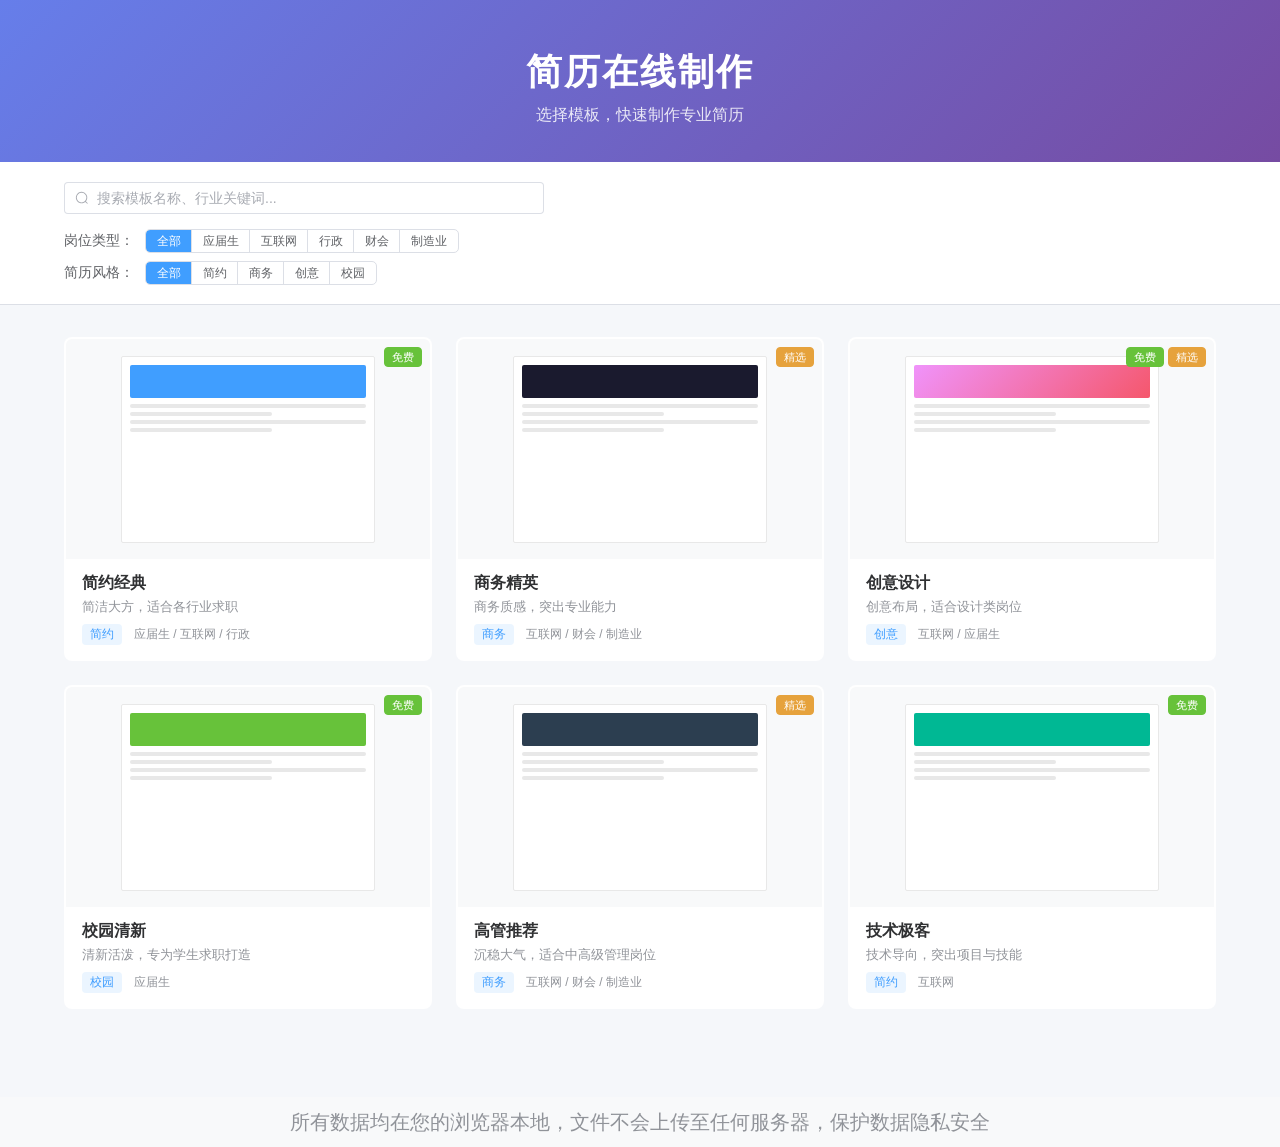
==== commit 8a424367: "Merge branch 'main' of https://github.com/doberode/dober" ====
--- a/index.html
+++ b/index.html
@@ -6,7 +6,7 @@
     <meta name="viewport" content="width=device-width, initial-scale=1.0" />
     <meta name="baidu-site-verification" content="codeva-euPg5zVYZ0" />
     <title>简历在线制作</title>
-    <script type="module" crossorigin src="./assets/index-90f0899b.js"></script>
+    <script type="module" crossorigin src="./assets/index-7ba9fb91.js"></script>
     <link rel="stylesheet" href="./assets/index-4ae4aec4.css">
   </head>
   <body>
